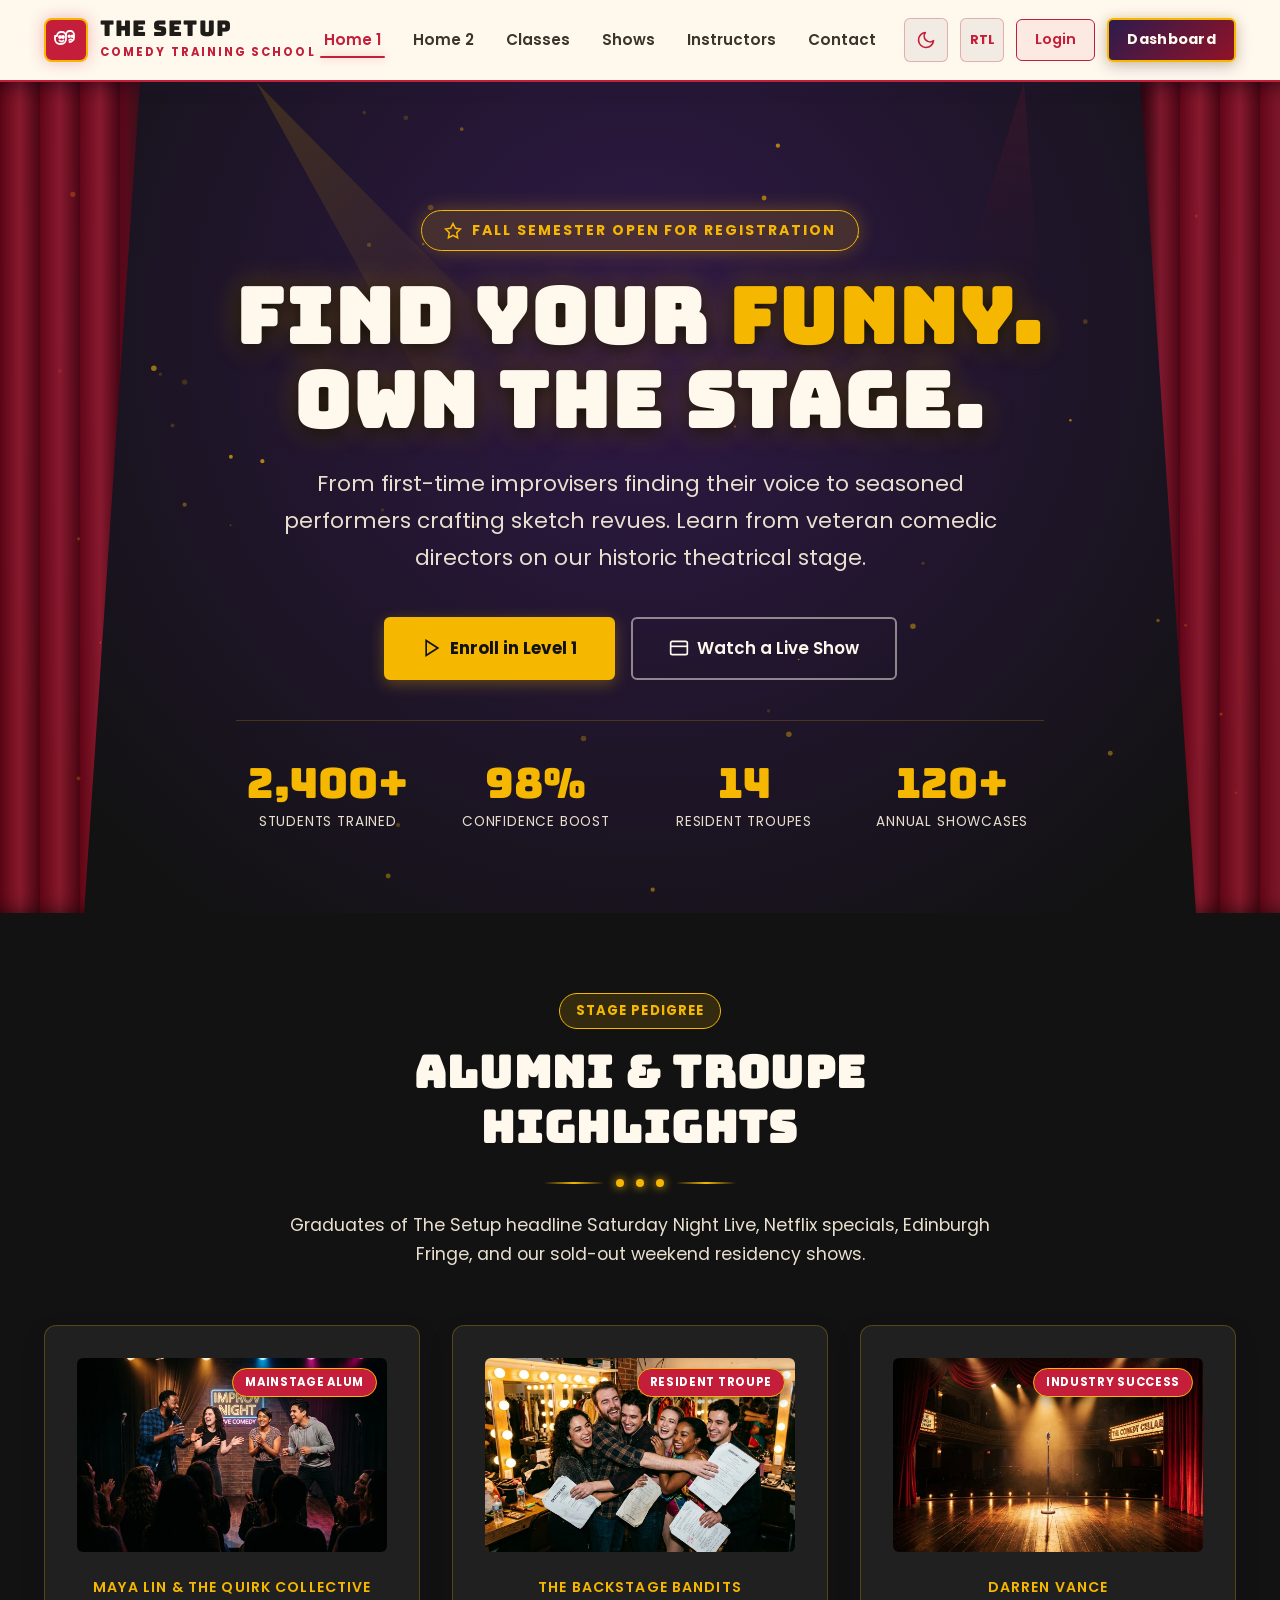
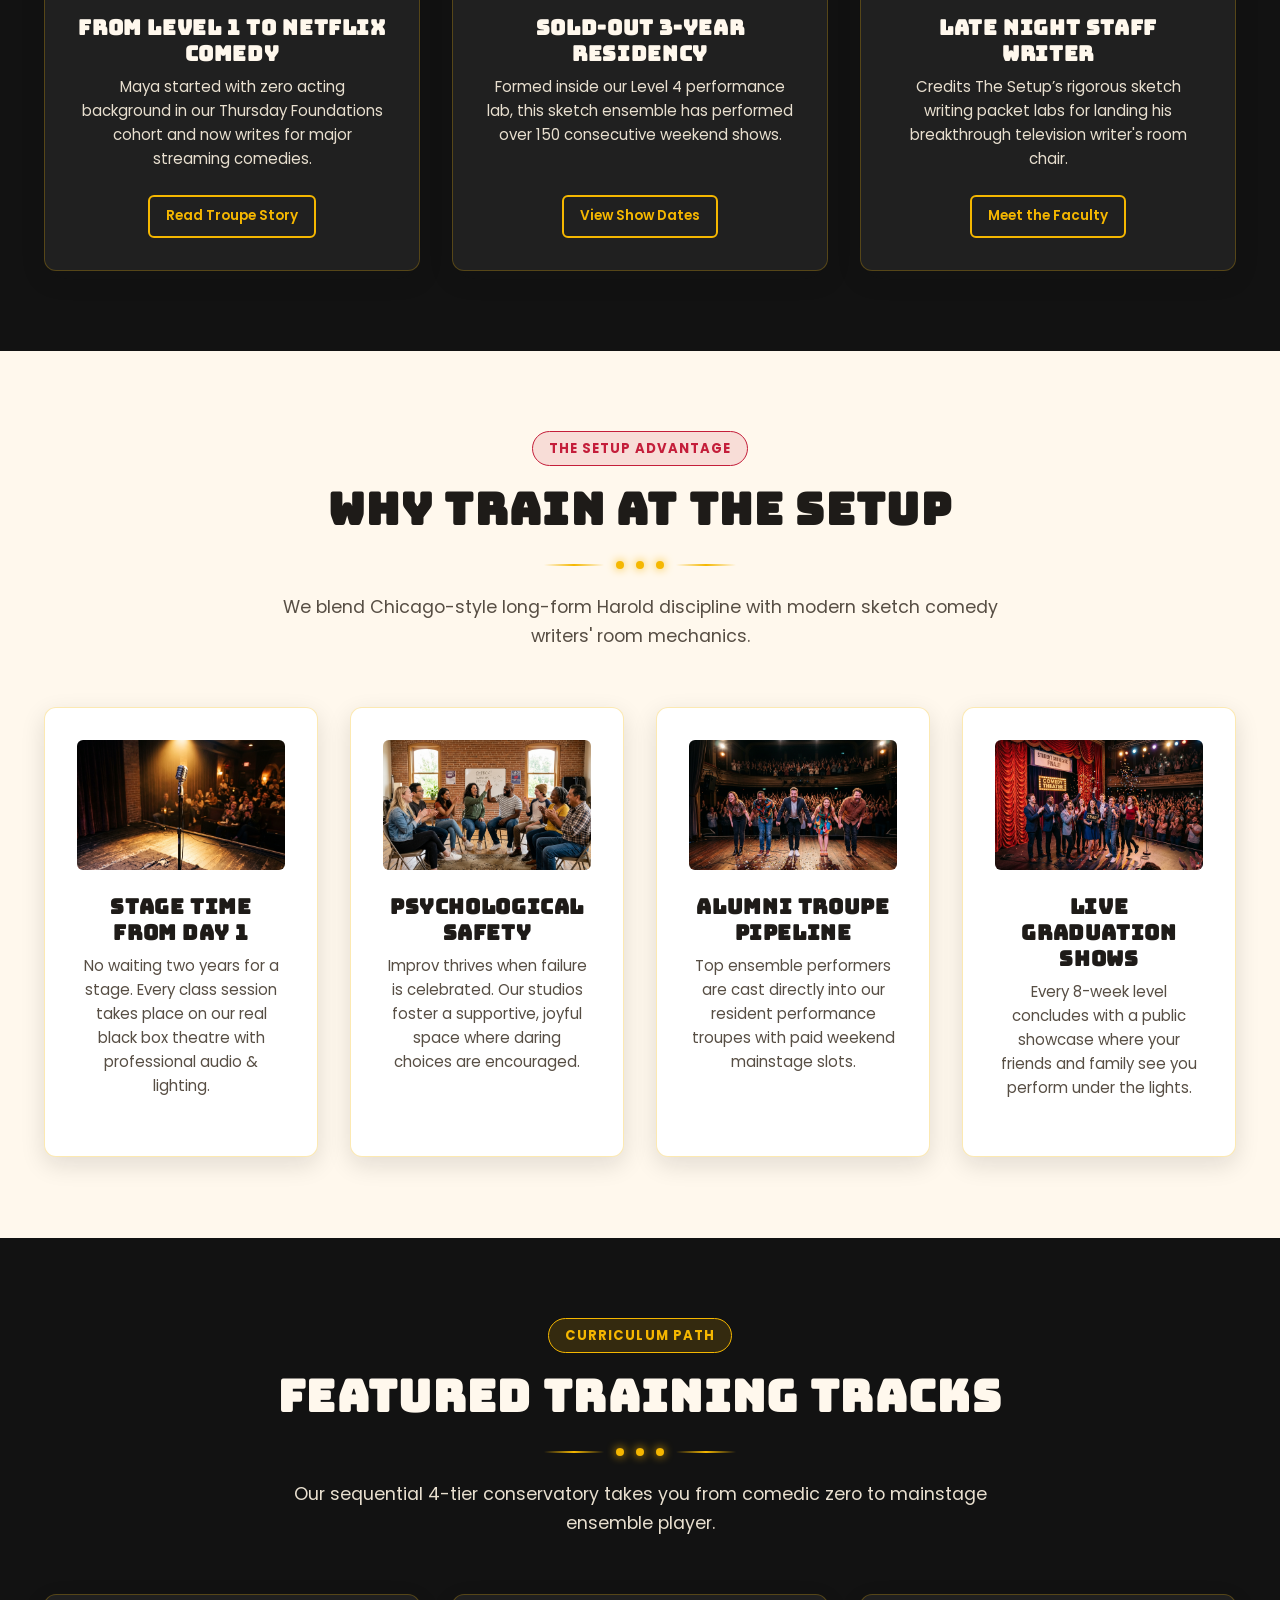
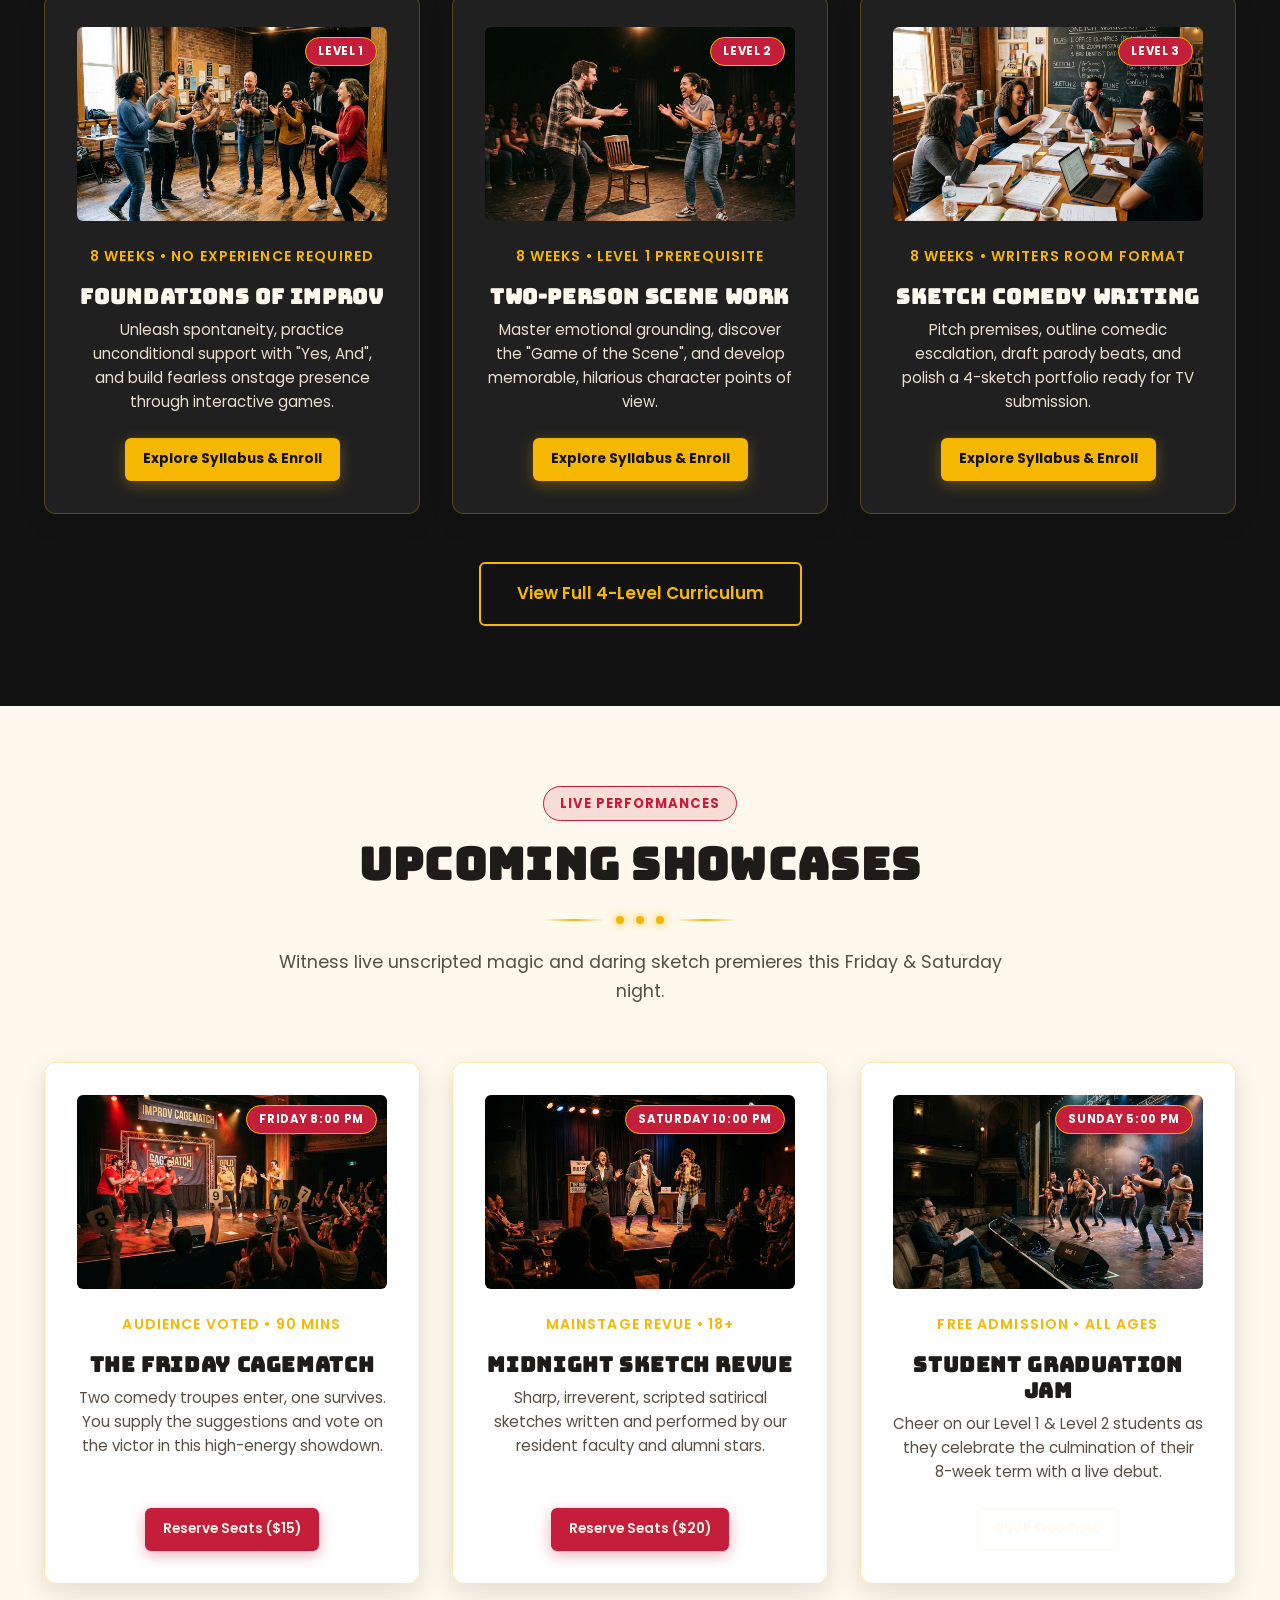
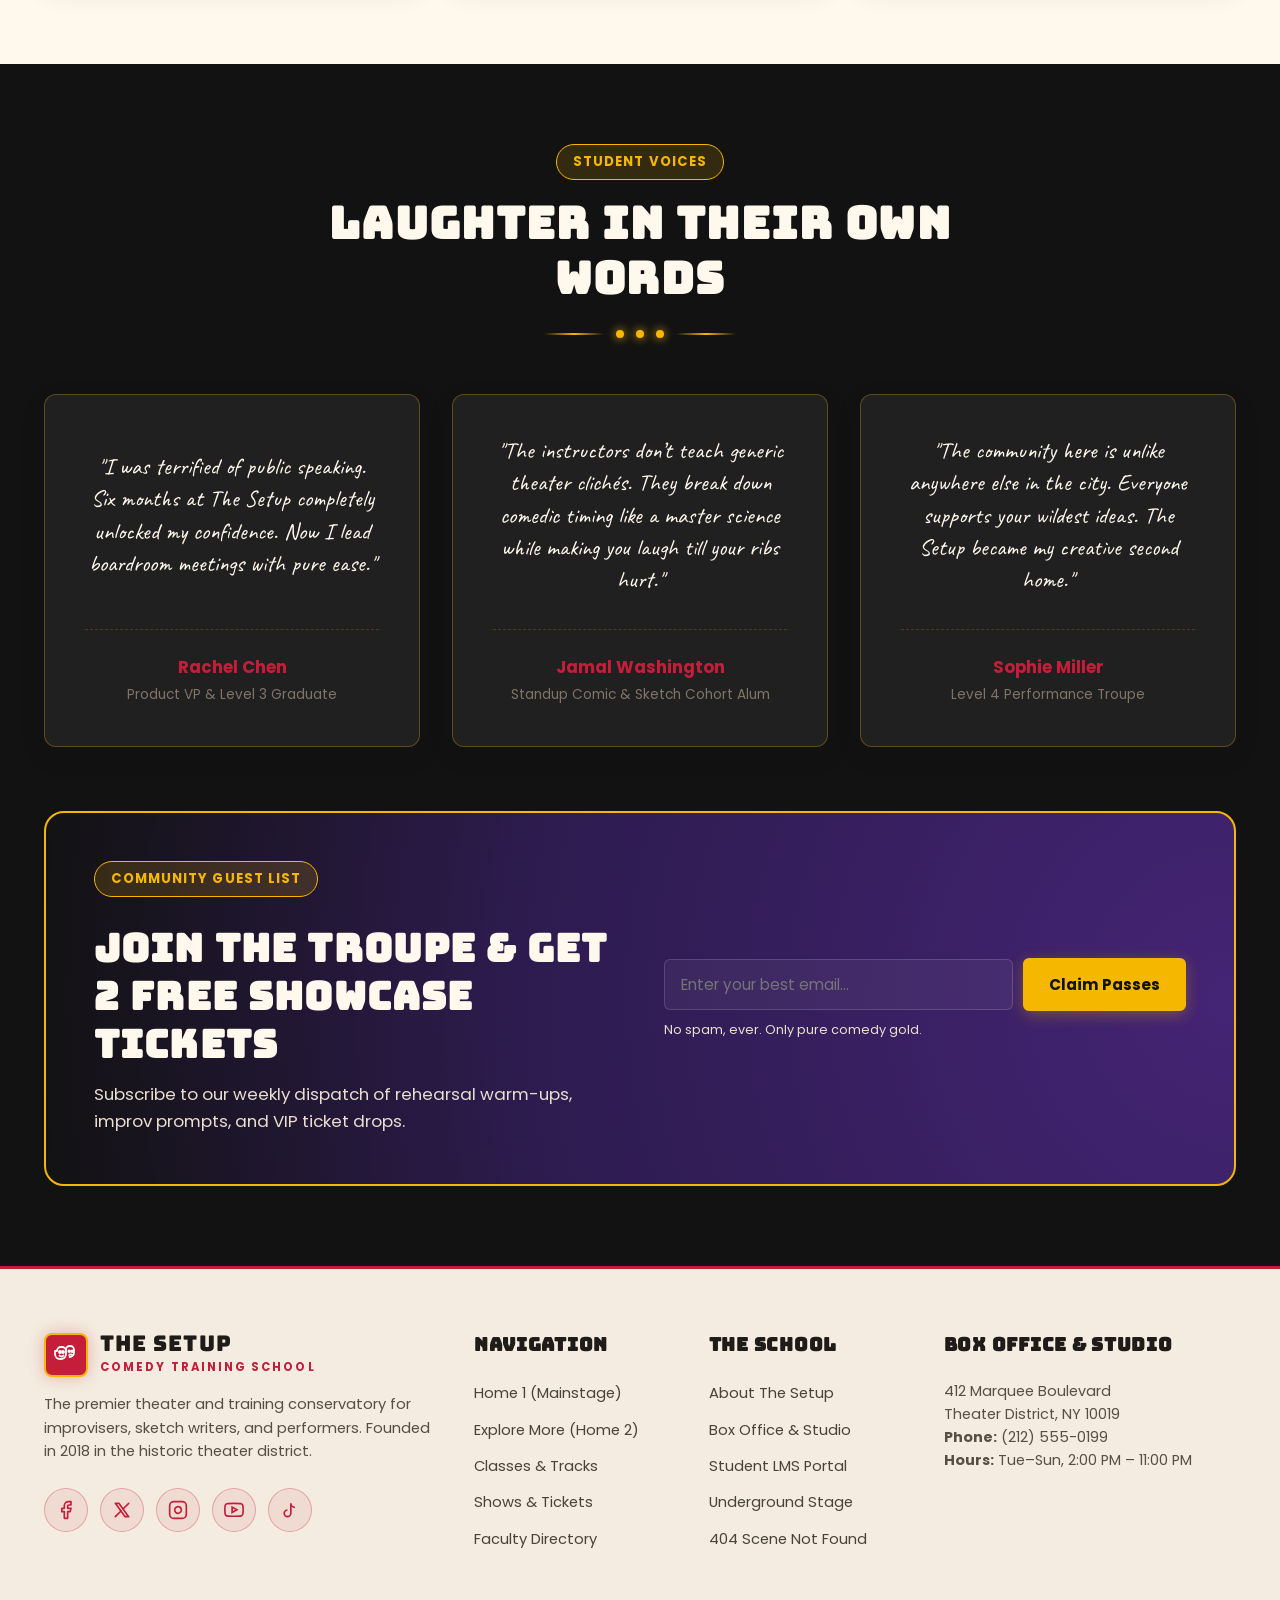
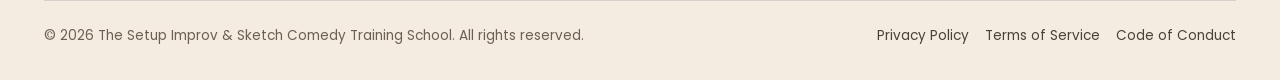
==== index.html @ 3e5bedd0 "1" ====
<!DOCTYPE html>
<html lang="en" dir="ltr" data-theme="light">
<head>
  <meta charset="UTF-8">
  <meta name="viewport" content="width=device-width, initial-scale=1.0">
  <title>The Setup — Improv & Sketch Comedy Training School</title>
  <meta name="description" content="Master stage comedy at The Setup. Professional improv and sketch comedy training with Second City alumni. Enroll in Level 1 today or catch a live show!">
  
  <!-- Favicon -->
  <link rel="icon" type="image/svg+xml" href="assets/images/favicon.svg">
  
  <!-- CSS Stylesheets -->
  <link rel="stylesheet" href="assets/css/style.css">
  <link rel="stylesheet" href="assets/css/dark-mode.css">
  <link rel="stylesheet" href="assets/css/rtl.css" id="rtl-stylesheet" disabled>

  <!-- JSON-LD Structured Data -->
  <script type="application/ld+json">
  {
    "@context": "https://schema.org",
    "@type": "EducationalOrganization",
    "name": "The Setup Improv & Sketch Comedy Training School",
    "description": "Premier comedy theater and improv academy offering comprehensive training in long-form improv, sketch writing, and stage performance.",
    "url": "https://thesetupcomedy.example.com",
    "address": {
      "@type": "PostalAddress",
      "streetAddress": "412 Marquee Boulevard",
      "addressLocality": "New York",
      "addressRegion": "NY",
      "postalCode": "10019",
      "addressCountry": "US"
    },
    "telephone": "+1-212-555-0199"
  }
  </script>
</head>
<body>
  <!-- WCAG Skip Link -->
  <a href="#main-content" class="skip-link">Skip to main content</a>

  <!-- Top Marquee Navigation -->
  <header class="site-header">
    <div class="header-container">
      <a href="index.html" class="site-logo" aria-label="The Setup Comedy School Home">
        <div class="logo-badge">
          <svg width="24" height="24" viewBox="0 0 24 24" fill="none" stroke="currentColor" stroke-width="1.8" stroke-linecap="round" stroke-linejoin="round"><path d="M3 8a4 4 0 0 1 4-4h1a4 4 0 0 1 4 4v3a5 5 0 0 1-5 5h-1a5 5 0 0 1-5-5V8z"/><circle cx="6" cy="9" r="1" fill="currentColor"/><circle cx="9" cy="9" r="1" fill="currentColor"/><path d="M5.5 12.5a2.5 2.5 0 0 0 4 0"/><path d="M12 6.5a3.5 3.5 0 0 1 3.5-3.5h1A3.5 3.5 0 0 1 20 6.5v3a4.5 4.5 0 0 1-4.5 4.5"/><circle cx="15.2" cy="8.2" r="0.8" fill="currentColor"/><circle cx="18.2" cy="8.2" r="0.8" fill="currentColor"/><path d="M15.2 12a2 2 0 0 1 3 0"/></svg>
        </div>
        <div class="logo-text">
          <span class="logo-title">THE SETUP</span>
          <span class="logo-sub">Comedy Training School</span>
        </div>
      </a>

      <!-- 4-5 Core Nav Items -->
      <nav class="site-nav" aria-label="Main Navigation">
        <ul class="nav-links">
          <li><a href="index.html" class="nav-link active">Home 1</a></li>
          <li><a href="pages/home-2.html" class="nav-link">Home 2</a></li>
          <li><a href="pages/classes.html" class="nav-link">Classes</a></li>
          <li><a href="pages/shows.html" class="nav-link">Shows</a></li>
          <li><a href="pages/instructors.html" class="nav-link">Instructors</a></li>
          <li><a href="pages/contact.html" class="nav-link">Contact</a></li>
        </ul>

        <!-- Login and Dashboard Buttons -->
        <div class="header-actions">
          <!-- Utility Toggles -->
          <button class="utility-btn theme-toggle-btn" aria-label="Toggle Dark/Light Mode" title="Toggle Dark/Light Mode">
            <span class="theme-icon">
              <svg width="20" height="20" viewBox="0 0 24 24" fill="none" stroke="currentColor" stroke-width="2"><path d="M21 12.79A9 9 0 1 1 11.21 3 7 7 0 0 0 21 12.79z"/></svg>
            </span>
          </button>
          <button class="utility-btn rtl-toggle-btn" aria-label="Toggle RTL layout" title="Toggle RTL layout">
            <span style="font-weight: 700; font-size: 0.8rem;">RTL</span>
          </button>

          <!-- Login and Dashboard Buttons (LAST) -->
          <a href="pages/login.html" class="btn btn-sm btn-login nav-login-btn">Login</a>
          <a href="pages/dashboard.html" class="btn btn-sm btn-dashboard nav-dashboard-btn">Dashboard</a>
        </div>
      </nav>

      <!-- Mobile Hamburger Button -->
      <button class="menu-toggle" aria-label="Toggle Mobile Menu" aria-expanded="false">
        <span></span>
        <span></span>
        <span></span>
      </button>
    </div>
  </header>

  <main id="main-content">
    <!-- SECTION 1: HERO -->
    <section class="hero-home1">
      <div class="curtain-drape-left" aria-hidden="true"></div>
      <div class="curtain-drape-right" aria-hidden="true"></div>

      <!-- 3D Sweeping Spotlight Canvas -->
      <div class="stage-canvas-container" aria-hidden="true">
        <canvas class="stage-canvas"></canvas>
      </div>

      <div class="hero-content">
        <div class="hero-eyebrow">
          <svg width="18" height="18" viewBox="0 0 24 24" fill="none" stroke="currentColor" stroke-width="2"><polygon points="12 2 15.09 8.26 22 9.27 17 14.14 18.18 21.02 12 17.77 5.82 21.02 7 14.14 2 9.27 8.91 8.26 12 2"/></svg>
          Fall Semester Open For Registration
        </div>
        <h1 class="hero-title">FIND YOUR <span>FUNNY.</span><br>OWN THE STAGE.</h1>
        <p class="hero-subtitle">
          From first-time improvisers finding their voice to seasoned performers crafting sketch revues. Learn from veteran comedic directors on our historic theatrical stage.
        </p>

        <div class="hero-cta-group">
          <a href="pages/classes.html" class="btn btn-lg btn-gold">
            <svg width="20" height="20" viewBox="0 0 24 24" fill="none" stroke="currentColor" stroke-width="2"><polygon points="5 3 19 12 5 21 5 3"/></svg>
            Enroll in Level 1
          </a>
          <a href="pages/shows.html" class="btn btn-lg btn-outline">
            <svg width="20" height="20" viewBox="0 0 24 24" fill="none" stroke="currentColor" stroke-width="2"><rect x="2" y="4" width="20" height="16" rx="2"/><line x1="2" y1="10" x2="22" y2="10"/></svg>
            Watch a Live Show
          </a>
        </div>

        <div class="hero-stats-bar">
          <div class="stat-item">
            <div class="stat-number">2,400+</div>
            <div class="stat-label">Students Trained</div>
          </div>
          <div class="stat-item">
            <div class="stat-number">98%</div>
            <div class="stat-label">Confidence Boost</div>
          </div>
          <div class="stat-item">
            <div class="stat-number">14</div>
            <div class="stat-label">Resident Troupes</div>
          </div>
          <div class="stat-item">
            <div class="stat-number">120+</div>
            <div class="stat-label">Annual Showcases</div>
          </div>
        </div>
      </div>
    </section>

    <!-- SECTION 2: ALUMNI & TROUPE HIGHLIGHTS -->
    <section class="section section-dark">
      <div class="container">
        <div class="section-header">
          <span class="section-tag gold">Stage Pedigree</span>
          <h2>Alumni & Troupe Highlights</h2>
          <div class="marquee-divider">
            <span class="line"></span>
            <span class="bulb"></span>
            <span class="bulb"></span>
            <span class="bulb"></span>
            <span class="line"></span>
          </div>
          <p>Graduates of The Setup headline Saturday Night Live, Netflix specials, Edinburgh Fringe, and our sold-out weekend residency shows.</p>
        </div>

        <div class="card-grid grid-3">
          <div class="theatre-card dark-style">
            <div class="card-image-wrap">
              <div class="card-badge">Mainstage Alum</div>
              <img src="assets/images/alumni-troupe-1.webp" alt="The Setup alumni performing on stage" width="400" height="250" loading="lazy">
            </div>
            <div class="card-subtitle">Maya Lin & The Quirk Collective</div>
            <h3 class="card-title">From Level 1 to Netflix Comedy</h3>
            <p class="card-description">Maya started with zero acting background in our Thursday Foundations cohort and now writes for major streaming comedies.</p>
            <div class="card-footer">
              <a href="pages/about.html" class="btn btn-sm btn-outline-gold">Read Troupe Story</a>
            </div>
          </div>

          <div class="theatre-card dark-style">
            <div class="card-image-wrap">
              <div class="card-badge">Resident Troupe</div>
              <img src="assets/images/alumni-troupe-2.webp" alt="Backstage celebration of sketch comedy troupe" width="400" height="250" loading="lazy">
            </div>
            <div class="card-subtitle">The Backstage Bandits</div>
            <h3 class="card-title">Sold-Out 3-Year Residency</h3>
            <p class="card-description">Formed inside our Level 4 performance lab, this sketch ensemble has performed over 150 consecutive weekend shows.</p>
            <div class="card-footer">
              <a href="pages/shows.html" class="btn btn-sm btn-outline-gold">View Show Dates</a>
            </div>
          </div>

          <div class="theatre-card dark-style">
            <div class="card-image-wrap">
              <div class="card-badge">Industry Success</div>
              <img src="assets/images/hero-curtain-stage.webp" alt="Theatrical spotlight microphone" width="400" height="250" loading="lazy">
            </div>
            <div class="card-subtitle">Darren Vance</div>
            <h3 class="card-title">Late Night Staff Writer</h3>
            <p class="card-description">Credits The Setup’s rigorous sketch writing packet labs for landing his breakthrough television writer's room chair.</p>
            <div class="card-footer">
              <a href="pages/instructors.html" class="btn btn-sm btn-outline-gold">Meet the Faculty</a>
            </div>
          </div>
        </div>
      </div>
    </section>

    <!-- SECTION 3: WHY TRAIN WITH US -->
    <section class="section">
      <div class="container">
        <div class="section-header">
          <span class="section-tag">The Setup Advantage</span>
          <h2>Why Train At The Setup</h2>
          <div class="marquee-divider">
            <span class="line"></span>
            <span class="bulb"></span>
            <span class="bulb"></span>
            <span class="bulb"></span>
            <span class="line"></span>
          </div>
          <p>We blend Chicago-style long-form Harold discipline with modern sketch comedy writers' room mechanics.</p>
        </div>

        <div class="card-grid grid-4">
          <div class="theatre-card">
            <div class="card-image-wrap">
              <img src="assets/images/advantage-stage-time.webp" alt="Comedy theater stage microphone" width="400" height="250" loading="lazy">
            </div>
            <h3 class="card-title">Stage Time From Day 1</h3>
            <p class="card-description">No waiting two years for a stage. Every class session takes place on our real black box theatre with professional audio & lighting.</p>
          </div>

          <div class="theatre-card">
            <div class="card-image-wrap">
              <img src="assets/images/advantage-psych-safety.webp" alt="Supportive improv students rehearsal circle" width="400" height="250" loading="lazy">
            </div>
            <h3 class="card-title">Psychological Safety</h3>
            <p class="card-description">Improv thrives when failure is celebrated. Our studios foster a supportive, joyful space where daring choices are encouraged.</p>
          </div>

          <div class="theatre-card">
            <div class="card-image-wrap">
              <img src="assets/images/advantage-troupe-pipeline.webp" alt="Comedy ensemble taking a curtain bow" width="400" height="250" loading="lazy">
            </div>
            <h3 class="card-title">Alumni Troupe Pipeline</h3>
            <p class="card-description">Top ensemble performers are cast directly into our resident performance troupes with paid weekend mainstage slots.</p>
          </div>

          <div class="theatre-card">
            <div class="card-image-wrap">
              <img src="assets/images/advantage-graduation-shows.webp" alt="Student graduation showcase on mainstage" width="400" height="250" loading="lazy">
            </div>
            <h3 class="card-title">Live Graduation Shows</h3>
            <p class="card-description">Every 8-week level concludes with a public showcase where your friends and family see you perform under the lights.</p>
          </div>
        </div>
      </div>
    </section>

    <!-- SECTION 4: FEATURED CLASSES PREVIEW -->
    <section class="section section-dark">
      <div class="container">
        <div class="section-header">
          <span class="section-tag gold">Curriculum Path</span>
          <h2>Featured Training Tracks</h2>
          <div class="marquee-divider">
            <span class="line"></span>
            <span class="bulb"></span>
            <span class="bulb"></span>
            <span class="bulb"></span>
            <span class="line"></span>
          </div>
          <p>Our sequential 4-tier conservatory takes you from comedic zero to mainstage ensemble player.</p>
        </div>

        <div class="card-grid grid-3">
          <div class="theatre-card dark-style">
            <div class="card-image-wrap">
              <div class="card-badge">Level 1</div>
              <img src="assets/images/class-foundation.webp" alt="Level 1 improv students warm-up circle" width="400" height="250" loading="lazy">
            </div>
            <div class="card-subtitle">8 Weeks • No Experience Required</div>
            <h3 class="card-title">Foundations of Improv</h3>
            <p class="card-description">Unleash spontaneity, practice unconditional support with "Yes, And", and build fearless onstage presence through interactive games.</p>
            <div class="card-footer">
              <a href="pages/classes.html" class="btn btn-sm btn-gold">Explore Syllabus & Enroll</a>
            </div>
          </div>

          <div class="theatre-card dark-style">
            <div class="card-image-wrap">
              <div class="card-badge">Level 2</div>
              <img src="assets/images/class-scenework.webp" alt="Level 2 improv scene work in action" width="400" height="250" loading="lazy">
            </div>
            <div class="card-subtitle">8 Weeks • Level 1 Prerequisite</div>
            <h3 class="card-title">Two-Person Scene Work</h3>
            <p class="card-description">Master emotional grounding, discover the "Game of the Scene", and develop memorable, hilarious character points of view.</p>
            <div class="card-footer">
              <a href="pages/classes.html" class="btn btn-sm btn-gold">Explore Syllabus & Enroll</a>
            </div>
          </div>

          <div class="theatre-card dark-style">
            <div class="card-image-wrap">
              <div class="card-badge">Level 3</div>
              <img src="assets/images/class-sketch-writing.webp" alt="Sketch comedy writing lab" width="400" height="250" loading="lazy">
            </div>
            <div class="card-subtitle">8 Weeks • Writers Room Format</div>
            <h3 class="card-title">Sketch Comedy Writing</h3>
            <p class="card-description">Pitch premises, outline comedic escalation, draft parody beats, and polish a 4-sketch portfolio ready for TV submission.</p>
            <div class="card-footer">
              <a href="pages/classes.html" class="btn btn-sm btn-gold">Explore Syllabus & Enroll</a>
            </div>
          </div>
        </div>

        <div style="text-align: center; margin-top: var(--sp-6);">
          <a href="pages/classes.html" class="btn btn-lg btn-outline-gold">View Full 4-Level Curriculum</a>
        </div>
      </div>
    </section>

    <!-- SECTION 5: UPCOMING SHOWS TEASER -->
    <section class="section">
      <div class="container">
        <div class="section-header">
          <span class="section-tag">Live Performances</span>
          <h2>Upcoming Showcases</h2>
          <div class="marquee-divider">
            <span class="line"></span>
            <span class="bulb"></span>
            <span class="bulb"></span>
            <span class="bulb"></span>
            <span class="line"></span>
          </div>
          <p>Witness live unscripted magic and daring sketch premieres this Friday & Saturday night.</p>
        </div>

        <div class="card-grid grid-3">
          <div class="theatre-card">
            <div class="card-image-wrap">
              <div class="card-badge">Friday 8:00 PM</div>
              <img src="assets/images/show-friday-fight.webp" alt="Friday Improv Cagematch live performance" width="400" height="250" loading="lazy">
            </div>
            <div class="card-subtitle">Audience Voted • 90 Mins</div>
            <h3 class="card-title">The Friday Cagematch</h3>
            <p class="card-description">Two comedy troupes enter, one survives. You supply the suggestions and vote on the victor in this high-energy showdown.</p>
            <div class="card-footer">
              <a href="pages/shows.html" class="btn btn-sm btn-primary">Reserve Seats ($15)</a>
            </div>
          </div>

          <div class="theatre-card">
            <div class="card-image-wrap">
              <div class="card-badge">Saturday 10:00 PM</div>
              <img src="assets/images/show-sketch-madness.webp" alt="Midnight Sketch Revue" width="400" height="250" loading="lazy">
            </div>
            <div class="card-subtitle">Mainstage Revue • 18+</div>
            <h3 class="card-title">Midnight Sketch Revue</h3>
            <p class="card-description">Sharp, irreverent, scripted satirical sketches written and performed by our resident faculty and alumni stars.</p>
            <div class="card-footer">
              <a href="pages/shows.html" class="btn btn-sm btn-primary">Reserve Seats ($20)</a>
            </div>
          </div>

          <div class="theatre-card">
            <div class="card-image-wrap">
              <div class="card-badge">Sunday 5:00 PM</div>
              <img src="assets/images/class-troupe-prep.webp" alt="Student Graduation Showcase" width="400" height="250" loading="lazy">
            </div>
            <div class="card-subtitle">Free Admission • All Ages</div>
            <h3 class="card-title">Student Graduation Jam</h3>
            <p class="card-description">Cheer on our Level 1 & Level 2 students as they celebrate the culmination of their 8-week term with a live debut.</p>
            <div class="card-footer">
              <a href="pages/shows.html" class="btn btn-sm btn-outline">RSVP Free Pass</a>
            </div>
          </div>
        </div>
      </div>
    </section>

    <!-- SECTION 6: TESTIMONIALS & COMMUNITY CTA -->
    <section class="section section-dark">
      <div class="container">
        <div class="section-header">
          <span class="section-tag gold">Student Voices</span>
          <h2>Laughter In Their Own Words</h2>
          <div class="marquee-divider">
            <span class="line"></span>
            <span class="bulb"></span>
            <span class="bulb"></span>
            <span class="bulb"></span>
            <span class="line"></span>
          </div>
        </div>

        <div class="card-grid grid-3" style="margin-bottom: var(--sp-8);">
          <div class="testimonial-card">
            <div class="testimonial-quote">"I was terrified of public speaking. Six months at The Setup completely unlocked my confidence. Now I lead boardroom meetings with pure ease."</div>
            <div class="testimonial-footer">
              <div class="student-author">Rachel Chen</div>
              <div class="student-meta">Product VP & Level 3 Graduate</div>
            </div>
          </div>

          <div class="testimonial-card">
            <div class="testimonial-quote">"The instructors don’t teach generic theater clichés. They break down comedic timing like a master science while making you laugh till your ribs hurt."</div>
            <div class="testimonial-footer">
              <div class="student-author">Jamal Washington</div>
              <div class="student-meta">Standup Comic & Sketch Cohort Alum</div>
            </div>
          </div>

          <div class="testimonial-card">
            <div class="testimonial-quote">"The community here is unlike anywhere else in the city. Everyone supports your wildest ideas. The Setup became my creative second home."</div>
            <div class="testimonial-footer">
              <div class="student-author">Sophie Miller</div>
              <div class="student-meta">Level 4 Performance Troupe</div>
            </div>
          </div>
        </div>

        <!-- Join The Troupe Conversion Banner -->
        <div class="corporate-banner">
          <div>
            <span class="section-tag gold">Community Guest List</span>
            <h3 style="font-size: clamp(1.8rem, 3vw, 2.4rem); margin: 12px 0;">Join The Troupe & Get 2 Free Showcase Tickets</h3>
            <p style="color: var(--marquee-cream-muted); font-size: 1.05rem;">Subscribe to our weekly dispatch of rehearsal warm-ups, improv prompts, and VIP ticket drops.</p>
          </div>
          <div>
            <form class="newsletter-form">
              <input type="email" placeholder="Enter your best email..." required class="form-control" aria-label="Email address for free tickets">
              <button type="submit" class="btn btn-gold">Claim Passes</button>
            </form>
            <span style="font-size: 0.8rem; color: var(--marquee-cream-muted); margin-top: 8px; display: block;">No spam, ever. Only pure comedy gold.</span>
          </div>
        </div>
      </div>
    </section>
  </main>

  <!-- SITE FOOTER -->
  <footer class="site-footer">
    <div class="container">
      <div class="footer-grid">
        <div>
          <a href="index.html" class="site-logo footer-logo" aria-label="The Setup Comedy School Home" style="margin-bottom: 16px; display: inline-flex;">
            <div class="logo-badge">
              <svg width="24" height="24" viewBox="0 0 24 24" fill="none" stroke="currentColor" stroke-width="1.8" stroke-linecap="round" stroke-linejoin="round"><path d="M3 8a4 4 0 0 1 4-4h1a4 4 0 0 1 4 4v3a5 5 0 0 1-5 5h-1a5 5 0 0 1-5-5V8z"/><circle cx="6" cy="9" r="1" fill="currentColor"/><circle cx="9" cy="9" r="1" fill="currentColor"/><path d="M5.5 12.5a2.5 2.5 0 0 0 4 0"/><path d="M12 6.5a3.5 3.5 0 0 1 3.5-3.5h1A3.5 3.5 0 0 1 20 6.5v3a4.5 4.5 0 0 1-4.5 4.5"/><circle cx="15.2" cy="8.2" r="0.8" fill="currentColor"/><circle cx="18.2" cy="8.2" r="0.8" fill="currentColor"/><path d="M15.2 12a2 2 0 0 1 3 0"/></svg>
            </div>
            <div class="logo-text">
              <span class="logo-title">THE SETUP</span>
              <span class="logo-sub">Comedy Training School</span>
            </div>
          </a>
          <p style="font-size: 0.92rem; line-height: 1.6; margin-bottom: 16px;">
            The premier theater and training conservatory for improvisers, sketch writers, and performers. Founded in 2018 in the historic theater district.
          </p>
          <div class="footer-social-row">
            <a href="https://facebook.com" class="social-icon-btn" aria-label="The Setup Facebook" target="_blank" rel="noopener">
              <svg width="20" height="20" viewBox="0 0 24 24" fill="none" stroke="currentColor" stroke-width="2" stroke-linecap="round" stroke-linejoin="round"><path d="M18 2h-3a5 5 0 0 0-5 5v3H7v4h3v8h4v-8h3l1-4h-4V7a1 1 0 0 1 1-1h3z"/></svg>
            </a>
            <a href="https://x.com" class="social-icon-btn" aria-label="The Setup X (Twitter)" target="_blank" rel="noopener">
              <svg width="20" height="20" viewBox="0 0 24 24" fill="none" stroke="currentColor" stroke-width="2" stroke-linecap="round" stroke-linejoin="round"><path d="M4 4l11.733 16h4.267l-11.733 -16z"/><path d="M4 20l6.768 -6.768m2.46 -2.46l6.772 -6.772"/></svg>
            </a>
            <a href="https://instagram.com" class="social-icon-btn" aria-label="The Setup Instagram" target="_blank" rel="noopener">
              <svg width="20" height="20" viewBox="0 0 24 24" fill="none" stroke="currentColor" stroke-width="2"><rect x="2" y="2" width="20" height="20" rx="5" ry="5"/><path d="M16 11.37A4 4 0 1 1 12.63 8 4 4 0 0 1 16 11.37z"/><line x1="17.5" y1="6.5" x2="17.51" y2="6.5"/></svg>
            </a>
            <a href="https://youtube.com" class="social-icon-btn" aria-label="The Setup YouTube" target="_blank" rel="noopener">
              <svg width="20" height="20" viewBox="0 0 24 24" fill="none" stroke="currentColor" stroke-width="2"><path d="M22.54 6.42a2.78 2.78 0 0 0-1.94-2C18.88 4 12 4 12 4s-6.88 0-8.6.46a2.78 2.78 0 0 0-1.94 2A29 29 0 0 0 1 11.75a29 29 0 0 0 .46 5.33A2.78 2.78 0 0 0 3.4 19c1.72.46 8.6.46 8.6.46s6.88 0 8.6-.46a2.78 2.78 0 0 0 1.94-2 29 29 0 0 0 .46-5.25 29 29 0 0 0-.46-5.33z"/><polygon points="9.75 15.02 15.5 11.75 9.75 8.48 9.75 15.02"/></svg>
            </a>
            <a href="https://tiktok.com" class="social-icon-btn" aria-label="The Setup TikTok" target="_blank" rel="noopener">
              <svg width="20" height="20" viewBox="0 0 24 24" fill="none" stroke="currentColor" stroke-width="2"><path d="M9 12a4 4 0 1 0 4 4V4a5 5 0 0 0 5 5"/></svg>
            </a>
          </div>
        </div>

        <div>
          <h4 class="footer-title">Navigation</h4>
          <ul class="footer-links-list">
            <li><a href="index.html">Home 1 (Mainstage)</a></li>
            <li><a href="pages/home-2.html">Explore More (Home 2)</a></li>
            <li><a href="pages/classes.html">Classes & Tracks</a></li>
            <li><a href="pages/shows.html">Shows & Tickets</a></li>
            <li><a href="pages/instructors.html">Faculty Directory</a></li>
          </ul>
        </div>

        <div>
          <h4 class="footer-title">The School</h4>
          <ul class="footer-links-list">
            <li><a href="pages/about.html">About The Setup</a></li>
            <li><a href="pages/contact.html">Box Office & Studio</a></li>
            <li><a href="pages/dashboard.html">Student LMS Portal</a></li>
            <li><a href="pages/coming-soon.html">Underground Stage</a></li>
            <li><a href="pages/404.html">404 Scene Not Found</a></li>
          </ul>
        </div>

        <div>
          <h4 class="footer-title">Box Office & Studio</h4>
          <p style="font-size: 0.9rem; line-height: 1.6; margin-bottom: 8px;">
            412 Marquee Boulevard<br>
            Theater District, NY 10019<br>
            <strong>Phone:</strong> (212) 555-0199<br>
            <strong>Hours:</strong> Tue–Sun, 2:00 PM – 11:00 PM
          </p>
        </div>
      </div>

      <div class="footer-bottom">
        <div>&copy; 2026 The Setup Improv & Sketch Comedy Training School. All rights reserved.</div>
        <div style="display: flex; gap: 16px;">
          <a href="pages/contact.html">Privacy Policy</a>
          <a href="pages/contact.html">Terms of Service</a>
          <a href="pages/contact.html">Code of Conduct</a>
        </div>
      </div>
    </div>
  </footer>

  <!-- Scripts -->
  <script src="assets/js/tilt-cards.js"></script>
  <script src="assets/js/main.js"></script>
</body>
</html>
---- assets/css/style.css ----
/* ==========================================================================
   THE SETUP - IMPROV & SKETCH COMEDY TRAINING SCHOOL
   Primary Design System & Core Stylesheet
   ========================================================================== */

@import url('https://fonts.googleapis.com/css2?family=Bungee&family=Caveat:wght@600;700&family=Poppins:ital,wght@0,300;0,400;0,500;0,600;0,700;1,400&display=swap');

:root {
  /* Core Theatrical Palette */
  --curtain-crimson: #C41E3A;
  --curtain-crimson-dark: #911227;
  --curtain-crimson-glow: rgba(196, 30, 58, 0.4);
  
  --spotlight-gold: #F5B700;
  --spotlight-gold-light: #FFCF33;
  --spotlight-gold-glow: rgba(245, 183, 0, 0.4);
  
  --stage-violet: #2D1B4E;
  --stage-violet-dark: #1b0f32;
  --stage-violet-soft: rgba(45, 27, 78, 0.85);

  --ink-black: #121212;
  --ink-black-elevated: #1a1a1a;
  --ink-black-card: #202020;
  
  --marquee-cream: #FFF8ED;
  --marquee-cream-muted: #e8dfcf;
  --marquee-cream-surface: #ffffff;

  /* Semantic Theme Mappings (Default: Light Base per spec) */
  --bg-primary: var(--marquee-cream);
  --bg-secondary: #f4ece0;
  --bg-surface: #ffffff;
  --bg-card: #ffffff;
  --bg-dark-section: var(--ink-black);
  
  --text-primary: #1e1b18;
  --text-secondary: #574e44;
  --text-muted: #7f7466;
  --text-inverse: var(--marquee-cream);
  --text-gold: var(--spotlight-gold);
  --text-crimson: var(--curtain-crimson);

  --border-light: rgba(45, 27, 78, 0.12);
  --border-card: rgba(245, 183, 0, 0.3);
  --border-gold: var(--spotlight-gold);
  --border-crimson: var(--curtain-crimson);

  /* Typography */
  --font-display: 'Bungee', cursive, sans-serif;
  --font-body: 'Poppins', system-ui, -apple-system, sans-serif;
  --font-accent: 'Caveat', cursive, sans-serif;

  /* 8px Spacing Scale */
  --sp-1: 8px;
  --sp-2: 16px;
  --sp-3: 24px;
  --sp-4: 32px;
  --sp-5: 40px;
  --sp-6: 48px;
  --sp-7: 56px;
  --sp-8: 64px;
  --sp-9: 72px;
  --sp-10: 80px;
  --sp-12: 96px;
  --sp-16: 128px;

  /* Elevations & Shadows */
  --shadow-sm: 0 2px 8px rgba(0, 0, 0, 0.08);
  --shadow-md: 0 8px 24px rgba(18, 18, 18, 0.12);
  --shadow-lg: 0 16px 40px rgba(18, 18, 18, 0.18);
  --shadow-marquee: 0 0 20px rgba(245, 183, 0, 0.4), 0 0 40px rgba(196, 30, 58, 0.2);
  --shadow-spotlight: 0 20px 50px rgba(0, 0, 0, 0.35);

  /* Transitions */
  --transition-fast: 0.18s cubic-bezier(0.16, 1, 0.3, 1);
  --transition-normal: 0.3s cubic-bezier(0.16, 1, 0.3, 1);
  --transition-slow: 0.6s cubic-bezier(0.16, 1, 0.3, 1);

  /* Radii */
  --radius-sm: 6px;
  --radius-md: 12px;
  --radius-lg: 20px;
  --radius-full: 9999px;

  /* Layout */
  --container-max: 1240px;
  --header-height: 80px;
}

/* ==========================================================================
   Base & Reset
   ========================================================================== */
*, *::before, *::after {
  box-sizing: border-box;
  margin: 0;
  padding: 0;
}

html {
  font-size: 16px;
  scroll-behavior: smooth;
  text-size-adjust: 100%;
}

body {
  font-family: var(--font-body);
  font-size: 1rem;
  line-height: 1.65;
  color: var(--text-primary);
  background-color: var(--bg-primary);
  overflow-x: hidden;
  position: relative;
  min-height: 100vh;
  display: flex;
  flex-direction: column;
}

/* Skip link for WCAG 2.1 AA */
.skip-link {
  position: absolute;
  top: -60px;
  left: 16px;
  background: var(--curtain-crimson);
  color: var(--marquee-cream);
  padding: 12px 20px;
  font-weight: 600;
  z-index: 9999;
  border-radius: var(--radius-sm);
  transition: top var(--transition-fast);
  text-decoration: none;
}
.skip-link:focus {
  top: 16px;
}

/* Focus indicator for WCAG AA */
:focus-visible {
  outline: 3px solid var(--spotlight-gold);
  outline-offset: 3px;
}

img {
  max-width: 100%;
  height: auto;
  display: block;
}

a {
  color: inherit;
  text-decoration: none;
  transition: color var(--transition-fast);
}

ul, ol {
  list-style: none;
}

button, input, select, textarea {
  font: inherit;
}

/* Typography Scale */
h1, h2, h3, h4, h5, h6 {
  font-family: var(--font-display);
  letter-spacing: 0.03em;
  line-height: 1.25;
  color: inherit;
}

h1 { font-size: clamp(2rem, 5vw, 3.75rem); }
h2 { font-size: clamp(1.75rem, 3.5vw, 2.75rem); }
h3 { font-size: clamp(1.35rem, 2.5vw, 1.85rem); }
h4 { font-size: clamp(1.15rem, 1.8vw, 1.35rem); }

.caveat-quote {
  font-family: var(--font-accent);
  font-size: 1.6rem;
  line-height: 1.3;
}

/* Layout Containers */
.container {
  width: 100%;
  max-width: var(--container-max);
  margin-left: auto;
  margin-right: auto;
  padding-left: var(--sp-3);
  padding-right: var(--sp-3);
}

.section {
  padding-top: var(--sp-10);
  padding-bottom: var(--sp-10);
  position: relative;
}

.section-dark {
  background-color: var(--ink-black);
  color: var(--marquee-cream);
}

.section-violet {
  background: radial-gradient(circle at center, #3b2268 0%, var(--stage-violet) 100%);
  color: var(--marquee-cream);
}

/* Header & Marquee Badges */
.section-tag {
  display: inline-flex;
  align-items: center;
  gap: 8px;
  background: rgba(196, 30, 58, 0.12);
  border: 1px solid var(--curtain-crimson);
  color: var(--curtain-crimson);
  padding: 6px 16px;
  border-radius: var(--radius-full);
  font-size: 0.82rem;
  font-weight: 700;
  text-transform: uppercase;
  letter-spacing: 0.08em;
  margin-bottom: var(--sp-2);
}

.section-tag.gold {
  background: rgba(245, 183, 0, 0.15);
  border-color: var(--spotlight-gold);
  color: var(--spotlight-gold);
}

.section-header {
  text-align: center;
  max-width: 760px;
  margin: 0 auto var(--sp-7) auto;
}

.section-header p {
  margin-top: var(--sp-2);
  color: var(--text-secondary);
  font-size: 1.1rem;
}

.section-dark .section-header p {
  color: var(--marquee-cream-muted);
}

/* Marquee Bulbs Decorative Line */
.marquee-divider {
  display: flex;
  align-items: center;
  justify-content: center;
  gap: 12px;
  margin: var(--sp-3) auto;
}

.marquee-divider .bulb {
  width: 8px;
  height: 8px;
  border-radius: 50%;
  background: var(--spotlight-gold);
  box-shadow: 0 0 10px var(--spotlight-gold);
}

.marquee-divider .line {
  height: 2px;
  width: 60px;
  background: linear-gradient(90deg, transparent, var(--spotlight-gold), transparent);
}

/* ==========================================================================
   Navigation Bar (Marquee Stage Header)
   ========================================================================== */
.site-header {
  position: sticky;
  top: 0;
  z-index: 1000;
  background: rgba(255, 248, 237, 0.96);
  backdrop-filter: blur(12px);
  -webkit-backdrop-filter: blur(12px);
  border-bottom: 2px solid var(--curtain-crimson);
  box-shadow: 0 4px 20px rgba(45, 27, 78, 0.08);
  transition: all var(--transition-normal);
}

body.menu-open {
  overflow: hidden !important;
}

.site-header.menu-active {
  backdrop-filter: none !important;
  -webkit-backdrop-filter: none !important;
  background: #121212 !important;
  border-bottom-color: var(--spotlight-gold) !important;
}

.header-container {
  display: flex;
  align-items: center;
  justify-content: space-between;
  height: var(--header-height);
  padding: 0 var(--sp-3);
  max-width: var(--container-max);
  margin: 0 auto;
}

/* Brand Logo */
.site-logo {
  display: flex;
  align-items: center;
  gap: 12px;
  text-decoration: none;
  color: var(--text-primary);
}

.logo-badge {
  width: 44px;
  height: 44px;
  background: var(--curtain-crimson);
  border: 2px solid var(--spotlight-gold);
  border-radius: 8px;
  display: flex;
  align-items: center;
  justify-content: center;
  box-shadow: 0 0 15px rgba(196, 30, 58, 0.3);
  color: #ffffff;
}

.logo-badge svg {
  display: block;
  color: #ffffff;
}

.logo-text {
  display: flex;
  flex-direction: column;
}

.logo-title {
  font-family: var(--font-display);
  font-size: 1.35rem;
  letter-spacing: 0.05em;
  color: #1e1b18;
  line-height: 1;
}

.logo-sub {
  font-size: 0.72rem;
  font-weight: 700;
  text-transform: uppercase;
  letter-spacing: 0.18em;
  color: var(--curtain-crimson);
  margin-top: 3px;
}

/* Core Navbar Links (strictly 4-5 pages) */
.site-nav {
  display: flex;
  align-items: center;
  gap: 28px;
}

.nav-links {
  display: flex;
  align-items: center;
  gap: 24px;
}

.nav-link {
  color: #3c352e;
  font-weight: 600;
  font-size: 0.95rem;
  padding: 8px 4px;
  position: relative;
  transition: color var(--transition-fast);
}

.nav-link:hover,
.nav-link.active {
  color: var(--curtain-crimson);
}

.nav-link.active::after {
  content: '';
  position: absolute;
  bottom: 0;
  left: 0;
  right: 0;
  height: 2px;
  background: var(--curtain-crimson);
  box-shadow: 0 0 8px var(--curtain-crimson-glow);
  border-radius: 2px;
}

/* Header Action Controls */
.header-actions {
  display: flex;
  align-items: center;
  gap: 12px;
}

/* Utility Toggles (Dark/Light + RTL) */
.utility-btn {
  width: 44px;
  height: 44px;
  padding: 0;
  border-radius: var(--radius-sm);
  background: rgba(45, 27, 78, 0.06);
  border: 1px solid rgba(196, 30, 58, 0.3);
  color: var(--curtain-crimson);
  display: inline-flex;
  align-items: center;
  justify-content: center;
  cursor: pointer;
  transition: all var(--transition-fast);
  box-sizing: border-box;
  flex-shrink: 0;
  line-height: 1;
}

.utility-btn .theme-icon {
  display: flex;
  align-items: center;
  justify-content: center;
  width: 100%;
  height: 100%;
  line-height: 1;
}

.utility-btn svg {
  display: block;
  width: 20px;
  height: 20px;
  margin: auto;
}

.utility-btn:hover {
  background: rgba(196, 30, 58, 0.12);
  border-color: var(--curtain-crimson);
  color: var(--curtain-crimson-dark);
  transform: translateY(-1px);
}

/* Buttons */
.btn {
  display: inline-flex;
  align-items: center;
  justify-content: center;
  gap: 8px;
  padding: 12px 24px;
  min-height: 44px;
  min-width: 44px;
  border-radius: var(--radius-sm);
  font-weight: 600;
  font-size: 0.95rem;
  cursor: pointer;
  transition: all var(--transition-fast);
  border: 2px solid transparent;
  text-decoration: none;
  white-space: nowrap;
}

.btn-sm {
  padding: 8px 16px;
  font-size: 0.85rem;
  min-height: 38px;
}

.btn-lg {
  padding: 16px 36px;
  font-size: 1.05rem;
  min-height: 52px;
}

/* Primary Button: Curtain Crimson with Marquee Edge */
.btn-primary {
  background: var(--curtain-crimson);
  color: var(--marquee-cream);
  border-color: var(--curtain-crimson);
  box-shadow: 0 4px 15px rgba(196, 30, 58, 0.35);
}

.btn-primary:hover {
  background: #a5162f;
  border-color: #a5162f;
  box-shadow: 0 6px 20px rgba(196, 30, 58, 0.55);
  transform: translateY(-2px);
  color: #fff;
}

/* Secondary Button: Spotlight Gold */
.btn-gold {
  background: var(--spotlight-gold);
  color: var(--ink-black);
  border-color: var(--spotlight-gold);
  font-weight: 700;
  box-shadow: 0 4px 15px rgba(245, 183, 0, 0.3);
  transition: all var(--transition-fast);
}

.btn-gold:hover {
  background: #ffcf33;
  border-color: #ffcf33;
  box-shadow: 0 8px 25px rgba(245, 183, 0, 0.6), 0 0 15px rgba(255, 207, 51, 0.4);
  transform: translateY(-2px) scale(1.01);
  color: var(--ink-black);
}

/* Outline Button */
.btn-outline {
  background: transparent;
  color: var(--marquee-cream);
  border-color: rgba(255, 248, 237, 0.5);
}

.btn-outline:hover {
  background: rgba(255, 248, 237, 0.1);
  border-color: var(--spotlight-gold);
  color: var(--spotlight-gold);
  transform: translateY(-2px);
}

.btn-outline-gold {
  background: transparent;
  color: var(--spotlight-gold);
  border-color: var(--spotlight-gold);
}

.btn-outline-gold:hover {
  background: var(--spotlight-gold);
  color: var(--ink-black);
  box-shadow: 0 0 15px var(--spotlight-gold-glow);
}

/* Auth Buttons in Nav */
.btn-login {
  color: var(--curtain-crimson);
  background: rgba(196, 30, 58, 0.06);
  border: 1.5px solid var(--curtain-crimson);
  padding: 8px 18px;
  font-size: 0.9rem;
  font-weight: 600;
  border-radius: var(--radius-sm);
  transition: all var(--transition-fast);
}

.btn-login:hover {
  background: var(--curtain-crimson);
  border-color: var(--curtain-crimson);
  color: #FFF8ED;
  box-shadow: 0 4px 14px rgba(196, 30, 58, 0.35);
  transform: translateY(-1px);
}

.btn-dashboard {
  background: linear-gradient(135deg, var(--stage-violet) 0%, #911227 100%);
  color: #FFF8ED;
  border: 2px solid var(--spotlight-gold);
  padding: 8px 18px;
  font-size: 0.9rem;
  font-weight: 700;
  letter-spacing: 0.02em;
  border-radius: var(--radius-sm);
  box-shadow: 0 4px 15px rgba(45, 27, 78, 0.25), 0 0 10px rgba(245, 183, 0, 0.3);
  transition: all var(--transition-fast);
}

.btn-dashboard:hover {
  background: linear-gradient(135deg, #911227 0%, var(--stage-violet) 100%);
  color: var(--spotlight-gold);
  border-color: var(--spotlight-gold-light);
  box-shadow: 0 6px 20px rgba(196, 30, 58, 0.4), 0 0 16px rgba(245, 183, 0, 0.5);
  transform: translateY(-2px);
}

.btn-dashboard.disabled {
  opacity: 0.6;
  cursor: not-allowed;
  pointer-events: auto;
}

/* Hamburger Menu Button */
.menu-toggle {
  display: none;
  flex-direction: column;
  justify-content: center;
  align-items: center;
  gap: 5px;
  width: 44px;
  height: 44px;
  background: transparent;
  border: 1px solid rgba(245, 183, 0, 0.3);
  border-radius: var(--radius-sm);
  cursor: pointer;
  padding: 8px;
}

.menu-toggle span {
  display: block;
  width: 22px;
  height: 2px;
  background-color: var(--spotlight-gold);
  transition: all var(--transition-fast);
}

.menu-toggle.open span:nth-child(1) {
  transform: translateY(7px) rotate(45deg);
}
.menu-toggle.open span:nth-child(2) {
  opacity: 0;
}
.menu-toggle.open span:nth-child(3) {
  transform: translateY(-7px) rotate(-45deg);
}

/* ==========================================================================
   MANDATORY SECTION 6: THEATRE 3D TILT CARDS
   Strict Center Alignment & Mouse-Tracking Spotlight Glow
   ========================================================================== */
.card-grid {
  display: grid;
  gap: var(--sp-4);
  perspective: 1200px;
}

.grid-3 {
  grid-template-columns: repeat(3, 1fr);
}

.grid-4 {
  grid-template-columns: repeat(4, 1fr);
}

.grid-2 {
  grid-template-columns: repeat(2, 1fr);
}

/* Theatrical Tilt Card Base */
.theatre-card {
  position: relative;
  background: var(--bg-card);
  border: 1px solid var(--border-card);
  border-radius: var(--radius-md);
  padding: var(--sp-4);
  overflow: hidden;
  box-shadow: var(--shadow-md);
  transform-style: preserve-3d;
  transition: transform var(--transition-fast), box-shadow var(--transition-fast), border-color var(--transition-fast);
  will-change: transform;
  display: flex;
  flex-direction: column;
  /* MANDATORY RULE: Strictly center-aligned icon and text in every view size */
  text-align: center;
  align-items: center;
  justify-content: flex-start;
}

/* Card on Dark Background */
.section-dark .theatre-card,
.theatre-card.dark-style {
  background: var(--ink-black-card);
  border-color: rgba(245, 183, 0, 0.25);
  color: var(--marquee-cream);
}

/* Spotlight Glow Overlay (tracks cursor via CSS variables --mouse-x & --mouse-y) */
.theatre-card::before {
  content: '';
  position: absolute;
  top: 0;
  left: 0;
  right: 0;
  bottom: 0;
  border-radius: inherit;
  background: radial-gradient(
    450px circle at var(--mouse-x, 50%) var(--mouse-y, 50%),
    rgba(245, 183, 0, 0.18),
    rgba(196, 30, 58, 0.08) 40%,
    transparent 70%
  );
  opacity: 0;
  pointer-events: none;
  transition: opacity var(--transition-normal);
  z-index: 2;
}

.theatre-card:hover {
  border-color: var(--spotlight-gold);
  box-shadow: 0 20px 45px rgba(0, 0, 0, 0.3), 0 0 25px rgba(245, 183, 0, 0.25);
}

.theatre-card:hover::before {
  opacity: 1;
}

/* Interior elements of the card with 3D elevation */
.theatre-card > * {
  position: relative;
  z-index: 3;
}

.card-icon-wrap {
  width: 68px;
  height: 68px;
  border-radius: 50%;
  background: rgba(196, 30, 58, 0.1);
  border: 2px solid var(--curtain-crimson);
  color: var(--curtain-crimson);
  display: flex;
  align-items: center;
  justify-content: center;
  margin: 0 auto var(--sp-3) auto;
  box-shadow: 0 0 15px rgba(196, 30, 58, 0.2);
  transform: translateZ(25px);
  transition: transform var(--transition-fast), background var(--transition-fast), color var(--transition-fast);
}

.theatre-card:hover .card-icon-wrap {
  background: var(--curtain-crimson);
  color: var(--marquee-cream);
  border-color: var(--spotlight-gold);
  box-shadow: 0 0 20px rgba(245, 183, 0, 0.5);
  transform: translateZ(35px) scale(1.05);
}

.card-icon-wrap.gold {
  background: rgba(245, 183, 0, 0.12);
  border-color: var(--spotlight-gold);
  color: var(--spotlight-gold);
}

.theatre-card:hover .card-icon-wrap.gold {
  background: var(--spotlight-gold);
  color: var(--ink-black);
}

.card-image-wrap {
  width: 100%;
  border-radius: var(--radius-sm);
  overflow: hidden;
  margin-bottom: var(--sp-3);
  position: relative;
  aspect-ratio: 16 / 10;
  transform: translateZ(15px);
}

.card-image-wrap img {
  width: 100%;
  height: 100%;
  object-fit: cover;
  transition: transform var(--transition-slow);
}

.theatre-card:hover .card-image-wrap img {
  transform: scale(1.06);
}

.card-badge {
  position: absolute;
  top: 16px;
  right: 16px;
  z-index: 5;
  background: var(--curtain-crimson);
  color: #ffffff;
  padding: 4px 12px;
  font-size: 0.72rem;
  font-weight: 700;
  border-radius: var(--radius-full);
  text-transform: uppercase;
  letter-spacing: 0.06em;
  border: 1px solid var(--spotlight-gold);
  box-shadow: 0 4px 12px rgba(0, 0, 0, 0.4);
  white-space: nowrap;
}

.card-image-wrap .card-badge {
  top: 10px;
  right: 10px;
}

.card-title {
  font-size: 1.3rem;
  margin-bottom: var(--sp-1);
  transform: translateZ(20px);
  text-align: center;
}

.card-subtitle {
  font-size: 0.88rem;
  font-weight: 600;
  color: var(--spotlight-gold);
  text-transform: uppercase;
  letter-spacing: 0.08em;
  margin-bottom: var(--sp-2);
  transform: translateZ(15px);
  text-align: center;
}

.card-description {
  font-size: 0.94rem;
  line-height: 1.6;
  color: var(--text-secondary);
  margin-bottom: var(--sp-3);
  transform: translateZ(10px);
  text-align: center;
  overflow-wrap: anywhere;
  word-break: break-word;
}

.section-dark .card-description {
  color: var(--marquee-cream-muted);
}

.contact-info-list {
  display: flex;
  flex-direction: column;
  gap: 12px;
  width: 100%;
}

.contact-info-item {
  display: flex;
  flex-direction: column;
  align-items: center;
  gap: 2px;
  width: 100%;
}

.contact-info-label {
  font-size: 0.8rem;
  font-weight: 700;
  text-transform: uppercase;
  letter-spacing: 0.06em;
  color: var(--marquee-cream-muted);
}

.contact-card-link {
  color: var(--spotlight-gold);
  text-decoration: none;
  font-weight: 600;
  font-size: 0.95rem;
  overflow-wrap: anywhere;
  word-break: break-word;
  max-width: 100%;
  transition: color var(--transition-fast);
}

.contact-card-link:hover {
  color: #ffffff;
  text-decoration: underline;
}

/* Auth / Standalone Pages Top Actions Bar */
.auth-top-actions {
  position: absolute;
  top: 20px;
  right: 20px;
  z-index: 100;
  display: flex;
  gap: 10px;
  align-items: center;
}

.card-footer {
  margin-top: auto;
  width: 100%;
  display: flex;
  flex-direction: column;
  align-items: center;
  justify-content: center;
  gap: 12px;
  transform: translateZ(20px);
}

/* ==========================================================================
   3D Animated Stage Background Canvas & Elements
   ========================================================================== */
.stage-canvas-container {
  position: absolute;
  top: 0;
  left: 0;
  width: 100%;
  height: 100%;
  overflow: hidden;
  pointer-events: none;
  z-index: 1;
}

.stage-canvas {
  width: 100%;
  height: 100%;
  display: block;
  opacity: 0.85;
}

/* Theatrical Curtain Swags */
.curtain-drape-left,
.curtain-drape-right {
  position: absolute;
  top: 0;
  bottom: 0;
  width: 140px;
  pointer-events: none;
  z-index: 2;
  background: repeating-linear-gradient(
    90deg,
    #8b0018 0px,
    #C41E3A 20px,
    #660012 40px
  );
  opacity: 0.65;
  box-shadow: inset -10px 0 20px rgba(0, 0, 0, 0.7);
}

.curtain-drape-left {
  left: 0;
  clip-path: polygon(0 0, 100% 0, 60% 100%, 0% 100%);
}

.curtain-drape-right {
  right: 0;
  clip-path: polygon(0 0, 100% 0, 100% 100%, 40% 100%);
  box-shadow: inset 10px 0 20px rgba(0, 0, 0, 0.7);
}

/* Floating Comedy Masks */
.floating-mask {
  position: absolute;
  width: 70px;
  height: 70px;
  opacity: 0.22;
  filter: drop-shadow(0 0 15px var(--spotlight-gold));
  animation: floatMask 14s ease-in-out infinite alternate;
  pointer-events: none;
}

@keyframes floatMask {
  0% { transform: translateY(0px) rotate(-6deg); }
  50% { transform: translateY(-30px) rotate(4deg); }
  100% { transform: translateY(-15px) rotate(-2deg); }
}

/* ==========================================================================
   Hero Section 1: Grand Marquee Stage
   ========================================================================== */
.hero-home1 {
  position: relative;
  min-height: 88vh;
  display: flex;
  align-items: center;
  justify-content: center;
  background: radial-gradient(circle at 50% 30%, #301948 0%, #121212 85%);
  color: var(--marquee-cream);
  padding: calc(var(--header-height) + var(--sp-6)) var(--sp-3) var(--sp-10) var(--sp-3);
  text-align: center;
  overflow: hidden;
}

.hero-content {
  position: relative;
  z-index: 10;
  max-width: 920px;
  margin: 0 auto;
}

.hero-eyebrow {
  display: inline-flex;
  align-items: center;
  gap: 10px;
  background: rgba(245, 183, 0, 0.15);
  border: 1px solid var(--spotlight-gold);
  color: var(--spotlight-gold);
  padding: 8px 22px;
  border-radius: var(--radius-full);
  font-size: 0.88rem;
  font-weight: 700;
  letter-spacing: 0.14em;
  text-transform: uppercase;
  margin-bottom: var(--sp-3);
  box-shadow: 0 0 20px rgba(245, 183, 0, 0.3);
}

.hero-title {
  font-size: clamp(2.5rem, 6.5vw, 4.75rem);
  text-transform: uppercase;
  letter-spacing: 0.04em;
  line-height: 1.1;
  margin-bottom: var(--sp-3);
  text-shadow: 0 4px 20px rgba(0, 0, 0, 0.8), 0 0 30px rgba(245, 183, 0, 0.35);
}

.hero-title span {
  color: var(--spotlight-gold);
  display: inline-block;
}

.hero-subtitle {
  font-size: clamp(1.05rem, 2vw, 1.35rem);
  color: var(--marquee-cream-muted);
  max-width: 720px;
  margin: 0 auto var(--sp-5) auto;
  line-height: 1.7;
}

.hero-cta-group {
  display: flex;
  align-items: center;
  justify-content: center;
  gap: 16px;
  flex-wrap: wrap;
  margin-bottom: var(--sp-5);
}

.hero-stats-bar {
  display: grid;
  grid-template-columns: repeat(4, 1fr);
  gap: var(--sp-3);
  padding-top: var(--sp-5);
  border-top: 1px solid rgba(245, 183, 0, 0.2);
  margin-top: var(--sp-4);
}

.stat-item {
  text-align: center;
}

.stat-number {
  font-family: var(--font-display);
  font-size: clamp(1.8rem, 3.5vw, 2.6rem);
  color: var(--spotlight-gold);
  line-height: 1.1;
}

.stat-label {
  font-size: 0.85rem;
  color: var(--marquee-cream-muted);
  text-transform: uppercase;
  letter-spacing: 0.06em;
  margin-top: 4px;
}

/* ==========================================================================
   Hero Section 2: Split-Screen & "Pick Your Comedy Path"
   ========================================================================== */
.hero-home2 {
  position: relative;
  min-height: 85vh;
  display: flex;
  align-items: center;
  background: linear-gradient(135deg, var(--stage-violet) 0%, var(--ink-black) 100%);
  color: var(--marquee-cream);
  padding: calc(var(--header-height) + var(--sp-6)) var(--sp-3) var(--sp-8) var(--sp-3);
  overflow: hidden;
}

.home2-grid {
  display: grid;
  grid-template-columns: 1.1fr 0.9fr;
  gap: var(--sp-6);
  align-items: center;
}

.home2-lead h1 {
  font-size: clamp(2.2rem, 5vw, 4rem);
  line-height: 1.15;
  margin-bottom: var(--sp-3);
}

.home2-lead h1 span {
  color: var(--spotlight-gold);
}

.home2-lead p {
  font-size: 1.15rem;
  color: var(--marquee-cream-muted);
  margin-bottom: var(--sp-4);
  line-height: 1.7;
}

/* Interactive Path Selector Widget */
.path-selector-widget {
  background: rgba(18, 18, 18, 0.85);
  border: 2px solid var(--border-gold);
  border-radius: var(--radius-lg);
  padding: var(--sp-4);
  box-shadow: 0 15px 40px rgba(0, 0, 0, 0.45);
  backdrop-filter: blur(10px);
  width: 100%;
  max-width: 480px;
  margin: 0 auto;
}

.path-selector-tabs {
  display: grid;
  grid-template-columns: 1fr 1fr;
  gap: 8px;
  background: rgba(255, 255, 255, 0.06);
  padding: 6px;
  border-radius: var(--radius-sm);
  margin-bottom: var(--sp-3);
}

.path-tab-btn {
  padding: 8px 10px;
  border: none;
  background: transparent;
  color: var(--marquee-cream-muted);
  font-weight: 600;
  font-size: 0.88rem;
  line-height: 1.3;
  min-height: 52px;
  border-radius: var(--radius-sm);
  cursor: pointer;
  transition: all var(--transition-fast);
  display: flex;
  align-items: center;
  justify-content: center;
  text-align: center;
  gap: 6px;
}

.path-tab-btn.active {
  background: var(--curtain-crimson);
  color: var(--marquee-cream);
  box-shadow: 0 2px 10px rgba(196, 30, 58, 0.4);
}

.path-content-panel {
  display: none;
  animation: fadeIn 0.3s ease;
  text-align: left;
}

.path-content-panel.active {
  display: block;
}

.path-content-panel p {
  text-align: center;
}

.path-feature-list {
  display: flex;
  flex-direction: column;
  gap: 12px;
  margin: 16px auto;
  max-width: 360px;
  width: 100%;
}

.path-feature-item {
  display: flex;
  align-items: flex-start;
  gap: 10px;
  font-size: 0.92rem;
  color: var(--marquee-cream);
  text-align: left;
}

.path-feature-item svg {
  color: var(--spotlight-gold);
  flex-shrink: 0;
  margin-top: 3px;
}

/* ==========================================================================
   Inner Pages Theatrical Hero Banners (Classes, Shows, Instructors, Contact)
   ========================================================================== */
.page-hero {
  position: relative;
  min-height: 520px;
  display: flex;
  align-items: center;
  justify-content: center;
  padding: calc(var(--header-height) + var(--sp-6)) var(--sp-3) var(--sp-8) var(--sp-3);
  text-align: center;
  background-size: cover;
  background-position: center center;
  background-repeat: no-repeat;
  color: var(--marquee-cream);
  overflow: hidden;
  isolation: isolate;
}

/* Individual page hero background images */
.page-hero-classes {
  background-image: url('../images/hero-classes-bg.jpg');
  background-position: center 32%;
}

.page-hero-shows {
  background-image: url('../images/hero-shows-bg.jpg');
  background-position: center 30%;
}

.page-hero-instructors {
  background-image: url('../images/hero-instructors-bg.webp');
  background-position: center 30%;
}

.page-hero-contact {
  background-image: url('../images/hero-contact-bg.jpg');
  background-position: center 40%;
  min-height: auto;
  padding-bottom: var(--sp-8);
}

/* Theatrical Multi-Layer Gradient Overlays for Depth, Contrast & Stage Glow */
.page-hero::before {
  content: '';
  position: absolute;
  inset: 0;
  background: 
    radial-gradient(ellipse at 50% 15%, rgba(245, 183, 0, 0.16) 0%, transparent 65%),
    linear-gradient(180deg, 
      rgba(18, 18, 18, 0.80) 0%, 
      rgba(45, 27, 78, 0.74) 45%, 
      rgba(18, 18, 18, 0.94) 86%,
      var(--ink-black) 100%
    );
  z-index: 1;
  pointer-events: none;
}

/* Subtle Stage Spotlight Vignette */
.page-hero::after {
  content: '';
  position: absolute;
  inset: 0;
  background: radial-gradient(circle at 50% 0%, rgba(196, 30, 58, 0.20) 0%, transparent 60%);
  z-index: 2;
  pointer-events: none;
}

.page-hero .stage-canvas-container {
  z-index: 3;
}

.page-hero > .container {
  position: relative;
  z-index: 10;
}

/* Hero Typography Enhancement */
.page-hero h1 {
  font-size: clamp(2.3rem, 5.2vw, 4.2rem);
  margin: 16px 0 18px 0;
  text-transform: uppercase;
  letter-spacing: 0.04em;
  line-height: 1.12;
  color: #ffffff;
  text-shadow: 0 4px 24px rgba(0, 0, 0, 0.95), 0 0 35px rgba(245, 183, 0, 0.35);
}

.page-hero .hero-lead-text {
  font-size: clamp(1.05rem, 2vw, 1.25rem);
  color: var(--marquee-cream-muted);
  line-height: 1.75;
  max-width: 840px;
  margin: 0 auto;
  text-shadow: 0 2px 10px rgba(0, 0, 0, 0.9);
}

/* Hero Feature Badges / Feature Pills */
.hero-badges-row {
  display: flex;
  flex-wrap: wrap;
  align-items: center;
  justify-content: center;
  gap: 12px;
  margin-top: var(--sp-4);
}

.hero-pill {
  display: inline-flex;
  align-items: center;
  gap: 8px;
  padding: 6px 16px;
  background: rgba(18, 18, 18, 0.82);
  border: 1px solid rgba(245, 183, 0, 0.35);
  border-radius: var(--radius-full);
  font-size: 0.84rem;
  font-weight: 600;
  color: var(--spotlight-gold);
  backdrop-filter: blur(10px);
  -webkit-backdrop-filter: blur(10px);
  box-shadow: 0 4px 15px rgba(0, 0, 0, 0.45);
  transition: transform var(--transition-fast), border-color var(--transition-fast), box-shadow var(--transition-fast);
}

.hero-pill:hover {
  transform: translateY(-2px);
  border-color: var(--spotlight-gold);
  box-shadow: 0 6px 20px rgba(245, 183, 0, 0.3);
}

.hero-pill svg {
  color: var(--spotlight-gold);
  flex-shrink: 0;
}

/* Glassmorphic Contact Card in Hero */
.page-hero .form-card {
  background: rgba(18, 18, 18, 0.90);
  backdrop-filter: blur(16px);
  -webkit-backdrop-filter: blur(16px);
  border: 2px solid var(--spotlight-gold);
  box-shadow: 0 20px 60px rgba(0, 0, 0, 0.7);
  color: #ffffff;
}

/* ==========================================================================
   Home 1 & Home 2 Specific Modules
   ========================================================================== */

/* Step Process Visual (Home 2) */
.steps-grid {
  display: grid;
  grid-template-columns: repeat(3, 1fr);
  gap: var(--sp-4);
  position: relative;
  align-items: stretch;
}

.step-card {
  position: relative;
  background: var(--bg-card);
  border: 1px solid var(--border-card);
  border-radius: var(--radius-md);
  padding: var(--sp-4);
  text-align: center;
  align-items: center;
  display: flex;
  flex-direction: column;
  height: 100%;
  box-shadow: var(--shadow-md);
}

.step-card .card-footer {
  margin-top: auto;
  width: 100%;
  display: flex;
  align-items: center;
  justify-content: center;
  padding-top: var(--sp-3);
}

.step-card .card-footer .btn {
  width: 100%;
  max-width: 220px;
  justify-content: center;
}

.section-dark .step-card {
  background: var(--ink-black-card);
}

.step-number-badge {
  width: 56px;
  height: 56px;
  border-radius: 50%;
  background: var(--spotlight-gold);
  color: var(--ink-black);
  font-family: var(--font-display);
  font-size: 1.5rem;
  display: flex;
  align-items: center;
  justify-content: center;
  margin-bottom: var(--sp-3);
  box-shadow: 0 0 15px rgba(245, 183, 0, 0.4);
}

/* Corporate Workshops Module */
.corporate-banner {
  background: radial-gradient(circle at right, #442475 0%, var(--stage-violet) 60%, var(--ink-black) 100%);
  border: 2px solid var(--spotlight-gold);
  border-radius: var(--radius-lg);
  padding: var(--sp-6);
  color: var(--marquee-cream);
  display: grid;
  grid-template-columns: 1fr 1fr;
  gap: var(--sp-6);
  align-items: center;
}

/* Testimonial Quote Cards */
.testimonial-card {
  background: var(--bg-card);
  border: 1px solid var(--border-card);
  border-radius: var(--radius-md);
  padding: var(--sp-5);
  text-align: center;
  display: flex;
  flex-direction: column;
  align-items: center;
  justify-content: space-between;
  box-shadow: var(--shadow-md);
  height: 100%;
}

.section-dark .testimonial-card {
  background: var(--ink-black-card);
}

.testimonial-quote {
  font-family: var(--font-accent);
  font-size: 1.45rem;
  color: var(--text-primary);
  line-height: 1.4;
  margin-bottom: var(--sp-4);
  flex: 1;
  display: flex;
  align-items: center;
  justify-content: center;
  text-align: center;
}

.section-dark .testimonial-quote {
  color: var(--marquee-cream);
}

/* ==========================================================================
   Interactive Theatrical Map Component
   ========================================================================== */
.interactive-map-card {
  position: relative;
  border-radius: var(--radius-lg);
  box-shadow: 0 16px 45px rgba(0, 0, 0, 0.5);
  transition: border-color var(--transition-medium), box-shadow var(--transition-medium);
}

.interactive-map-card:hover {
  border-color: var(--spotlight-gold) !important;
  box-shadow: 0 20px 50px rgba(245, 183, 0, 0.25);
}

.subway-badge {
  font-family: var(--font-body);
  transition: transform var(--transition-fast);
}

.subway-badge:hover {
  transform: scale(1.18);
}

@keyframes pulseBeacon {
  0% {
    transform: scale(0.8);
    opacity: 1;
  }
  100% {
    transform: scale(2.2);
    opacity: 0;
  }
}

.beacon-wave {
  animation: pulseBeacon 2s infinite cubic-bezier(0.215, 0.61, 0.355, 1);
}

.map-status-dot {
  animation: statusPulse 2s infinite ease-in-out;
}

@keyframes statusPulse {
  0%, 100% { opacity: 1; }
  50% { opacity: 0.4; }
}

.testimonial-footer {
  margin-top: auto;
  text-align: center;
  width: 100%;
  padding-top: var(--sp-3);
  border-top: 1px dashed rgba(245, 183, 0, 0.2);
}

.student-author {
  font-weight: 700;
  font-size: 1.05rem;
  color: var(--curtain-crimson);
  margin-bottom: 2px;
}

.student-meta {
  font-size: 0.85rem;
  color: var(--text-muted);
}

/* Comparison Table on Classes Page */
.table-responsive {
  width: 100%;
  overflow-x: auto;
  border-radius: var(--radius-md);
  box-shadow: var(--shadow-md);
  border: 1px solid var(--border-card);
}

.theatre-table {
  width: 100%;
  border-collapse: collapse;
  text-align: center;
  background: var(--bg-surface);
}

.section-dark .theatre-table {
  background: var(--ink-black-card);
  color: var(--marquee-cream);
}

.theatre-table th {
  background: var(--curtain-crimson);
  color: var(--marquee-cream);
  padding: 16px 20px;
  font-family: var(--font-display);
  font-size: 0.95rem;
  letter-spacing: 0.05em;
  text-align: center;
}

.theatre-table td {
  padding: 16px 20px;
  border-bottom: 1px solid var(--border-light);
  font-size: 0.92rem;
  text-align: center;
}

.theatre-table tr:last-child td {
  border-bottom: none;
}

/* FAQ Accordion */
.faq-grid {
  display: flex;
  flex-direction: column;
  gap: var(--sp-2);
  max-width: 820px;
  margin: 0 auto;
}

.faq-item {
  border: 1px solid var(--border-card);
  border-radius: var(--radius-sm);
  background: var(--bg-surface);
  overflow: hidden;
  transition: all var(--transition-fast);
}

.section-dark .faq-item {
  background: var(--ink-black-card);
}

.faq-question {
  width: 100%;
  padding: 20px 24px;
  display: flex;
  align-items: center;
  justify-content: space-between;
  background: transparent;
  border: none;
  font-family: var(--font-body);
  font-weight: 600;
  font-size: 1.05rem;
  color: inherit;
  cursor: pointer;
  text-align: left;
}

.faq-icon {
  width: 24px;
  height: 24px;
  display: inline-flex;
  align-items: center;
  justify-content: center;
  color: var(--spotlight-gold);
  transition: transform var(--transition-fast);
}

.faq-item.active .faq-icon {
  transform: rotate(180deg);
}

.faq-answer {
  max-height: 0;
  overflow: hidden;
  transition: max-height var(--transition-normal);
  padding: 0 24px;
  color: var(--text-secondary);
  font-size: 0.95rem;
  line-height: 1.6;
}

.section-dark .faq-answer {
  color: var(--marquee-cream-muted);
}

.faq-item.active .faq-answer {
  max-height: 250px;
  padding-bottom: 20px;
}

/* ==========================================================================
   Forms & Client-Side Validation
   ========================================================================== */
.form-card {
  background: var(--bg-surface);
  border: 1px solid var(--border-card);
  border-radius: var(--radius-lg);
  padding: var(--sp-6);
  box-shadow: var(--shadow-lg);
}

.section-dark .form-card {
  background: var(--ink-black-card);
}

.form-grid-2,
.form-row-2col {
  display: grid;
  grid-template-columns: 1fr 1fr;
  gap: 20px;
}

.contact-studio-grid {
  display: grid;
  grid-template-columns: 1.2fr 0.8fr;
  gap: var(--sp-5);
}

.form-group {
  margin-bottom: var(--sp-3);
  text-align: left;
}

.form-label {
  display: block;
  font-size: 0.88rem;
  font-weight: 600;
  margin-bottom: 6px;
  color: inherit;
}

.form-control {
  width: 100%;
  padding: 12px 16px;
  border-radius: var(--radius-sm);
  border: 1.5px solid var(--border-light);
  background: var(--bg-primary);
  color: inherit;
  font-size: 0.95rem;
  transition: border-color var(--transition-fast), box-shadow var(--transition-fast);
}

.section-dark .form-control {
  background: rgba(255, 255, 255, 0.05);
  border-color: rgba(255, 255, 255, 0.15);
  color: var(--marquee-cream);
}

.form-control:focus {
  outline: none;
  border-color: var(--spotlight-gold);
  box-shadow: 0 0 10px rgba(245, 183, 0, 0.3);
}

.form-control.is-invalid {
  border-color: var(--curtain-crimson);
  box-shadow: 0 0 8px rgba(196, 30, 58, 0.3);
}

.newsletter-form {
  display: flex;
  gap: 10px;
  align-items: center;
  width: 100%;
}

.newsletter-form .form-control {
  flex: 1;
  min-width: 220px;
}

.form-error {
  display: none;
  font-size: 0.8rem;
  color: var(--curtain-crimson);
  margin-top: 5px;
  font-weight: 500;
}

.form-control.is-invalid + .form-error {
  display: block;
}

/* Toast Notification (Disabled - Popup messages removed) */
.theatre-toast {
  display: none !important;
}

/* Scroll Up / Back to Top Button */
.scroll-top-btn {
  position: fixed;
  bottom: 28px;
  right: 28px;
  width: 48px;
  height: 48px;
  border-radius: 50%;
  background: var(--curtain-crimson);
  color: var(--marquee-cream);
  border: 2px solid var(--spotlight-gold);
  box-shadow: 0 6px 20px rgba(0, 0, 0, 0.4), 0 0 12px var(--spotlight-gold-glow);
  display: flex;
  align-items: center;
  justify-content: center;
  cursor: pointer;
  z-index: 9990;
  opacity: 0;
  visibility: hidden;
  transform: translateY(20px) scale(0.85);
  transition: opacity 0.3s cubic-bezier(0.16, 1, 0.3, 1),
              transform 0.3s cubic-bezier(0.16, 1, 0.3, 1),
              background 0.2s ease,
              border-color 0.2s ease,
              box-shadow 0.2s ease;
  outline: none;
}

.scroll-top-btn.visible {
  opacity: 1;
  visibility: visible;
  transform: translateY(0) scale(1);
}

.scroll-top-btn:hover,
.scroll-top-btn:focus-visible {
  background: var(--spotlight-gold);
  color: var(--ink-black);
  border-color: var(--marquee-cream);
  box-shadow: 0 8px 25px rgba(245, 183, 0, 0.5), 0 0 16px var(--spotlight-gold);
  transform: translateY(-4px) scale(1.08);
}

.scroll-top-btn:active {
  transform: translateY(-1px) scale(0.98);
}

.scroll-top-btn svg {
  width: 22px;
  height: 22px;
  fill: none;
  stroke: currentColor;
  stroke-width: 2.8;
  stroke-linecap: round;
  stroke-linejoin: round;
  transition: transform 0.2s ease;
}

.scroll-top-btn:hover svg {
  transform: translateY(-3px);
}

@media (max-width: 639.98px) {
  .scroll-top-btn {
    bottom: 20px;
    right: 20px;
    width: 44px;
    height: 44px;
  }
}

/* ==========================================================================
   Skeleton Loaders (Dashboard & Dynamic Content)
   ========================================================================== */
.skeleton {
  background: linear-gradient(
    90deg,
    rgba(255, 255, 255, 0.06) 25%,
    rgba(255, 255, 255, 0.15) 37%,
    rgba(255, 255, 255, 0.06) 63%
  );
  background-size: 400% 100%;
  animation: skeletonPulse 1.4s ease infinite;
  border-radius: var(--radius-sm);
}

@keyframes skeletonPulse {
  0% { background-position: 100% 50%; }
  100% { background-position: 0 50%; }
}

.skeleton-text {
  height: 18px;
  width: 80%;
  margin: 8px auto;
}

.skeleton-title {
  height: 28px;
  width: 60%;
  margin: 12px auto;
}

.skeleton-box {
  height: 160px;
  width: 100%;
  margin-bottom: 12px;
}

/* ==========================================================================
   Student LMS Dashboard Modules
   ========================================================================== */
.dashboard-wrapper {
  padding-top: var(--sp-5);
  padding-bottom: var(--sp-10);
  background: var(--ink-black);
  color: var(--marquee-cream);
  min-height: 90vh;
}

.dashboard-header-card {
  background: linear-gradient(135deg, var(--stage-violet) 0%, #1c1130 100%);
  border: 1px solid var(--border-gold);
  border-radius: var(--radius-lg);
  padding: var(--sp-4);
  display: flex;
  align-items: center;
  justify-content: space-between;
  margin-bottom: var(--sp-5);
  box-shadow: 0 10px 30px rgba(0, 0, 0, 0.4);
}

.student-info-row {
  display: flex;
  align-items: center;
  gap: 20px;
}

.student-avatar-img {
  width: 72px;
  height: 72px;
  border-radius: 50%;
  border: 2px solid var(--spotlight-gold);
  object-fit: cover;
  box-shadow: 0 0 15px rgba(245, 183, 0, 0.4);
}

.dash-header-actions {
  display: flex;
  align-items: center;
  gap: 12px;
  flex-shrink: 0;
  flex-wrap: nowrap;
}

.dashboard-tabs-bar {
  display: flex;
  align-items: center;
  gap: 12px;
  border-bottom: 2px solid rgba(245, 183, 0, 0.2);
  margin-bottom: var(--sp-5);
  overflow-x: auto;
  padding-bottom: 2px;
}

.dash-tab-btn {
  padding: 12px 20px;
  background: transparent;
  border: none;
  border-bottom: 3px solid transparent;
  color: var(--marquee-cream-muted);
  font-weight: 600;
  cursor: pointer;
  white-space: nowrap;
  transition: all var(--transition-fast);
}

.dash-tab-btn.active,
.dash-tab-btn:hover {
  color: var(--spotlight-gold);
  border-bottom-color: var(--spotlight-gold);
}

.dash-panel {
  display: none;
}

.dash-panel.active {
  display: block;
}

/* Visual Course Progression Tracker */
.progress-track-wrapper {
  background: var(--ink-black-card);
  border: 1px solid var(--border-card);
  border-radius: var(--radius-md);
  padding: var(--sp-4);
  margin-bottom: var(--sp-5);
}

.progress-track-header {
  display: flex;
  justify-content: space-between;
  align-items: center;
  margin-bottom: 12px;
  gap: 16px;
}

.progress-track-title {
  font-size: 1.25rem;
  color: #fff;
  margin: 0 0 4px 0;
}

.progress-track-sub {
  font-size: 0.85rem;
  color: var(--marquee-cream-muted);
  display: block;
}

.progress-track-badge {
  font-size: 1.1rem;
  font-weight: 700;
  color: var(--spotlight-gold);
  white-space: nowrap;
  flex-shrink: 0;
}

.progress-steps-row {
  display: grid;
  grid-template-columns: repeat(4, 1fr);
  gap: var(--sp-2);
  position: relative;
  margin-top: var(--sp-3);
}

.progress-node {
  background: rgba(255, 255, 255, 0.04);
  border: 1px solid rgba(255, 255, 255, 0.1);
  border-radius: var(--radius-sm);
  padding: 16px;
  text-align: center;
  position: relative;
}

.progress-node.completed {
  border-color: #2ecc71;
  background: rgba(46, 204, 113, 0.1);
}

.progress-node.active {
  border-color: var(--spotlight-gold);
  background: rgba(245, 183, 0, 0.12);
  box-shadow: 0 0 15px rgba(245, 183, 0, 0.25);
}

.progress-bar-fill {
  height: 8px;
  background: rgba(255, 255, 255, 0.1);
  border-radius: 4px;
  overflow: hidden;
  margin-top: 8px;
}

.progress-bar-fill span {
  display: block;
  height: 100%;
  background: linear-gradient(90deg, var(--curtain-crimson), var(--spotlight-gold));
  border-radius: 4px;
}

/* ==========================================================================
   Footer
   ========================================================================== */
.site-footer {
  background: #f4ece0;
  color: #574e44;
  border-top: 3px solid var(--curtain-crimson);
  padding-top: var(--sp-8);
  padding-bottom: var(--sp-4);
  margin-top: auto;
}

.footer-grid {
  display: grid;
  grid-template-columns: 2fr 1fr 1fr 1.5fr;
  gap: var(--sp-5);
  margin-bottom: var(--sp-6);
}

.footer-title {
  font-family: var(--font-display);
  font-size: 1.15rem;
  color: #1e1b18;
  margin-bottom: var(--sp-3);
  letter-spacing: 0.04em;
}

.footer-links-list {
  display: flex;
  flex-direction: column;
  gap: 10px;
}

.footer-links-list a {
  color: #4a4239;
  font-size: 0.92rem;
  transition: color var(--transition-fast);
}

.footer-links-list a:hover {
  color: var(--curtain-crimson);
  padding-left: 4px;
}

.footer-social-row {
  display: flex;
  gap: 12px;
  margin-top: var(--sp-3);
}

.social-icon-btn {
  width: 44px;
  height: 44px;
  border-radius: 50%;
  background: rgba(196, 30, 58, 0.08);
  border: 1px solid rgba(196, 30, 58, 0.3);
  color: var(--curtain-crimson);
  display: inline-flex;
  align-items: center;
  justify-content: center;
  transition: all var(--transition-fast);
}

.social-icon-btn:hover {
  background: var(--curtain-crimson);
  color: #FFF8ED;
  transform: translateY(-2px);
  box-shadow: 0 0 12px var(--curtain-crimson-glow);
}

.footer-bottom {
  border-top: 1px solid rgba(45, 27, 78, 0.14);
  padding-top: var(--sp-3);
  display: flex;
  align-items: center;
  justify-content: space-between;
  font-size: 0.85rem;
  color: #6b6053;
}

.footer-bottom a {
  color: #4a4239;
}

.footer-bottom a:hover {
  color: var(--curtain-crimson);
}

/* Animations */
@keyframes fadeIn {
  from { opacity: 0; transform: translateY(8px); }
  to { opacity: 1; transform: translateY(0); }
}

.fade-in-up {
  opacity: 0;
  transform: translateY(24px);
  transition: opacity 0.6s cubic-bezier(0.16, 1, 0.3, 1), transform 0.6s cubic-bezier(0.16, 1, 0.3, 1);
}

.fade-in-up.visible {
  opacity: 1;
  transform: translateY(0);
}

/* ==========================================================================
   SECTION 7: STRICTLY SEPARATE BREAKPOINTS
   Hard Requirement: Explicit, Non-Inherited Rules with No Leaks
   ========================================================================== */

/* --------------------------------------------------------------------------
   0. SHARED MOBILE, TABLET & 1024px NAVIGATION DRAWER (<= 1024px)
   -------------------------------------------------------------------------- */
@media (max-width: 1024.98px) {
  .site-nav {
    display: none !important;
  }

  .menu-toggle {
    display: flex !important;
  }

  .site-nav.mobile-open {
    display: flex !important;
    flex-direction: column;
    position: fixed;
    top: var(--header-height);
    left: 0;
    right: 0;
    bottom: 0;
    width: 100vw;
    height: calc(100vh - var(--header-height));
    height: calc(100dvh - var(--header-height));
    background: linear-gradient(180deg, #181226 0%, #0d0914 95%);
    padding: var(--sp-4) var(--sp-4) var(--sp-8) var(--sp-4);
    gap: 20px;
    z-index: 99999;
    overflow-y: auto;
    -webkit-overflow-scrolling: touch;
    box-shadow: 0 20px 50px rgba(0, 0, 0, 0.95);
    border-top: 2px solid var(--spotlight-gold);
    align-items: center;
    justify-content: flex-start;
    animation: mobileMenuSlideIn 0.3s cubic-bezier(0.16, 1, 0.3, 1) forwards;
  }

  @keyframes mobileMenuSlideIn {
    from {
      opacity: 0;
      transform: translateY(-8px);
    }
    to {
      opacity: 1;
      transform: translateY(0);
    }
  }

  .site-nav.mobile-open .nav-links {
    display: flex;
    flex-direction: column;
    width: 100%;
    max-width: 440px;
    gap: 10px;
    padding: 0;
    margin: 0;
  }

  .site-nav.mobile-open .nav-link {
    display: flex;
    align-items: center;
    justify-content: center;
    width: 100%;
    padding: 14px 20px;
    font-size: 1.1rem;
    font-weight: 700;
    color: #FFF8ED;
    background: rgba(255, 255, 255, 0.05);
    border: 1px solid rgba(245, 183, 0, 0.2);
    border-radius: var(--radius-md);
    text-align: center;
    transition: all 0.2s ease;
  }

  .site-nav.mobile-open .nav-link:hover,
  .site-nav.mobile-open .nav-link.active {
    background: var(--curtain-crimson);
    color: #FFF8ED;
    border-color: var(--spotlight-gold);
    box-shadow: 0 6px 20px rgba(196, 30, 58, 0.45), 0 0 12px rgba(245, 183, 0, 0.35);
    transform: translateY(-2px);
  }

  .site-nav.mobile-open .nav-link.active::after {
    display: none;
  }

  .site-nav.mobile-open .header-actions {
    display: grid;
    grid-template-columns: 1fr 1fr;
    gap: 12px;
    width: 100%;
    max-width: 440px;
    margin-top: 8px;
    padding-top: 18px;
    border-top: 1px solid rgba(255, 255, 255, 0.15);
  }

  .site-nav.mobile-open .utility-btn {
    width: 100%;
    height: 46px;
    border-radius: var(--radius-sm);
    display: flex;
    align-items: center;
    justify-content: center;
    background: rgba(255, 255, 255, 0.08);
    border: 1px solid rgba(245, 183, 0, 0.3);
    color: var(--spotlight-gold);
  }

  .site-nav.mobile-open .utility-btn:hover {
    background: rgba(245, 183, 0, 0.2);
    border-color: var(--spotlight-gold);
    color: #FFF8ED;
  }

  .site-nav.mobile-open .nav-login-btn,
  .site-nav.mobile-open .nav-dashboard-btn {
    grid-column: span 2;
    width: 100%;
    min-height: 48px;
    font-size: 1rem;
    font-weight: 700;
    display: flex;
    align-items: center;
    justify-content: center;
    border-radius: var(--radius-sm);
  }
}

/* --------------------------------------------------------------------------
   1. MOBILE BREAKPOINT: < 640px
   -------------------------------------------------------------------------- */
@media (max-width: 639.98px) {
  :root {
    --header-height: 72px;
  }

  .grid-2, .grid-3, .grid-4, .card-grid {
    grid-template-columns: 1fr !important;
  }

  .hero-home1 {
    min-height: auto;
    padding: calc(var(--header-height) + var(--sp-4)) var(--sp-2) var(--sp-6) var(--sp-2);
  }

  /* Equal sizing for all stacked hero CTA buttons on mobile view */
  .hero-cta-group,
  .hero-cta-row,
  .btn-group-mobile {
    display: flex;
    flex-direction: column;
    align-items: center;
    justify-content: center;
    width: 100%;
    max-width: 340px;
    margin-left: auto;
    margin-right: auto;
    gap: 12px;
  }

  .hero-cta-group .btn,
  .hero-cta-row .btn,
  .btn-group-mobile .btn {
    width: 100% !important;
    min-width: 100% !important;
    box-sizing: border-box !important;
    display: inline-flex !important;
    justify-content: center !important;
    text-align: center !important;
    padding-left: 20px !important;
    padding-right: 20px !important;
  }

  /* Equal width sizing for input fields & submit buttons in mobile forms */
  .newsletter-form,
  .corporate-banner form {
    display: flex !important;
    flex-direction: column !important;
    align-items: stretch !important;
    width: 100% !important;
    gap: 12px !important;
  }

  .newsletter-form .form-control,
  .newsletter-form .btn,
  .corporate-banner form .form-control,
  .corporate-banner form .btn {
    width: 100% !important;
    min-width: 100% !important;
    box-sizing: border-box !important;
    display: flex !important;
    justify-content: center !important;
    text-align: center !important;
  }

  /* Contact & Register Form Alignment in Mobile View: 1 by 1 Stacked */
  .form-grid-2,
  .form-row-2col,
  #theatreContactForm .form-grid-2,
  #studentRegisterForm .form-grid-2,
  #theatreContactForm > div[style*="grid-template-columns"],
  #studentRegisterForm > div[style*="grid-template-columns"],
  .contact-form .form-grid-2 {
    display: flex !important;
    flex-direction: column !important;
    grid-template-columns: 1fr !important;
    gap: 16px !important;
    width: 100% !important;
  }

  .form-card,
  .contact-form-card {
    padding: var(--sp-4) var(--sp-3) !important;
  }

  .form-group {
    width: 100% !important;
    margin-bottom: 0 !important;
  }

  .form-group .form-control {
    width: 100% !important;
    box-sizing: border-box !important;
    font-size: 1rem !important;
  }

  .form-label {
    white-space: normal !important;
    font-size: 0.9rem !important;
    line-height: 1.3 !important;
  }

  .contact-btn-wrap {
    width: 100% !important;
    margin-top: 20px !important;
  }

  .contact-submit-btn,
  .form-card .btn-lg,
  #theatreContactForm button[type="submit"],
  #studentRegisterForm button[type="submit"] {
    width: 100% !important;
    min-width: 100% !important;
    max-width: 100% !important;
    box-sizing: border-box !important;
    display: inline-flex !important;
    justify-content: center !important;
    text-align: center !important;
  }

  /* Contact Page Studio Details & Map on Mobile */
  .contact-studio-grid {
    display: flex !important;
    flex-direction: column !important;
    grid-template-columns: 1fr !important;
    gap: var(--sp-4) !important;
    width: 100% !important;
  }

  .map-top-bar {
    flex-wrap: wrap !important;
    justify-content: center !important;
    text-align: center !important;
    gap: 8px !important;
    padding: 8px 10px !important;
  }

  .map-top-bar > div {
    justify-content: center !important;
  }

  .map-bottom-bar {
    flex-direction: column !important;
    align-items: stretch !important;
    gap: 10px !important;
    text-align: center !important;
  }

  .map-bottom-bar .btn {
    width: 100% !important;
    justify-content: center !important;
  }

  /* Prevent Any Text Cropping in Cards & Elements on Mobile */
  .theatre-card,
  .theatre-card.dark-style {
    padding: var(--sp-4) 14px !important;
    max-width: 100% !important;
    box-sizing: border-box !important;
  }

  .theatre-card .card-description,
  .theatre-card p,
  .theatre-card a,
  .theatre-card span,
  .card-description {
    overflow-wrap: anywhere !important;
    word-break: break-word !important;
    max-width: 100% !important;
    box-sizing: border-box !important;
  }

  .contact-info-list {
    gap: 10px !important;
    width: 100% !important;
  }

  .contact-info-item {
    width: 100% !important;
    text-align: center !important;
  }

  .contact-card-link {
    font-size: 0.86rem !important;
    word-break: break-word !important;
    overflow-wrap: anywhere !important;
    max-width: 100% !important;
    display: inline-block !important;
    padding: 2px 4px !important;
  }

  /* Prevent Auth Top Buttons from Touching Auth Card Box on Mobile */
  .auth-top-actions {
    position: absolute !important;
    top: 14px !important;
    right: 14px !important;
    gap: 8px !important;
    z-index: 100 !important;
  }

  body > main#main-content,
  body.dark-mode > main#main-content,
  main#main-content {
    padding-top: 80px !important;
    align-items: flex-start !important;
  }

  /* Prevent Any Button Text Cropping Across Mobile Pages */
  .btn,
  .btn-primary,
  .btn-gold,
  .btn-outline,
  .btn-outline-gold,
  .btn-social-auth,
  #demoRegisterBtn,
  #demoLoginBtn,
  #studentRegisterForm button,
  #studentLoginForm button,
  #theatreContactForm button {
    white-space: normal !important;
    word-break: break-word !important;
    overflow-wrap: anywhere !important;
    line-height: 1.35 !important;
    text-align: center !important;
    padding-left: 12px !important;
    padding-right: 12px !important;
    padding-top: 10px !important;
    padding-bottom: 10px !important;
    height: auto !important;
    min-height: 44px !important;
    font-size: 0.9rem !important;
    box-sizing: border-box !important;
  }

  .page-hero {
    min-height: auto;
    padding: calc(var(--header-height) + var(--sp-4)) var(--sp-2) var(--sp-6) var(--sp-2);
  }

  .page-hero h1 {
    font-size: clamp(1.8rem, 6vw, 2.5rem);
    margin: 12px 0 14px 0;
  }

  .hero-badges-row {
    gap: 8px;
  }

  .hero-pill {
    font-size: 0.78rem;
    padding: 5px 12px;
  }

  .hero-stats-bar {
    grid-template-columns: repeat(2, 1fr);
    gap: var(--sp-3);
  }

  .home2-grid {
    grid-template-columns: 1fr;
    gap: var(--sp-4);
    text-align: center;
    justify-items: center;
  }

  .home2-lead {
    display: flex;
    flex-direction: column;
    align-items: center;
    text-align: center;
    width: 100%;
  }

  .home2-lead .home2-cta-buttons {
    display: flex;
    flex-direction: column;
    align-items: center;
    width: 100%;
    max-width: 340px;
    margin-left: auto;
    margin-right: auto;
    gap: 12px;
  }

  .home2-lead .home2-cta-buttons .btn {
    width: 100% !important;
    min-width: 100% !important;
    box-sizing: border-box !important;
    justify-content: center !important;
    text-align: center !important;
  }

  .path-selector-widget {
    padding: 16px 12px;
    width: 100%;
    max-width: 100%;
  }

  .path-tab-btn {
    font-size: 0.82rem;
    padding: 6px 4px;
    min-height: 48px;
  }

  .path-feature-list {
    max-width: 100%;
  }

  .corporate-banner {
    display: flex !important;
    flex-direction: column !important;
    align-items: center !important;
    text-align: center !important;
    padding: 24px 16px !important;
    gap: 24px !important;
    width: 100% !important;
    box-sizing: border-box !important;
    overflow: hidden !important;
  }

  .corporate-banner > div {
    display: flex;
    flex-direction: column;
    align-items: center;
    text-align: center;
    width: 100%;
    box-sizing: border-box;
  }

  .corporate-banner .section-tag {
    margin-left: auto !important;
    margin-right: auto !important;
    text-align: center !important;
  }

  .corporate-banner h2,
  .corporate-banner h3 {
    text-align: center !important;
    word-break: break-word !important;
    overflow-wrap: break-word !important;
    width: 100% !important;
  }

  .corporate-banner p {
    text-align: center !important;
    word-break: break-word !important;
    overflow-wrap: break-word !important;
    width: 100% !important;
    max-width: 100% !important;
    margin-left: auto !important;
    margin-right: auto !important;
  }

  .corporate-banner .corporate-cta-buttons {
    display: flex !important;
    flex-direction: column !important;
    align-items: center !important;
    justify-content: center !important;
    width: 100% !important;
    max-width: 320px !important;
    margin-left: auto !important;
    margin-right: auto !important;
    gap: 12px !important;
  }

  .corporate-banner .btn {
    width: 100% !important;
    min-width: 100% !important;
    box-sizing: border-box !important;
    justify-content: center !important;
    text-align: center !important;
  }

  .steps-grid {
    grid-template-columns: 1fr;
  }

  .progress-steps-row {
    grid-template-columns: 1fr;
    gap: var(--sp-2);
  }

  .progress-track-header {
    flex-direction: column !important;
    align-items: flex-start !important;
    gap: 8px !important;
  }

  .progress-track-title {
    font-size: 1.15rem !important;
  }

  .progress-track-sub {
    font-size: 0.82rem !important;
    line-height: 1.35 !important;
  }

  .progress-track-badge {
    font-size: 0.9rem !important;
    padding: 4px 12px !important;
    background: rgba(245, 183, 0, 0.12) !important;
    border: 1px solid rgba(245, 183, 0, 0.35) !important;
    border-radius: var(--radius-full) !important;
    display: inline-flex !important;
    align-items: center !important;
    margin-top: 2px !important;
  }

  .dashboard-header-card {
    flex-direction: column !important;
    align-items: center !important;
    gap: var(--sp-3) !important;
    text-align: center !important;
  }

  .student-info-row {
    flex-direction: column !important;
    align-items: center !important;
    text-align: center !important;
  }

  .dash-header-actions {
    display: flex !important;
    flex-direction: row !important;
    align-items: center !important;
    justify-content: center !important;
    gap: 10px !important;
    width: 100% !important;
    flex-wrap: wrap !important;
  }

  .dash-header-actions .btn {
    flex: 1 !important;
    min-width: 130px !important;
  }

  .footer-grid {
    grid-template-columns: 1fr;
    gap: var(--sp-4);
  }

  .footer-bottom {
    flex-direction: column;
    gap: 12px;
    text-align: center;
  }

  /* Simplify table into stacked cards on mobile per spec */
  .theatre-table, 
  .theatre-table thead, 
  .theatre-table tbody, 
  .theatre-table th, 
  .theatre-table td, 
  .theatre-table tr {
    display: block;
  }

  .theatre-table thead tr {
    position: absolute;
    top: -9999px;
    left: -9999px;
  }

  .theatre-table tr {
    border: 1px solid var(--border-card);
    border-radius: var(--radius-sm);
    margin-bottom: var(--sp-3);
    padding: var(--sp-2);
    background: var(--bg-surface);
  }

  .section-dark .theatre-table tr {
    background: var(--ink-black-card);
  }

  .theatre-table td {
    border: none;
    border-bottom: 1px solid var(--border-light);
    position: relative;
    padding-left: 50%;
    text-align: right;
  }

  .theatre-table td::before {
    position: absolute;
    left: 12px;
    width: 45%;
    white-space: nowrap;
    text-align: left;
    font-weight: 700;
    content: attr(data-label);
  }

  .curtain-drape-left,
  .curtain-drape-right {
    display: none;
  }
}

/* --------------------------------------------------------------------------
   2. TABLET & 1024px BREAKPOINT: 640px – 1024px
   -------------------------------------------------------------------------- */
@media (min-width: 640px) and (max-width: 1024.98px) {
  .site-nav {
    display: none !important;
  }

  .menu-toggle {
    display: flex !important;
  }

  .grid-3, .grid-4 {
    grid-template-columns: repeat(2, 1fr);
  }

  /* Dashboard Header Card Responsive Alignment for Tablet & 1024px Views */
  .dashboard-header-card {
    flex-direction: column !important;
    align-items: flex-start !important;
    gap: var(--sp-4) !important;
    padding: var(--sp-4) !important;
  }

  .student-info-row {
    width: 100% !important;
    display: flex !important;
    align-items: center !important;
    gap: 20px !important;
    text-align: left !important;
  }

  .dash-header-actions {
    display: flex !important;
    flex-direction: row !important;
    align-items: center !important;
    justify-content: flex-start !important;
    gap: 12px !important;
    width: 100% !important;
    flex-wrap: nowrap !important;
  }

  /* Align and center the last odd card across both columns with identical single-column size */
  .grid-3 > *:last-child:nth-child(odd),
  .grid-4 > *:last-child:nth-child(odd),
  .card-grid > *:last-child:nth-child(odd) {
    grid-column: 1 / -1;
    justify-self: center;
    width: calc(50% - (var(--sp-4) / 2));
    max-width: 100%;
  }

  .grid-2 {
    grid-template-columns: 1fr;
  }

  /* Center tags, texts, and buttons in Home 2 page on Mobile, Tab & 1024px */
  .home2-grid {
    grid-template-columns: 1fr;
    gap: var(--sp-5);
    text-align: center;
    justify-items: center;
  }

  .home2-lead {
    display: flex;
    flex-direction: column;
    align-items: center;
    text-align: center;
    width: 100%;
    margin: 0 auto;
  }

  .home2-lead .section-tag {
    margin-left: auto;
    margin-right: auto;
    text-align: center;
  }

  .home2-lead h1,
  .home2-lead p {
    text-align: center;
    margin-left: auto;
    margin-right: auto;
  }

  .home2-lead .home2-cta-buttons {
    justify-content: center;
    align-items: center;
    width: 100%;
  }

  /* Center tags, headers, texts, and buttons in Corporate Banner on Tab & 1024 Views */
  .corporate-banner {
    display: flex !important;
    flex-direction: column !important;
    align-items: center !important;
    text-align: center !important;
    padding: var(--sp-6) var(--sp-5) !important;
    gap: var(--sp-5) !important;
    width: 100% !important;
    box-sizing: border-box !important;
  }

  .corporate-banner > div {
    display: flex;
    flex-direction: column;
    align-items: center;
    text-align: center;
    width: 100%;
    box-sizing: border-box;
  }

  .corporate-banner .section-tag {
    margin-left: auto !important;
    margin-right: auto !important;
    text-align: center !important;
  }

  .corporate-banner h2,
  .corporate-banner h3,
  .corporate-banner p {
    text-align: center !important;
    margin-left: auto !important;
    margin-right: auto !important;
    width: 100% !important;
    max-width: 760px !important;
  }

  .corporate-banner .corporate-cta-buttons {
    display: flex !important;
    justify-content: center !important;
    align-items: center !important;
    gap: 16px !important;
    width: 100% !important;
  }

  .steps-grid {
    grid-template-columns: 1fr;
  }

  .progress-steps-row {
    grid-template-columns: repeat(2, 1fr);
  }

  .contact-studio-grid {
    display: grid !important;
    grid-template-columns: 1fr !important;
    gap: var(--sp-4) !important;
  }

  .footer-grid {
    grid-template-columns: 1fr 1fr;
    gap: var(--sp-4);
  }
}

/* --------------------------------------------------------------------------
   3. DESKTOP / WEB VIEW BREAKPOINT: >= 1025px
   Strictly preserves all desktop Web View styles without alteration
   -------------------------------------------------------------------------- */
@media (min-width: 1025px) {
  .container {
    max-width: 1240px;
  }

  .site-nav {
    display: flex !important;
    gap: 24px !important;
  }

  .menu-toggle {
    display: none !important;
  }

  .grid-3 {
    grid-template-columns: repeat(3, 1fr) !important;
    gap: var(--sp-4);
  }

  .grid-4 {
    grid-template-columns: repeat(4, 1fr) !important;
    gap: var(--sp-4);
  }

  .grid-2 {
    grid-template-columns: repeat(2, 1fr) !important;
  }

  /* Desktop Web View: Split-screen Home 2 Hero */
  .home2-grid {
    grid-template-columns: 1.1fr 0.9fr !important;
    gap: var(--sp-6) !important;
    text-align: left !important;
    justify-items: stretch !important;
  }

  .home2-lead {
    display: block !important;
    text-align: left !important;
    align-items: flex-start !important;
    margin: 0 !important;
  }

  .home2-lead .section-tag {
    margin-left: 0 !important;
    margin-right: auto !important;
    text-align: left !important;
  }

  .home2-lead h1,
  .home2-lead p {
    text-align: left !important;
    margin-left: 0 !important;
    margin-right: auto !important;
  }

  .home2-lead .home2-cta-buttons {
    display: flex !important;
    justify-content: flex-start !important;
    align-items: center !important;
    gap: 16px !important;
  }

  /* Desktop Web View: Side-by-side Corporate Banner */
  .corporate-banner {
    display: grid !important;
    grid-template-columns: 1fr 1fr !important;
    gap: var(--sp-6) !important;
    padding: var(--sp-6) !important;
    text-align: left !important;
    align-items: center !important;
  }

  .corporate-banner > div {
    display: block !important;
    text-align: left !important;
    align-items: flex-start !important;
  }

  .corporate-banner .section-tag {
    margin-left: 0 !important;
    margin-right: auto !important;
    text-align: left !important;
  }

  .corporate-banner h2,
  .corporate-banner h3,
  .corporate-banner p {
    text-align: left !important;
    margin-left: 0 !important;
    margin-right: auto !important;
  }

  .corporate-banner .corporate-cta-buttons {
    display: flex !important;
    flex-direction: row !important;
    justify-content: flex-start !important;
    align-items: center !important;
    gap: 14px !important;
    margin-left: 0 !important;
    width: auto !important;
  }

  .corporate-banner .btn {
    width: auto !important;
    min-width: auto !important;
  }

  .contact-studio-grid {
    display: grid !important;
    grid-template-columns: 1.2fr 0.8fr !important;
    gap: var(--sp-5) !important;
  }

  .footer-grid {
    grid-template-columns: 2fr 1fr 1fr 1.5fr !important;
  }
}

/* --------------------------------------------------------------------------
   4. IPAD PRO VIEWS: HAMBURGER MENU SAME AS TAB VIEW
   Applies to iPad Pro touch viewports & iPad devices (portrait 1024px & landscape up to 1366px),
   leaving desktop PC / laptop Web Views completely untouched.
   -------------------------------------------------------------------------- */
@media (hover: none) and (pointer: coarse) and (min-width: 1024px) and (max-width: 1366px) {
  .site-nav:not(.mobile-open) {
    display: none !important;
  }

  .menu-toggle {
    display: flex !important;
  }

  .site-nav.mobile-open {
    display: flex !important;
    flex-direction: column !important;
    position: fixed !important;
    top: var(--header-height) !important;
    left: 0 !important;
    right: 0 !important;
    bottom: 0 !important;
    width: 100vw !important;
    height: calc(100vh - var(--header-height)) !important;
    height: calc(100dvh - var(--header-height)) !important;
    background: linear-gradient(180deg, #181226 0%, #0d0914 95%) !important;
    padding: var(--sp-4) var(--sp-4) var(--sp-8) var(--sp-4) !important;
    gap: 20px !important;
    z-index: 99999 !important;
    overflow-y: auto !important;
    -webkit-overflow-scrolling: touch !important;
    box-shadow: 0 20px 50px rgba(0, 0, 0, 0.95) !important;
    border-top: 2px solid var(--spotlight-gold) !important;
    align-items: center !important;
    justify-content: flex-start !important;
    animation: mobileMenuSlideIn 0.3s cubic-bezier(0.16, 1, 0.3, 1) forwards !important;
  }

  .site-nav.mobile-open .nav-links {
    display: flex !important;
    flex-direction: column !important;
    width: 100% !important;
    max-width: 440px !important;
    gap: 10px !important;
    padding: 0 !important;
    margin: 0 !important;
  }

  .site-nav.mobile-open .nav-link {
    display: flex !important;
    align-items: center !important;
    justify-content: center !important;
    width: 100% !important;
    padding: 14px 20px !important;
    font-size: 1.1rem !important;
    font-weight: 700 !important;
    color: #FFF8ED !important;
    background: rgba(255, 255, 255, 0.05) !important;
    border: 1px solid rgba(245, 183, 0, 0.2) !important;
    border-radius: var(--radius-md) !important;
    text-align: center !important;
    transition: all 0.2s ease !important;
  }

  .site-nav.mobile-open .nav-link:hover,
  .site-nav.mobile-open .nav-link.active {
    background: var(--curtain-crimson) !important;
    color: #FFF8ED !important;
    border-color: var(--spotlight-gold) !important;
    box-shadow: 0 6px 20px rgba(196, 30, 58, 0.45), 0 0 12px rgba(245, 183, 0, 0.35) !important;
    transform: translateY(-2px) !important;
  }

  .site-nav.mobile-open .nav-link.active::after {
    display: none !important;
  }

  .site-nav.mobile-open .header-actions {
    display: grid !important;
    grid-template-columns: 1fr 1fr !important;
    gap: 12px !important;
    width: 100% !important;
    max-width: 440px !important;
    margin-top: 8px !important;
    padding-top: 18px !important;
    border-top: 1px solid rgba(255, 255, 255, 0.15) !important;
  }

  .site-nav.mobile-open .utility-btn {
    width: 100% !important;
    height: 46px !important;
    border-radius: var(--radius-sm) !important;
    display: flex !important;
    align-items: center !important;
    justify-content: center !important;
    background: rgba(255, 255, 255, 0.08) !important;
    border: 1px solid rgba(245, 183, 0, 0.3) !important;
    color: var(--spotlight-gold) !important;
  }

  .site-nav.mobile-open .utility-btn:hover {
    background: rgba(245, 183, 0, 0.2) !important;
    border-color: var(--spotlight-gold) !important;
    color: #FFF8ED !important;
  }

  .site-nav.mobile-open .nav-login-btn,
  .site-nav.mobile-open .nav-dashboard-btn {
    grid-column: span 2 !important;
    width: 100% !important;
    min-height: 48px !important;
    font-size: 1rem !important;
    font-weight: 700 !important;
    display: flex !important;
    align-items: center !important;
    justify-content: center !important;
    border-radius: var(--radius-sm) !important;
  }
}

/* Fallback for iPad Pro devices identified by JS */
html.is-ipad-pro .site-nav:not(.mobile-open) {
  display: none !important;
}

html.is-ipad-pro .menu-toggle {
  display: flex !important;
}

html.is-ipad-pro .site-nav.mobile-open {
  display: flex !important;
  flex-direction: column !important;
  position: fixed !important;
  top: var(--header-height) !important;
  left: 0 !important;
  right: 0 !important;
  bottom: 0 !important;
  width: 100vw !important;
  height: calc(100vh - var(--header-height)) !important;
  height: calc(100dvh - var(--header-height)) !important;
  background: linear-gradient(180deg, #181226 0%, #0d0914 95%) !important;
  padding: var(--sp-4) var(--sp-4) var(--sp-8) var(--sp-4) !important;
  gap: 20px !important;
  z-index: 99999 !important;
  overflow-y: auto !important;
  -webkit-overflow-scrolling: touch !important;
  box-shadow: 0 20px 50px rgba(0, 0, 0, 0.95) !important;
  border-top: 2px solid var(--spotlight-gold) !important;
  align-items: center !important;
  justify-content: flex-start !important;
  animation: mobileMenuSlideIn 0.3s cubic-bezier(0.16, 1, 0.3, 1) forwards !important;
}

html.is-ipad-pro .site-nav.mobile-open .nav-links {
  display: flex !important;
  flex-direction: column !important;
  width: 100% !important;
  max-width: 440px !important;
  gap: 10px !important;
  padding: 0 !important;
  margin: 0 !important;
}

html.is-ipad-pro .site-nav.mobile-open .nav-link {
  display: flex !important;
  align-items: center !important;
  justify-content: center !important;
  width: 100% !important;
  padding: 14px 20px !important;
  font-size: 1.1rem !important;
  font-weight: 700 !important;
  color: #FFF8ED !important;
  background: rgba(255, 255, 255, 0.05) !important;
  border: 1px solid rgba(245, 183, 0, 0.2) !important;
  border-radius: var(--radius-md) !important;
  text-align: center !important;
  transition: all 0.2s ease !important;
}

html.is-ipad-pro .site-nav.mobile-open .nav-link:hover,
html.is-ipad-pro .site-nav.mobile-open .nav-link.active {
  background: var(--curtain-crimson) !important;
  color: #FFF8ED !important;
  border-color: var(--spotlight-gold) !important;
  box-shadow: 0 6px 20px rgba(196, 30, 58, 0.45), 0 0 12px rgba(245, 183, 0, 0.35) !important;
  transform: translateY(-2px) !important;
}

html.is-ipad-pro .site-nav.mobile-open .nav-link.active::after {
  display: none !important;
}

html.is-ipad-pro .site-nav.mobile-open .header-actions {
  display: grid !important;
  grid-template-columns: 1fr 1fr !important;
  gap: 12px !important;
  width: 100% !important;
  max-width: 440px !important;
  margin-top: 8px !important;
  padding-top: 18px !important;
  border-top: 1px solid rgba(255, 255, 255, 0.15) !important;
}

html.is-ipad-pro .site-nav.mobile-open .utility-btn {
  width: 100% !important;
  height: 46px !important;
  border-radius: var(--radius-sm) !important;
  display: flex !important;
  align-items: center !important;
  justify-content: center !important;
  background: rgba(255, 255, 255, 0.08) !important;
  border: 1px solid rgba(245, 183, 0, 0.3) !important;
  color: var(--spotlight-gold) !important;
}

html.is-ipad-pro .site-nav.mobile-open .utility-btn:hover {
  background: rgba(245, 183, 0, 0.2) !important;
  border-color: var(--spotlight-gold) !important;
  color: #FFF8ED !important;
}

html.is-ipad-pro .site-nav.mobile-open .nav-login-btn,
html.is-ipad-pro .site-nav.mobile-open .nav-dashboard-btn {
  grid-column: span 2 !important;
  width: 100% !important;
  min-height: 48px !important;
  font-size: 1rem !important;
  font-weight: 700 !important;
  display: flex !important;
  align-items: center !important;
  justify-content: center !important;
  border-radius: var(--radius-sm) !important;
}

/* ==========================================================================
   Social Auth Buttons & Divider
   ========================================================================== */
.auth-divider {
  display: flex;
  align-items: center;
  margin: 20px 0;
  color: var(--marquee-cream-muted);
}
.auth-divider::before,
.auth-divider::after {
  content: '';
  flex: 1;
  height: 1px;
  background: rgba(255, 255, 255, 0.15);
}
.auth-divider span {
  padding: 0 14px;
  font-size: 0.78rem;
  font-weight: 700;
  letter-spacing: 0.12em;
  color: var(--text-muted);
  text-transform: uppercase;
}

.social-auth-grid {
  display: grid;
  grid-template-columns: 1fr 1fr;
  gap: 12px;
  width: 100%;
}

.btn-social-auth {
  display: flex;
  align-items: center;
  justify-content: center;
  gap: 10px;
  padding: 10px 16px;
  background: rgba(255, 255, 255, 0.05);
  border: 1px solid rgba(255, 255, 255, 0.18);
  border-radius: 9999px;
  color: #ffffff;
  font-size: 0.95rem;
  font-weight: 600;
  cursor: pointer;
  transition: all var(--transition-fast);
  text-decoration: none;
}

.btn-social-auth:hover {
  background: rgba(255, 255, 255, 0.15);
  border-color: var(--spotlight-gold);
  transform: translateY(-3px) scale(1.02);
  box-shadow: 0 8px 25px rgba(245, 183, 0, 0.35), 0 0 15px rgba(255, 255, 255, 0.1);
  color: #ffffff;
}

.auth-card-logo {
  transition: transform var(--transition-fast);
}

.auth-card-logo:hover {
  transform: translateY(-2px);
}

.auth-card-logo:hover .logo-badge {
  box-shadow: 0 0 25px rgba(245, 183, 0, 0.6);
  border-color: #ffffff !important;
}

.theatre-card a {
  transition: all var(--transition-fast);
}

.theatre-card a:hover {
  color: var(--spotlight-gold-light) !important;
  text-shadow: 0 0 10px rgba(245, 183, 0, 0.4);
}
---- assets/css/dark-mode.css ----
/* ==========================================================================
   THE SETUP - IMPROV & SKETCH COMEDY TRAINING SCHOOL
   Dark Mode Stylesheet (Ink Black & Theatrical Stage Glow)
   ========================================================================== */

/* Dark Mode Tokens triggered via class, data-theme or system preference */
:root[data-theme="dark"],
body.dark-mode {
  --bg-primary: #121212;
  --bg-secondary: #181818;
  --bg-surface: #202020;
  --bg-card: #222222;
  --bg-dark-section: #0a0812;

  --text-primary: #FFF8ED;
  --text-secondary: #dcd3c3;
  --text-muted: #a69c8e;
  --text-inverse: #121212;

  --border-light: rgba(255, 248, 237, 0.14);
  --border-card: rgba(245, 183, 0, 0.35);

  --shadow-sm: 0 2px 10px rgba(0, 0, 0, 0.4);
  --shadow-md: 0 8px 30px rgba(0, 0, 0, 0.6);
  --shadow-lg: 0 16px 50px rgba(0, 0, 0, 0.8);
}

/* --------------------------------------------------------------------------
   1. Section Background Differentiation & Layering in Dark Mode
   -------------------------------------------------------------------------- */
body.dark-mode {
  background-color: #121212;
  color: #FFF8ED;
}

body.dark-mode .section {
  background-color: #161616;
  color: #FFF8ED;
}

body.dark-mode .section:nth-of-type(even) {
  background-color: #1c1c1c;
}

body.dark-mode .section-dark {
  background: linear-gradient(180deg, #1c122b 0%, #0d0816 100%) !important;
  color: #FFF8ED !important;
  border-top: 1px solid rgba(245, 183, 0, 0.18);
  border-bottom: 1px solid rgba(245, 183, 0, 0.18);
}

body.dark-mode .section-violet {
  background: radial-gradient(circle at 50% 30%, #351a5c 0%, #150928 100%) !important;
  color: #FFF8ED !important;
}

body.dark-mode .page-hero::before {
  background: 
    radial-gradient(ellipse at 50% 20%, rgba(245, 183, 0, 0.15) 0%, transparent 65%),
    linear-gradient(180deg, 
      rgba(13, 8, 22, 0.85) 0%, 
      rgba(28, 18, 43, 0.80) 45%, 
      rgba(13, 8, 22, 0.96) 85%,
      #0d0816 100%
    ) !important;
}

body.dark-mode .hero-pill {
  background: rgba(13, 8, 22, 0.88) !important;
  border-color: rgba(245, 183, 0, 0.45) !important;
  color: #FFF8ED !important;
}

/* --------------------------------------------------------------------------
   2. Typography & Text Visibility Overrides for Dark Mode
   -------------------------------------------------------------------------- */
body.dark-mode h1,
body.dark-mode h2,
body.dark-mode h3,
body.dark-mode h4,
body.dark-mode h5,
body.dark-mode h6,
body.dark-mode .card-title,
body.dark-mode .section-title,
body.dark-mode .section-header h2,
body.dark-mode .form-label,
body.dark-mode .footer-title {
  color: #FFF8ED !important;
}

body.dark-mode p,
body.dark-mode .section-header p,
body.dark-mode .card-description,
body.dark-mode .step-description,
body.dark-mode .testimonial-role,
body.dark-mode .faq-answer,
body.dark-mode .caveat-quote,
body.dark-mode .footer-links-list a {
  color: #dcd3c3 !important;
}

body.dark-mode .card-subtitle {
  color: var(--spotlight-gold) !important;
}

/* --------------------------------------------------------------------------
   3. Component & Card Overrides in Dark Mode
   -------------------------------------------------------------------------- */
body.dark-mode .theatre-card,
body.dark-mode .theatre-card.dark-style,
body.dark-mode .form-card,
body.dark-mode .step-card,
body.dark-mode .testimonial-card,
body.dark-mode .faq-item,
body.dark-mode .path-content-panel,
body.dark-mode .corporate-banner {
  background: #202020 !important;
  border-color: rgba(245, 183, 0, 0.3) !important;
  color: #FFF8ED !important;
  box-shadow: 0 10px 30px rgba(0, 0, 0, 0.6) !important;
}

body.dark-mode .theatre-card:hover {
  border-color: var(--spotlight-gold) !important;
  box-shadow: 0 20px 45px rgba(0, 0, 0, 0.8), 0 0 25px rgba(245, 183, 0, 0.3) !important;
}

body.dark-mode .section-tag {
  background: rgba(196, 30, 58, 0.25);
  border-color: var(--curtain-crimson);
  color: #ff4d6d;
}

body.dark-mode .section-tag.gold {
  background: rgba(245, 183, 0, 0.2);
  border-color: var(--spotlight-gold);
  color: var(--spotlight-gold);
}

/* --------------------------------------------------------------------------
   4. Form Controls & Inputs in Dark Mode
   -------------------------------------------------------------------------- */
body.dark-mode .form-control {
  background: rgba(255, 255, 255, 0.08) !important;
  border: 1.5px solid rgba(255, 255, 255, 0.2) !important;
  color: #FFF8ED !important;
}

body.dark-mode .form-control::placeholder {
  color: rgba(255, 248, 237, 0.55);
}

body.dark-mode .form-control:focus {
  border-color: var(--spotlight-gold) !important;
  background: rgba(255, 255, 255, 0.12) !important;
  box-shadow: 0 0 12px rgba(245, 183, 0, 0.4) !important;
}

/* --------------------------------------------------------------------------
   5. Tables & Accordions in Dark Mode
   -------------------------------------------------------------------------- */
body.dark-mode .theatre-table {
  background: #202020 !important;
  color: #FFF8ED !important;
}

body.dark-mode .theatre-table th {
  background: var(--curtain-crimson) !important;
  color: var(--marquee-cream) !important;
}

body.dark-mode .theatre-table td {
  border-bottom-color: rgba(255, 255, 255, 0.08) !important;
  color: #FFF8ED !important;
}

body.dark-mode .theatre-table tr:hover {
  background: rgba(245, 183, 0, 0.08) !important;
}

body.dark-mode .faq-question {
  color: #FFF8ED !important;
  background: transparent !important;
}

/* --------------------------------------------------------------------------
/* --------------------------------------------------------------------------
   6. Header Navigation & Footer in Dark Mode Overrides
   -------------------------------------------------------------------------- */
body.dark-mode .site-header {
  background: rgba(10, 10, 10, 0.96) !important;
  border-bottom-color: var(--spotlight-gold) !important;
  box-shadow: 0 4px 25px rgba(0, 0, 0, 0.6) !important;
}

body.dark-mode .site-logo {
  color: var(--marquee-cream) !important;
}

body.dark-mode .site-header .logo-title {
  color: var(--marquee-cream) !important;
}

body.dark-mode .site-header .logo-sub {
  color: var(--spotlight-gold) !important;
}

body.dark-mode .nav-link {
  color: var(--marquee-cream-muted) !important;
}

body.dark-mode .nav-link:hover,
body.dark-mode .nav-link.active {
  color: var(--spotlight-gold) !important;
}

body.dark-mode .nav-link.active::after {
  background: var(--spotlight-gold) !important;
  box-shadow: 0 0 8px var(--spotlight-gold) !important;
}

body.dark-mode .utility-btn {
  background: rgba(255, 255, 255, 0.08) !important;
  border-color: rgba(245, 183, 0, 0.3) !important;
  color: var(--spotlight-gold) !important;
}

body.dark-mode .utility-btn:hover {
  background: rgba(245, 183, 0, 0.2) !important;
  border-color: var(--spotlight-gold) !important;
  color: var(--spotlight-gold-light) !important;
}

body.dark-mode .btn-login {
  color: var(--spotlight-gold) !important;
  background: rgba(255, 255, 255, 0.06) !important;
  border: 1.5px solid var(--spotlight-gold) !important;
}

body.dark-mode .btn-login:hover {
  background: var(--spotlight-gold) !important;
  color: var(--ink-black) !important;
  border-color: var(--spotlight-gold) !important;
  box-shadow: 0 0 14px rgba(245, 183, 0, 0.4) !important;
}

body.dark-mode .btn-dashboard {
  background: linear-gradient(135deg, var(--spotlight-gold) 0%, #ffc41e 100%) !important;
  color: var(--ink-black) !important;
  border: 2px solid #FFF8ED !important;
  font-weight: 700 !important;
  box-shadow: 0 0 18px rgba(245, 183, 0, 0.5) !important;
}

body.dark-mode .btn-dashboard:hover {
  background: linear-gradient(135deg, #ffc41e 0%, var(--spotlight-gold) 100%) !important;
  color: var(--ink-black) !important;
  box-shadow: 0 0 25px rgba(245, 183, 0, 0.75) !important;
  transform: translateY(-2px) !important;
}

body.dark-mode .menu-toggle {
  border-color: rgba(245, 183, 0, 0.3) !important;
}

body.dark-mode .menu-toggle span {
  background-color: var(--spotlight-gold) !important;
}

body.dark-mode .site-header.menu-active {
  background: #0a0a0a !important;
  border-bottom-color: var(--spotlight-gold) !important;
}

body.dark-mode .site-nav.mobile-open {
  background: linear-gradient(180deg, #140d21 0%, #08050e 100%) !important;
  border-top-color: var(--spotlight-gold) !important;
  color: #FFF8ED !important;
}

body.dark-mode .btn-outline {
  color: #FFF8ED !important;
  border-color: rgba(255, 248, 237, 0.4) !important;
}

body.dark-mode .btn-outline:hover {
  background: var(--spotlight-gold) !important;
  color: #121212 !important;
  border-color: var(--spotlight-gold) !important;
}

/* Footer Dark Mode Overrides */
body.dark-mode .site-footer {
  background: #0a0a0a !important;
  color: var(--marquee-cream-muted) !important;
  border-top: 3px solid var(--spotlight-gold) !important;
}

body.dark-mode .site-footer .logo-title,
body.dark-mode .footer-title {
  color: var(--marquee-cream) !important;
}

body.dark-mode .student-author {
  color: var(--spotlight-gold) !important;
}

body.dark-mode .student-meta {
  color: var(--marquee-cream-muted) !important;
}

body.dark-mode .footer-links-list a {
  color: var(--marquee-cream-muted) !important;
}

body.dark-mode .footer-links-list a:hover {
  color: var(--spotlight-gold) !important;
}

body.dark-mode .social-icon-btn {
  background: rgba(255, 255, 255, 0.06) !important;
  border-color: rgba(245, 183, 0, 0.3) !important;
  color: var(--spotlight-gold) !important;
}

body.dark-mode .social-icon-btn:hover {
  background: var(--spotlight-gold) !important;
  color: var(--ink-black) !important;
  box-shadow: 0 0 12px var(--spotlight-gold-glow) !important;
}

body.dark-mode .footer-bottom {
  border-top-color: rgba(255, 255, 255, 0.1) !important;
  color: var(--marquee-cream-muted) !important;
}

body.dark-mode .footer-bottom a {
  color: var(--marquee-cream-muted) !important;
}

body.dark-mode .footer-bottom a:hover {
  color: var(--spotlight-gold) !important;
}
---- assets/css/rtl.css ----
/* ==========================================================================
   THE SETUP - IMPROV & SKETCH COMEDY TRAINING SCHOOL
   RTL (Right-To-Left) Stylesheet for Arabic / Hebrew
   ========================================================================== */

[dir="rtl"] {
  direction: rtl;
  text-align: right;
}

[dir="rtl"] .skip-link {
  left: auto;
  right: 16px;
}

[dir="rtl"] .auth-top-actions {
  left: 20px !important;
  right: auto !important;
}

@media (max-width: 639.98px) {
  [dir="rtl"] .auth-top-actions {
    left: 14px !important;
    right: auto !important;
  }
}

/* Header & Navigation Mirrored & Perfectly Aligned */
[dir="rtl"] .header-container {
  flex-direction: row;
  justify-content: space-between;
}

[dir="rtl"] .site-nav {
  flex-direction: row;
  align-items: center;
  gap: 28px;
}

[dir="rtl"] .nav-links {
  flex-direction: row;
  align-items: center;
  gap: 24px;
  padding: 0;
  margin: 0;
}

[dir="rtl"] .header-actions {
  flex-direction: row;
  align-items: center;
  gap: 12px;
}

/* Card Rules still require strictly center-aligned text & icons per Section 6 */
[dir="rtl"] .theatre-card {
  text-align: center;
  align-items: center;
}

[dir="rtl"] .card-title,
[dir="rtl"] .card-subtitle,
[dir="rtl"] .card-description {
  text-align: center;
}

/* Card badges flipped to top-left */
[dir="rtl"] .card-badge {
  right: auto;
  left: 12px;
}

/* Toast Notification positioned on bottom-left */
[dir="rtl"] .theatre-toast {
  right: auto;
  left: 24px;
}

/* Form inputs & labels mirrored */
[dir="rtl"] .form-group {
  text-align: right;
}

[dir="rtl"] .form-control {
  text-align: right;
}

/* FAQ question layout mirrored */
[dir="rtl"] .faq-question {
  text-align: right;
  flex-direction: row-reverse;
}

/* Curtains reversed */
[dir="rtl"] .curtain-drape-left {
  left: auto;
  right: 0;
  clip-path: polygon(100% 0, 0 0, 40% 100%, 100% 100%);
}

[dir="rtl"] .curtain-drape-right {
  right: auto;
  left: 0;
  clip-path: polygon(100% 0, 0 0, 0 100%, 60% 100%);
}

/* Footer links mirrored */
[dir="rtl"] .footer-links-list a:hover {
  padding-left: 0;
  padding-right: 4px;
}

[dir="rtl"] .footer-bottom {
  flex-direction: row-reverse;
}
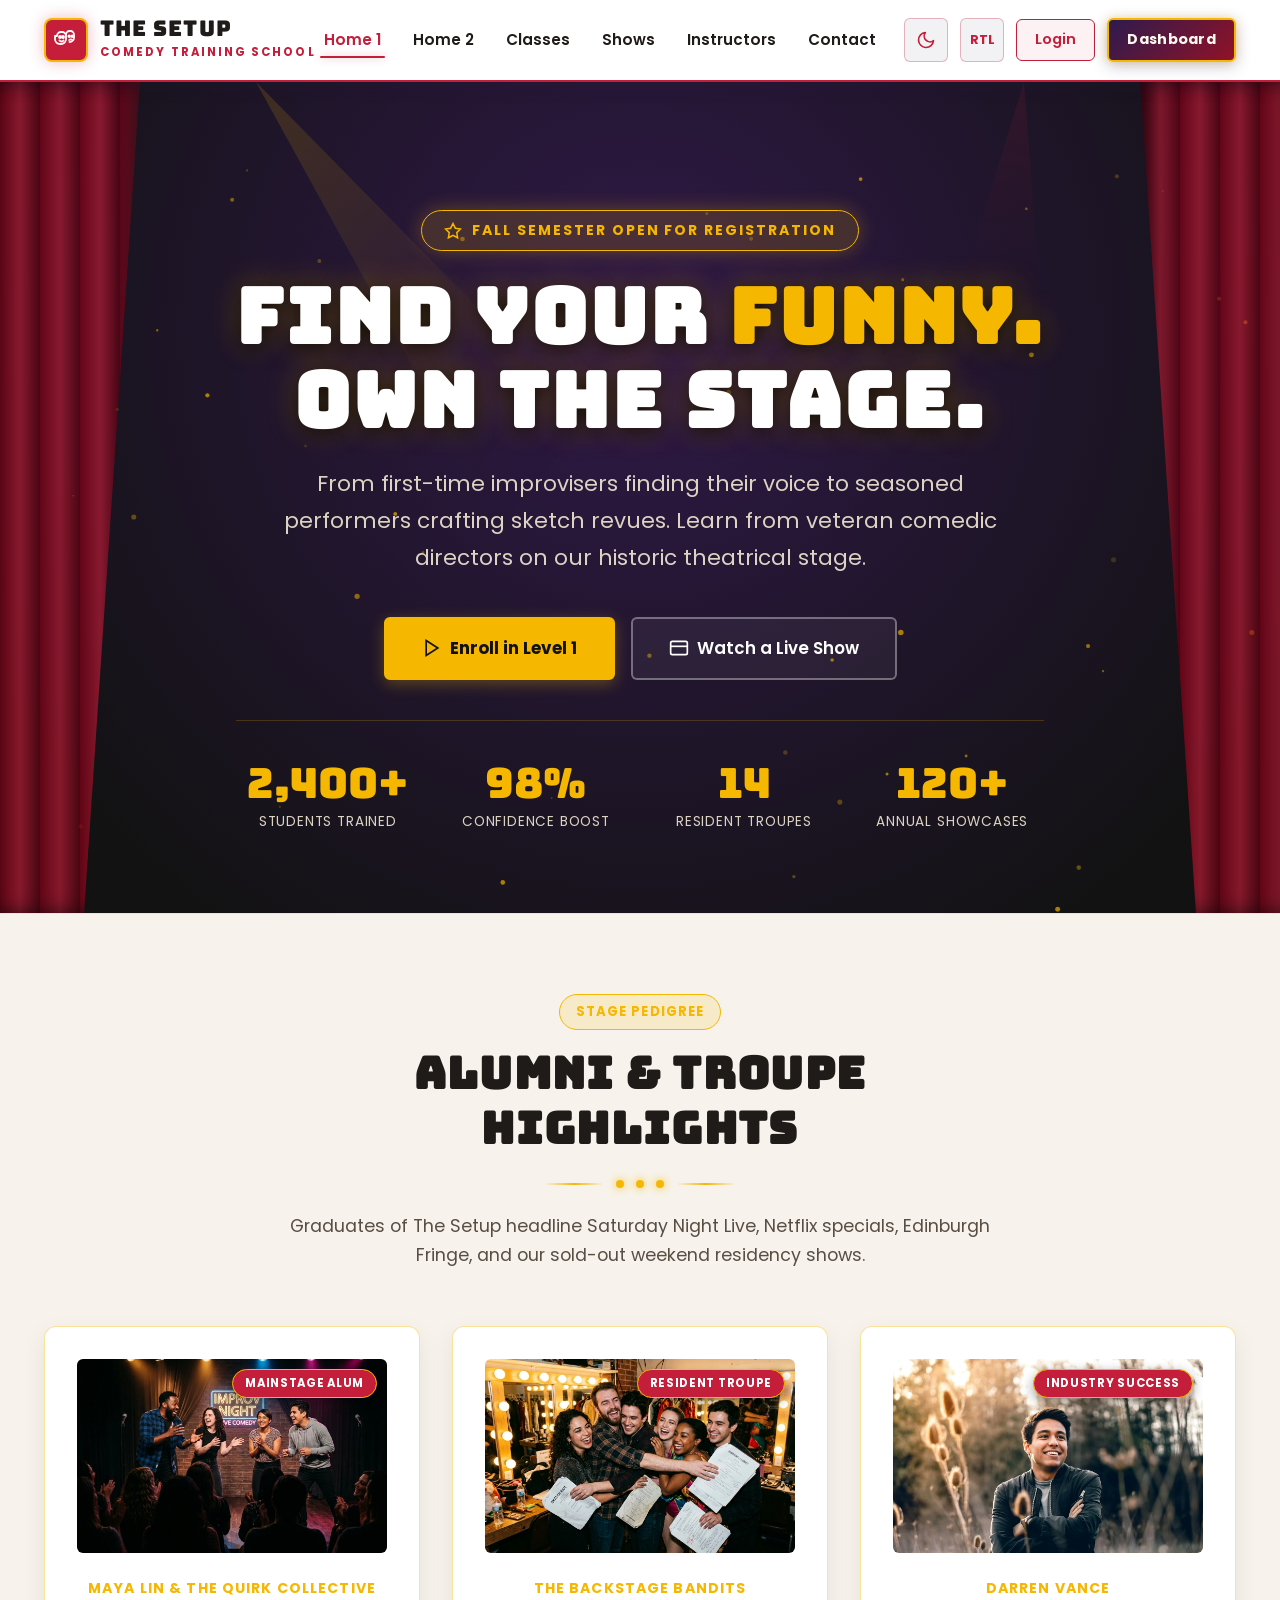
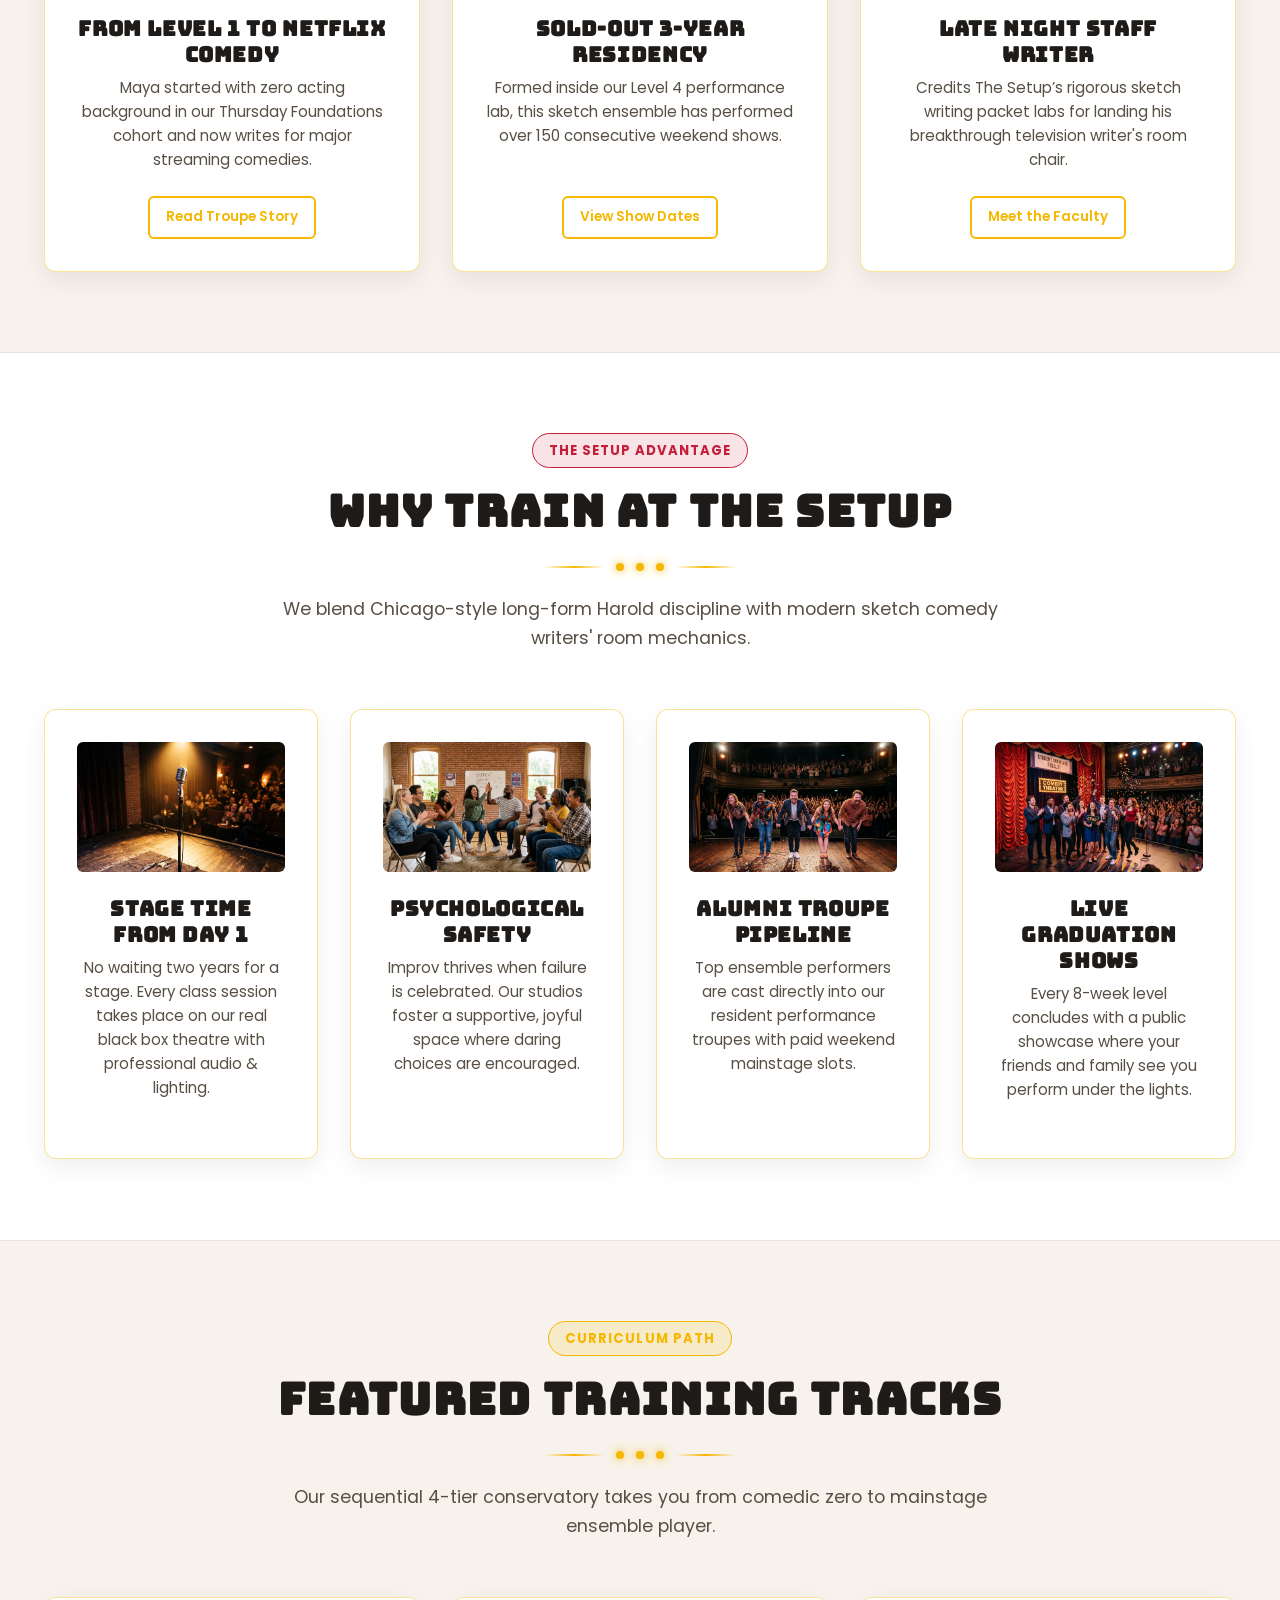
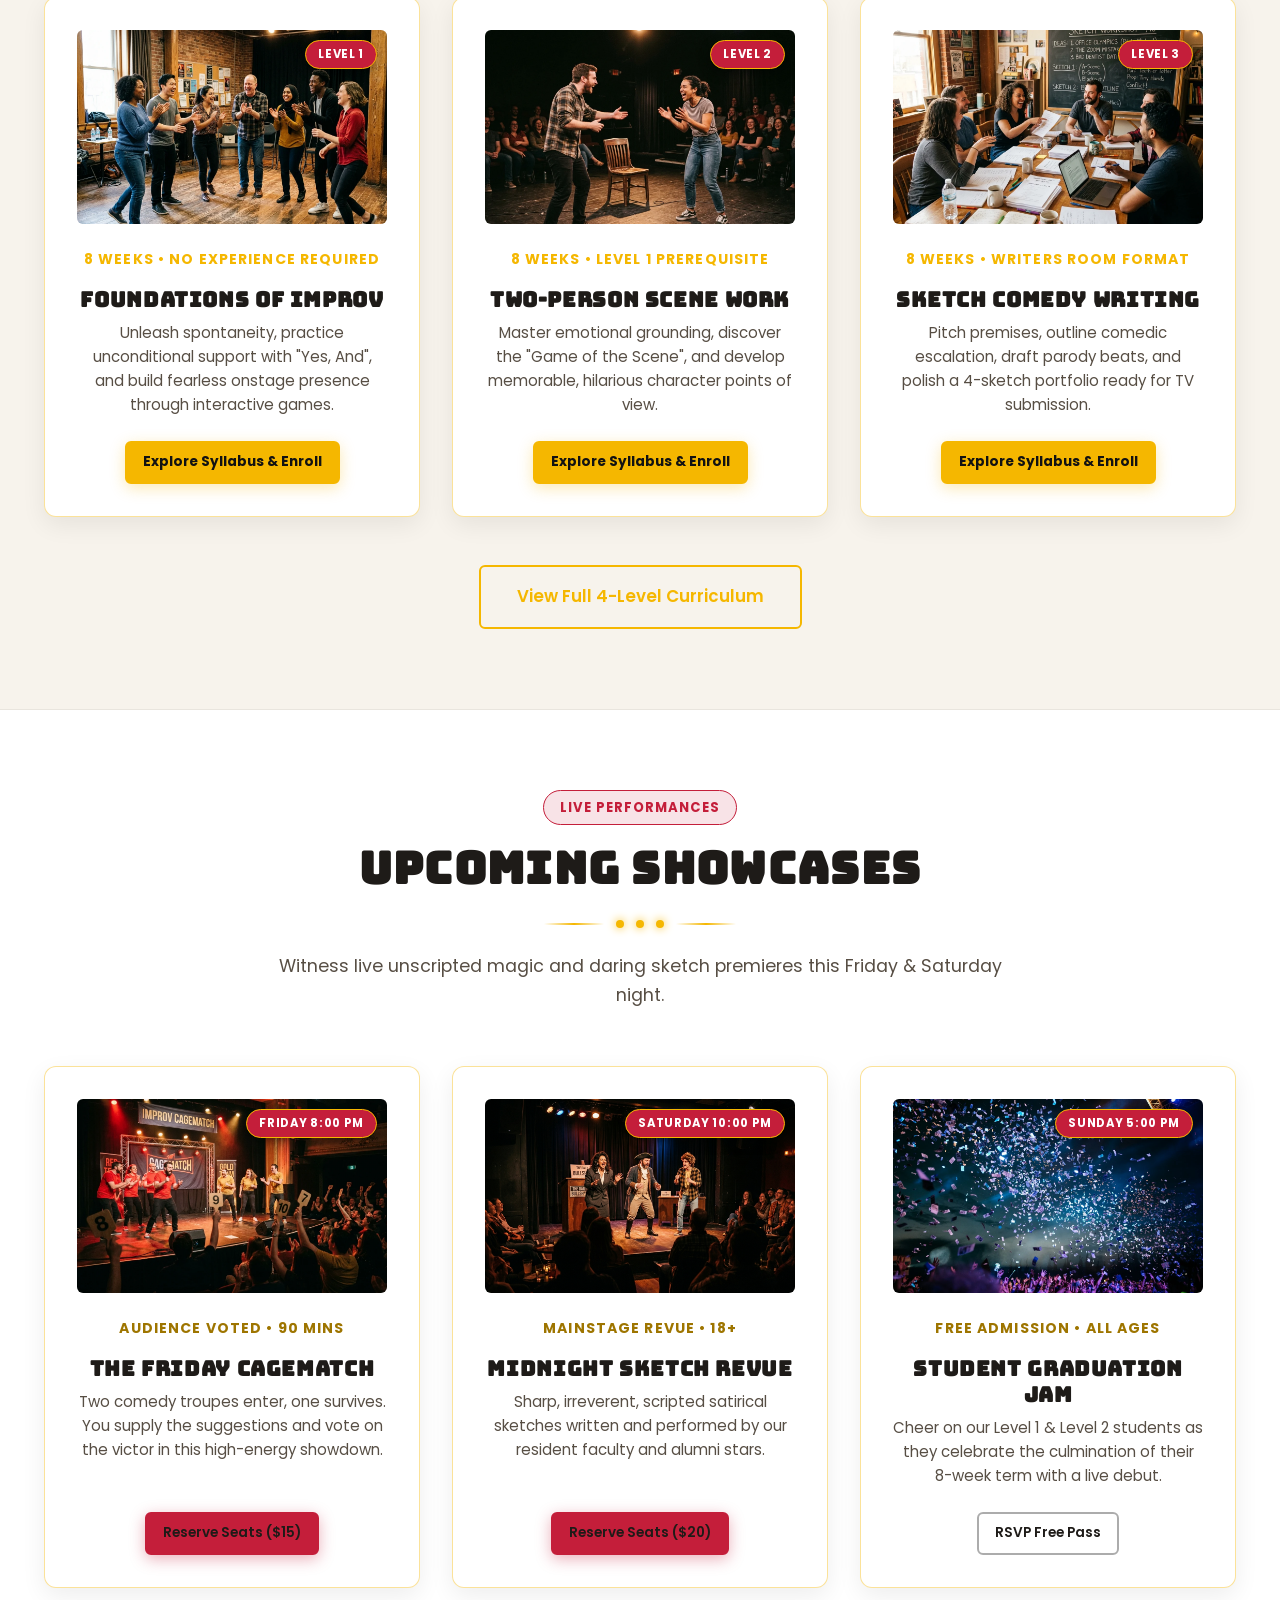
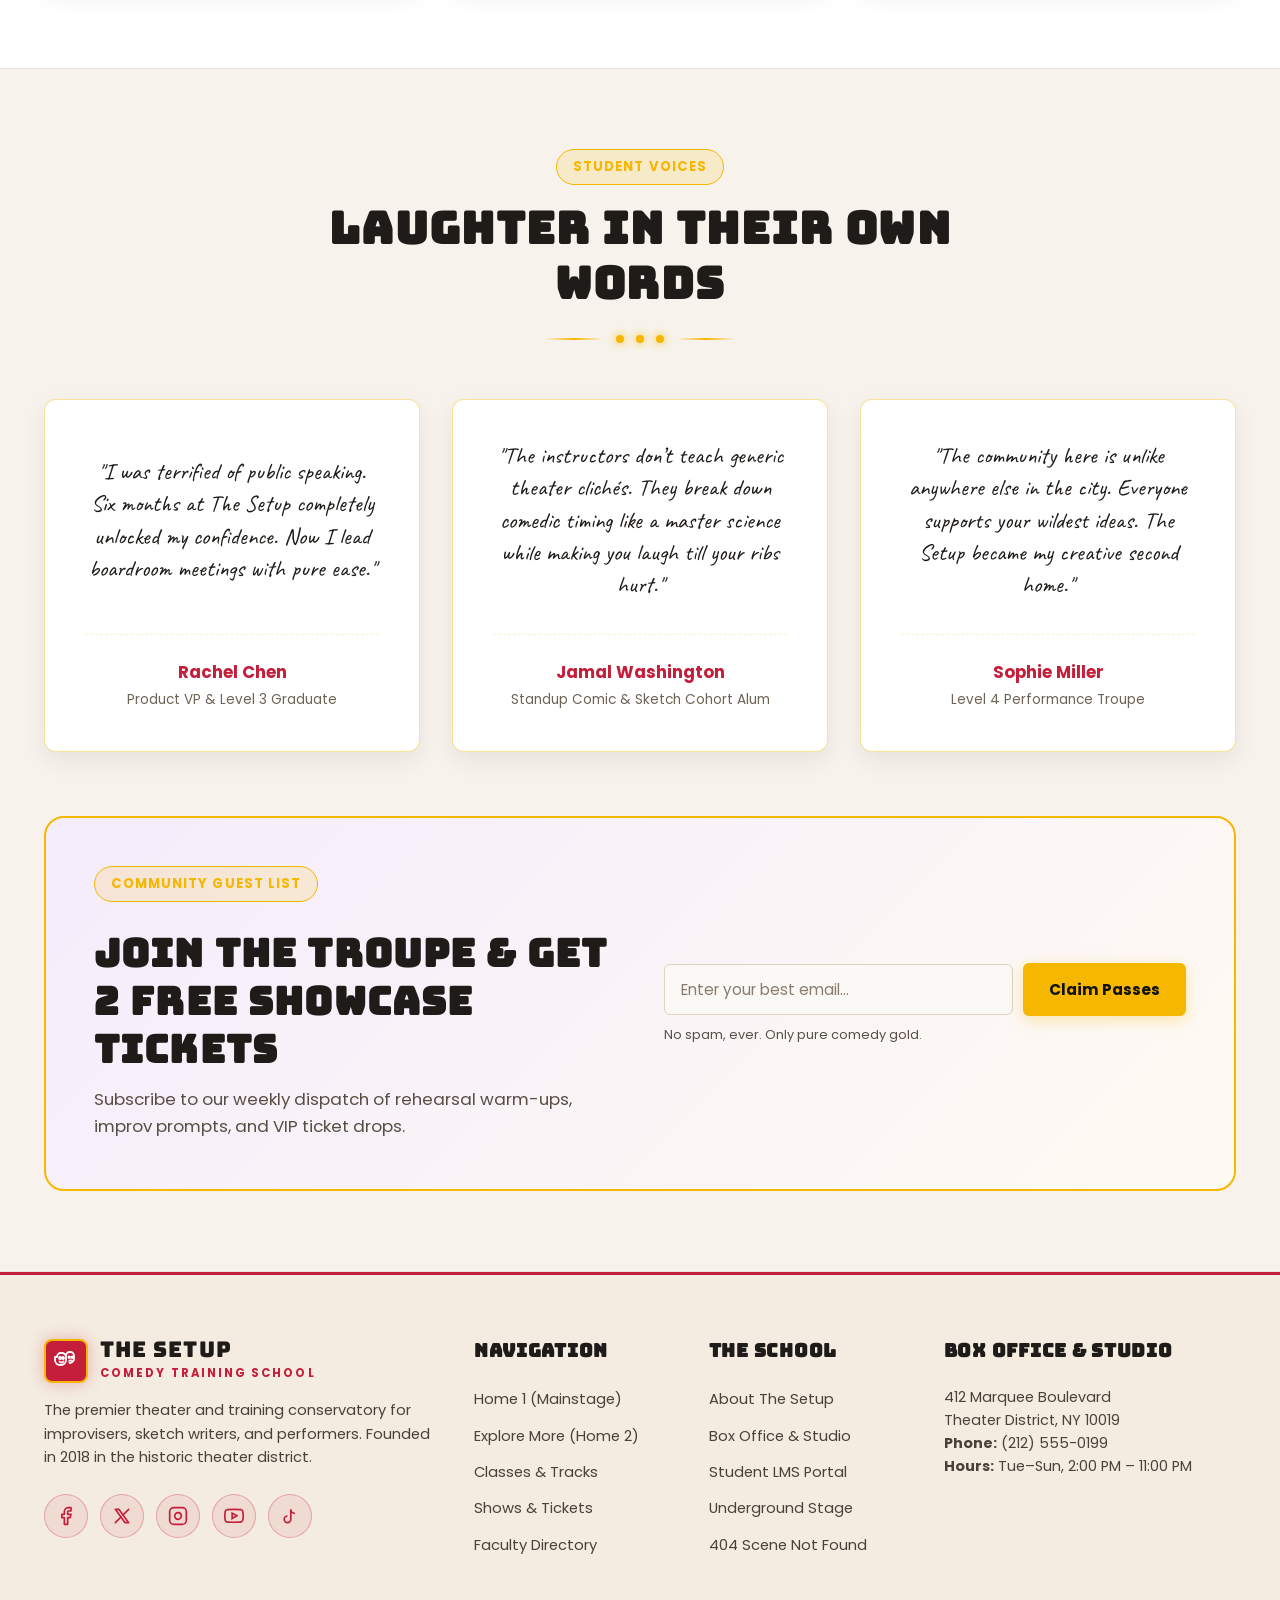
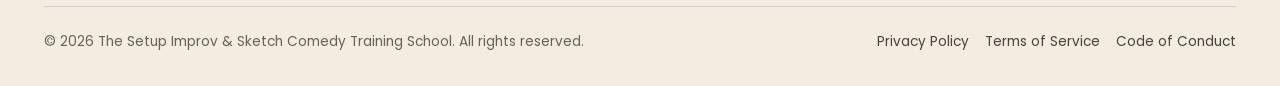
==== commit 007dab5f: "2" ====
--- a/index.html
+++ b/index.html
@@ -188,7 +188,7 @@
           <div class="theatre-card dark-style">
             <div class="card-image-wrap">
               <div class="card-badge">Industry Success</div>
-              <img src="assets/images/hero-curtain-stage.webp" alt="Theatrical spotlight microphone" width="400" height="250" loading="lazy">
+              <img src="assets/images/alumni-darren-vance.webp" alt="Darren Vance late-night television comedy writer" width="400" height="250" loading="lazy">
             </div>
             <div class="card-subtitle">Darren Vance</div>
             <h3 class="card-title">Late Night Staff Writer</h3>
@@ -362,7 +362,7 @@
           <div class="theatre-card">
             <div class="card-image-wrap">
               <div class="card-badge">Sunday 5:00 PM</div>
-              <img src="assets/images/class-troupe-prep.webp" alt="Student Graduation Showcase" width="400" height="250" loading="lazy">
+              <img src="assets/images/show-graduation-jam.webp" alt="Student Graduation Showcase" width="400" height="250" loading="lazy">
             </div>
             <div class="card-subtitle">Free Admission • All Ages</div>
             <h3 class="card-title">Student Graduation Jam</h3>
--- a/assets/css/style.css
+++ b/assets/css/style.css
@@ -474,66 +474,102 @@
 /* Primary Button: Curtain Crimson with Marquee Edge */
 .btn-primary {
   background: var(--curtain-crimson);
-  color: var(--marquee-cream);
+  color: var(--marquee-cream) !important;
   border-color: var(--curtain-crimson);
   box-shadow: 0 4px 15px rgba(196, 30, 58, 0.35);
 }
 
-.btn-primary:hover {
-  background: #a5162f;
-  border-color: #a5162f;
+.btn-primary:hover,
+.btn-primary:focus,
+.btn-primary:active {
+  background: #a5162f !important;
+  border-color: #a5162f !important;
   box-shadow: 0 6px 20px rgba(196, 30, 58, 0.55);
   transform: translateY(-2px);
-  color: #fff;
+  color: #ffffff !important;
 }
 
 /* Secondary Button: Spotlight Gold */
 .btn-gold {
   background: var(--spotlight-gold);
-  color: var(--ink-black);
+  color: var(--ink-black) !important;
   border-color: var(--spotlight-gold);
   font-weight: 700;
   box-shadow: 0 4px 15px rgba(245, 183, 0, 0.3);
   transition: all var(--transition-fast);
 }
 
-.btn-gold:hover {
-  background: #ffcf33;
-  border-color: #ffcf33;
+.btn-gold:hover,
+.btn-gold:focus,
+.btn-gold:active {
+  background: #ffcf33 !important;
+  border-color: #ffcf33 !important;
   box-shadow: 0 8px 25px rgba(245, 183, 0, 0.6), 0 0 15px rgba(255, 207, 51, 0.4);
   transform: translateY(-2px) scale(1.01);
-  color: var(--ink-black);
-}
-
-/* Outline Button */
-.btn-outline {
+  color: #121212 !important;
+}
+
+/* Outline Button - Context Aware */
+.btn-outline:not(:hover):not(:focus):not(:active) {
   background: transparent;
-  color: var(--marquee-cream);
+  color: var(--text-primary) !important;
+  border-color: rgba(18, 18, 18, 0.35);
+}
+
+.section-dark .btn-outline:not(:hover):not(:focus):not(:active),
+.section-violet .btn-outline:not(:hover):not(:focus):not(:active),
+.page-hero .btn-outline:not(:hover):not(:focus):not(:active),
+.site-footer .btn-outline:not(:hover):not(:focus):not(:active),
+.theatre-card.dark-style .btn-outline:not(:hover):not(:focus):not(:active) {
+  color: var(--marquee-cream) !important;
   border-color: rgba(255, 248, 237, 0.5);
 }
 
-.btn-outline:hover {
-  background: rgba(255, 248, 237, 0.1);
+.btn-outline:hover,
+.btn-outline:focus,
+.btn-outline:active,
+.section-dark .btn-outline:hover,
+.section-violet .btn-outline:hover,
+.page-hero .btn-outline:hover,
+.site-footer .btn-outline:hover,
+.theatre-card.dark-style .btn-outline:hover {
+  background: var(--spotlight-gold) !important;
+  border-color: var(--spotlight-gold) !important;
+  color: #121212 !important;
+  transform: translateY(-2px);
+}
+
+/* Outline Gold Button */
+.btn-outline-gold:not(:hover):not(:focus):not(:active) {
+  background: transparent;
+  color: #9e7500 !important;
   border-color: var(--spotlight-gold);
-  color: var(--spotlight-gold);
-  transform: translateY(-2px);
-}
-
-.btn-outline-gold {
-  background: transparent;
-  color: var(--spotlight-gold);
-  border-color: var(--spotlight-gold);
-}
-
-.btn-outline-gold:hover {
-  background: var(--spotlight-gold);
-  color: var(--ink-black);
+  font-weight: 600;
+}
+
+.section-dark .btn-outline-gold:not(:hover):not(:focus):not(:active),
+.section-violet .btn-outline-gold:not(:hover):not(:focus):not(:active),
+.page-hero .btn-outline-gold:not(:hover):not(:focus):not(:active),
+.theatre-card.dark-style .btn-outline-gold:not(:hover):not(:focus):not(:active) {
+  color: var(--spotlight-gold) !important;
+}
+
+.btn-outline-gold:hover,
+.btn-outline-gold:focus,
+.btn-outline-gold:active,
+.section-dark .btn-outline-gold:hover,
+.section-violet .btn-outline-gold:hover,
+.page-hero .btn-outline-gold:hover,
+.theatre-card.dark-style .btn-outline-gold:hover {
+  background: var(--spotlight-gold) !important;
+  border-color: var(--spotlight-gold) !important;
+  color: #121212 !important;
   box-shadow: 0 0 15px var(--spotlight-gold-glow);
 }
 
 /* Auth Buttons in Nav */
 .btn-login {
-  color: var(--curtain-crimson);
+  color: var(--curtain-crimson) !important;
   background: rgba(196, 30, 58, 0.06);
   border: 1.5px solid var(--curtain-crimson);
   padding: 8px 18px;
@@ -543,17 +579,19 @@
   transition: all var(--transition-fast);
 }
 
-.btn-login:hover {
-  background: var(--curtain-crimson);
-  border-color: var(--curtain-crimson);
-  color: #FFF8ED;
+.btn-login:hover,
+.btn-login:focus,
+.btn-login:active {
+  background: var(--curtain-crimson) !important;
+  border-color: var(--curtain-crimson) !important;
+  color: #FFF8ED !important;
   box-shadow: 0 4px 14px rgba(196, 30, 58, 0.35);
   transform: translateY(-1px);
 }
 
 .btn-dashboard {
   background: linear-gradient(135deg, var(--stage-violet) 0%, #911227 100%);
-  color: #FFF8ED;
+  color: #FFF8ED !important;
   border: 2px solid var(--spotlight-gold);
   padding: 8px 18px;
   font-size: 0.9rem;
@@ -564,9 +602,11 @@
   transition: all var(--transition-fast);
 }
 
-.btn-dashboard:hover {
+.btn-dashboard:hover,
+.btn-dashboard:focus,
+.btn-dashboard:active {
   background: linear-gradient(135deg, #911227 0%, var(--stage-violet) 100%);
-  color: var(--spotlight-gold);
+  color: var(--spotlight-gold) !important;
   border-color: var(--spotlight-gold-light);
   box-shadow: 0 6px 20px rgba(196, 30, 58, 0.4), 0 0 16px rgba(245, 183, 0, 0.5);
   transform: translateY(-2px);
@@ -786,13 +826,20 @@
 
 .card-subtitle {
   font-size: 0.88rem;
-  font-weight: 600;
-  color: var(--spotlight-gold);
+  font-weight: 700;
+  color: #9e7500;
   text-transform: uppercase;
   letter-spacing: 0.08em;
   margin-bottom: var(--sp-2);
   transform: translateZ(15px);
   text-align: center;
+}
+
+.section-dark .card-subtitle,
+.section-violet .card-subtitle,
+.theatre-card.dark-style .card-subtitle,
+body.dark-mode .card-subtitle {
+  color: var(--spotlight-gold) !important;
 }
 
 .card-description {
@@ -1204,6 +1251,11 @@
   padding-bottom: var(--sp-8);
 }
 
+.page-hero-about {
+  background-image: url('../images/hero-curtain-stage.webp');
+  background-position: center 40%;
+}
+
 /* Theatrical Multi-Layer Gradient Overlays for Depth, Contrast & Stage Glow */
 .page-hero::before {
   content: '';
@@ -1806,14 +1858,240 @@
 }
 
 /* ==========================================================================
-   Student LMS Dashboard Modules
+   Student LMS Dashboard App Shell Architecture (Matching Reference 1 & 2)
    ========================================================================== */
-.dashboard-wrapper {
-  padding-top: var(--sp-5);
-  padding-bottom: var(--sp-10);
+.dashboard-body {
+  margin: 0;
+  padding: 0;
+  background: #111827;
+  color: #f8fafc;
+  overflow-x: hidden;
+}
+
+.app-shell {
+  min-height: 100vh;
+  display: flex;
+  flex-direction: column;
+  background: #111827;
+}
+
+/* Topbar Header (Matching Reference 2 Model) */
+.app-topbar {
+  height: 64px;
+  background: #141c27;
+  border-bottom: 1px solid #1f293d;
+  display: flex;
+  align-items: center;
+  justify-content: space-between;
+  padding: 0 24px;
+  position: sticky;
+  top: 0;
+  z-index: 100;
+}
+
+.topbar-left {
+  display: flex;
+  align-items: center;
+}
+
+.topbar-logo {
+  display: flex;
+  align-items: center;
+  gap: 12px;
+  text-decoration: none;
+}
+
+.topbar-logo .logo-badge {
+  width: 38px;
+  height: 38px;
+  background: var(--curtain-crimson);
+  border: 1.5px solid var(--spotlight-gold);
+  border-radius: 9px;
+  display: flex;
+  align-items: center;
+  justify-content: center;
+  color: #ffffff;
+  box-shadow: 0 0 12px rgba(245, 183, 0, 0.3);
+}
+
+.topbar-logo .logo-title {
+  display: block;
+  font-family: var(--font-display);
+  font-size: 1.2rem;
+  font-weight: 700;
+  letter-spacing: 0.04em;
+  color: #ffffff;
+  line-height: 1;
+}
+
+.topbar-logo .logo-sub {
+  display: block;
+  font-size: 0.68rem;
+  font-weight: 700;
+  letter-spacing: 0.12em;
+  text-transform: uppercase;
+  color: var(--spotlight-gold);
+  font-style: italic;
+  margin-top: 3px;
+}
+
+.topbar-right {
+  display: flex;
+  align-items: center;
+  gap: 14px;
+}
+
+.topbar-avatar-btn {
+  width: 40px;
+  height: 40px;
+  border-radius: 50%;
+  border: 2px solid var(--spotlight-gold);
+  background: #1c2636;
+  padding: 0;
+  cursor: pointer;
+  overflow: hidden;
+  display: flex;
+  align-items: center;
+  justify-content: center;
+  transition: transform 0.2s ease, box-shadow 0.2s ease;
+  box-shadow: 0 0 12px rgba(245, 183, 0, 0.3);
+}
+
+.topbar-avatar-btn:hover {
+  transform: scale(1.05);
+  box-shadow: 0 0 16px rgba(245, 183, 0, 0.5);
+}
+
+.topbar-avatar-img {
+  width: 100%;
+  height: 100%;
+  object-fit: cover;
+}
+
+/* App Body Layout */
+.app-body {
+  display: flex;
+  flex: 1;
+  min-height: calc(100vh - 64px);
+}
+
+/* Left Vertical Sidebar (Matching Reference 1 Model) */
+.app-sidebar {
+  width: 260px;
+  flex-shrink: 0;
+  background: #141c27;
+  border-right: 1px solid #1f293d;
+  display: flex;
+  flex-direction: column;
+  justify-content: space-between;
+  padding: 24px 14px 20px 14px;
+  position: sticky;
+  top: 64px;
+  height: calc(100vh - 64px);
+}
+
+.sidebar-nav {
+  display: flex;
+  flex-direction: column;
+  gap: 6px;
+}
+
+/* Sidebar Tab Item Button (Matching Reference 1 Model) */
+.dash-tab-btn {
+  display: flex;
+  align-items: center;
+  gap: 14px;
+  padding: 13px 16px;
+  background: transparent;
+  border: 1px solid transparent;
+  border-radius: 10px;
+  color: #94a3b8;
+  font-weight: 500;
+  font-size: 0.94rem;
+  cursor: pointer;
+  width: 100%;
+  text-align: left;
+  transition: all 0.2s cubic-bezier(0.4, 0, 0.2, 1);
+}
+
+.dash-tab-btn svg {
+  color: #94a3b8;
+  flex-shrink: 0;
+  transition: color 0.2s ease;
+}
+
+.dash-tab-btn:hover {
+  background: rgba(255, 255, 255, 0.05);
+  color: #ffffff;
+}
+
+.dash-tab-btn:hover svg {
+  color: var(--spotlight-gold);
+}
+
+/* Reference 1 Active Pill Container Model */
+.dash-tab-btn.active {
+  background: #252f3e !important;
+  border-color: rgba(255, 255, 255, 0.08) !important;
+  color: #ffffff !important;
+  font-weight: 600;
+  box-shadow: 0 4px 12px rgba(0, 0, 0, 0.2);
+}
+
+.dash-tab-btn.active svg {
+  color: var(--spotlight-gold) !important;
+}
+
+/* Sidebar Bottom Footer (Matching Reference 1 Model) */
+.sidebar-footer {
+  padding-top: 14px;
+  border-top: 1px solid #1f293d;
+}
+
+.sidebar-logout-btn {
+  display: flex;
+  align-items: center;
+  gap: 14px;
+  padding: 12px 16px;
+  border-radius: 10px;
+  font-size: 0.94rem;
+  font-weight: 500;
+  color: #94a3b8;
+  background: transparent;
+  border: none;
+  cursor: pointer;
+  width: 100%;
+  text-align: left;
+  transition: all 0.2s ease;
+}
+
+.sidebar-logout-btn svg {
+  color: #94a3b8;
+  flex-shrink: 0;
+  transition: color 0.2s ease;
+}
+
+.sidebar-logout-btn:hover {
+  background: rgba(239, 68, 68, 0.12);
+  color: #f87171;
+}
+
+.sidebar-logout-btn:hover svg {
+  color: #f87171;
+}
+
+/* Main Content View Area */
+.app-main-content {
+  flex: 1;
+  padding: 28px;
+  overflow-y: auto;
+  min-width: 0;
   background: var(--ink-black);
-  color: var(--marquee-cream);
-  min-height: 90vh;
+}
+
+.dashboard-content-container {
+  max-width: 1280px;
+  margin: 0 auto;
 }
 
 .dashboard-header-card {
@@ -1851,40 +2129,75 @@
   flex-wrap: nowrap;
 }
 
-.dashboard-tabs-bar {
-  display: flex;
-  align-items: center;
-  gap: 12px;
-  border-bottom: 2px solid rgba(245, 183, 0, 0.2);
-  margin-bottom: var(--sp-5);
-  overflow-x: auto;
-  padding-bottom: 2px;
-}
-
-.dash-tab-btn {
-  padding: 12px 20px;
-  background: transparent;
-  border: none;
-  border-bottom: 3px solid transparent;
-  color: var(--marquee-cream-muted);
-  font-weight: 600;
-  cursor: pointer;
-  white-space: nowrap;
-  transition: all var(--transition-fast);
-}
-
-.dash-tab-btn.active,
-.dash-tab-btn:hover {
-  color: var(--spotlight-gold);
-  border-bottom-color: var(--spotlight-gold);
-}
-
 .dash-panel {
   display: none;
 }
 
 .dash-panel.active {
   display: block;
+}
+
+.dash-panel-title {
+  font-size: 1.6rem;
+  color: #ffffff;
+  margin: 0 0 4px 0;
+}
+
+.dash-panel-sub {
+  color: var(--marquee-cream-muted);
+  font-size: 0.95rem;
+  margin: 0;
+}
+
+.dash-sidebar-toggle {
+  display: none;
+  margin-right: 8px;
+}
+
+.sidebar-backdrop {
+  display: none;
+}
+
+@media (max-width: 992px) {
+  .dash-sidebar-toggle {
+    display: inline-flex;
+    align-items: center;
+    justify-content: center;
+  }
+
+  .app-sidebar {
+    position: fixed;
+    top: 64px;
+    left: -285px;
+    width: 275px;
+    height: calc(100vh - 64px);
+    z-index: 1000;
+    transition: transform 0.3s cubic-bezier(0.4, 0, 0.2, 1);
+    box-shadow: 10px 0 30px rgba(0, 0, 0, 0.5);
+    background: #141c27;
+  }
+
+  .app-sidebar.mobile-open {
+    transform: translateX(285px);
+  }
+
+  .sidebar-backdrop.active {
+    display: block;
+    position: fixed;
+    top: 64px;
+    left: 0;
+    right: 0;
+    bottom: 0;
+    background: rgba(0, 0, 0, 0.65);
+    backdrop-filter: blur(4px);
+    z-index: 999;
+  }
+
+  .dash-tab-btn {
+    white-space: normal;
+    width: 100%;
+    flex-shrink: 0;
+  }
 }
 
 /* Visual Course Progression Tracker */
@@ -2220,7 +2533,7 @@
 
   .hero-home1 {
     min-height: auto;
-    padding: calc(var(--header-height) + var(--sp-4)) var(--sp-2) var(--sp-6) var(--sp-2);
+    padding: var(--sp-6) var(--sp-3) var(--sp-8) var(--sp-3) !important;
   }
 
   /* Equal sizing for all stacked hero CTA buttons on mobile view */
@@ -2284,7 +2597,7 @@
     display: flex !important;
     flex-direction: column !important;
     grid-template-columns: 1fr !important;
-    gap: 16px !important;
+    gap: 0 !important;
     width: 100% !important;
   }
 
@@ -2293,21 +2606,59 @@
     padding: var(--sp-4) var(--sp-3) !important;
   }
 
+  /* Increase card box width on mobile for Login and Register pages */
+  main.auth-main,
+  main#main-content.auth-main {
+    padding-left: 8px !important;
+    padding-right: 8px !important;
+  }
+
+  .auth-container,
+  .container.auth-container {
+    padding-left: 4px !important;
+    padding-right: 4px !important;
+    width: 100% !important;
+    max-width: 100% !important;
+  }
+
+  .auth-card-container,
+  .theatre-card.dark-style.auth-card-container {
+    padding: 24px 16px !important;
+    border-radius: 16px !important;
+    width: 100% !important;
+    box-sizing: border-box !important;
+  }
+
+  .auth-card-container h1 {
+    font-size: 1.5rem !important;
+    margin: 8px 0 6px 0 !important;
+  }
+
+  .auth-card-container .card-description {
+    font-size: 0.88rem !important;
+    line-height: 1.5 !important;
+    margin-bottom: 20px !important;
+  }
+
   .form-group {
     width: 100% !important;
-    margin-bottom: 0 !important;
+    margin-bottom: 16px !important;
   }
 
   .form-group .form-control {
     width: 100% !important;
     box-sizing: border-box !important;
-    font-size: 1rem !important;
+    font-size: 0.95rem !important;
+    padding: 12px 14px !important;
+    border-radius: 8px !important;
   }
 
   .form-label {
     white-space: normal !important;
-    font-size: 0.9rem !important;
+    font-size: 0.88rem !important;
     line-height: 1.3 !important;
+    margin-bottom: 6px !important;
+    display: inline-block !important;
   }
 
   .contact-btn-wrap {
@@ -2411,8 +2762,12 @@
   body > main#main-content,
   body.dark-mode > main#main-content,
   main#main-content {
-    padding-top: 80px !important;
+    padding-top: 0 !important;
     align-items: flex-start !important;
+  }
+
+  main#main-content.auth-main {
+    padding-top: 24px !important;
   }
 
   /* Prevent Any Button Text Cropping Across Mobile Pages */
@@ -2444,7 +2799,7 @@
 
   .page-hero {
     min-height: auto;
-    padding: calc(var(--header-height) + var(--sp-4)) var(--sp-2) var(--sp-6) var(--sp-2);
+    padding: var(--sp-6) var(--sp-3) var(--sp-8) var(--sp-3) !important;
   }
 
   .page-hero h1 {
@@ -3221,6 +3576,42 @@
   border-radius: var(--radius-sm) !important;
 }
 
+/* --------------------------------------------------------------------------
+   IPAD PRO VIEWS: DASHBOARD PAGE CARDS 2*2 GRID
+   Forces stats overview and course level catalog cards into a 2x2 layout
+   (2 columns x 2 rows) on all iPad Pro orientations and tablet viewports.
+   -------------------------------------------------------------------------- */
+@media (min-width: 640px) and (max-width: 1366px) {
+  .dashboard-body .grid-4,
+  .dashboard-body #dashStatsContainer,
+  .dashboard-body #dashCatalogContainer .card-grid,
+  .dashboard-content-container .grid-4,
+  .dashboard-content-container .card-grid.grid-4 {
+    grid-template-columns: repeat(2, 1fr) !important;
+    gap: var(--sp-4) !important;
+  }
+}
+
+html.is-ipad-pro .dashboard-body .grid-4,
+html.is-ipad-pro .dashboard-body #dashStatsContainer,
+html.is-ipad-pro .dashboard-body #dashCatalogContainer .card-grid,
+html.is-ipad-pro .dashboard-content-container .grid-4,
+html.is-ipad-pro .dashboard-content-container .card-grid.grid-4 {
+  grid-template-columns: repeat(2, 1fr) !important;
+  gap: var(--sp-4) !important;
+}
+
+@media (hover: none) and (pointer: coarse) and (min-width: 640px) and (max-width: 1366px) {
+  .dashboard-body .grid-4,
+  .dashboard-body #dashStatsContainer,
+  .dashboard-body #dashCatalogContainer .card-grid,
+  .dashboard-content-container .grid-4,
+  .dashboard-content-container .card-grid.grid-4 {
+    grid-template-columns: repeat(2, 1fr) !important;
+    gap: var(--sp-4) !important;
+  }
+}
+
 /* ==========================================================================
    Social Auth Buttons & Divider
    ========================================================================== */
@@ -3295,7 +3686,765 @@
   transition: all var(--transition-fast);
 }
 
-.theatre-card a:hover {
+.theatre-card a:not(.btn):hover {
   color: var(--spotlight-gold-light) !important;
   text-shadow: 0 0 10px rgba(245, 183, 0, 0.4);
 }
+
+/* Form options row (Remember me & Forgot Password) for Login Page */
+.form-options-row {
+  display: flex;
+  align-items: center;
+  justify-content: space-between;
+  gap: 12px;
+  margin-bottom: 24px;
+  flex-wrap: nowrap;
+  width: 100%;
+}
+
+.form-options-row .checkbox-wrap {
+  display: flex;
+  align-items: center;
+  gap: 8px;
+  min-width: 0;
+  flex-shrink: 1;
+}
+
+.form-options-row label {
+  white-space: nowrap;
+  font-size: 0.85rem;
+  color: var(--marquee-cream-muted);
+  cursor: pointer;
+  margin-bottom: 0;
+  overflow: hidden;
+  text-overflow: ellipsis;
+}
+
+.form-options-row a {
+  white-space: nowrap;
+  font-size: 0.82rem;
+  color: var(--spotlight-gold);
+  flex-shrink: 0;
+}
+
+@media (max-width: 480px) {
+  .form-options-row {
+    gap: 6px;
+  }
+  .form-options-row label {
+    font-size: 0.75rem;
+  }
+  .form-options-row a {
+    font-size: 0.75rem;
+  }
+  .auth-card-container {
+    padding: var(--sp-4) !important;
+  }
+}
+
+/* ==========================================================================
+   LIGHT THEME OVERRIDES: Ensures 100% White/Light Clean Aesthetics Across ALL Pages
+   ========================================================================== */
+html:not([data-theme="dark"]),
+:root[data-theme="light"] {
+  --marquee-cream: #1e1b18;
+  --marquee-cream-muted: #574e44;
+  --text-primary: #1e1b18;
+  --text-secondary: #574e44;
+  --text-muted: #6e6355;
+}
+
+html:not([data-theme="dark"]) body:not(.dark-mode),
+:root[data-theme="light"] body {
+  background-color: #ffffff !important;
+  color: #1e1b18 !important;
+}
+
+/* Automatic Overrides for Inline Styled Text in Light Mode */
+html:not([data-theme="dark"]) body:not(.dark-mode) [style*="color: #fff"],
+html:not([data-theme="dark"]) body:not(.dark-mode) [style*="color: #ffffff"],
+html:not([data-theme="dark"]) body:not(.dark-mode) [style*="color:#fff"],
+html:not([data-theme="dark"]) body:not(.dark-mode) [style*="color:#ffffff"] {
+  color: #1e1b18 !important;
+}
+
+html:not([data-theme="dark"]) body:not(.dark-mode) [style*="color: var(--marquee-cream-muted)"],
+html:not([data-theme="dark"]) body:not(.dark-mode) [style*="color:var(--marquee-cream-muted)"] {
+  color: #574e44 !important;
+}
+
+html:not([data-theme="dark"]) body:not(.dark-mode) [style*="color: var(--marquee-cream)"],
+html:not([data-theme="dark"]) body:not(.dark-mode) [style*="color:var(--marquee-cream)"] {
+  color: #1e1b18 !important;
+}
+
+html:not([data-theme="dark"]) body:not(.dark-mode) [style*="color: var(--spotlight-gold)"],
+html:not([data-theme="dark"]) body:not(.dark-mode) [style*="color:var(--spotlight-gold)"] {
+  color: #b88300 !important;
+}
+
+/* 1. Header & Navigation in Light Mode */
+html:not([data-theme="dark"]) body:not(.dark-mode) .site-header {
+  background: rgba(255, 255, 255, 0.96) !important;
+  border-bottom: 2px solid var(--curtain-crimson) !important;
+}
+
+html:not([data-theme="dark"]) body:not(.dark-mode) .site-header.menu-active {
+  background: #ffffff !important;
+  border-bottom-color: var(--spotlight-gold) !important;
+}
+
+html:not([data-theme="dark"]) body:not(.dark-mode) .site-header .site-nav:not(.mobile-open) .nav-link {
+  color: #1e1b18 !important;
+}
+
+html:not([data-theme="dark"]) body:not(.dark-mode) .site-header .site-nav:not(.mobile-open) .nav-link:hover,
+html:not([data-theme="dark"]) body:not(.dark-mode) .site-header .site-nav:not(.mobile-open) .nav-link.active {
+  color: var(--curtain-crimson) !important;
+}
+
+/* Mobile Hamburger Menu Nav Links in Light Mode (Crisp White Text on Dark Overlay) */
+html:not([data-theme="dark"]) body:not(.dark-mode) .site-nav.mobile-open .nav-link,
+:root[data-theme="light"] .site-nav.mobile-open .nav-link {
+  color: #FFF8ED !important;
+  background: rgba(255, 255, 255, 0.08) !important;
+  border: 1px solid rgba(245, 183, 0, 0.25) !important;
+}
+
+html:not([data-theme="dark"]) body:not(.dark-mode) .site-nav.mobile-open .nav-link:hover,
+html:not([data-theme="dark"]) body:not(.dark-mode) .site-nav.mobile-open .nav-link.active,
+:root[data-theme="light"] .site-nav.mobile-open .nav-link:hover,
+:root[data-theme="light"] .site-nav.mobile-open .nav-link.active {
+  background: var(--curtain-crimson) !important;
+  color: #FFF8ED !important;
+  border-color: var(--spotlight-gold) !important;
+  box-shadow: 0 6px 20px rgba(196, 30, 58, 0.45), 0 0 12px rgba(245, 183, 0, 0.35) !important;
+}
+
+/* 2. Hero Sections in Light Mode (All Pages Match Home 1 Stage & Background Image Glow) */
+.hero-home1,
+.hero-home1 .hero-content,
+.hero-home2,
+.hero-home2 .home2-lead,
+.page-hero,
+.page-hero .container,
+html:not([data-theme="dark"]) .hero-home1,
+html:not([data-theme="dark"]) .hero-home2,
+html:not([data-theme="dark"]) .page-hero,
+:root[data-theme="light"] .hero-home1,
+:root[data-theme="light"] .hero-home2,
+:root[data-theme="light"] .page-hero {
+  color: #FFF8ED !important;
+}
+
+/* Home 2 Hero Background in Light Mode (Matches Home 1 Dark Stage Vibe) */
+html:not([data-theme="dark"]) body:not(.dark-mode) .hero-home2,
+:root[data-theme="light"] .hero-home2 {
+  background: radial-gradient(circle at 50% 30%, #301948 0%, #121212 85%) !important;
+  color: #FFF8ED !important;
+}
+
+/* Inner Page Hero Gradient Overlays in Light Mode (Preserves Dark Stage Contrast over BG Images) */
+html:not([data-theme="dark"]) body:not(.dark-mode) .page-hero::before,
+:root[data-theme="light"] .page-hero::before {
+  background: 
+    radial-gradient(ellipse at 50% 15%, rgba(245, 183, 0, 0.16) 0%, transparent 65%),
+    linear-gradient(180deg, 
+      rgba(18, 18, 18, 0.80) 0%, 
+      rgba(45, 27, 78, 0.74) 45%, 
+      rgba(18, 18, 18, 0.94) 86%,
+      #121212 100%
+    ) !important;
+}
+
+html:not([data-theme="dark"]) body:not(.dark-mode) .page-hero::after,
+:root[data-theme="light"] .page-hero::after {
+  background: radial-gradient(circle at 50% 0%, rgba(196, 30, 58, 0.20) 0%, transparent 60%) !important;
+}
+
+/* Hero Headings (H1 White + Gold Text Glow like Home 1) */
+.hero-home1 .hero-title,
+.hero-home2 h1,
+.page-hero h1,
+html:not([data-theme="dark"]) .hero-home1 .hero-title,
+html:not([data-theme="dark"]) .hero-home2 h1,
+html:not([data-theme="dark"]) .page-hero h1,
+:root[data-theme="light"] .hero-home1 .hero-title,
+:root[data-theme="light"] .hero-home2 h1,
+:root[data-theme="light"] .page-hero h1 {
+  color: #ffffff !important;
+  text-shadow: 0 4px 20px rgba(0, 0, 0, 0.8), 0 0 30px rgba(245, 183, 0, 0.35) !important;
+}
+
+.hero-home1 .hero-title span,
+.hero-home2 h1 span,
+.page-hero h1 span,
+html:not([data-theme="dark"]) .hero-home1 .hero-title span,
+html:not([data-theme="dark"]) .hero-home2 h1 span,
+html:not([data-theme="dark"]) .page-hero h1 span,
+:root[data-theme="light"] .hero-home1 .hero-title span,
+:root[data-theme="light"] .hero-home2 h1 span,
+:root[data-theme="light"] .page-hero h1 span {
+  color: #F5B700 !important;
+}
+
+/* Subtitles, Descriptions, & Lead Text inside All Heroes (Cream/Muted White like Home 1) */
+.hero-home1 .hero-subtitle,
+.hero-home2 p,
+.page-hero p,
+.page-hero .hero-lead-text,
+html:not([data-theme="dark"]) .hero-home1 .hero-subtitle,
+html:not([data-theme="dark"]) .hero-home2 p,
+html:not([data-theme="dark"]) .page-hero p,
+html:not([data-theme="dark"]) .page-hero .hero-lead-text,
+:root[data-theme="light"] .hero-home1 .hero-subtitle,
+:root[data-theme="light"] .hero-home2 p,
+:root[data-theme="light"] .page-hero p,
+:root[data-theme="light"] .page-hero .hero-lead-text {
+  color: #dcd3c3 !important;
+}
+
+/* Eyebrows, Section Tags & Hero Pills in Light Mode (Gold Border & Glow like Home 1) */
+.hero-home1 .hero-eyebrow,
+.hero-home2 .section-tag,
+.page-hero .section-tag,
+.page-hero .hero-pill,
+html:not([data-theme="dark"]) .hero-home1 .hero-eyebrow,
+html:not([data-theme="dark"]) .hero-home2 .section-tag,
+html:not([data-theme="dark"]) .page-hero .section-tag,
+html:not([data-theme="dark"]) .page-hero .hero-pill,
+:root[data-theme="light"] .hero-home1 .hero-eyebrow,
+:root[data-theme="light"] .hero-home2 .section-tag,
+:root[data-theme="light"] .page-hero .section-tag,
+:root[data-theme="light"] .page-hero .hero-pill {
+  color: #F5B700 !important;
+  border-color: #F5B700 !important;
+  background: rgba(245, 183, 0, 0.15) !important;
+}
+
+/* Breadcrumbs in Hero Banners */
+.page-hero .breadcrumb-item,
+.page-hero .breadcrumb-item a,
+html:not([data-theme="dark"]) .page-hero .breadcrumb-item,
+html:not([data-theme="dark"]) .page-hero .breadcrumb-item a,
+:root[data-theme="light"] .page-hero .breadcrumb-item,
+:root[data-theme="light"] .page-hero .breadcrumb-item a {
+  color: #dcd3c3 !important;
+}
+
+.page-hero .breadcrumb-item.active,
+html:not([data-theme="dark"]) .page-hero .breadcrumb-item.active,
+:root[data-theme="light"] .page-hero .breadcrumb-item.active {
+  color: #F5B700 !important;
+}
+
+/* Outline Buttons in All Heroes in Light Mode */
+.hero-home1 .btn-outline,
+.hero-home2 .btn-outline,
+.page-hero .btn-outline,
+html:not([data-theme="dark"]) .hero-home1 .btn-outline,
+html:not([data-theme="dark"]) .hero-home2 .btn-outline,
+html:not([data-theme="dark"]) .page-hero .btn-outline,
+:root[data-theme="light"] .hero-home1 .btn-outline,
+:root[data-theme="light"] .hero-home2 .btn-outline,
+:root[data-theme="light"] .page-hero .btn-outline {
+  color: #ffffff !important;
+  border-color: rgba(255, 255, 255, 0.35) !important;
+  background: rgba(255, 255, 255, 0.05) !important;
+}
+
+.hero-home1 .btn-outline:hover,
+.hero-home2 .btn-outline:hover,
+.page-hero .btn-outline:hover,
+html:not([data-theme="dark"]) .hero-home1 .btn-outline:hover,
+html:not([data-theme="dark"]) .hero-home2 .btn-outline:hover,
+html:not([data-theme="dark"]) .page-hero .btn-outline:hover,
+:root[data-theme="light"] .hero-home1 .btn-outline:hover,
+:root[data-theme="light"] .hero-home2 .btn-outline:hover,
+:root[data-theme="light"] .page-hero .btn-outline:hover {
+  color: #F5B700 !important;
+  border-color: #F5B700 !important;
+  background: rgba(245, 183, 0, 0.15) !important;
+}
+
+.hero-home2 .btn-outline-gold,
+.page-hero .btn-outline-gold,
+html:not([data-theme="dark"]) .hero-home2 .btn-outline-gold,
+html:not([data-theme="dark"]) .page-hero .btn-outline-gold,
+:root[data-theme="light"] .hero-home2 .btn-outline-gold,
+:root[data-theme="light"] .page-hero .btn-outline-gold {
+  color: #F5B700 !important;
+  border-color: #F5B700 !important;
+  background: rgba(245, 183, 0, 0.1) !important;
+}
+
+/* Stats in Hero Sections */
+.hero-home1 .stat-number,
+.page-hero .stat-number,
+html:not([data-theme="dark"]) .hero-home1 .stat-number,
+html:not([data-theme="dark"]) .page-hero .stat-number,
+:root[data-theme="light"] .hero-home1 .stat-number,
+:root[data-theme="light"] .page-hero .stat-number {
+  color: #F5B700 !important;
+}
+
+.hero-home1 .stat-label,
+.page-hero .stat-label,
+html:not([data-theme="dark"]) .hero-home1 .stat-label,
+html:not([data-theme="dark"]) .page-hero .stat-label,
+:root[data-theme="light"] .hero-home1 .stat-label,
+:root[data-theme="light"] .page-hero .stat-label {
+  color: #dcd3c3 !important;
+}
+
+/* Interactive Path Selector Widget inside Home 2 Hero in Light Mode */
+html:not([data-theme="dark"]) body:not(.dark-mode) .hero-home2 .path-selector-widget,
+:root[data-theme="light"] .hero-home2 .path-selector-widget {
+  background: rgba(18, 18, 18, 0.90) !important;
+  color: #FFF8ED !important;
+  border: 1px solid rgba(245, 183, 0, 0.4) !important;
+  box-shadow: 0 12px 36px rgba(0, 0, 0, 0.5) !important;
+}
+
+html:not([data-theme="dark"]) body:not(.dark-mode) .hero-home2 .path-selector-widget h3,
+:root[data-theme="light"] .hero-home2 .path-selector-widget h3 {
+  color: #ffffff !important;
+}
+
+html:not([data-theme="dark"]) body:not(.dark-mode) .hero-home2 .path-selector-widget p,
+html:not([data-theme="dark"]) body:not(.dark-mode) .hero-home2 .path-feature-item span,
+:root[data-theme="light"] .hero-home2 .path-selector-widget p,
+:root[data-theme="light"] .hero-home2 .path-feature-item span {
+  color: #dcd3c3 !important;
+}
+
+/* 3. Dark & Violet Sections in Light Mode */
+html:not([data-theme="dark"]) body:not(.dark-mode) .section-dark,
+:root[data-theme="light"] .section-dark {
+  background-color: #f7f3ec !important;
+  color: #1e1b18 !important;
+  border-top: 1px solid rgba(0, 0, 0, 0.06);
+  border-bottom: 1px solid rgba(0, 0, 0, 0.06);
+}
+
+html:not([data-theme="dark"]) body:not(.dark-mode) .section-dark h1,
+html:not([data-theme="dark"]) body:not(.dark-mode) .section-dark h2,
+html:not([data-theme="dark"]) body:not(.dark-mode) .section-dark h3,
+html:not([data-theme="dark"]) body:not(.dark-mode) .section-dark h4 {
+  color: #1e1b18 !important;
+}
+
+html:not([data-theme="dark"]) body:not(.dark-mode) .section-dark p,
+html:not([data-theme="dark"]) body:not(.dark-mode) .section-dark .card-description {
+  color: #574e44 !important;
+}
+
+html:not([data-theme="dark"]) body:not(.dark-mode) .section-violet,
+:root[data-theme="light"] .section-violet {
+  background: linear-gradient(135deg, #f2e8fb 0%, #faf6fe 100%) !important;
+  color: #1e1b18 !important;
+}
+
+html:not([data-theme="dark"]) body:not(.dark-mode) .section-violet h1,
+html:not([data-theme="dark"]) body:not(.dark-mode) .section-violet h2,
+html:not([data-theme="dark"]) body:not(.dark-mode) .section-violet p {
+  color: #1e1b18 !important;
+}
+
+/* 4. Cards in Light Mode */
+html:not([data-theme="dark"]) body:not(.dark-mode) .theatre-card,
+html:not([data-theme="dark"]) body:not(.dark-mode) .theatre-card.dark-style,
+html:not([data-theme="dark"]) body:not(.dark-mode) .section-dark .theatre-card,
+html:not([data-theme="dark"]) body:not(.dark-mode) .dark-style,
+html:not([data-theme="dark"]) body:not(.dark-mode) .path-selector-widget,
+html:not([data-theme="dark"]) body:not(.dark-mode) .step-card,
+html:not([data-theme="dark"]) body:not(.dark-mode) .testimonial-card,
+html:not([data-theme="dark"]) body:not(.dark-mode) .section-dark .testimonial-card,
+html:not([data-theme="dark"]) body:not(.dark-mode) .faq-item,
+html:not([data-theme="dark"]) body:not(.dark-mode) .section-dark .faq-item,
+html:not([data-theme="dark"]) body:not(.dark-mode) .form-card,
+html:not([data-theme="dark"]) body:not(.dark-mode) .contact-form-card {
+  background: #ffffff !important;
+  color: #1e1b18 !important;
+  border: 1px solid rgba(245, 183, 0, 0.4) !important;
+  box-shadow: 0 8px 24px rgba(0, 0, 0, 0.07) !important;
+}
+
+html:not([data-theme="dark"]) body:not(.dark-mode) .faq-question,
+html:not([data-theme="dark"]) body:not(.dark-mode) .section-dark .faq-question {
+  color: #1e1b18 !important;
+  background: transparent !important;
+}
+
+html:not([data-theme="dark"]) body:not(.dark-mode) .faq-answer,
+html:not([data-theme="dark"]) body:not(.dark-mode) .section-dark .faq-answer {
+  color: #574e44 !important;
+}
+
+html:not([data-theme="dark"]) body:not(.dark-mode) .faq-icon,
+html:not([data-theme="dark"]) body:not(.dark-mode) .section-dark .faq-icon {
+  color: #b88300 !important;
+}
+
+html:not([data-theme="dark"]) body:not(.dark-mode) .testimonial-quote,
+html:not([data-theme="dark"]) body:not(.dark-mode) .section-dark .testimonial-quote {
+  color: #1e1b18 !important;
+}
+
+html:not([data-theme="dark"]) body:not(.dark-mode) .testimonial-author,
+html:not([data-theme="dark"]) body:not(.dark-mode) .section-dark .testimonial-author {
+  color: var(--curtain-crimson) !important;
+  font-weight: 700 !important;
+}
+
+html:not([data-theme="dark"]) body:not(.dark-mode) .testimonial-role,
+html:not([data-theme="dark"]) body:not(.dark-mode) .section-dark .testimonial-role {
+  color: #574e44 !important;
+}
+
+html:not([data-theme="dark"]) body:not(.dark-mode) .theatre-card h1,
+html:not([data-theme="dark"]) body:not(.dark-mode) .theatre-card h2,
+html:not([data-theme="dark"]) body:not(.dark-mode) .theatre-card h3,
+html:not([data-theme="dark"]) body:not(.dark-mode) .theatre-card .card-title,
+html:not([data-theme="dark"]) body:not(.dark-mode) .step-card .card-title,
+html:not([data-theme="dark"]) body:not(.dark-mode) .form-card h1,
+html:not([data-theme="dark"]) body:not(.dark-mode) .form-card h2 {
+  color: #1e1b18 !important;
+}
+
+html:not([data-theme="dark"]) body:not(.dark-mode) .theatre-card p,
+html:not([data-theme="dark"]) body:not(.dark-mode) .theatre-card .card-description,
+html:not([data-theme="dark"]) body:not(.dark-mode) .step-card p,
+html:not([data-theme="dark"]) body:not(.dark-mode) .form-card p,
+html:not([data-theme="dark"]) body:not(.dark-mode) .path-selector-widget p {
+  color: #574e44 !important;
+}
+
+/* 5. Corporate Banner & Closing CTA Sections in Light Mode */
+html:not([data-theme="dark"]) body:not(.dark-mode) .corporate-banner {
+  background: linear-gradient(135deg, #f5ecfc 0%, #fffbf2 100%) !important;
+  color: #1e1b18 !important;
+  border: 2px solid var(--spotlight-gold) !important;
+}
+
+html:not([data-theme="dark"]) body:not(.dark-mode) .corporate-banner h2,
+html:not([data-theme="dark"]) body:not(.dark-mode) .corporate-banner h3 {
+  color: #1e1b18 !important;
+}
+
+html:not([data-theme="dark"]) body:not(.dark-mode) .corporate-banner p,
+html:not([data-theme="dark"]) body:not(.dark-mode) .corporate-banner li {
+  color: #574e44 !important;
+}
+
+html:not([data-theme="dark"]) body:not(.dark-mode) .cta-closing-section {
+  background: linear-gradient(135deg, #f2e5fa 0%, #ffffff 100%) !important;
+  color: #1e1b18 !important;
+}
+
+html:not([data-theme="dark"]) body:not(.dark-mode) .cta-closing-section h2,
+html:not([data-theme="dark"]) body:not(.dark-mode) .cta-closing-section p {
+  color: #1e1b18 !important;
+}
+
+/* 6. Auth Pages & LMS Dashboard in Light Mode */
+html:not([data-theme="dark"]) body:not(.dark-mode) .auth-main,
+html:not([data-theme="dark"]) body:not(.dark-mode) main#main-content.auth-main {
+  background: radial-gradient(circle at center, #f4ebfa 0%, #ffffff 90%) !important;
+  color: #1e1b18 !important;
+}
+
+html:not([data-theme="dark"]) body:not(.dark-mode) .auth-card-container {
+  background: #ffffff !important;
+  border: 2px solid var(--spotlight-gold) !important;
+  box-shadow: 0 15px 45px rgba(0, 0, 0, 0.08) !important;
+  color: #1e1b18 !important;
+}
+
+html:not([data-theme="dark"]) body:not(.dark-mode) .auth-card-container h1,
+html:not([data-theme="dark"]) body:not(.dark-mode) .auth-card-container .card-title {
+  color: #1e1b18 !important;
+}
+
+html:not([data-theme="dark"]) body:not(.dark-mode) .auth-card-container .card-description,
+html:not([data-theme="dark"]) body:not(.dark-mode) .auth-card-container p,
+html:not([data-theme="dark"]) body:not(.dark-mode) .auth-card-container label {
+  color: #574e44 !important;
+}
+
+html:not([data-theme="dark"]) body:not(.dark-mode) .form-label,
+html:not([data-theme="dark"]) body:not(.dark-mode) .section-dark .form-label,
+html:not([data-theme="dark"]) body:not(.dark-mode) .auth-card-container .form-label {
+  color: #1e1b18 !important;
+}
+
+/* Comprehensive Form Controls (Inputs, Selects, Textareas) in Light Mode */
+html:not([data-theme="dark"]) .form-control,
+html:not([data-theme="dark"]) .section-dark .form-control,
+html:not([data-theme="dark"]) .contact-form-card .form-control,
+html:not([data-theme="dark"]) .form-card .form-control,
+html:not([data-theme="dark"]) .auth-card-container .form-control,
+:root[data-theme="light"] .form-control,
+:root[data-theme="light"] .section-dark .form-control {
+  background: #fbf9f5 !important;
+  border: 1.5px solid #dcd3c3 !important;
+  color: #1e1b18 !important;
+}
+
+html:not([data-theme="dark"]) .form-control::placeholder,
+html:not([data-theme="dark"]) .section-dark .form-control::placeholder,
+:root[data-theme="light"] .form-control::placeholder {
+  color: #887c6e !important;
+  opacity: 1 !important;
+}
+
+html:not([data-theme="dark"]) .form-control:focus,
+html:not([data-theme="dark"]) .section-dark .form-control:focus,
+:root[data-theme="light"] .form-control:focus {
+  background: #ffffff !important;
+  border-color: #b88300 !important;
+  box-shadow: 0 0 10px rgba(245, 183, 0, 0.35) !important;
+  color: #1e1b18 !important;
+}
+
+html:not([data-theme="dark"]) body:not(.dark-mode) .btn-social-auth {
+  background: #f7f3ec !important;
+  border: 1px solid #e2d8c8 !important;
+  color: #1e1b18 !important;
+}
+
+html:not([data-theme="dark"]) body:not(.dark-mode) .btn-social-auth:hover {
+  background: #ffffff !important;
+  border-color: var(--spotlight-gold) !important;
+  color: #1e1b18 !important;
+}
+
+html:not([data-theme="dark"]) body:not(.dark-mode) .auth-divider::before,
+html:not([data-theme="dark"]) body:not(.dark-mode) .auth-divider::after {
+  background: rgba(0, 0, 0, 0.12) !important;
+}
+
+html:not([data-theme="dark"]) body:not(.dark-mode) .auth-divider span {
+  color: #7f7466 !important;
+}
+
+/* 7. Footer in Light Mode */
+html:not([data-theme="dark"]) body:not(.dark-mode) .site-footer {
+  background: #f4ece0 !important;
+  color: #574e44 !important;
+  border-top: 3px solid var(--curtain-crimson) !important;
+}
+
+html:not([data-theme="dark"]) body:not(.dark-mode) .site-footer .footer-title {
+  color: #1e1b18 !important;
+}
+
+html:not([data-theme="dark"]) body:not(.dark-mode) .site-footer p,
+html:not([data-theme="dark"]) body:not(.dark-mode) .site-footer .footer-links-list a {
+  color: #4a4239 !important;
+}
+
+html:not([data-theme="dark"]) body:not(.dark-mode) .site-footer .footer-links-list a:hover {
+  color: var(--curtain-crimson) !important;
+}
+
+html:not([data-theme="dark"]) body:not(.dark-mode) .map-top-bar,
+html:not([data-theme="dark"]) body:not(.dark-mode) .map-bottom-bar {
+  background: rgba(255, 255, 255, 0.94) !important;
+  color: #1e1b18 !important;
+  border-color: rgba(245, 183, 0, 0.5) !important;
+  box-shadow: 0 8px 25px rgba(0, 0, 0, 0.1) !important;
+}
+
+/* 8. LMS Dashboard App Shell, Topbar & Sidebar in Light Mode */
+html:not([data-theme="dark"]) body:not(.dark-mode).dashboard-body,
+html:not([data-theme="dark"]) body:not(.dark-mode) .app-shell,
+html:not([data-theme="dark"]) body:not(.dark-mode) .app-main-content {
+  background: #f4f6f9 !important;
+  color: #0f172a !important;
+}
+
+html:not([data-theme="dark"]) body:not(.dark-mode) .app-topbar {
+  background: #ffffff !important;
+  border-bottom: 1px solid #e2e8f0 !important;
+}
+
+html:not([data-theme="dark"]) body:not(.dark-mode) .topbar-logo .logo-title {
+  color: #0f172a !important;
+}
+
+html:not([data-theme="dark"]) body:not(.dark-mode) .app-sidebar {
+  background: #ffffff !important;
+  border-right: 1px solid #e2e8f0 !important;
+}
+
+html:not([data-theme="dark"]) body:not(.dark-mode) .app-sidebar .dash-tab-btn {
+  background: transparent !important;
+  border: 1px solid transparent !important;
+  color: #64748b !important;
+}
+
+html:not([data-theme="dark"]) body:not(.dark-mode) .app-sidebar .dash-tab-btn svg {
+  color: #64748b !important;
+}
+
+html:not([data-theme="dark"]) body:not(.dark-mode) .app-sidebar .dash-tab-btn:hover {
+  background: #f1f5f9 !important;
+  color: #0f172a !important;
+}
+
+html:not([data-theme="dark"]) body:not(.dark-mode) .app-sidebar .dash-tab-btn.active {
+  background: #e2e8f0 !important;
+  border-color: #cbd5e1 !important;
+  color: #0f172a !important;
+  font-weight: 600 !important;
+  box-shadow: 0 2px 8px rgba(0, 0, 0, 0.06) !important;
+}
+
+html:not([data-theme="dark"]) body:not(.dark-mode) .app-sidebar .dash-tab-btn.active svg {
+  color: #b88300 !important;
+}
+
+html:not([data-theme="dark"]) body:not(.dark-mode) .sidebar-logout-btn {
+  color: #64748b !important;
+}
+
+html:not([data-theme="dark"]) body:not(.dark-mode) .sidebar-logout-btn svg {
+  color: #64748b !important;
+}
+
+html:not([data-theme="dark"]) body:not(.dark-mode) .sidebar-logout-btn:hover {
+  background: #fee2e2 !important;
+  color: #dc2626 !important;
+}
+
+html:not([data-theme="dark"]) body:not(.dark-mode) .sidebar-logout-btn:hover svg {
+  color: #dc2626 !important;
+}
+
+/* Dashboard Header Card: ALWAYS Dark Violet Background & High-Contrast White/Gold Text */
+.dashboard-header-card,
+html:not([data-theme="dark"]) body:not(.dark-mode) .dashboard-header-card,
+:root[data-theme="light"] .dashboard-header-card {
+  background: linear-gradient(135deg, #2b1845 0%, #150a26 100%) !important;
+  color: #FFF8ED !important;
+  border: 1px solid var(--spotlight-gold) !important;
+  box-shadow: 0 10px 30px rgba(0, 0, 0, 0.4) !important;
+}
+
+.dashboard-header-card h1,
+.dashboard-header-card .student-info-row h1,
+html:not([data-theme="dark"]) body:not(.dark-mode) .dashboard-header-card h1,
+html:not([data-theme="dark"]) body:not(.dark-mode) .dashboard-header-card .student-info-row h1,
+:root[data-theme="light"] .dashboard-header-card h1 {
+  color: #ffffff !important;
+  text-shadow: 0 2px 10px rgba(0, 0, 0, 0.6) !important;
+}
+
+.dashboard-header-card p,
+.dashboard-header-card .student-info-row p,
+.dashboard-header-card .student-info-row span,
+html:not([data-theme="dark"]) body:not(.dark-mode) .dashboard-header-card p,
+html:not([data-theme="dark"]) body:not(.dark-mode) .dashboard-header-card .student-info-row p,
+:root[data-theme="light"] .dashboard-header-card p,
+:root[data-theme="light"] .dashboard-header-card .student-info-row p {
+  color: #dcd3c3 !important;
+}
+
+.dashboard-header-card strong,
+html:not([data-theme="dark"]) body:not(.dark-mode) .dashboard-header-card strong,
+:root[data-theme="light"] .dashboard-header-card strong {
+  color: #F5B700 !important;
+}
+
+.dashboard-header-card .section-tag,
+html:not([data-theme="dark"]) body:not(.dark-mode) .dashboard-header-card .section-tag,
+:root[data-theme="light"] .dashboard-header-card .section-tag {
+  color: #F5B700 !important;
+  border-color: #F5B700 !important;
+  background: rgba(245, 183, 0, 0.15) !important;
+}
+
+.dashboard-header-card .btn-outline,
+html:not([data-theme="dark"]) body:not(.dark-mode) .dashboard-header-card .btn-outline,
+:root[data-theme="light"] .dashboard-header-card .btn-outline {
+  color: #ffffff !important;
+  border-color: rgba(255, 255, 255, 0.4) !important;
+  background: rgba(255, 255, 255, 0.08) !important;
+}
+
+.dashboard-header-card .btn-outline:hover,
+html:not([data-theme="dark"]) body:not(.dark-mode) .dashboard-header-card .btn-outline:hover,
+:root[data-theme="light"] .dashboard-header-card .btn-outline:hover {
+  color: #F5B700 !important;
+  border-color: #F5B700 !important;
+  background: rgba(245, 183, 0, 0.2) !important;
+}
+
+/* Dashboard Panel Titles & Progression Tracker in Light Mode */
+html:not([data-theme="dark"]) body:not(.dark-mode) .dash-panel-title,
+html:not([data-theme="dark"]) body:not(.dark-mode) .dash-panel h2 {
+  color: #1e1b18 !important;
+}
+
+html:not([data-theme="dark"]) body:not(.dark-mode) .dash-panel-sub,
+html:not([data-theme="dark"]) body:not(.dark-mode) .dash-panel p {
+  color: #574e44 !important;
+}
+
+html:not([data-theme="dark"]) body:not(.dark-mode) .progress-track-wrapper {
+  background: #ffffff !important;
+  border: 1px solid rgba(245, 183, 0, 0.4) !important;
+  box-shadow: 0 8px 24px rgba(0, 0, 0, 0.07) !important;
+}
+
+html:not([data-theme="dark"]) body:not(.dark-mode) .progress-track-title {
+  color: #1e1b18 !important;
+}
+
+html:not([data-theme="dark"]) body:not(.dark-mode) .progress-track-sub {
+  color: #574e44 !important;
+}
+
+html:not([data-theme="dark"]) body:not(.dark-mode) .progress-node {
+  background: #fbf8f3 !important;
+  border: 1px solid rgba(0, 0, 0, 0.08) !important;
+}
+
+html:not([data-theme="dark"]) body:not(.dark-mode) .progress-node h4 {
+  color: #1e1b18 !important;
+}
+
+/* Tables in Light Mode */
+html:not([data-theme="dark"]) body:not(.dark-mode) .theatre-table {
+  background: #ffffff !important;
+  color: #1e1b18 !important;
+  border: 1px solid rgba(245, 183, 0, 0.3) !important;
+}
+
+html:not([data-theme="dark"]) body:not(.dark-mode) .theatre-table th {
+  background: #f5eedf !important;
+  color: #1e1b18 !important;
+}
+
+html:not([data-theme="dark"]) body:not(.dark-mode) .theatre-table td {
+  color: #1e1b18 !important;
+  border-bottom: 1px solid rgba(0, 0, 0, 0.08) !important;
+}
+
+html:not([data-theme="dark"]) body:not(.dark-mode) .theatre-table tr:hover {
+  background: #faf5eb !important;
+}
+
+html:not([data-theme="dark"]) body:not(.dark-mode) #dashProgressionDetails blockquote {
+  color: #574e44 !important;
+}
+
+html:not([data-theme="dark"]) body:not(.dark-mode) #dashProgressionDetails div[style*="background: rgba"] {
+  background: #f8f4ec !important;
+  border: 1px solid rgba(0, 0, 0, 0.08) !important;
+  color: #1e1b18 !important;
+}
+
+
+
--- a/assets/css/dark-mode.css
+++ b/assets/css/dark-mode.css
@@ -11,6 +11,10 @@
   --bg-surface: #202020;
   --bg-card: #222222;
   --bg-dark-section: #0a0812;
+
+  --marquee-cream: #FFF8ED;
+  --marquee-cream-muted: #dcd3c3;
+  --spotlight-gold: #F5B700;
 
   --text-primary: #FFF8ED;
   --text-secondary: #dcd3c3;
@@ -178,9 +182,26 @@
   background: rgba(245, 183, 0, 0.08) !important;
 }
 
-body.dark-mode .faq-question {
+body.dark-mode .faq-item,
+:root[data-theme="dark"] .faq-item {
+  background: #202020 !important;
+  border-color: rgba(245, 183, 0, 0.35) !important;
+}
+
+body.dark-mode .faq-question,
+:root[data-theme="dark"] .faq-question {
   color: #FFF8ED !important;
   background: transparent !important;
+}
+
+body.dark-mode .faq-answer,
+:root[data-theme="dark"] .faq-answer {
+  color: #dcd3c3 !important;
+}
+
+body.dark-mode .faq-icon,
+:root[data-theme="dark"] .faq-icon {
+  color: #F5B700 !important;
 }
 
 /* --------------------------------------------------------------------------
@@ -231,20 +252,66 @@
   color: var(--spotlight-gold-light) !important;
 }
 
-body.dark-mode .btn-login {
+body.dark-mode .btn-gold {
+  background: var(--spotlight-gold) !important;
+  color: #121212 !important;
+  border-color: var(--spotlight-gold) !important;
+}
+
+body.dark-mode .btn-gold:hover,
+body.dark-mode .btn-gold:focus,
+body.dark-mode .btn-gold:active {
+  background: #ffcf33 !important;
+  border-color: #ffcf33 !important;
+  color: #121212 !important;
+  box-shadow: 0 8px 25px rgba(245, 183, 0, 0.6), 0 0 15px rgba(255, 207, 51, 0.4) !important;
+}
+
+body.dark-mode .btn-primary {
+  background: var(--curtain-crimson) !important;
+  color: var(--marquee-cream) !important;
+  border-color: var(--curtain-crimson) !important;
+}
+
+body.dark-mode .btn-primary:hover,
+body.dark-mode .btn-primary:focus,
+body.dark-mode .btn-primary:active {
+  background: #a5162f !important;
+  border-color: #a5162f !important;
+  color: #ffffff !important;
+}
+
+body.dark-mode .btn-outline-gold:not(:hover):not(:focus):not(:active) {
+  background: transparent !important;
+  color: var(--spotlight-gold) !important;
+  border-color: var(--spotlight-gold) !important;
+}
+
+body.dark-mode .btn-outline-gold:hover,
+body.dark-mode .btn-outline-gold:focus,
+body.dark-mode .btn-outline-gold:active {
+  background: var(--spotlight-gold) !important;
+  border-color: var(--spotlight-gold) !important;
+  color: #121212 !important;
+  box-shadow: 0 0 15px var(--spotlight-gold-glow) !important;
+}
+
+body.dark-mode .btn-login:not(:hover):not(:focus):not(:active) {
   color: var(--spotlight-gold) !important;
   background: rgba(255, 255, 255, 0.06) !important;
   border: 1.5px solid var(--spotlight-gold) !important;
 }
 
-body.dark-mode .btn-login:hover {
+body.dark-mode .btn-login:hover,
+body.dark-mode .btn-login:focus,
+body.dark-mode .btn-login:active {
   background: var(--spotlight-gold) !important;
   color: var(--ink-black) !important;
   border-color: var(--spotlight-gold) !important;
   box-shadow: 0 0 14px rgba(245, 183, 0, 0.4) !important;
 }
 
-body.dark-mode .btn-dashboard {
+body.dark-mode .btn-dashboard:not(:hover):not(:focus):not(:active) {
   background: linear-gradient(135deg, var(--spotlight-gold) 0%, #ffc41e 100%) !important;
   color: var(--ink-black) !important;
   border: 2px solid #FFF8ED !important;
@@ -252,7 +319,9 @@
   box-shadow: 0 0 18px rgba(245, 183, 0, 0.5) !important;
 }
 
-body.dark-mode .btn-dashboard:hover {
+body.dark-mode .btn-dashboard:hover,
+body.dark-mode .btn-dashboard:focus,
+body.dark-mode .btn-dashboard:active {
   background: linear-gradient(135deg, #ffc41e 0%, var(--spotlight-gold) 100%) !important;
   color: var(--ink-black) !important;
   box-shadow: 0 0 25px rgba(245, 183, 0, 0.75) !important;
@@ -278,12 +347,14 @@
   color: #FFF8ED !important;
 }
 
-body.dark-mode .btn-outline {
+body.dark-mode .btn-outline:not(:hover):not(:focus):not(:active) {
   color: #FFF8ED !important;
   border-color: rgba(255, 248, 237, 0.4) !important;
 }
 
-body.dark-mode .btn-outline:hover {
+body.dark-mode .btn-outline:hover,
+body.dark-mode .btn-outline:focus,
+body.dark-mode .btn-outline:active {
   background: var(--spotlight-gold) !important;
   color: #121212 !important;
   border-color: var(--spotlight-gold) !important;
--- a/assets/css/rtl.css
+++ b/assets/css/rtl.css
@@ -112,3 +112,36 @@
 [dir="rtl"] .footer-bottom {
   flex-direction: row-reverse;
 }
+
+/* Dashboard Side Navigation RTL */
+[dir="rtl"] .app-sidebar {
+  border-right: none;
+  border-left: 1px solid #1f293d;
+}
+
+html:not([data-theme="dark"]) [dir="rtl"] .app-sidebar {
+  border-left: 1px solid #e2e8f0 !important;
+}
+
+[dir="rtl"] .dash-tab-btn,
+[dir="rtl"] .sidebar-logout-btn {
+  text-align: right;
+  flex-direction: row;
+}
+
+@media (max-width: 992px) {
+  [dir="rtl"] .dash-sidebar-toggle {
+    margin-right: 0;
+    margin-left: 8px;
+  }
+
+  [dir="rtl"] .app-sidebar {
+    left: auto;
+    right: -285px;
+  }
+
+  [dir="rtl"] .app-sidebar.mobile-open {
+    transform: translateX(-285px);
+  }
+}
+
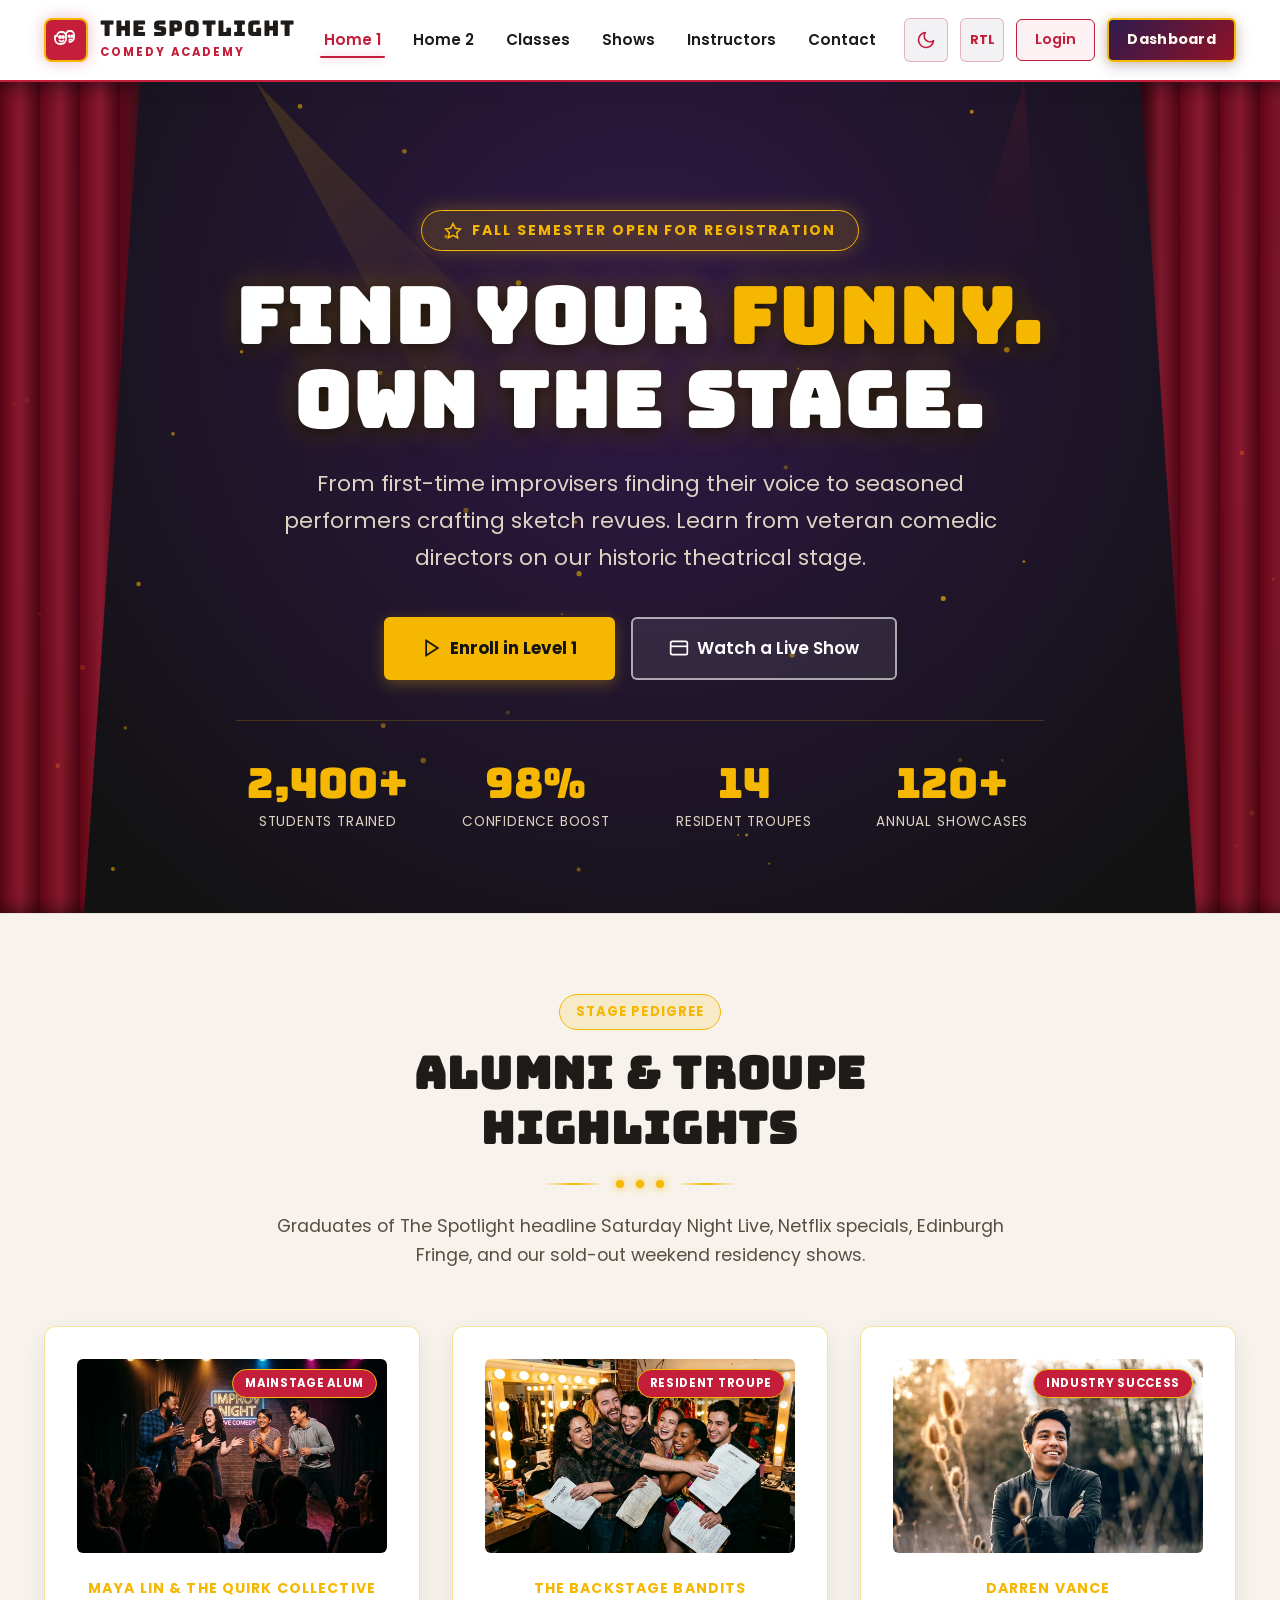
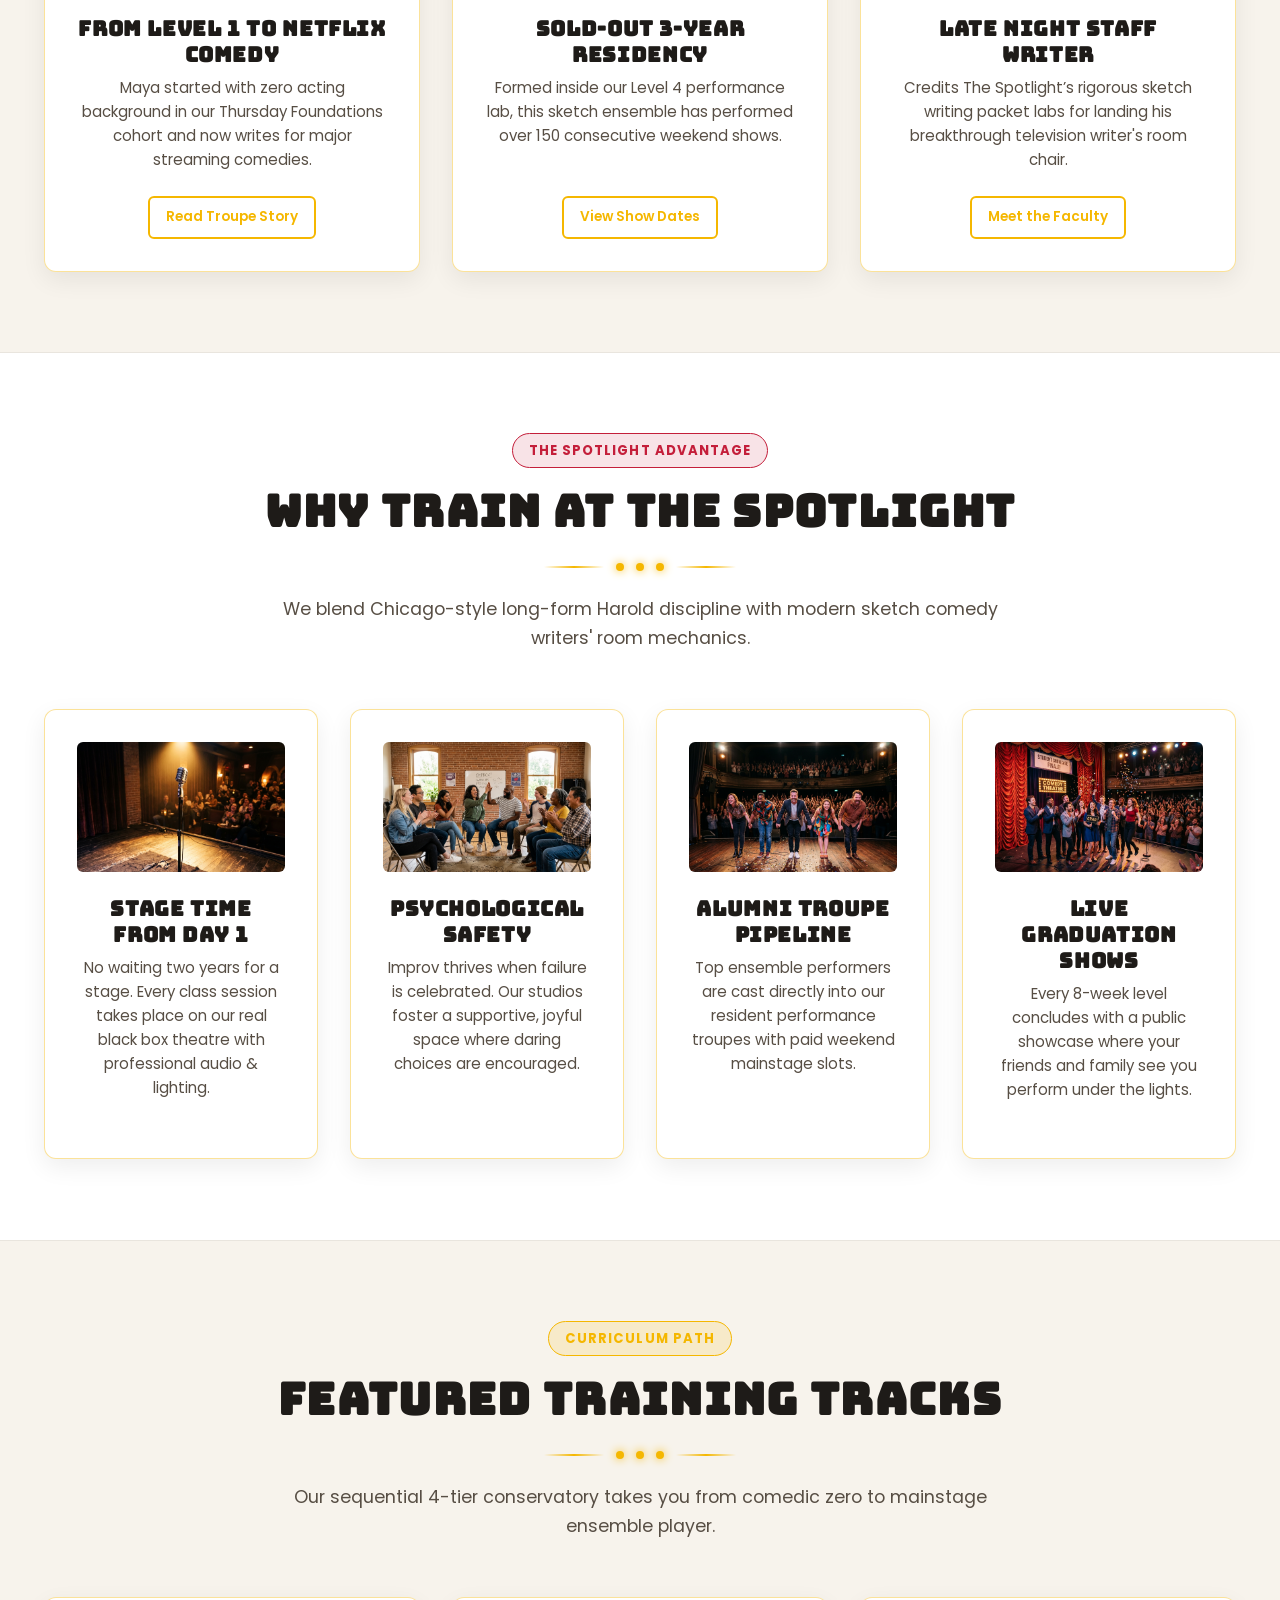
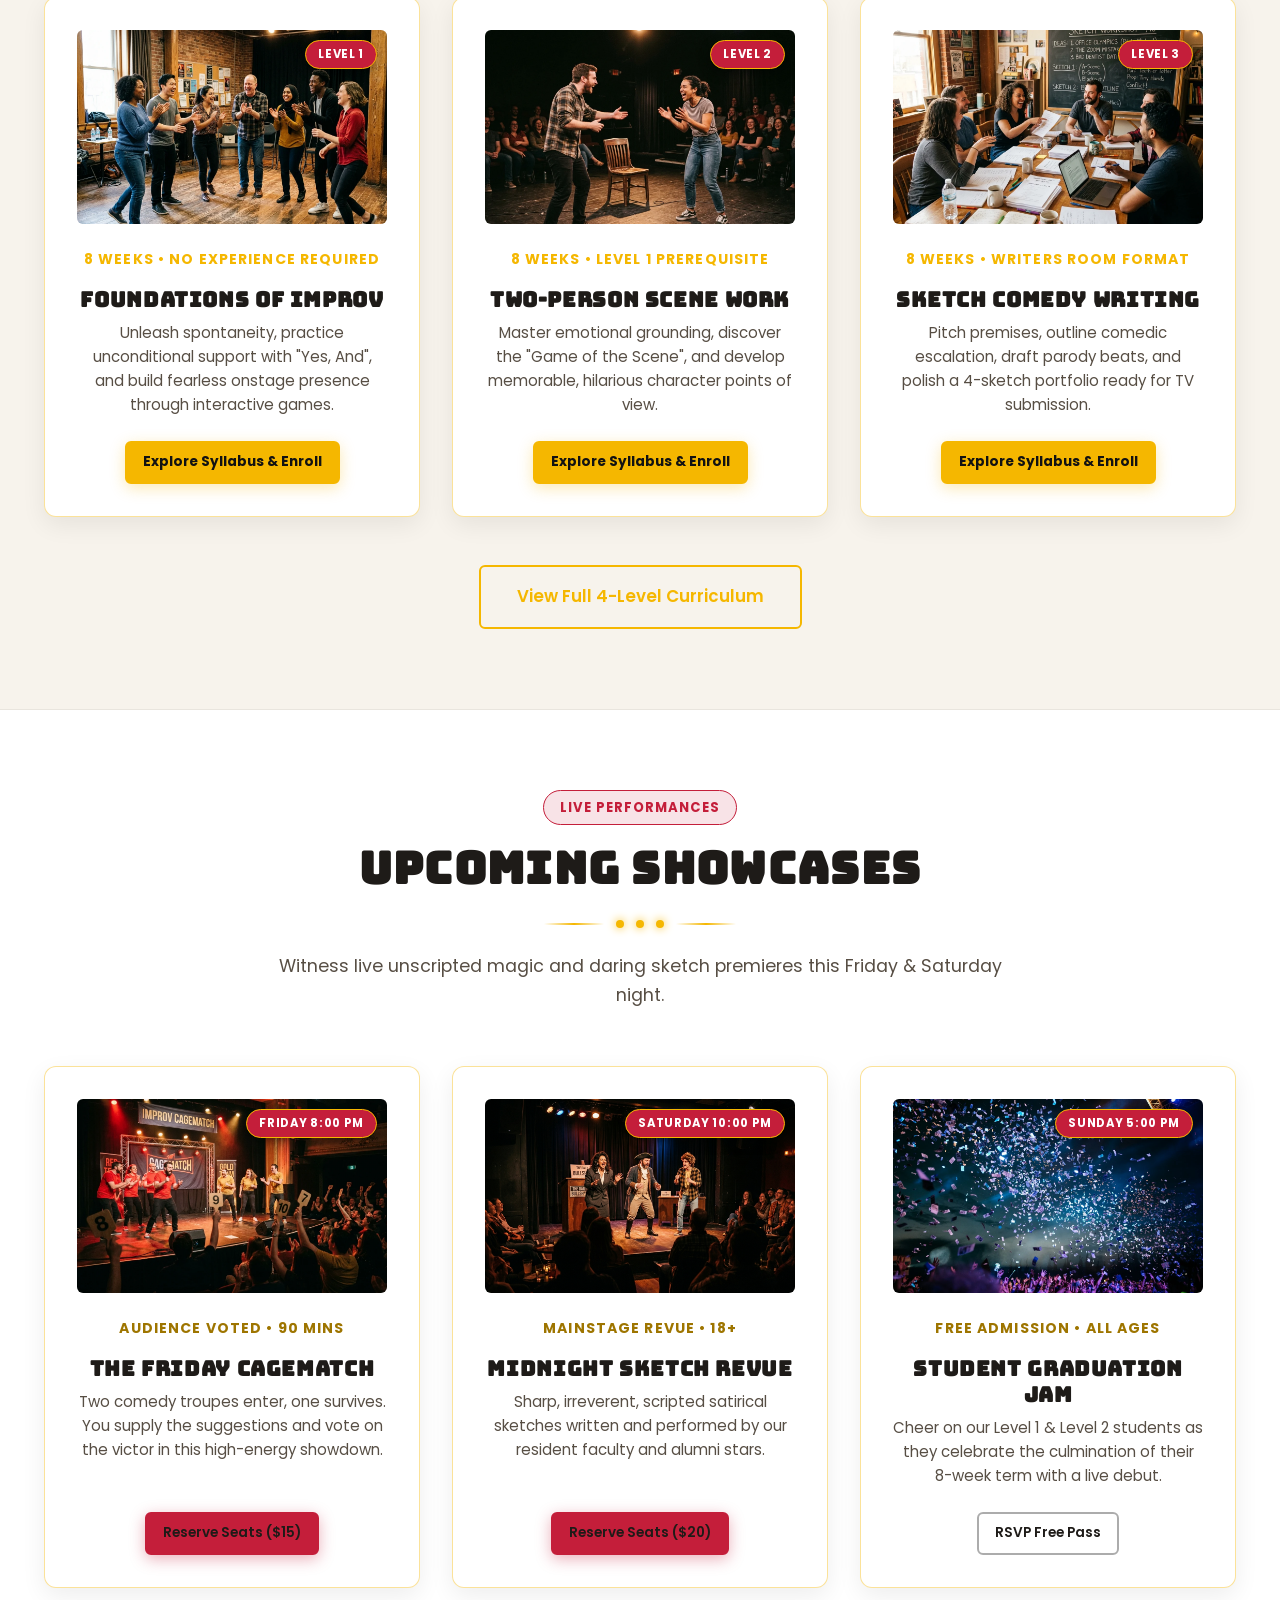
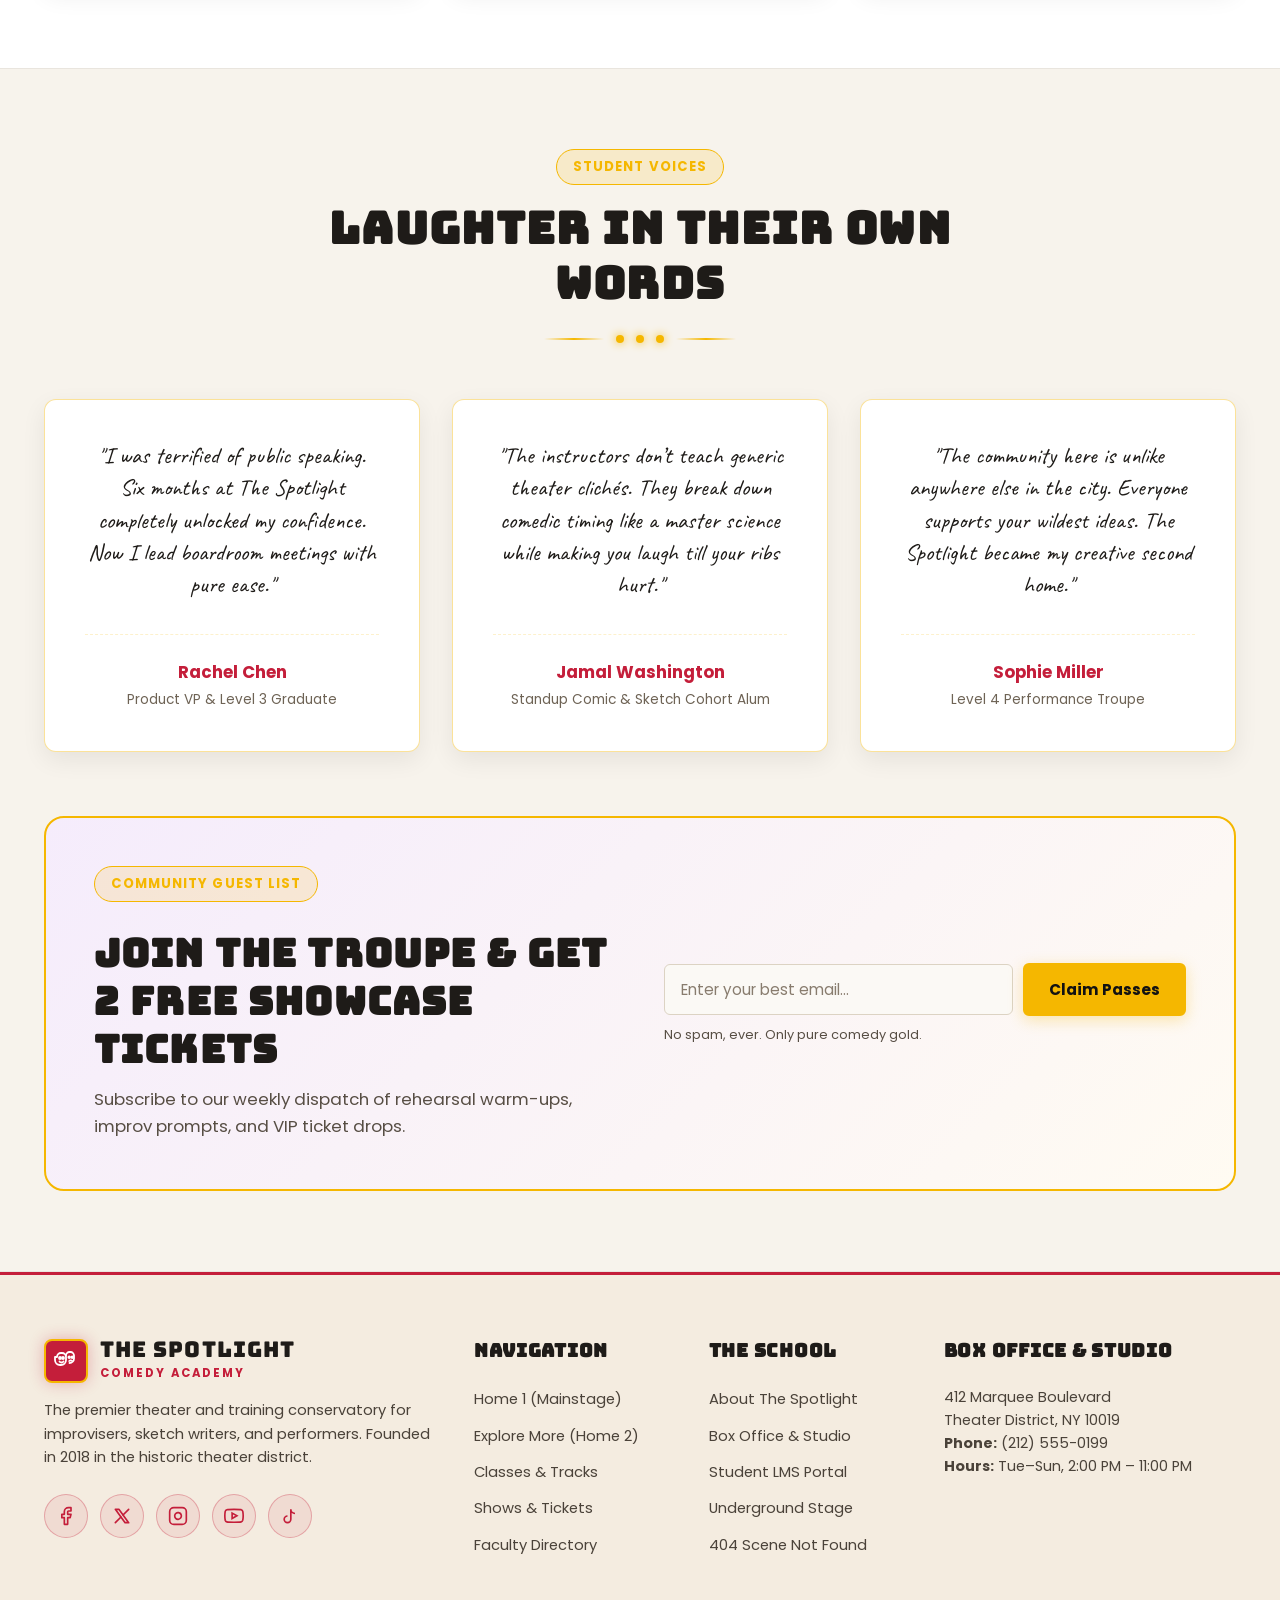
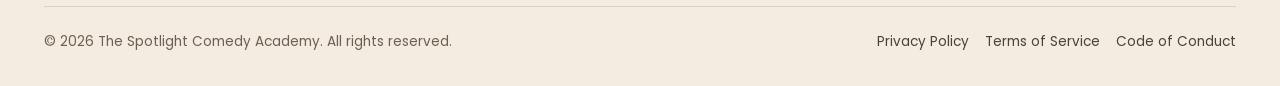
==== commit 763c9029: "5" ====
--- a/index.html
+++ b/index.html
@@ -3,8 +3,8 @@
 <head>
   <meta charset="UTF-8">
   <meta name="viewport" content="width=device-width, initial-scale=1.0">
-  <title>The Setup — Improv & Sketch Comedy Training School</title>
-  <meta name="description" content="Master stage comedy at The Setup. Professional improv and sketch comedy training with Second City alumni. Enroll in Level 1 today or catch a live show!">
+  <title>The Spotlight Comedy Academy — Improv & Sketch Comedy Training School</title>
+  <meta name="description" content="Master stage comedy at The Spotlight Comedy Academy. Professional improv and sketch comedy training with Second City alumni. Enroll in Level 1 today or catch a live show!">
   
   <!-- Favicon -->
   <link rel="icon" type="image/svg+xml" href="assets/images/favicon.svg">
@@ -19,9 +19,9 @@
   {
     "@context": "https://schema.org",
     "@type": "EducationalOrganization",
-    "name": "The Setup Improv & Sketch Comedy Training School",
+    "name": "The Spotlight Comedy Academy",
     "description": "Premier comedy theater and improv academy offering comprehensive training in long-form improv, sketch writing, and stage performance.",
-    "url": "https://thesetupcomedy.example.com",
+    "url": "https://thespotlightcomedy.example.com",
     "address": {
       "@type": "PostalAddress",
       "streetAddress": "412 Marquee Boulevard",
@@ -41,13 +41,13 @@
   <!-- Top Marquee Navigation -->
   <header class="site-header">
     <div class="header-container">
-      <a href="index.html" class="site-logo" aria-label="The Setup Comedy School Home">
+      <a href="index.html" class="site-logo" aria-label="The Spotlight Comedy Academy Home">
         <div class="logo-badge">
           <svg width="24" height="24" viewBox="0 0 24 24" fill="none" stroke="currentColor" stroke-width="1.8" stroke-linecap="round" stroke-linejoin="round"><path d="M3 8a4 4 0 0 1 4-4h1a4 4 0 0 1 4 4v3a5 5 0 0 1-5 5h-1a5 5 0 0 1-5-5V8z"/><circle cx="6" cy="9" r="1" fill="currentColor"/><circle cx="9" cy="9" r="1" fill="currentColor"/><path d="M5.5 12.5a2.5 2.5 0 0 0 4 0"/><path d="M12 6.5a3.5 3.5 0 0 1 3.5-3.5h1A3.5 3.5 0 0 1 20 6.5v3a4.5 4.5 0 0 1-4.5 4.5"/><circle cx="15.2" cy="8.2" r="0.8" fill="currentColor"/><circle cx="18.2" cy="8.2" r="0.8" fill="currentColor"/><path d="M15.2 12a2 2 0 0 1 3 0"/></svg>
         </div>
         <div class="logo-text">
-          <span class="logo-title">THE SETUP</span>
-          <span class="logo-sub">Comedy Training School</span>
+          <span class="logo-title">THE SPOTLIGHT</span>
+          <span class="logo-sub">Comedy Academy</span>
         </div>
       </a>
 
@@ -155,14 +155,14 @@
             <span class="bulb"></span>
             <span class="line"></span>
           </div>
-          <p>Graduates of The Setup headline Saturday Night Live, Netflix specials, Edinburgh Fringe, and our sold-out weekend residency shows.</p>
+          <p>Graduates of The Spotlight headline Saturday Night Live, Netflix specials, Edinburgh Fringe, and our sold-out weekend residency shows.</p>
         </div>
 
         <div class="card-grid grid-3">
           <div class="theatre-card dark-style">
             <div class="card-image-wrap">
               <div class="card-badge">Mainstage Alum</div>
-              <img src="assets/images/alumni-troupe-1.webp" alt="The Setup alumni performing on stage" width="400" height="250" loading="lazy">
+              <img src="assets/images/alumni-troupe-1.webp" alt="The Spotlight alumni performing on stage" width="400" height="250" loading="lazy">
             </div>
             <div class="card-subtitle">Maya Lin & The Quirk Collective</div>
             <h3 class="card-title">From Level 1 to Netflix Comedy</h3>
@@ -192,7 +192,7 @@
             </div>
             <div class="card-subtitle">Darren Vance</div>
             <h3 class="card-title">Late Night Staff Writer</h3>
-            <p class="card-description">Credits The Setup’s rigorous sketch writing packet labs for landing his breakthrough television writer's room chair.</p>
+            <p class="card-description">Credits The Spotlight’s rigorous sketch writing packet labs for landing his breakthrough television writer's room chair.</p>
             <div class="card-footer">
               <a href="pages/instructors.html" class="btn btn-sm btn-outline-gold">Meet the Faculty</a>
             </div>
@@ -205,8 +205,8 @@
     <section class="section">
       <div class="container">
         <div class="section-header">
-          <span class="section-tag">The Setup Advantage</span>
-          <h2>Why Train At The Setup</h2>
+          <span class="section-tag">The Spotlight Advantage</span>
+          <h2>Why Train At The Spotlight</h2>
           <div class="marquee-divider">
             <span class="line"></span>
             <span class="bulb"></span>
@@ -392,7 +392,7 @@
 
         <div class="card-grid grid-3" style="margin-bottom: var(--sp-8);">
           <div class="testimonial-card">
-            <div class="testimonial-quote">"I was terrified of public speaking. Six months at The Setup completely unlocked my confidence. Now I lead boardroom meetings with pure ease."</div>
+            <div class="testimonial-quote">"I was terrified of public speaking. Six months at The Spotlight completely unlocked my confidence. Now I lead boardroom meetings with pure ease."</div>
             <div class="testimonial-footer">
               <div class="student-author">Rachel Chen</div>
               <div class="student-meta">Product VP & Level 3 Graduate</div>
@@ -408,7 +408,7 @@
           </div>
 
           <div class="testimonial-card">
-            <div class="testimonial-quote">"The community here is unlike anywhere else in the city. Everyone supports your wildest ideas. The Setup became my creative second home."</div>
+            <div class="testimonial-quote">"The community here is unlike anywhere else in the city. Everyone supports your wildest ideas. The Spotlight became my creative second home."</div>
             <div class="testimonial-footer">
               <div class="student-author">Sophie Miller</div>
               <div class="student-meta">Level 4 Performance Troupe</div>
@@ -440,32 +440,32 @@
     <div class="container">
       <div class="footer-grid">
         <div>
-          <a href="index.html" class="site-logo footer-logo" aria-label="The Setup Comedy School Home" style="margin-bottom: 16px; display: inline-flex;">
+          <a href="index.html" class="site-logo footer-logo" aria-label="The Spotlight Comedy Academy Home" style="margin-bottom: 16px; display: inline-flex;">
             <div class="logo-badge">
               <svg width="24" height="24" viewBox="0 0 24 24" fill="none" stroke="currentColor" stroke-width="1.8" stroke-linecap="round" stroke-linejoin="round"><path d="M3 8a4 4 0 0 1 4-4h1a4 4 0 0 1 4 4v3a5 5 0 0 1-5 5h-1a5 5 0 0 1-5-5V8z"/><circle cx="6" cy="9" r="1" fill="currentColor"/><circle cx="9" cy="9" r="1" fill="currentColor"/><path d="M5.5 12.5a2.5 2.5 0 0 0 4 0"/><path d="M12 6.5a3.5 3.5 0 0 1 3.5-3.5h1A3.5 3.5 0 0 1 20 6.5v3a4.5 4.5 0 0 1-4.5 4.5"/><circle cx="15.2" cy="8.2" r="0.8" fill="currentColor"/><circle cx="18.2" cy="8.2" r="0.8" fill="currentColor"/><path d="M15.2 12a2 2 0 0 1 3 0"/></svg>
             </div>
             <div class="logo-text">
-              <span class="logo-title">THE SETUP</span>
-              <span class="logo-sub">Comedy Training School</span>
+              <span class="logo-title">THE SPOTLIGHT</span>
+              <span class="logo-sub">Comedy Academy</span>
             </div>
           </a>
           <p style="font-size: 0.92rem; line-height: 1.6; margin-bottom: 16px;">
             The premier theater and training conservatory for improvisers, sketch writers, and performers. Founded in 2018 in the historic theater district.
           </p>
           <div class="footer-social-row">
-            <a href="https://facebook.com" class="social-icon-btn" aria-label="The Setup Facebook" target="_blank" rel="noopener">
+            <a href="https://facebook.com" class="social-icon-btn" aria-label="The Spotlight Facebook" target="_blank" rel="noopener">
               <svg width="20" height="20" viewBox="0 0 24 24" fill="none" stroke="currentColor" stroke-width="2" stroke-linecap="round" stroke-linejoin="round"><path d="M18 2h-3a5 5 0 0 0-5 5v3H7v4h3v8h4v-8h3l1-4h-4V7a1 1 0 0 1 1-1h3z"/></svg>
             </a>
-            <a href="https://x.com" class="social-icon-btn" aria-label="The Setup X (Twitter)" target="_blank" rel="noopener">
+            <a href="https://x.com" class="social-icon-btn" aria-label="The Spotlight X (Twitter)" target="_blank" rel="noopener">
               <svg width="20" height="20" viewBox="0 0 24 24" fill="none" stroke="currentColor" stroke-width="2" stroke-linecap="round" stroke-linejoin="round"><path d="M4 4l11.733 16h4.267l-11.733 -16z"/><path d="M4 20l6.768 -6.768m2.46 -2.46l6.772 -6.772"/></svg>
             </a>
-            <a href="https://instagram.com" class="social-icon-btn" aria-label="The Setup Instagram" target="_blank" rel="noopener">
+            <a href="https://instagram.com" class="social-icon-btn" aria-label="The Spotlight Instagram" target="_blank" rel="noopener">
               <svg width="20" height="20" viewBox="0 0 24 24" fill="none" stroke="currentColor" stroke-width="2"><rect x="2" y="2" width="20" height="20" rx="5" ry="5"/><path d="M16 11.37A4 4 0 1 1 12.63 8 4 4 0 0 1 16 11.37z"/><line x1="17.5" y1="6.5" x2="17.51" y2="6.5"/></svg>
             </a>
-            <a href="https://youtube.com" class="social-icon-btn" aria-label="The Setup YouTube" target="_blank" rel="noopener">
+            <a href="https://youtube.com" class="social-icon-btn" aria-label="The Spotlight YouTube" target="_blank" rel="noopener">
               <svg width="20" height="20" viewBox="0 0 24 24" fill="none" stroke="currentColor" stroke-width="2"><path d="M22.54 6.42a2.78 2.78 0 0 0-1.94-2C18.88 4 12 4 12 4s-6.88 0-8.6.46a2.78 2.78 0 0 0-1.94 2A29 29 0 0 0 1 11.75a29 29 0 0 0 .46 5.33A2.78 2.78 0 0 0 3.4 19c1.72.46 8.6.46 8.6.46s6.88 0 8.6-.46a2.78 2.78 0 0 0 1.94-2 29 29 0 0 0 .46-5.25 29 29 0 0 0-.46-5.33z"/><polygon points="9.75 15.02 15.5 11.75 9.75 8.48 9.75 15.02"/></svg>
             </a>
-            <a href="https://tiktok.com" class="social-icon-btn" aria-label="The Setup TikTok" target="_blank" rel="noopener">
+            <a href="https://tiktok.com" class="social-icon-btn" aria-label="The Spotlight TikTok" target="_blank" rel="noopener">
               <svg width="20" height="20" viewBox="0 0 24 24" fill="none" stroke="currentColor" stroke-width="2"><path d="M9 12a4 4 0 1 0 4 4V4a5 5 0 0 0 5 5"/></svg>
             </a>
           </div>
@@ -485,7 +485,7 @@
         <div>
           <h4 class="footer-title">The School</h4>
           <ul class="footer-links-list">
-            <li><a href="pages/about.html">About The Setup</a></li>
+            <li><a href="pages/about.html">About The Spotlight</a></li>
             <li><a href="pages/contact.html">Box Office & Studio</a></li>
             <li><a href="pages/dashboard.html">Student LMS Portal</a></li>
             <li><a href="pages/coming-soon.html">Underground Stage</a></li>
@@ -505,7 +505,7 @@
       </div>
 
       <div class="footer-bottom">
-        <div>&copy; 2026 The Setup Improv & Sketch Comedy Training School. All rights reserved.</div>
+        <div>&copy; 2026 The Spotlight Comedy Academy. All rights reserved.</div>
         <div style="display: flex; gap: 16px;">
           <a href="pages/contact.html">Privacy Policy</a>
           <a href="pages/contact.html">Terms of Service</a>
--- a/assets/css/style.css
+++ b/assets/css/style.css
@@ -1,5 +1,5 @@
 /* ==========================================================================
-   THE SETUP - IMPROV & SKETCH COMEDY TRAINING SCHOOL
+   THE SPOTLIGHT COMEDY ACADEMY
    Primary Design System & Core Stylesheet
    ========================================================================== */
 
@@ -510,19 +510,35 @@
 }
 
 /* Outline Button - Context Aware */
+.btn-outline {
+  background: transparent;
+  color: var(--text-primary);
+  border-color: rgba(18, 18, 18, 0.35);
+}
+
 .btn-outline:not(:hover):not(:focus):not(:active) {
   background: transparent;
-  color: var(--text-primary) !important;
+  color: var(--text-primary);
   border-color: rgba(18, 18, 18, 0.35);
 }
 
+.section-dark .btn-outline,
 .section-dark .btn-outline:not(:hover):not(:focus):not(:active),
+.section-violet .btn-outline,
 .section-violet .btn-outline:not(:hover):not(:focus):not(:active),
+.page-hero .btn-outline,
 .page-hero .btn-outline:not(:hover):not(:focus):not(:active),
+.hero-home1 .btn-outline,
+.hero-home1 .btn-outline:not(:hover):not(:focus):not(:active),
+.hero-home2 .btn-outline,
+.hero-home2 .btn-outline:not(:hover):not(:focus):not(:active),
+.site-footer .btn-outline,
 .site-footer .btn-outline:not(:hover):not(:focus):not(:active),
+.theatre-card.dark-style .btn-outline,
 .theatre-card.dark-style .btn-outline:not(:hover):not(:focus):not(:active) {
-  color: var(--marquee-cream) !important;
-  border-color: rgba(255, 248, 237, 0.5);
+  color: #ffffff !important;
+  border-color: rgba(255, 255, 255, 0.6) !important;
+  background: rgba(255, 255, 255, 0.08) !important;
 }
 
 .btn-outline:hover,
@@ -531,6 +547,8 @@
 .section-dark .btn-outline:hover,
 .section-violet .btn-outline:hover,
 .page-hero .btn-outline:hover,
+.hero-home1 .btn-outline:hover,
+.hero-home2 .btn-outline:hover,
 .site-footer .btn-outline:hover,
 .theatre-card.dark-style .btn-outline:hover {
   background: var(--spotlight-gold) !important;
@@ -898,13 +916,23 @@
 
 /* Auth / Standalone Pages Top Actions Bar */
 .auth-top-actions {
-  position: absolute;
-  top: 20px;
-  right: 20px;
-  z-index: 100;
-  display: flex;
-  gap: 10px;
-  align-items: center;
+  position: absolute !important;
+  top: 18px !important;
+  right: 20px !important;
+  z-index: 1000 !important;
+  display: flex !important;
+  gap: 10px !important;
+  align-items: center !important;
+}
+
+.auth-main,
+main#main-content.auth-main,
+body > main#main-content.auth-main,
+body.dark-mode > main#main-content.auth-main,
+html[data-theme="dark"] body > main#main-content.auth-main {
+  padding-top: 80px !important;
+  padding-bottom: 40px !important;
+  box-sizing: border-box !important;
 }
 
 .card-footer {
@@ -1990,6 +2018,39 @@
   height: calc(100vh - 64px);
 }
 
+/* Sidebar Utility Controls (Theme & RTL inside Hamburger Drawer on Mobile) */
+.sidebar-utility-controls {
+  display: none;
+  flex-direction: row;
+  align-items: center;
+  justify-content: center;
+  gap: 12px;
+  padding: 0 0 14px 0;
+  border-bottom: 1px solid rgba(255, 255, 255, 0.1);
+  margin-bottom: 14px;
+}
+
+.sidebar-utility-controls .utility-btn {
+  width: 40px;
+  height: 40px;
+  border-radius: 9px;
+  display: flex;
+  align-items: center;
+  justify-content: center;
+  padding: 0;
+  background: rgba(255, 255, 255, 0.06);
+  border: 1.5px solid rgba(245, 183, 0, 0.35);
+  color: var(--spotlight-gold);
+  cursor: pointer;
+  transition: all 0.2s ease;
+}
+
+.sidebar-utility-controls .utility-btn:hover {
+  background: rgba(245, 183, 0, 0.2);
+  border-color: var(--spotlight-gold);
+  color: #FFF8ED;
+}
+
 .sidebar-nav {
   display: flex;
   flex-direction: column;
@@ -2197,6 +2258,110 @@
     white-space: normal;
     width: 100%;
     flex-shrink: 0;
+  }
+
+  /* Clean up Dashboard Topbar Header on Mobile: Keep Theme & RTL inside Hamburger Menu */
+  .app-topbar .topbar-right .theme-toggle-btn,
+  .app-topbar .topbar-right .rtl-toggle-btn {
+    display: none !important;
+  }
+
+  .sidebar-utility-controls {
+    display: flex !important;
+  }
+
+  .app-topbar {
+    padding: 0 12px !important;
+  }
+
+  .topbar-left {
+    gap: 8px !important;
+  }
+
+  .topbar-logo {
+    gap: 8px !important;
+  }
+
+  .topbar-logo .logo-title {
+    font-size: 1.05rem !important;
+  }
+
+  .topbar-logo .logo-sub {
+    font-size: 0.62rem !important;
+  }
+}
+
+/* Dashboard Billing & Payment Cards Responsive Layout */
+.dash-billing-cards {
+  display: grid;
+  grid-template-columns: repeat(2, 1fr);
+  gap: 20px;
+  margin-bottom: 24px;
+}
+
+.dash-billing-card {
+  padding: 22px;
+  display: flex;
+  flex-direction: column;
+  justify-content: space-between;
+  gap: 18px;
+  height: 100%;
+}
+
+.billing-card-header {
+  display: flex;
+  align-items: flex-start;
+  gap: 14px;
+}
+
+.billing-icon-badge {
+  width: 44px;
+  height: 44px;
+  border-radius: 10px;
+  background: rgba(255, 255, 255, 0.08);
+  border: 1px solid rgba(255, 255, 255, 0.15);
+  display: flex;
+  align-items: center;
+  justify-content: center;
+  color: #FFF8ED;
+  flex-shrink: 0;
+}
+
+.billing-icon-badge.gold {
+  background: rgba(245, 183, 0, 0.12);
+  border-color: rgba(245, 183, 0, 0.4);
+  color: var(--spotlight-gold);
+}
+
+.billing-card-actions {
+  display: flex;
+  flex-wrap: wrap;
+  gap: 10px;
+  align-items: center;
+  width: 100%;
+  margin-top: auto;
+}
+
+.billing-card-actions .btn {
+  flex: 1 1 auto;
+  min-width: 120px;
+  justify-content: center;
+  white-space: nowrap;
+}
+
+@media (max-width: 768px) {
+  .dash-billing-cards {
+    grid-template-columns: 1fr !important;
+    gap: 16px !important;
+  }
+
+  .billing-card-actions {
+    flex-direction: column !important;
+    width: 100% !important;
+  }
+
+  .billing-card-actions .btn {
+    width: 100% !important;
   }
 }
 
@@ -2750,24 +2915,41 @@
     padding: 2px 4px !important;
   }
 
-  /* Prevent Auth Top Buttons from Touching Auth Card Box on Mobile */
+  /* Prevent Auth Top Buttons from Touching Auth Card Box on Mobile in Light & Dark Mode */
   .auth-top-actions {
     position: absolute !important;
     top: 14px !important;
     right: 14px !important;
     gap: 8px !important;
-    z-index: 100 !important;
-  }
-
-  body > main#main-content,
-  body.dark-mode > main#main-content,
-  main#main-content {
+    z-index: 1000 !important;
+    display: flex !important;
+    align-items: center !important;
+  }
+
+  body > main#main-content:not(.auth-main),
+  body.dark-mode > main#main-content:not(.auth-main),
+  html[data-theme="dark"] body > main#main-content:not(.auth-main),
+  main#main-content:not(.auth-main) {
     padding-top: 0 !important;
     align-items: flex-start !important;
   }
 
-  main#main-content.auth-main {
-    padding-top: 24px !important;
+  body > main#main-content.auth-main,
+  body.dark-mode > main#main-content.auth-main,
+  html[data-theme="dark"] body > main#main-content.auth-main,
+  main#main-content.auth-main,
+  .auth-main {
+    padding-top: 80px !important;
+    padding-bottom: 40px !important;
+    align-items: center !important;
+    justify-content: flex-start !important;
+    box-sizing: border-box !important;
+  }
+
+  .auth-container {
+    margin-top: 0 !important;
+    width: 100% !important;
+    box-sizing: border-box !important;
   }
 
   /* Prevent Any Button Text Cropping Across Mobile Pages */
@@ -3938,44 +4120,92 @@
   color: #F5B700 !important;
 }
 
-/* Outline Buttons in All Heroes in Light Mode */
+/* Outline Buttons in All Heroes in Light Mode ("WHITE THEME") */
 .hero-home1 .btn-outline,
+.hero-home1 .btn-outline:not(:hover):not(:focus):not(:active),
 .hero-home2 .btn-outline,
+.hero-home2 .btn-outline:not(:hover):not(:focus):not(:active),
 .page-hero .btn-outline,
+.page-hero .btn-outline:not(:hover):not(:focus):not(:active),
+.hero-cta-group .btn-outline,
+.hero-cta-group .btn-outline:not(:hover):not(:focus):not(:active),
 html:not([data-theme="dark"]) .hero-home1 .btn-outline,
+html:not([data-theme="dark"]) .hero-home1 .btn-outline:not(:hover):not(:focus):not(:active),
 html:not([data-theme="dark"]) .hero-home2 .btn-outline,
+html:not([data-theme="dark"]) .hero-home2 .btn-outline:not(:hover):not(:focus):not(:active),
 html:not([data-theme="dark"]) .page-hero .btn-outline,
+html:not([data-theme="dark"]) .page-hero .btn-outline:not(:hover):not(:focus):not(:active),
+html:not([data-theme="dark"]) .hero-cta-group .btn-outline,
+html:not([data-theme="dark"]) .hero-cta-group .btn-outline:not(:hover):not(:focus):not(:active),
 :root[data-theme="light"] .hero-home1 .btn-outline,
+:root[data-theme="light"] .hero-home1 .btn-outline:not(:hover):not(:focus):not(:active),
 :root[data-theme="light"] .hero-home2 .btn-outline,
-:root[data-theme="light"] .page-hero .btn-outline {
+:root[data-theme="light"] .hero-home2 .btn-outline:not(:hover):not(:focus):not(:active),
+:root[data-theme="light"] .page-hero .btn-outline,
+:root[data-theme="light"] .page-hero .btn-outline:not(:hover):not(:focus):not(:active),
+:root[data-theme="light"] .hero-cta-group .btn-outline,
+:root[data-theme="light"] .hero-cta-group .btn-outline:not(:hover):not(:focus):not(:active),
+body:not(.dark-mode) .hero-home1 .btn-outline,
+body:not(.dark-mode) .hero-home1 .btn-outline:not(:hover):not(:focus):not(:active),
+body:not(.dark-mode) .hero-home2 .btn-outline,
+body:not(.dark-mode) .hero-home2 .btn-outline:not(:hover):not(:focus):not(:active),
+body:not(.dark-mode) .page-hero .btn-outline,
+body:not(.dark-mode) .page-hero .btn-outline:not(:hover):not(:focus):not(:active),
+body:not(.dark-mode) .hero-cta-group .btn-outline,
+body:not(.dark-mode) .hero-cta-group .btn-outline:not(:hover):not(:focus):not(:active) {
   color: #ffffff !important;
-  border-color: rgba(255, 255, 255, 0.35) !important;
-  background: rgba(255, 255, 255, 0.05) !important;
+  border-color: rgba(255, 255, 255, 0.6) !important;
+  background: rgba(255, 255, 255, 0.08) !important;
 }
 
 .hero-home1 .btn-outline:hover,
 .hero-home2 .btn-outline:hover,
 .page-hero .btn-outline:hover,
+.hero-cta-group .btn-outline:hover,
 html:not([data-theme="dark"]) .hero-home1 .btn-outline:hover,
 html:not([data-theme="dark"]) .hero-home2 .btn-outline:hover,
 html:not([data-theme="dark"]) .page-hero .btn-outline:hover,
+html:not([data-theme="dark"]) .hero-cta-group .btn-outline:hover,
 :root[data-theme="light"] .hero-home1 .btn-outline:hover,
 :root[data-theme="light"] .hero-home2 .btn-outline:hover,
-:root[data-theme="light"] .page-hero .btn-outline:hover {
+:root[data-theme="light"] .page-hero .btn-outline:hover,
+:root[data-theme="light"] .hero-cta-group .btn-outline:hover,
+body:not(.dark-mode) .hero-home1 .btn-outline:hover,
+body:not(.dark-mode) .hero-home2 .btn-outline:hover,
+body:not(.dark-mode) .page-hero .btn-outline:hover,
+body:not(.dark-mode) .hero-cta-group .btn-outline:hover {
+  color: #121212 !important;
+  border-color: #F5B700 !important;
+  background: #F5B700 !important;
+}
+
+.hero-home2 .btn-outline-gold,
+.hero-home2 .btn-outline-gold:not(:hover):not(:focus):not(:active),
+.page-hero .btn-outline-gold,
+.page-hero .btn-outline-gold:not(:hover):not(:focus):not(:active),
+.hero-cta-group .btn-outline-gold,
+.hero-cta-group .btn-outline-gold:not(:hover):not(:focus):not(:active),
+html:not([data-theme="dark"]) .hero-home2 .btn-outline-gold,
+html:not([data-theme="dark"]) .hero-home2 .btn-outline-gold:not(:hover):not(:focus):not(:active),
+html:not([data-theme="dark"]) .page-hero .btn-outline-gold,
+html:not([data-theme="dark"]) .page-hero .btn-outline-gold:not(:hover):not(:focus):not(:active),
+html:not([data-theme="dark"]) .hero-cta-group .btn-outline-gold,
+html:not([data-theme="dark"]) .hero-cta-group .btn-outline-gold:not(:hover):not(:focus):not(:active),
+:root[data-theme="light"] .hero-home2 .btn-outline-gold,
+:root[data-theme="light"] .hero-home2 .btn-outline-gold:not(:hover):not(:focus):not(:active),
+:root[data-theme="light"] .page-hero .btn-outline-gold,
+:root[data-theme="light"] .page-hero .btn-outline-gold:not(:hover):not(:focus):not(:active),
+:root[data-theme="light"] .hero-cta-group .btn-outline-gold,
+:root[data-theme="light"] .hero-cta-group .btn-outline-gold:not(:hover):not(:focus):not(:active),
+body:not(.dark-mode) .hero-home2 .btn-outline-gold,
+body:not(.dark-mode) .hero-home2 .btn-outline-gold:not(:hover):not(:focus):not(:active),
+body:not(.dark-mode) .page-hero .btn-outline-gold,
+body:not(.dark-mode) .page-hero .btn-outline-gold:not(:hover):not(:focus):not(:active),
+body:not(.dark-mode) .hero-cta-group .btn-outline-gold,
+body:not(.dark-mode) .hero-cta-group .btn-outline-gold:not(:hover):not(:focus):not(:active) {
   color: #F5B700 !important;
   border-color: #F5B700 !important;
   background: rgba(245, 183, 0, 0.15) !important;
-}
-
-.hero-home2 .btn-outline-gold,
-.page-hero .btn-outline-gold,
-html:not([data-theme="dark"]) .hero-home2 .btn-outline-gold,
-html:not([data-theme="dark"]) .page-hero .btn-outline-gold,
-:root[data-theme="light"] .hero-home2 .btn-outline-gold,
-:root[data-theme="light"] .page-hero .btn-outline-gold {
-  color: #F5B700 !important;
-  border-color: #F5B700 !important;
-  background: rgba(245, 183, 0, 0.1) !important;
 }
 
 /* Stats in Hero Sections */
@@ -4278,6 +4508,22 @@
   border-right: 1px solid #e2e8f0 !important;
 }
 
+html:not([data-theme="dark"]) body:not(.dark-mode) .sidebar-utility-controls {
+  border-bottom-color: rgba(0, 0, 0, 0.08) !important;
+}
+
+html:not([data-theme="dark"]) body:not(.dark-mode) .sidebar-utility-controls .utility-btn {
+  background: #f8fafc !important;
+  border-color: #cbd5e1 !important;
+  color: #0f172a !important;
+}
+
+html:not([data-theme="dark"]) body:not(.dark-mode) .sidebar-utility-controls .utility-btn:hover {
+  background: #ffffff !important;
+  border-color: var(--spotlight-gold) !important;
+  color: #b88300 !important;
+}
+
 html:not([data-theme="dark"]) body:not(.dark-mode) .app-sidebar .dash-tab-btn {
   background: transparent !important;
   border: 1px solid transparent !important;
@@ -4302,6 +4548,22 @@
 }
 
 html:not([data-theme="dark"]) body:not(.dark-mode) .app-sidebar .dash-tab-btn.active svg {
+  color: #b88300 !important;
+}
+
+html:not([data-theme="dark"]) body:not(.dark-mode) .dash-billing-card .card-title {
+  color: #1e1b18 !important;
+}
+
+html:not([data-theme="dark"]) body:not(.dark-mode) .billing-icon-badge {
+  background: #f1f5f9 !important;
+  border-color: #cbd5e1 !important;
+  color: #0f172a !important;
+}
+
+html:not([data-theme="dark"]) body:not(.dark-mode) .billing-icon-badge.gold {
+  background: rgba(245, 183, 0, 0.15) !important;
+  border-color: var(--spotlight-gold) !important;
   color: #b88300 !important;
 }
 
--- a/assets/css/dark-mode.css
+++ b/assets/css/dark-mode.css
@@ -1,5 +1,5 @@
 /* ==========================================================================
-   THE SETUP - IMPROV & SKETCH COMEDY TRAINING SCHOOL
+   THE SPOTLIGHT COMEDY ACADEMY
    Dark Mode Stylesheet (Ink Black & Theatrical Stage Glow)
    ========================================================================== */
 
--- a/assets/css/rtl.css
+++ b/assets/css/rtl.css
@@ -1,5 +1,5 @@
 /* ==========================================================================
-   THE SETUP - IMPROV & SKETCH COMEDY TRAINING SCHOOL
+   THE SPOTLIGHT COMEDY ACADEMY
    RTL (Right-To-Left) Stylesheet for Arabic / Hebrew
    ========================================================================== */
 
@@ -18,7 +18,7 @@
   right: auto !important;
 }
 
-@media (max-width: 639.98px) {
+@media (max-width: 768px) {
   [dir="rtl"] .auth-top-actions {
     left: 14px !important;
     right: auto !important;
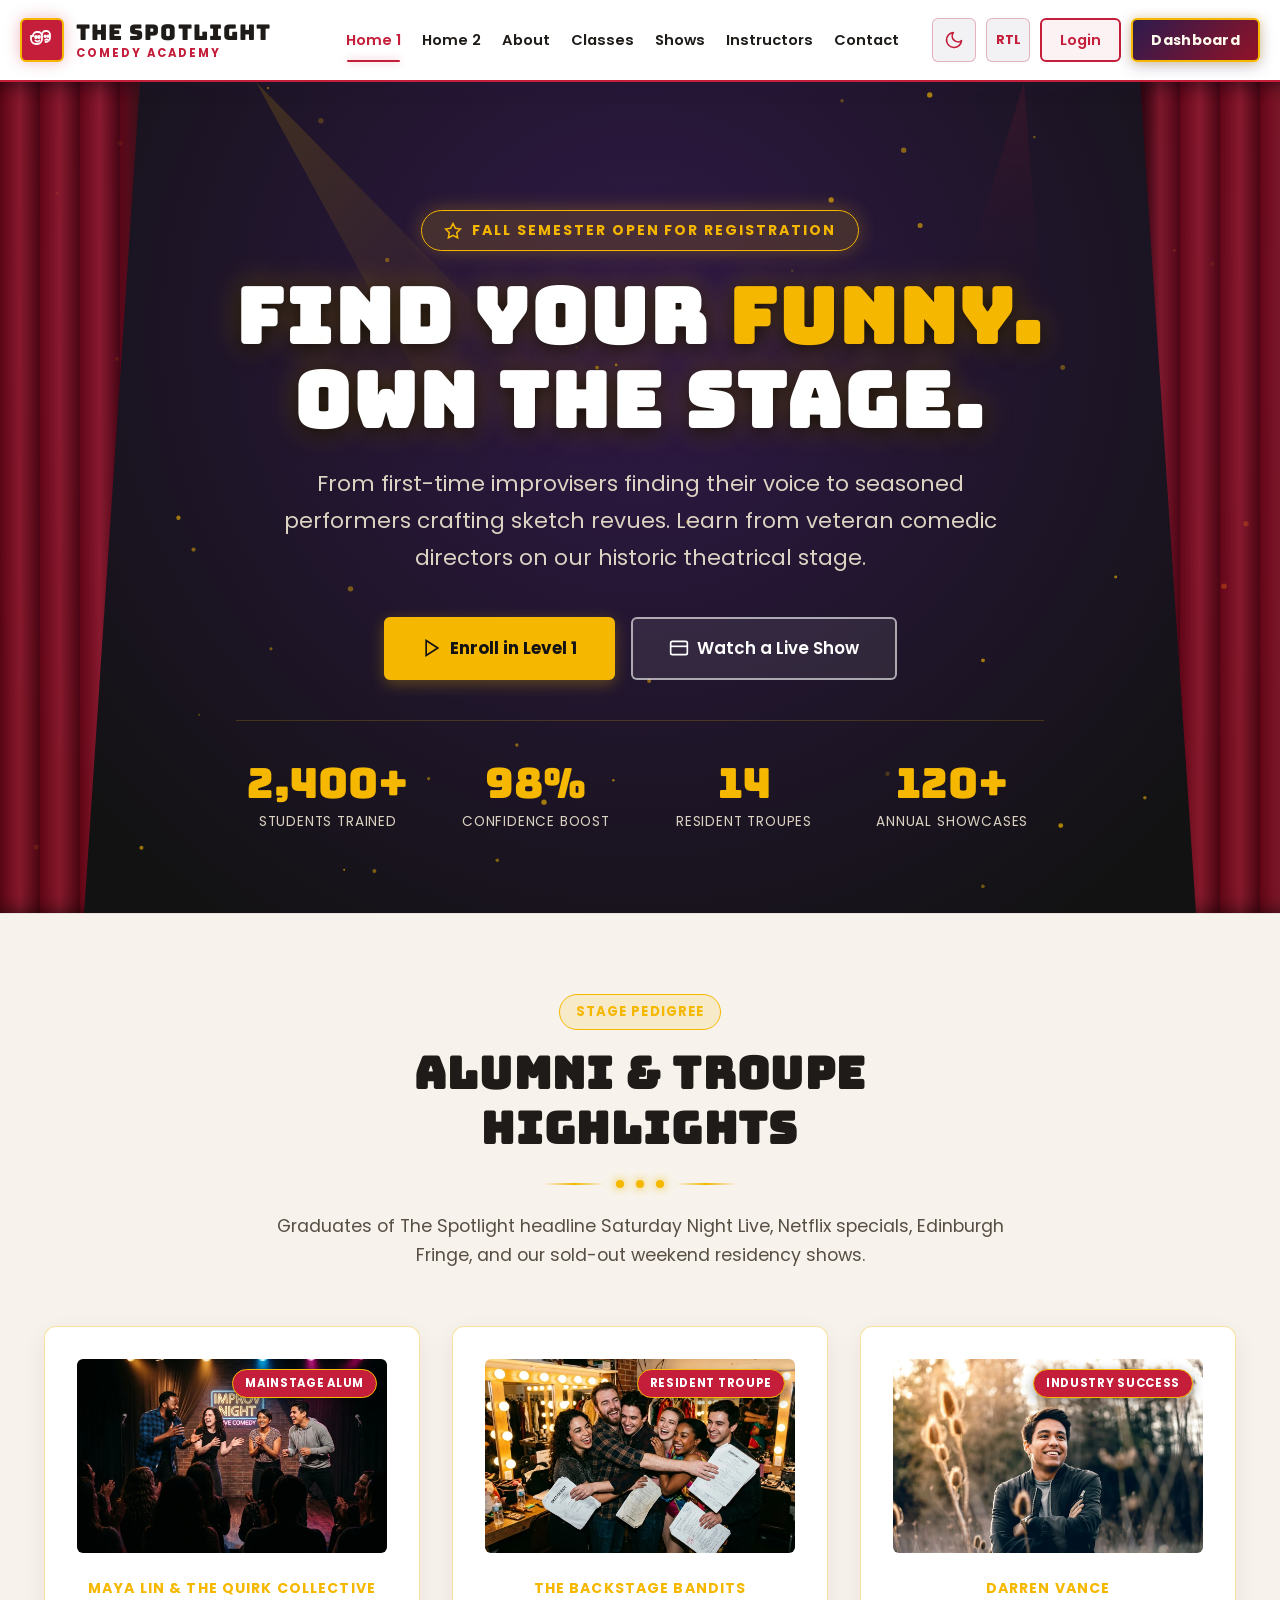
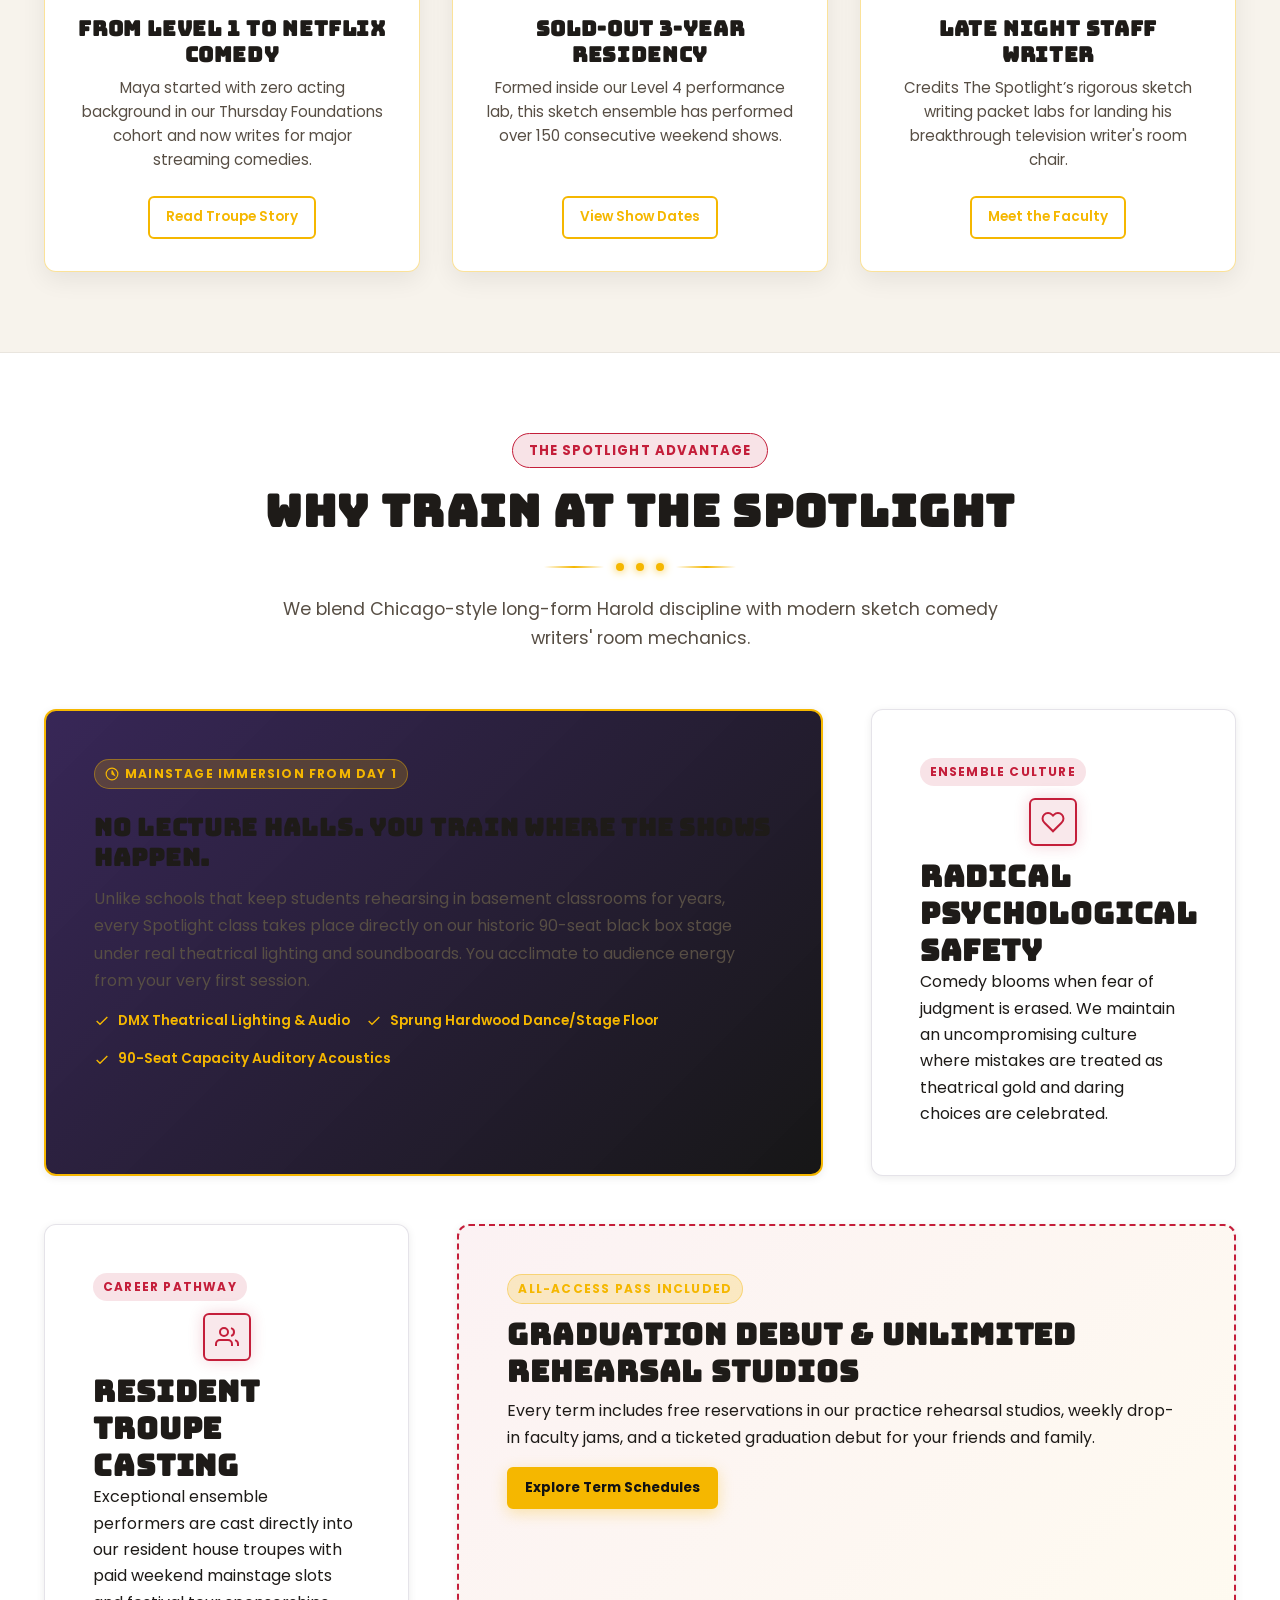
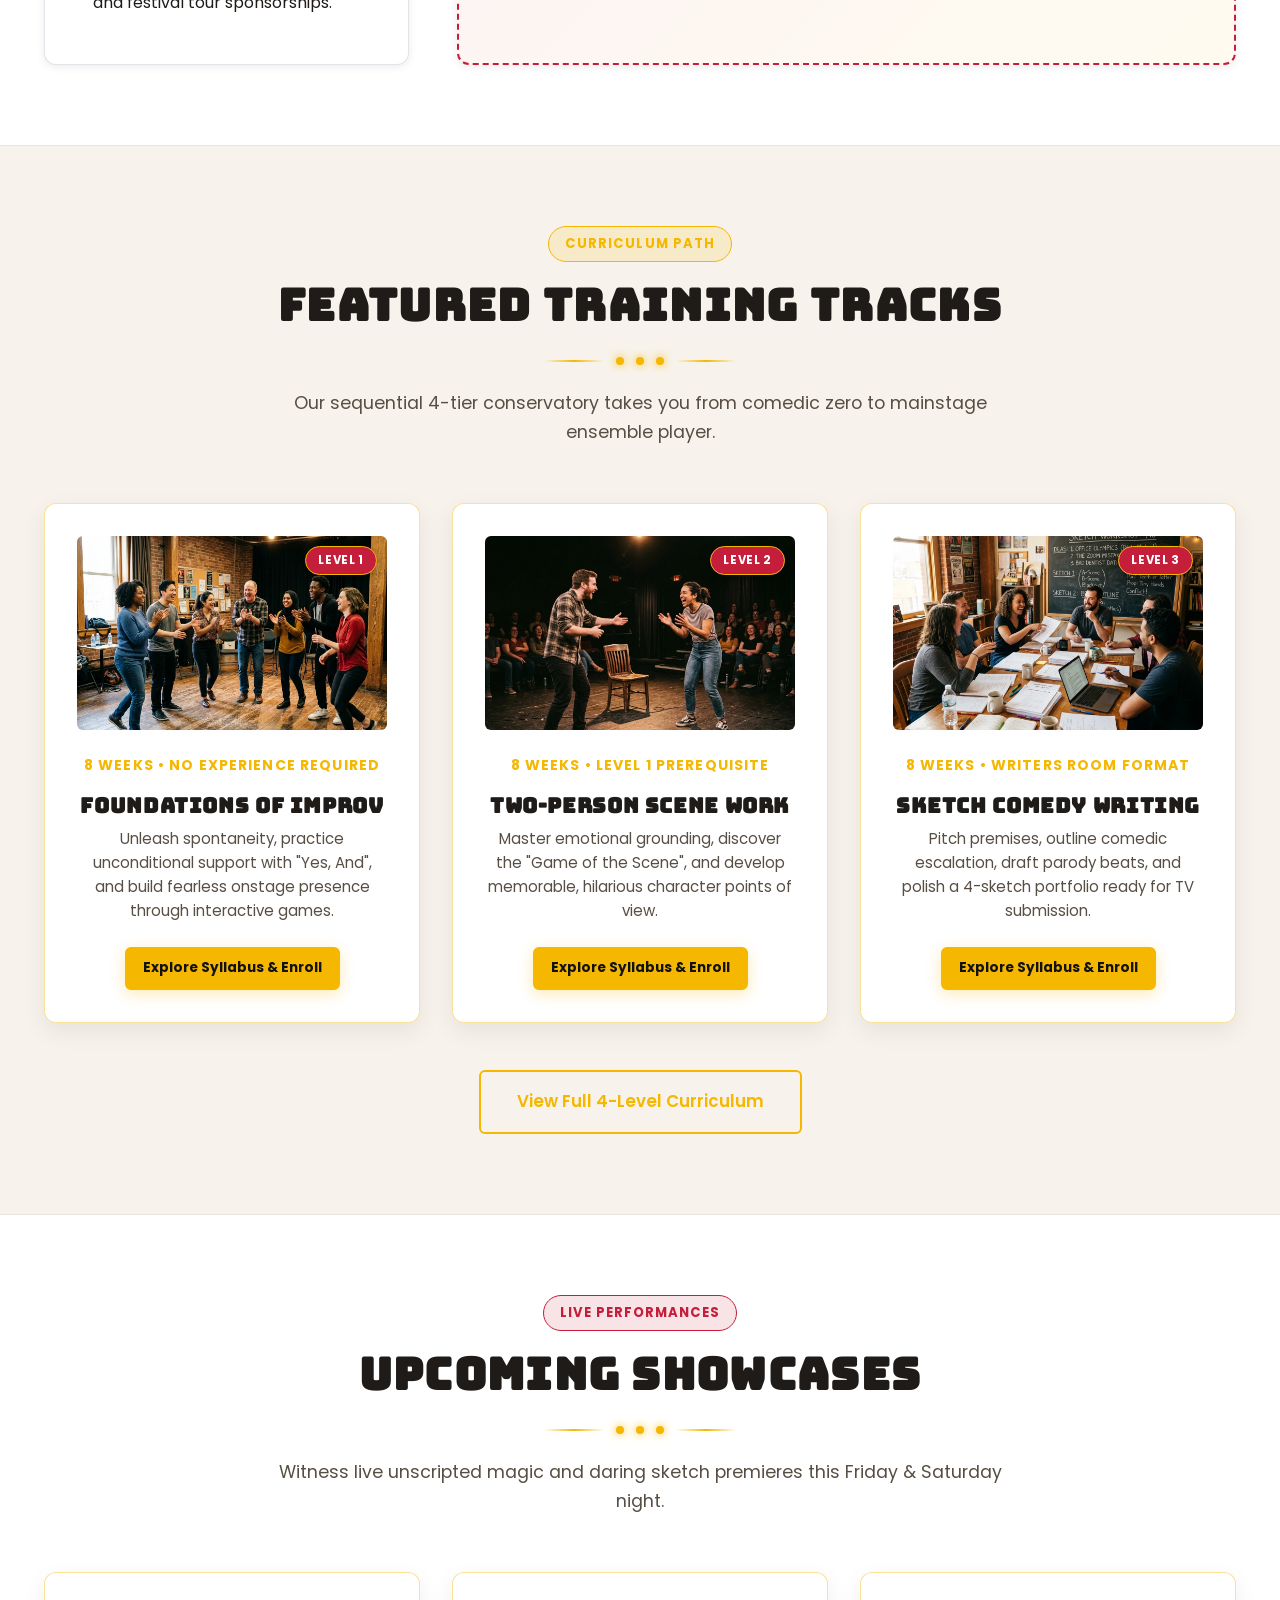
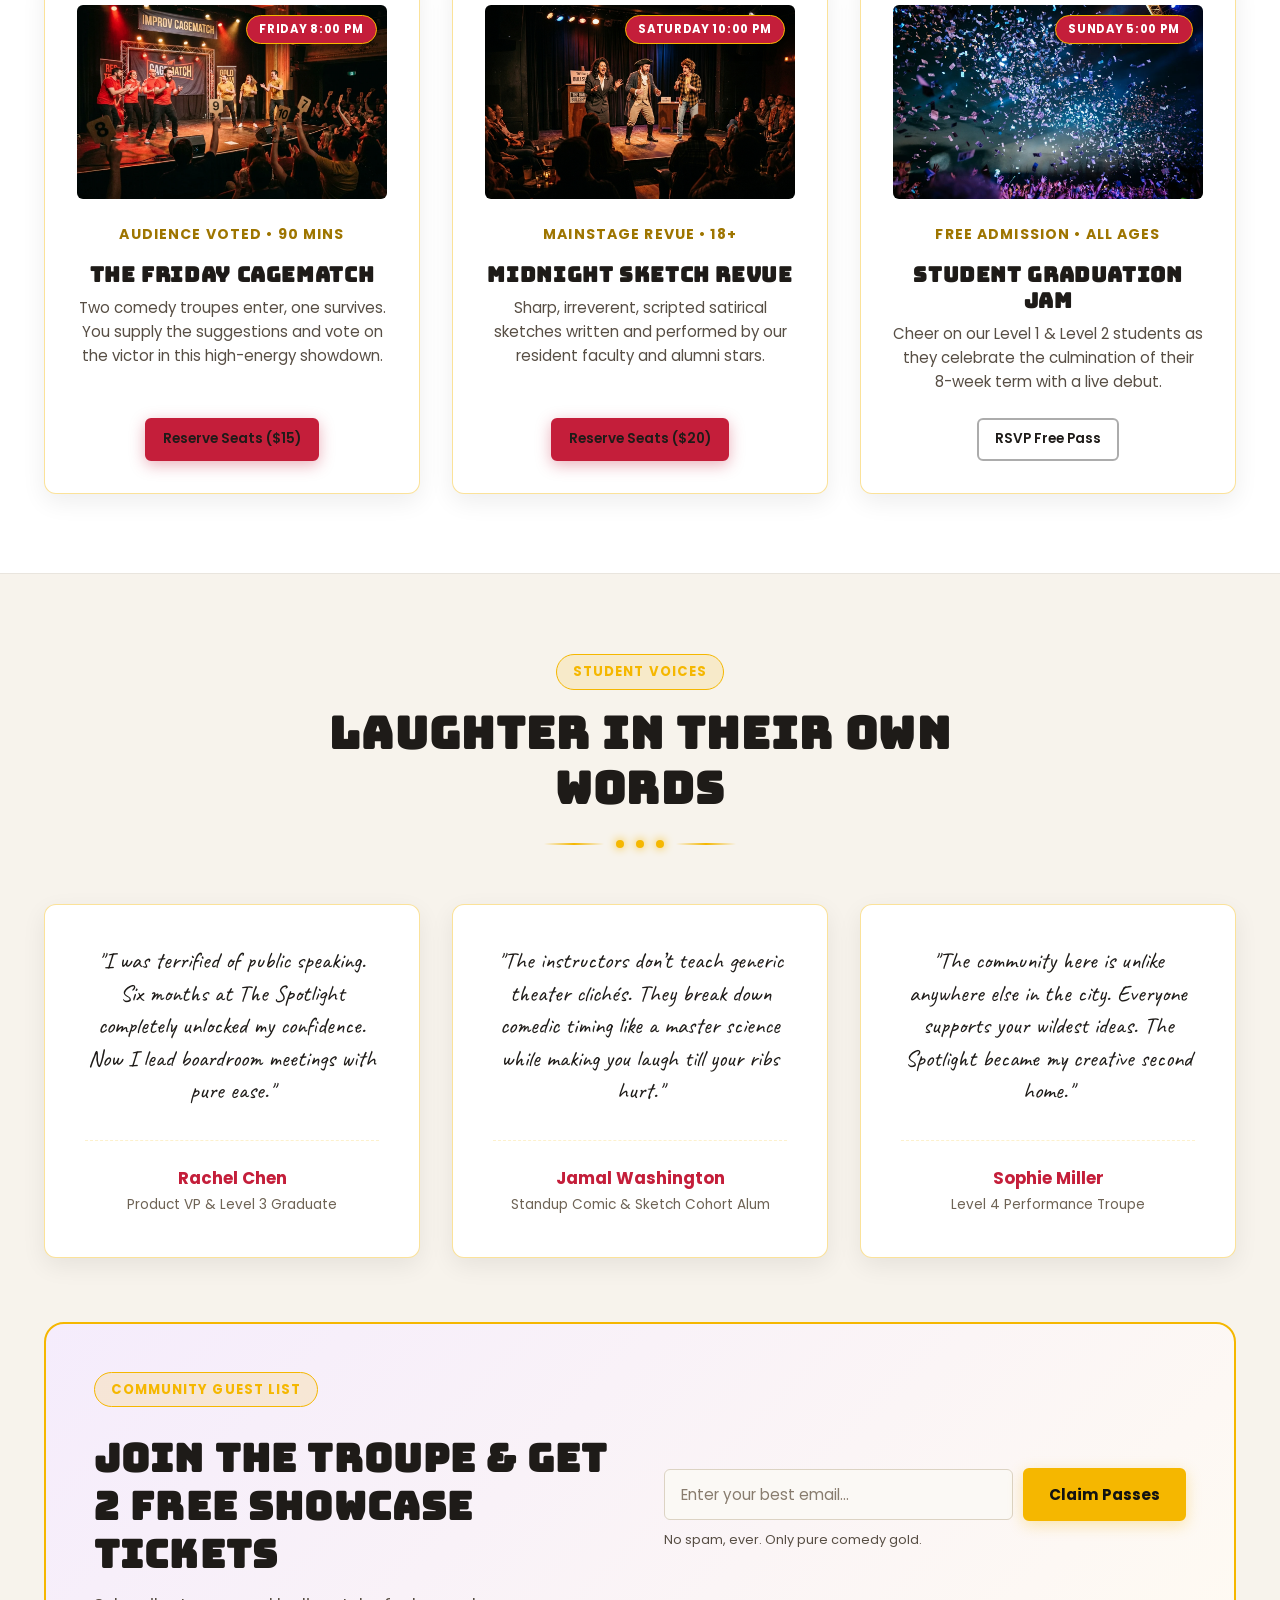
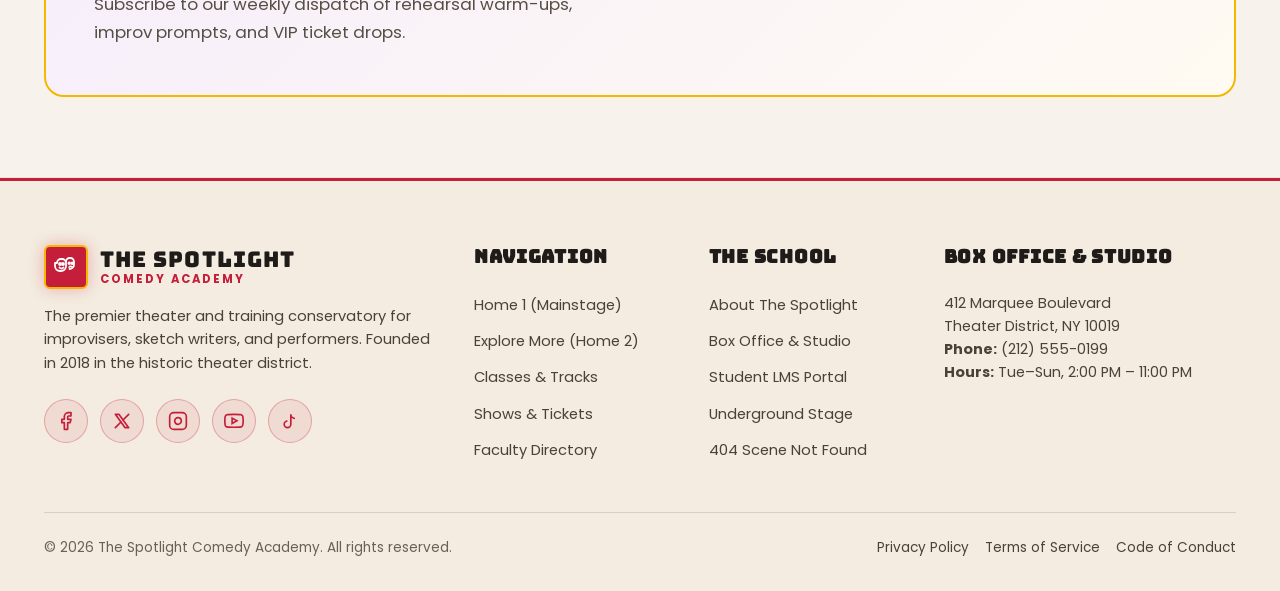
==== commit d3bc73e4: "6" ====
--- a/index.html
+++ b/index.html
@@ -56,6 +56,7 @@
         <ul class="nav-links">
           <li><a href="index.html" class="nav-link active">Home 1</a></li>
           <li><a href="pages/home-2.html" class="nav-link">Home 2</a></li>
+          <li><a href="pages/about.html" class="nav-link">About</a></li>
           <li><a href="pages/classes.html" class="nav-link">Classes</a></li>
           <li><a href="pages/shows.html" class="nav-link">Shows</a></li>
           <li><a href="pages/instructors.html" class="nav-link">Instructors</a></li>
@@ -217,37 +218,69 @@
           <p>We blend Chicago-style long-form Harold discipline with modern sketch comedy writers' room mechanics.</p>
         </div>
 
-        <div class="card-grid grid-4">
-          <div class="theatre-card">
-            <div class="card-image-wrap">
-              <img src="assets/images/advantage-stage-time.webp" alt="Comedy theater stage microphone" width="400" height="250" loading="lazy">
-            </div>
-            <h3 class="card-title">Stage Time From Day 1</h3>
-            <p class="card-description">No waiting two years for a stage. Every class session takes place on our real black box theatre with professional audio & lighting.</p>
-          </div>
-
-          <div class="theatre-card">
-            <div class="card-image-wrap">
-              <img src="assets/images/advantage-psych-safety.webp" alt="Supportive improv students rehearsal circle" width="400" height="250" loading="lazy">
-            </div>
-            <h3 class="card-title">Psychological Safety</h3>
-            <p class="card-description">Improv thrives when failure is celebrated. Our studios foster a supportive, joyful space where daring choices are encouraged.</p>
-          </div>
-
-          <div class="theatre-card">
-            <div class="card-image-wrap">
-              <img src="assets/images/advantage-troupe-pipeline.webp" alt="Comedy ensemble taking a curtain bow" width="400" height="250" loading="lazy">
-            </div>
-            <h3 class="card-title">Alumni Troupe Pipeline</h3>
-            <p class="card-description">Top ensemble performers are cast directly into our resident performance troupes with paid weekend mainstage slots.</p>
-          </div>
-
-          <div class="theatre-card">
-            <div class="card-image-wrap">
-              <img src="assets/images/advantage-graduation-shows.webp" alt="Student graduation showcase on mainstage" width="400" height="250" loading="lazy">
-            </div>
-            <h3 class="card-title">Live Graduation Shows</h3>
-            <p class="card-description">Every 8-week level concludes with a public showcase where your friends and family see you perform under the lights.</p>
+        <div class="theatrical-bento-grid">
+          <!-- Bento Item 1: Wide Featured Stage Time Hero -->
+          <div class="bento-card bento-card-wide bento-card-hero">
+            <span class="bento-badge gold">
+              <svg width="14" height="14" viewBox="0 0 24 24" fill="none" stroke="currentColor" stroke-width="2"><circle cx="12" cy="12" r="10"/><polygon points="12 6 12 12 16 14"/></svg>
+              Mainstage Immersion From Day 1
+            </span>
+            <h3>No Lecture Halls. You Train Where The Shows Happen.</h3>
+            <p>
+              Unlike schools that keep students rehearsing in basement classrooms for years, every Spotlight class takes place directly on our historic 90-seat black box stage under real theatrical lighting and soundboards. You acclimate to audience energy from your very first session.
+            </p>
+            <div class="bento-specs-row">
+              <div class="bento-spec-item">
+                <svg width="16" height="16" viewBox="0 0 24 24" fill="none" stroke="currentColor" stroke-width="2"><polyline points="20 6 9 17 4 12"/></svg>
+                DMX Theatrical Lighting & Audio
+              </div>
+              <div class="bento-spec-item">
+                <svg width="16" height="16" viewBox="0 0 24 24" fill="none" stroke="currentColor" stroke-width="2"><polyline points="20 6 9 17 4 12"/></svg>
+                Sprung Hardwood Dance/Stage Floor
+              </div>
+              <div class="bento-spec-item">
+                <svg width="16" height="16" viewBox="0 0 24 24" fill="none" stroke="currentColor" stroke-width="2"><polyline points="20 6 9 17 4 12"/></svg>
+                90-Seat Capacity Auditory Acoustics
+              </div>
+            </div>
+          </div>
+
+          <!-- Bento Item 2: Psychological Safety -->
+          <div class="bento-card">
+            <span class="bento-badge crimson">Ensemble Culture</span>
+            <div class="card-icon-wrap" style="width: 48px; height: 48px; margin-bottom: 12px; background: rgba(196, 30, 58, 0.1); border-radius: var(--radius-sm); display: flex; align-items: center; justify-content: center; color: var(--curtain-crimson);">
+              <svg width="24" height="24" viewBox="0 0 24 24" fill="none" stroke="currentColor" stroke-width="2"><path d="M20.84 4.61a5.5 5.5 0 0 0-7.78 0L12 5.67l-1.06-1.06a5.5 5.5 0 0 0-7.78 7.78l1.06 1.06L12 21.23l7.78-7.78 1.06-1.06a5.5 5.5 0 0 0 0-7.78z"/></svg>
+            </div>
+            <h3>Radical Psychological Safety</h3>
+            <p>
+              Comedy blooms when fear of judgment is erased. We maintain an uncompromising culture where mistakes are treated as theatrical gold and daring choices are celebrated.
+            </p>
+          </div>
+
+          <!-- Bento Item 3: Troupe Pipeline -->
+          <div class="bento-card">
+            <span class="bento-badge crimson">Career Pathway</span>
+            <div class="card-icon-wrap" style="width: 48px; height: 48px; margin-bottom: 12px; background: rgba(196, 30, 58, 0.1); border-radius: var(--radius-sm); display: flex; align-items: center; justify-content: center; color: var(--curtain-crimson);">
+              <svg width="24" height="24" viewBox="0 0 24 24" fill="none" stroke="currentColor" stroke-width="2"><path d="M17 21v-2a4 4 0 0 0-4-4H5a4 4 0 0 0-4 4v2"/><circle cx="9" cy="7" r="4"/><path d="M23 21v-2a4 4 0 0 0-3-3.87"/><path d="M16 3.13a4 4 0 0 1 0 7.75"/></svg>
+            </div>
+            <h3>Resident Troupe Casting</h3>
+            <p>
+              Exceptional ensemble performers are cast directly into our resident house troupes with paid weekend mainstage slots and festival tour sponsorships.
+            </p>
+          </div>
+
+          <!-- Bento Item 4: Pass & Live Showcase -->
+          <div class="bento-card bento-card-pass">
+            <span class="bento-badge gold">All-Access Pass Included</span>
+            <div style="display: flex; justify-content: space-between; align-items: center; flex-wrap: wrap; gap: 16px;">
+              <div>
+                <h3 style="margin: 0 0 8px 0;">Graduation Debut & Unlimited Rehearsal Studios</h3>
+                <p style="margin: 0;">
+                  Every term includes free reservations in our practice rehearsal studios, weekly drop-in faculty jams, and a ticketed graduation debut for your friends and family.
+                </p>
+              </div>
+              <a href="pages/classes.html" class="btn btn-sm btn-gold" style="flex-shrink: 0;">Explore Term Schedules</a>
+            </div>
           </div>
         </div>
       </div>
--- a/assets/css/style.css
+++ b/assets/css/style.css
@@ -271,6 +271,7 @@
    Navigation Bar (Marquee Stage Header)
    ========================================================================== */
 .site-header {
+  --header-element-height: 44px;
   position: sticky;
   top: 0;
   z-index: 1000;
@@ -297,42 +298,57 @@
   display: flex;
   align-items: center;
   justify-content: space-between;
-  height: var(--header-height);
-  padding: 0 var(--sp-3);
-  max-width: var(--container-max);
+  height: var(--header-height, 80px);
+  padding: 0 20px;
+  max-width: 1360px;
+  width: 100%;
   margin: 0 auto;
-}
-
-/* Brand Logo */
+  box-sizing: border-box;
+}
+
+/* Brand Logo - Uniform 44px Height & Centered Alignment */
 .site-logo {
-  display: flex;
-  align-items: center;
+  display: inline-flex;
+  align-items: center;
+  height: var(--header-element-height, 44px);
+  min-height: var(--header-element-height, 44px);
   gap: 12px;
   text-decoration: none;
   color: var(--text-primary);
+  flex-shrink: 0;
+  box-sizing: border-box;
 }
 
 .logo-badge {
-  width: 44px;
-  height: 44px;
+  width: var(--header-element-height, 44px);
+  height: var(--header-element-height, 44px);
+  min-width: var(--header-element-height, 44px);
+  min-height: var(--header-element-height, 44px);
   background: var(--curtain-crimson);
   border: 2px solid var(--spotlight-gold);
-  border-radius: 8px;
-  display: flex;
+  border-radius: var(--radius-sm);
+  display: inline-flex;
   align-items: center;
   justify-content: center;
   box-shadow: 0 0 15px rgba(196, 30, 58, 0.3);
   color: #ffffff;
+  box-sizing: border-box;
+  flex-shrink: 0;
 }
 
 .logo-badge svg {
   display: block;
+  width: 24px;
+  height: 24px;
   color: #ffffff;
 }
 
 .logo-text {
   display: flex;
   flex-direction: column;
+  justify-content: center;
+  height: var(--header-element-height, 44px);
+  box-sizing: border-box;
 }
 
 .logo-title {
@@ -340,7 +356,8 @@
   font-size: 1.35rem;
   letter-spacing: 0.05em;
   color: #1e1b18;
-  line-height: 1;
+  line-height: 1.1;
+  margin: 0;
 }
 
 .logo-sub {
@@ -350,62 +367,92 @@
   letter-spacing: 0.18em;
   color: var(--curtain-crimson);
   margin-top: 3px;
-}
-
-/* Core Navbar Links (strictly 4-5 pages) */
+  line-height: 1;
+}
+
+/* Core Navbar Links - Uniform 44px Height & Centered Alignment */
 .site-nav {
   display: flex;
   align-items: center;
-  gap: 28px;
+  gap: 16px;
+  height: var(--header-element-height, 44px);
 }
 
 .nav-links {
   display: flex;
   align-items: center;
-  gap: 24px;
-}
-
-.nav-link {
+  gap: 3px;
+  list-style: none;
+  margin: 0;
+  padding: 0;
+  height: var(--header-element-height, 44px);
+}
+
+.nav-links li {
+  display: inline-flex;
+  align-items: center;
+  height: var(--header-element-height, 44px);
+  margin: 0;
+  padding: 0;
+}
+
+.site-nav:not(.mobile-open) .nav-link {
+  display: inline-flex;
+  align-items: center;
+  justify-content: center;
+  height: var(--header-element-height, 44px);
+  min-height: var(--header-element-height, 44px);
+  padding: 0 9px;
   color: #3c352e;
   font-weight: 600;
-  font-size: 0.95rem;
-  padding: 8px 4px;
+  font-size: 0.92rem;
+  line-height: 1;
   position: relative;
-  transition: color var(--transition-fast);
-}
-
-.nav-link:hover,
-.nav-link.active {
+  transition: color var(--transition-fast), background-color var(--transition-fast);
+  border-radius: var(--radius-sm);
+  white-space: nowrap;
+  box-sizing: border-box;
+}
+
+.site-nav:not(.mobile-open) .nav-link:hover {
   color: var(--curtain-crimson);
-}
-
-.nav-link.active::after {
+  background: rgba(196, 30, 58, 0.05);
+}
+
+.site-nav:not(.mobile-open) .nav-link.active {
+  color: var(--curtain-crimson);
+}
+
+.site-nav:not(.mobile-open) .nav-link.active::after {
   content: '';
   position: absolute;
   bottom: 0;
-  left: 0;
-  right: 0;
-  height: 2px;
+  left: 10px;
+  right: 10px;
+  height: 2.5px;
   background: var(--curtain-crimson);
   box-shadow: 0 0 8px var(--curtain-crimson-glow);
   border-radius: 2px;
 }
 
-/* Header Action Controls */
+/* Header Action Controls - Uniform 44px Row Height & Perfect Alignment */
 .header-actions {
   display: flex;
   align-items: center;
-  gap: 12px;
-}
-
-/* Utility Toggles (Dark/Light + RTL) */
+  gap: 10px;
+  height: var(--header-element-height, 44px);
+}
+
+/* Utility Toggles (Dark/Light + RTL Icons) - Exactly 44px x 44px */
 .utility-btn {
-  width: 44px;
-  height: 44px;
+  width: var(--header-element-height, 44px);
+  height: var(--header-element-height, 44px);
+  min-width: var(--header-element-height, 44px);
+  min-height: var(--header-element-height, 44px);
   padding: 0;
   border-radius: var(--radius-sm);
   background: rgba(45, 27, 78, 0.06);
-  border: 1px solid rgba(196, 30, 58, 0.3);
+  border: 1.5px solid rgba(196, 30, 58, 0.3);
   color: var(--curtain-crimson);
   display: inline-flex;
   align-items: center;
@@ -415,10 +462,11 @@
   box-sizing: border-box;
   flex-shrink: 0;
   line-height: 1;
+  vertical-align: middle;
 }
 
 .utility-btn .theme-icon {
-  display: flex;
+  display: inline-flex;
   align-items: center;
   justify-content: center;
   width: 100%;
@@ -433,11 +481,37 @@
   margin: auto;
 }
 
+.utility-btn span {
+  display: inline-flex;
+  align-items: center;
+  justify-content: center;
+  line-height: 1;
+}
+
 .utility-btn:hover {
   background: rgba(196, 30, 58, 0.12);
   border-color: var(--curtain-crimson);
   color: var(--curtain-crimson-dark);
   transform: translateY(-1px);
+}
+
+/* Header CTA Buttons - Enforce Strict 44px Uniform Height & Centered Alignment */
+.site-header .nav-login-btn,
+.site-header .nav-dashboard-btn,
+.site-header .header-actions .btn {
+  height: var(--header-element-height, 44px) !important;
+  min-height: var(--header-element-height, 44px) !important;
+  display: inline-flex;
+  align-items: center;
+  justify-content: center;
+  padding: 0 18px;
+  font-size: 0.9rem;
+  line-height: 1;
+  box-sizing: border-box;
+  flex-shrink: 0;
+  border-radius: var(--radius-sm);
+  white-space: nowrap;
+  margin: 0;
 }
 
 /* Buttons */
@@ -522,8 +596,10 @@
   border-color: rgba(18, 18, 18, 0.35);
 }
 
-.section-dark .btn-outline,
-.section-dark .btn-outline:not(:hover):not(:focus):not(:active),
+body.dark-mode .section-dark .btn-outline,
+body.dark-mode .section-dark .btn-outline:not(:hover):not(:focus):not(:active),
+:root[data-theme="dark"] .section-dark .btn-outline,
+:root[data-theme="dark"] .section-dark .btn-outline:not(:hover):not(:focus):not(:active),
 .section-violet .btn-outline,
 .section-violet .btn-outline:not(:hover):not(:focus):not(:active),
 .page-hero .btn-outline,
@@ -544,7 +620,8 @@
 .btn-outline:hover,
 .btn-outline:focus,
 .btn-outline:active,
-.section-dark .btn-outline:hover,
+body.dark-mode .section-dark .btn-outline:hover,
+:root[data-theme="dark"] .section-dark .btn-outline:hover,
 .section-violet .btn-outline:hover,
 .page-hero .btn-outline:hover,
 .hero-home1 .btn-outline:hover,
@@ -585,14 +662,21 @@
   box-shadow: 0 0 15px var(--spotlight-gold-glow);
 }
 
-/* Auth Buttons in Nav */
+/* Auth Buttons in Nav - Uniform 44px Height & Centered Alignment */
 .btn-login {
   color: var(--curtain-crimson) !important;
   background: rgba(196, 30, 58, 0.06);
-  border: 1.5px solid var(--curtain-crimson);
-  padding: 8px 18px;
+  border: 2px solid var(--curtain-crimson);
+  height: var(--header-element-height, 44px);
+  min-height: var(--header-element-height, 44px);
+  padding: 0 18px;
   font-size: 0.9rem;
   font-weight: 600;
+  line-height: 1;
+  display: inline-flex;
+  align-items: center;
+  justify-content: center;
+  box-sizing: border-box;
   border-radius: var(--radius-sm);
   transition: all var(--transition-fast);
 }
@@ -611,10 +695,17 @@
   background: linear-gradient(135deg, var(--stage-violet) 0%, #911227 100%);
   color: #FFF8ED !important;
   border: 2px solid var(--spotlight-gold);
-  padding: 8px 18px;
+  height: var(--header-element-height, 44px);
+  min-height: var(--header-element-height, 44px);
+  padding: 0 18px;
   font-size: 0.9rem;
   font-weight: 700;
   letter-spacing: 0.02em;
+  line-height: 1;
+  display: inline-flex;
+  align-items: center;
+  justify-content: center;
+  box-sizing: border-box;
   border-radius: var(--radius-sm);
   box-shadow: 0 4px 15px rgba(45, 27, 78, 0.25), 0 0 10px rgba(245, 183, 0, 0.3);
   transition: all var(--transition-fast);
@@ -636,20 +727,26 @@
   pointer-events: auto;
 }
 
-/* Hamburger Menu Button */
+/* Hamburger Menu Button - Uniform 44px x 44px Touch Target */
 .menu-toggle {
   display: none;
   flex-direction: column;
   justify-content: center;
   align-items: center;
   gap: 5px;
-  width: 44px;
-  height: 44px;
+  width: var(--header-element-height, 44px);
+  height: var(--header-element-height, 44px);
+  min-width: var(--header-element-height, 44px);
+  min-height: var(--header-element-height, 44px);
   background: transparent;
-  border: 1px solid rgba(245, 183, 0, 0.3);
+  border: 1.5px solid rgba(245, 183, 0, 0.4);
   border-radius: var(--radius-sm);
   cursor: pointer;
-  padding: 8px;
+  padding: 0;
+  box-sizing: border-box;
+  flex-shrink: 0;
+  transition: all var(--transition-fast);
+  z-index: 1001;
 }
 
 .menu-toggle span {
@@ -1462,6 +1559,44 @@
   align-items: center;
 }
 
+/* Classes Page Conversion Banner ("Seats Reserve Rapidly") */
+.classes-cta-banner .classes-cta-action {
+  display: flex;
+  flex-direction: column;
+  align-items: center;
+  justify-content: center;
+  text-align: center;
+}
+
+.classes-cta-banner .classes-cta-btn {
+  padding: 24px 52px !important;
+  font-size: 1.18rem !important;
+  width: 100% !important;
+  max-width: 440px !important;
+  min-height: 68px !important;
+  display: inline-flex !important;
+  align-items: center !important;
+  justify-content: center !important;
+  text-align: center !important;
+  border-radius: var(--radius-md) !important;
+  box-shadow: 0 8px 25px rgba(245, 183, 0, 0.45), 0 0 15px rgba(255, 207, 51, 0.3) !important;
+  transition: all var(--transition-fast) !important;
+}
+
+.classes-cta-banner .classes-cta-btn:hover {
+  transform: translateY(-3px) scale(1.02) !important;
+  box-shadow: 0 12px 30px rgba(245, 183, 0, 0.65), 0 0 20px rgba(255, 207, 51, 0.5) !important;
+}
+
+@media (max-width: 639.98px) {
+  .classes-cta-banner .classes-cta-btn {
+    padding: 18px 28px !important;
+    font-size: 1.05rem !important;
+    max-width: 100% !important;
+    min-height: 56px !important;
+  }
+}
+
 /* Testimonial Quote Cards */
 .testimonial-card {
   background: var(--bg-card);
@@ -1920,6 +2055,8 @@
 .topbar-left {
   display: flex;
   align-items: center;
+  gap: 14px;
+  height: 40px;
 }
 
 .topbar-logo {
@@ -1927,11 +2064,14 @@
   align-items: center;
   gap: 12px;
   text-decoration: none;
+  height: 40px;
 }
 
 .topbar-logo .logo-badge {
-  width: 38px;
-  height: 38px;
+  width: 40px;
+  height: 40px;
+  min-width: 40px;
+  min-height: 40px;
   background: var(--curtain-crimson);
   border: 1.5px solid var(--spotlight-gold);
   border-radius: 9px;
@@ -1940,6 +2080,14 @@
   justify-content: center;
   color: #ffffff;
   box-shadow: 0 0 12px rgba(245, 183, 0, 0.3);
+  box-sizing: border-box;
+}
+
+.topbar-logo .logo-text {
+  display: flex;
+  flex-direction: column;
+  justify-content: center;
+  height: 40px;
 }
 
 .topbar-logo .logo-title {
@@ -1949,7 +2097,8 @@
   font-weight: 700;
   letter-spacing: 0.04em;
   color: #ffffff;
-  line-height: 1;
+  line-height: 1.1;
+  margin: 0;
 }
 
 .topbar-logo .logo-sub {
@@ -1961,21 +2110,34 @@
   color: var(--spotlight-gold);
   font-style: italic;
   margin-top: 3px;
+  line-height: 1;
 }
 
 .topbar-right {
   display: flex;
   align-items: center;
-  gap: 14px;
+  gap: 12px;
+  height: 40px;
+}
+
+.app-topbar .utility-btn {
+  width: 40px !important;
+  height: 40px !important;
+  min-width: 40px !important;
+  min-height: 40px !important;
+  box-sizing: border-box;
 }
 
 .topbar-avatar-btn {
   width: 40px;
   height: 40px;
+  min-width: 40px;
+  min-height: 40px;
   border-radius: 50%;
   border: 2px solid var(--spotlight-gold);
   background: #1c2636;
   padding: 0;
+  box-sizing: border-box;
   cursor: pointer;
   overflow: hidden;
   display: flex;
@@ -2559,7 +2721,7 @@
    0. SHARED MOBILE, TABLET & 1024px NAVIGATION DRAWER (<= 1024px)
    -------------------------------------------------------------------------- */
 @media (max-width: 1024.98px) {
-  .site-nav {
+  .site-nav:not(.mobile-open) {
     display: none !important;
   }
 
@@ -2569,26 +2731,29 @@
 
   .site-nav.mobile-open {
     display: flex !important;
-    flex-direction: column;
-    position: fixed;
-    top: var(--header-height);
-    left: 0;
-    right: 0;
-    bottom: 0;
-    width: 100vw;
-    height: calc(100vh - var(--header-height));
-    height: calc(100dvh - var(--header-height));
-    background: linear-gradient(180deg, #181226 0%, #0d0914 95%);
-    padding: var(--sp-4) var(--sp-4) var(--sp-8) var(--sp-4);
-    gap: 20px;
-    z-index: 99999;
-    overflow-y: auto;
-    -webkit-overflow-scrolling: touch;
-    box-shadow: 0 20px 50px rgba(0, 0, 0, 0.95);
-    border-top: 2px solid var(--spotlight-gold);
-    align-items: center;
-    justify-content: flex-start;
-    animation: mobileMenuSlideIn 0.3s cubic-bezier(0.16, 1, 0.3, 1) forwards;
+    flex-direction: column !important;
+    position: fixed !important;
+    top: var(--header-height) !important;
+    left: 0 !important;
+    right: 0 !important;
+    bottom: 0 !important;
+    width: 100vw !important;
+    height: calc(100vh - var(--header-height)) !important;
+    height: calc(100dvh - var(--header-height)) !important;
+    max-height: calc(100dvh - var(--header-height)) !important;
+    background: linear-gradient(180deg, #181226 0%, #0d0914 95%) !important;
+    padding: 24px 20px 48px 20px !important;
+    gap: 16px !important;
+    z-index: 99999 !important;
+    overflow-y: auto !important;
+    overflow-x: hidden !important;
+    -webkit-overflow-scrolling: touch !important;
+    box-shadow: 0 20px 50px rgba(0, 0, 0, 0.95) !important;
+    border-top: 2px solid var(--spotlight-gold) !important;
+    align-items: center !important;
+    justify-content: flex-start !important;
+    animation: mobileMenuSlideIn 0.3s cubic-bezier(0.16, 1, 0.3, 1) forwards !important;
+    box-sizing: border-box !important;
   }
 
   @keyframes mobileMenuSlideIn {
@@ -2603,84 +2768,125 @@
   }
 
   .site-nav.mobile-open .nav-links {
-    display: flex;
-    flex-direction: column;
-    width: 100%;
-    max-width: 440px;
-    gap: 10px;
-    padding: 0;
-    margin: 0;
+    display: flex !important;
+    flex-direction: column !important;
+    width: 100% !important;
+    max-width: 440px !important;
+    height: auto !important;
+    min-height: auto !important;
+    max-height: none !important;
+    gap: 10px !important;
+    padding: 0 !important;
+    margin: 0 !important;
+    list-style: none !important;
+    box-sizing: border-box !important;
+  }
+
+  .site-nav.mobile-open .nav-links li {
+    display: block !important;
+    width: 100% !important;
+    height: auto !important;
+    min-height: auto !important;
+    margin: 0 !important;
+    padding: 0 !important;
+    box-sizing: border-box !important;
   }
 
   .site-nav.mobile-open .nav-link {
-    display: flex;
-    align-items: center;
-    justify-content: center;
-    width: 100%;
-    padding: 14px 20px;
-    font-size: 1.1rem;
-    font-weight: 700;
-    color: #FFF8ED;
-    background: rgba(255, 255, 255, 0.05);
-    border: 1px solid rgba(245, 183, 0, 0.2);
-    border-radius: var(--radius-md);
-    text-align: center;
-    transition: all 0.2s ease;
+    display: flex !important;
+    align-items: center !important;
+    justify-content: center !important;
+    width: 100% !important;
+    height: auto !important;
+    min-height: 48px !important;
+    padding: 12px 20px !important;
+    font-size: 1.05rem !important;
+    font-weight: 700 !important;
+    color: #FFF8ED !important;
+    background: rgba(255, 255, 255, 0.05) !important;
+    border: 1px solid rgba(245, 183, 0, 0.2) !important;
+    border-radius: var(--radius-md) !important;
+    text-align: center !important;
+    transition: all 0.2s ease !important;
+    box-sizing: border-box !important;
+    text-decoration: none !important;
   }
 
   .site-nav.mobile-open .nav-link:hover,
   .site-nav.mobile-open .nav-link.active {
-    background: var(--curtain-crimson);
-    color: #FFF8ED;
-    border-color: var(--spotlight-gold);
-    box-shadow: 0 6px 20px rgba(196, 30, 58, 0.45), 0 0 12px rgba(245, 183, 0, 0.35);
-    transform: translateY(-2px);
+    background: var(--curtain-crimson) !important;
+    color: #FFF8ED !important;
+    border-color: var(--spotlight-gold) !important;
+    box-shadow: 0 6px 20px rgba(196, 30, 58, 0.45), 0 0 12px rgba(245, 183, 0, 0.35) !important;
+    transform: translateY(-2px) !important;
   }
 
   .site-nav.mobile-open .nav-link.active::after {
-    display: none;
+    display: none !important;
   }
 
   .site-nav.mobile-open .header-actions {
-    display: grid;
-    grid-template-columns: 1fr 1fr;
-    gap: 12px;
-    width: 100%;
-    max-width: 440px;
-    margin-top: 8px;
-    padding-top: 18px;
-    border-top: 1px solid rgba(255, 255, 255, 0.15);
+    display: grid !important;
+    grid-template-columns: 1fr 1fr !important;
+    gap: 12px !important;
+    width: 100% !important;
+    max-width: 440px !important;
+    height: auto !important;
+    min-height: auto !important;
+    max-height: none !important;
+    margin-top: 8px !important;
+    padding-top: 18px !important;
+    padding-bottom: 24px !important;
+    border-top: 1px solid rgba(255, 255, 255, 0.15) !important;
+    box-sizing: border-box !important;
   }
 
   .site-nav.mobile-open .utility-btn {
-    width: 100%;
-    height: 46px;
-    border-radius: var(--radius-sm);
-    display: flex;
-    align-items: center;
-    justify-content: center;
-    background: rgba(255, 255, 255, 0.08);
-    border: 1px solid rgba(245, 183, 0, 0.3);
-    color: var(--spotlight-gold);
+    width: 100% !important;
+    height: 46px !important;
+    min-height: 46px !important;
+    border-radius: var(--radius-sm) !important;
+    display: flex !important;
+    align-items: center !important;
+    justify-content: center !important;
+    background: rgba(255, 255, 255, 0.08) !important;
+    border: 1px solid rgba(245, 183, 0, 0.3) !important;
+    color: var(--spotlight-gold) !important;
+    box-sizing: border-box !important;
   }
 
   .site-nav.mobile-open .utility-btn:hover {
-    background: rgba(245, 183, 0, 0.2);
-    border-color: var(--spotlight-gold);
-    color: #FFF8ED;
+    background: rgba(245, 183, 0, 0.2) !important;
+    border-color: var(--spotlight-gold) !important;
+    color: #FFF8ED !important;
   }
 
   .site-nav.mobile-open .nav-login-btn,
   .site-nav.mobile-open .nav-dashboard-btn {
-    grid-column: span 2;
-    width: 100%;
-    min-height: 48px;
-    font-size: 1rem;
-    font-weight: 700;
-    display: flex;
-    align-items: center;
-    justify-content: center;
-    border-radius: var(--radius-sm);
+    grid-column: span 2 !important;
+    width: 100% !important;
+    height: 48px !important;
+    min-height: 48px !important;
+    font-size: 1rem !important;
+    font-weight: 700 !important;
+    display: flex !important;
+    align-items: center !important;
+    justify-content: center !important;
+    border-radius: var(--radius-sm) !important;
+    box-sizing: border-box !important;
+    text-decoration: none !important;
+  }
+
+  .site-nav.mobile-open .nav-login-btn {
+    color: #FFF8ED !important;
+    background: rgba(196, 30, 58, 0.25) !important;
+    border: 1.5px solid var(--curtain-crimson) !important;
+  }
+
+  .site-nav.mobile-open .nav-login-btn:hover {
+    background: var(--curtain-crimson) !important;
+    color: #FFF8ED !important;
+    border-color: var(--spotlight-gold) !important;
   }
 }
 
@@ -3248,7 +3454,7 @@
    2. TABLET & 1024px BREAKPOINT: 640px – 1024px
    -------------------------------------------------------------------------- */
 @media (min-width: 640px) and (max-width: 1024.98px) {
-  .site-nav {
+  .site-nav:not(.mobile-open) {
     display: none !important;
   }
 
@@ -3549,17 +3755,20 @@
     width: 100vw !important;
     height: calc(100vh - var(--header-height)) !important;
     height: calc(100dvh - var(--header-height)) !important;
+    max-height: calc(100dvh - var(--header-height)) !important;
     background: linear-gradient(180deg, #181226 0%, #0d0914 95%) !important;
-    padding: var(--sp-4) var(--sp-4) var(--sp-8) var(--sp-4) !important;
-    gap: 20px !important;
+    padding: 24px 20px 48px 20px !important;
+    gap: 16px !important;
     z-index: 99999 !important;
     overflow-y: auto !important;
+    overflow-x: hidden !important;
     -webkit-overflow-scrolling: touch !important;
     box-shadow: 0 20px 50px rgba(0, 0, 0, 0.95) !important;
     border-top: 2px solid var(--spotlight-gold) !important;
     align-items: center !important;
     justify-content: flex-start !important;
     animation: mobileMenuSlideIn 0.3s cubic-bezier(0.16, 1, 0.3, 1) forwards !important;
+    box-sizing: border-box !important;
   }
 
   .site-nav.mobile-open .nav-links {
@@ -3567,9 +3776,24 @@
     flex-direction: column !important;
     width: 100% !important;
     max-width: 440px !important;
+    height: auto !important;
+    min-height: auto !important;
+    max-height: none !important;
     gap: 10px !important;
     padding: 0 !important;
     margin: 0 !important;
+    list-style: none !important;
+    box-sizing: border-box !important;
+  }
+
+  .site-nav.mobile-open .nav-links li {
+    display: block !important;
+    width: 100% !important;
+    height: auto !important;
+    min-height: auto !important;
+    margin: 0 !important;
+    padding: 0 !important;
+    box-sizing: border-box !important;
   }
 
   .site-nav.mobile-open .nav-link {
@@ -3577,8 +3801,10 @@
     align-items: center !important;
     justify-content: center !important;
     width: 100% !important;
-    padding: 14px 20px !important;
-    font-size: 1.1rem !important;
+    height: auto !important;
+    min-height: 48px !important;
+    padding: 12px 20px !important;
+    font-size: 1.05rem !important;
     font-weight: 700 !important;
     color: #FFF8ED !important;
     background: rgba(255, 255, 255, 0.05) !important;
@@ -3586,6 +3812,8 @@
     border-radius: var(--radius-md) !important;
     text-align: center !important;
     transition: all 0.2s ease !important;
+    box-sizing: border-box !important;
+    text-decoration: none !important;
   }
 
   .site-nav.mobile-open .nav-link:hover,
@@ -3607,14 +3835,20 @@
     gap: 12px !important;
     width: 100% !important;
     max-width: 440px !important;
+    height: auto !important;
+    min-height: auto !important;
+    max-height: none !important;
     margin-top: 8px !important;
     padding-top: 18px !important;
+    padding-bottom: 24px !important;
     border-top: 1px solid rgba(255, 255, 255, 0.15) !important;
+    box-sizing: border-box !important;
   }
 
   .site-nav.mobile-open .utility-btn {
     width: 100% !important;
     height: 46px !important;
+    min-height: 46px !important;
     border-radius: var(--radius-sm) !important;
     display: flex !important;
     align-items: center !important;
@@ -3622,6 +3856,7 @@
     background: rgba(255, 255, 255, 0.08) !important;
     border: 1px solid rgba(245, 183, 0, 0.3) !important;
     color: var(--spotlight-gold) !important;
+    box-sizing: border-box !important;
   }
 
   .site-nav.mobile-open .utility-btn:hover {
@@ -3634,6 +3869,7 @@
   .site-nav.mobile-open .nav-dashboard-btn {
     grid-column: span 2 !important;
     width: 100% !important;
+    height: 48px !important;
     min-height: 48px !important;
     font-size: 1rem !important;
     font-weight: 700 !important;
@@ -3641,6 +3877,20 @@
     align-items: center !important;
     justify-content: center !important;
     border-radius: var(--radius-sm) !important;
+    box-sizing: border-box !important;
+    text-decoration: none !important;
+  }
+
+  .site-nav.mobile-open .nav-login-btn {
+    color: #FFF8ED !important;
+    background: rgba(196, 30, 58, 0.25) !important;
+    border: 1.5px solid var(--curtain-crimson) !important;
+  }
+
+  .site-nav.mobile-open .nav-login-btn:hover {
+    background: var(--curtain-crimson) !important;
+    color: #FFF8ED !important;
+    border-color: var(--spotlight-gold) !important;
   }
 }
 
@@ -3664,17 +3914,20 @@
   width: 100vw !important;
   height: calc(100vh - var(--header-height)) !important;
   height: calc(100dvh - var(--header-height)) !important;
+  max-height: calc(100dvh - var(--header-height)) !important;
   background: linear-gradient(180deg, #181226 0%, #0d0914 95%) !important;
-  padding: var(--sp-4) var(--sp-4) var(--sp-8) var(--sp-4) !important;
-  gap: 20px !important;
+  padding: 24px 20px 48px 20px !important;
+  gap: 16px !important;
   z-index: 99999 !important;
   overflow-y: auto !important;
+  overflow-x: hidden !important;
   -webkit-overflow-scrolling: touch !important;
   box-shadow: 0 20px 50px rgba(0, 0, 0, 0.95) !important;
   border-top: 2px solid var(--spotlight-gold) !important;
   align-items: center !important;
   justify-content: flex-start !important;
   animation: mobileMenuSlideIn 0.3s cubic-bezier(0.16, 1, 0.3, 1) forwards !important;
+  box-sizing: border-box !important;
 }
 
 html.is-ipad-pro .site-nav.mobile-open .nav-links {
@@ -3682,9 +3935,24 @@
   flex-direction: column !important;
   width: 100% !important;
   max-width: 440px !important;
+  height: auto !important;
+  min-height: auto !important;
+  max-height: none !important;
   gap: 10px !important;
   padding: 0 !important;
   margin: 0 !important;
+  list-style: none !important;
+  box-sizing: border-box !important;
+}
+
+html.is-ipad-pro .site-nav.mobile-open .nav-links li {
+  display: block !important;
+  width: 100% !important;
+  height: auto !important;
+  min-height: auto !important;
+  margin: 0 !important;
+  padding: 0 !important;
+  box-sizing: border-box !important;
 }
 
 html.is-ipad-pro .site-nav.mobile-open .nav-link {
@@ -3692,8 +3960,10 @@
   align-items: center !important;
   justify-content: center !important;
   width: 100% !important;
-  padding: 14px 20px !important;
-  font-size: 1.1rem !important;
+  height: auto !important;
+  min-height: 48px !important;
+  padding: 12px 20px !important;
+  font-size: 1.05rem !important;
   font-weight: 700 !important;
   color: #FFF8ED !important;
   background: rgba(255, 255, 255, 0.05) !important;
@@ -3701,6 +3971,8 @@
   border-radius: var(--radius-md) !important;
   text-align: center !important;
   transition: all 0.2s ease !important;
+  box-sizing: border-box !important;
+  text-decoration: none !important;
 }
 
 html.is-ipad-pro .site-nav.mobile-open .nav-link:hover,
@@ -3722,14 +3994,20 @@
   gap: 12px !important;
   width: 100% !important;
   max-width: 440px !important;
+  height: auto !important;
+  min-height: auto !important;
+  max-height: none !important;
   margin-top: 8px !important;
   padding-top: 18px !important;
+  padding-bottom: 24px !important;
   border-top: 1px solid rgba(255, 255, 255, 0.15) !important;
+  box-sizing: border-box !important;
 }
 
 html.is-ipad-pro .site-nav.mobile-open .utility-btn {
   width: 100% !important;
   height: 46px !important;
+  min-height: 46px !important;
   border-radius: var(--radius-sm) !important;
   display: flex !important;
   align-items: center !important;
@@ -3737,6 +4015,7 @@
   background: rgba(255, 255, 255, 0.08) !important;
   border: 1px solid rgba(245, 183, 0, 0.3) !important;
   color: var(--spotlight-gold) !important;
+  box-sizing: border-box !important;
 }
 
 html.is-ipad-pro .site-nav.mobile-open .utility-btn:hover {
@@ -3749,6 +4028,7 @@
 html.is-ipad-pro .site-nav.mobile-open .nav-dashboard-btn {
   grid-column: span 2 !important;
   width: 100% !important;
+  height: 48px !important;
   min-height: 48px !important;
   font-size: 1rem !important;
   font-weight: 700 !important;
@@ -3756,6 +4036,20 @@
   align-items: center !important;
   justify-content: center !important;
   border-radius: var(--radius-sm) !important;
+  box-sizing: border-box !important;
+  text-decoration: none !important;
+}
+
+html.is-ipad-pro .site-nav.mobile-open .nav-login-btn {
+  color: #FFF8ED !important;
+  background: rgba(196, 30, 58, 0.25) !important;
+  border: 1.5px solid var(--curtain-crimson) !important;
+}
+
+html.is-ipad-pro .site-nav.mobile-open .nav-login-btn:hover {
+  background: var(--curtain-crimson) !important;
+  color: #FFF8ED !important;
+  border-color: var(--spotlight-gold) !important;
 }
 
 /* --------------------------------------------------------------------------
@@ -3942,28 +4236,90 @@
   color: #1e1b18 !important;
 }
 
-/* Automatic Overrides for Inline Styled Text in Light Mode */
-html:not([data-theme="dark"]) body:not(.dark-mode) [style*="color: #fff"],
-html:not([data-theme="dark"]) body:not(.dark-mode) [style*="color: #ffffff"],
-html:not([data-theme="dark"]) body:not(.dark-mode) [style*="color:#fff"],
-html:not([data-theme="dark"]) body:not(.dark-mode) [style*="color:#ffffff"] {
+/* Automatic Overrides for Inline Styled Text in Light Mode (Excluding Dark Stage Heroes) */
+html:not([data-theme="dark"]) body:not(.dark-mode) :not(.page-hero):not(.hero-home1):not(.hero-home2):not(.page-hero *):not(.hero-home1 *):not(.hero-home2 *)[style*="color: #fff"],
+html:not([data-theme="dark"]) body:not(.dark-mode) :not(.page-hero):not(.hero-home1):not(.hero-home2):not(.page-hero *):not(.hero-home1 *):not(.hero-home2 *)[style*="color: #ffffff"],
+html:not([data-theme="dark"]) body:not(.dark-mode) :not(.page-hero):not(.hero-home1):not(.hero-home2):not(.page-hero *):not(.hero-home1 *):not(.hero-home2 *)[style*="color:#fff"],
+html:not([data-theme="dark"]) body:not(.dark-mode) :not(.page-hero):not(.hero-home1):not(.hero-home2):not(.page-hero *):not(.hero-home1 *):not(.hero-home2 *)[style*="color:#ffffff"] {
   color: #1e1b18 !important;
 }
 
-html:not([data-theme="dark"]) body:not(.dark-mode) [style*="color: var(--marquee-cream-muted)"],
-html:not([data-theme="dark"]) body:not(.dark-mode) [style*="color:var(--marquee-cream-muted)"] {
+html:not([data-theme="dark"]) body:not(.dark-mode) :not(.page-hero):not(.hero-home1):not(.hero-home2):not(.page-hero *):not(.hero-home1 *):not(.hero-home2 *)[style*="color: var(--marquee-cream-muted)"],
+html:not([data-theme="dark"]) body:not(.dark-mode) :not(.page-hero):not(.hero-home1):not(.hero-home2):not(.page-hero *):not(.hero-home1 *):not(.hero-home2 *)[style*="color:var(--marquee-cream-muted)"] {
   color: #574e44 !important;
 }
 
-html:not([data-theme="dark"]) body:not(.dark-mode) [style*="color: var(--marquee-cream)"],
-html:not([data-theme="dark"]) body:not(.dark-mode) [style*="color:var(--marquee-cream)"] {
+html:not([data-theme="dark"]) body:not(.dark-mode) :not(.page-hero):not(.hero-home1):not(.hero-home2):not(.page-hero *):not(.hero-home1 *):not(.hero-home2 *)[style*="color: var(--marquee-cream)"],
+html:not([data-theme="dark"]) body:not(.dark-mode) :not(.page-hero):not(.hero-home1):not(.hero-home2):not(.page-hero *):not(.hero-home1 *):not(.hero-home2 *)[style*="color:var(--marquee-cream)"] {
   color: #1e1b18 !important;
 }
 
-html:not([data-theme="dark"]) body:not(.dark-mode) [style*="color: var(--spotlight-gold)"],
-html:not([data-theme="dark"]) body:not(.dark-mode) [style*="color:var(--spotlight-gold)"] {
+html:not([data-theme="dark"]) body:not(.dark-mode) :not(.page-hero):not(.hero-home1):not(.hero-home2):not(.page-hero *):not(.hero-home1 *):not(.hero-home2 *)[style*="color: var(--spotlight-gold)"],
+html:not([data-theme="dark"]) body:not(.dark-mode) :not(.page-hero):not(.hero-home1):not(.hero-home2):not(.page-hero *):not(.hero-home1 *):not(.hero-home2 *)[style*="color:var(--spotlight-gold)"] {
   color: #b88300 !important;
 }
+
+/* Explicit About Page Hero & Credential Card Contrast Rules */
+.page-hero-about .about-hero-title,
+.page-hero-about h1 {
+  color: #ffffff !important;
+  text-shadow: 0 4px 24px rgba(0, 0, 0, 0.95), 0 0 30px rgba(245, 183, 0, 0.4) !important;
+}
+
+.page-hero-about .about-hero-lead,
+.page-hero-about p.about-hero-lead {
+  color: #FFF8ED !important;
+  text-shadow: 0 2px 10px rgba(0, 0, 0, 0.9) !important;
+}
+
+/* Credential Card in About Hero: Ensure Dark Text on White Card in Light Mode */
+html:not([data-theme="dark"]) body:not(.dark-mode) .about-hero-blueprint,
+:root[data-theme="light"] .about-hero-blueprint,
+html:not([data-theme="dark"]) body:not(.dark-mode) .page-hero .blueprint-card {
+  background: #ffffff !important;
+  color: #1e1b18 !important;
+  border: 2px solid var(--curtain-crimson) !important;
+  box-shadow: 0 12px 40px rgba(0, 0, 0, 0.35) !important;
+}
+
+html:not([data-theme="dark"]) body:not(.dark-mode) .about-hero-blueprint h3,
+:root[data-theme="light"] .about-hero-blueprint h3,
+html:not([data-theme="dark"]) body:not(.dark-mode) .page-hero .blueprint-card h3,
+html:not([data-theme="dark"]) body:not(.dark-mode) .blueprint-card-title,
+html:not([data-theme="dark"]) body:not(.dark-mode) .blueprint-header h3,
+.about-card-title {
+  color: #1e1b18 !important;
+  font-weight: 700 !important;
+}
+
+html:not([data-theme="dark"]) body:not(.dark-mode) .about-hero-blueprint p,
+:root[data-theme="light"] .about-hero-blueprint p,
+html:not([data-theme="dark"]) body:not(.dark-mode) .page-hero .blueprint-card p,
+html:not([data-theme="dark"]) body:not(.dark-mode) .blueprint-card-desc,
+.about-card-desc {
+  color: #574e44 !important;
+}
+
+/* Stat Strip in About Hero: Theatrical Translucent Stage Backdrop with Gold Metrics */
+.page-hero-about .theatre-stat-strip,
+.page-hero-about .about-hero-stat-strip {
+  background: rgba(18, 18, 18, 0.88) !important;
+  backdrop-filter: blur(14px) !important;
+  -webkit-backdrop-filter: blur(14px) !important;
+  border: 1.5px solid rgba(245, 183, 0, 0.45) !important;
+  box-shadow: 0 10px 35px rgba(0, 0, 0, 0.6) !important;
+}
+
+.page-hero-about .stat-pill-num {
+  color: var(--spotlight-gold) !important;
+  text-shadow: 0 0 15px rgba(245, 183, 0, 0.5) !important;
+}
+
+.page-hero-about .stat-pill-label {
+  color: #FFF8ED !important;
+  text-shadow: 0 1px 6px rgba(0, 0, 0, 0.8) !important;
+}
+
 
 /* 1. Header & Navigation in Light Mode */
 html:not([data-theme="dark"]) body:not(.dark-mode) .site-header {
@@ -4127,32 +4483,30 @@
 .hero-home2 .btn-outline:not(:hover):not(:focus):not(:active),
 .page-hero .btn-outline,
 .page-hero .btn-outline:not(:hover):not(:focus):not(:active),
-.hero-cta-group .btn-outline,
-.hero-cta-group .btn-outline:not(:hover):not(:focus):not(:active),
+.hero-home1 .hero-cta-group .btn-outline,
+.hero-home2 .hero-cta-group .btn-outline,
+.page-hero .hero-cta-group .btn-outline,
 html:not([data-theme="dark"]) .hero-home1 .btn-outline,
 html:not([data-theme="dark"]) .hero-home1 .btn-outline:not(:hover):not(:focus):not(:active),
 html:not([data-theme="dark"]) .hero-home2 .btn-outline,
 html:not([data-theme="dark"]) .hero-home2 .btn-outline:not(:hover):not(:focus):not(:active),
 html:not([data-theme="dark"]) .page-hero .btn-outline,
 html:not([data-theme="dark"]) .page-hero .btn-outline:not(:hover):not(:focus):not(:active),
-html:not([data-theme="dark"]) .hero-cta-group .btn-outline,
-html:not([data-theme="dark"]) .hero-cta-group .btn-outline:not(:hover):not(:focus):not(:active),
+html:not([data-theme="dark"]) .hero-home1 .hero-cta-group .btn-outline,
+html:not([data-theme="dark"]) .hero-home2 .hero-cta-group .btn-outline,
+html:not([data-theme="dark"]) .page-hero .hero-cta-group .btn-outline,
 :root[data-theme="light"] .hero-home1 .btn-outline,
 :root[data-theme="light"] .hero-home1 .btn-outline:not(:hover):not(:focus):not(:active),
 :root[data-theme="light"] .hero-home2 .btn-outline,
 :root[data-theme="light"] .hero-home2 .btn-outline:not(:hover):not(:focus):not(:active),
 :root[data-theme="light"] .page-hero .btn-outline,
 :root[data-theme="light"] .page-hero .btn-outline:not(:hover):not(:focus):not(:active),
-:root[data-theme="light"] .hero-cta-group .btn-outline,
-:root[data-theme="light"] .hero-cta-group .btn-outline:not(:hover):not(:focus):not(:active),
 body:not(.dark-mode) .hero-home1 .btn-outline,
 body:not(.dark-mode) .hero-home1 .btn-outline:not(:hover):not(:focus):not(:active),
 body:not(.dark-mode) .hero-home2 .btn-outline,
 body:not(.dark-mode) .hero-home2 .btn-outline:not(:hover):not(:focus):not(:active),
 body:not(.dark-mode) .page-hero .btn-outline,
-body:not(.dark-mode) .page-hero .btn-outline:not(:hover):not(:focus):not(:active),
-body:not(.dark-mode) .hero-cta-group .btn-outline,
-body:not(.dark-mode) .hero-cta-group .btn-outline:not(:hover):not(:focus):not(:active) {
+body:not(.dark-mode) .page-hero .btn-outline:not(:hover):not(:focus):not(:active) {
   color: #ffffff !important;
   border-color: rgba(255, 255, 255, 0.6) !important;
   background: rgba(255, 255, 255, 0.08) !important;
@@ -4161,19 +4515,15 @@
 .hero-home1 .btn-outline:hover,
 .hero-home2 .btn-outline:hover,
 .page-hero .btn-outline:hover,
-.hero-cta-group .btn-outline:hover,
 html:not([data-theme="dark"]) .hero-home1 .btn-outline:hover,
 html:not([data-theme="dark"]) .hero-home2 .btn-outline:hover,
 html:not([data-theme="dark"]) .page-hero .btn-outline:hover,
-html:not([data-theme="dark"]) .hero-cta-group .btn-outline:hover,
 :root[data-theme="light"] .hero-home1 .btn-outline:hover,
 :root[data-theme="light"] .hero-home2 .btn-outline:hover,
 :root[data-theme="light"] .page-hero .btn-outline:hover,
-:root[data-theme="light"] .hero-cta-group .btn-outline:hover,
 body:not(.dark-mode) .hero-home1 .btn-outline:hover,
 body:not(.dark-mode) .hero-home2 .btn-outline:hover,
-body:not(.dark-mode) .page-hero .btn-outline:hover,
-body:not(.dark-mode) .hero-cta-group .btn-outline:hover {
+body:not(.dark-mode) .page-hero .btn-outline:hover {
   color: #121212 !important;
   border-color: #F5B700 !important;
   background: #F5B700 !important;
@@ -4377,6 +4727,148 @@
   color: #1e1b18 !important;
 }
 
+/* Secondary Button in Home 2 Closing CTA Section ("Ask an Admissions Advisor") */
+.btn-secondary-advisor,
+.cta-closing-section .btn-secondary-advisor,
+.cta-actions-group .btn-secondary-advisor,
+html:not([data-theme="dark"]) body:not(.dark-mode) .btn-secondary-advisor,
+html:not([data-theme="dark"]) body:not(.dark-mode) .cta-closing-section .btn-outline,
+html:not([data-theme="dark"]) body:not(.dark-mode) .cta-closing-section .btn-secondary-advisor,
+:root[data-theme="light"] .btn-secondary-advisor,
+:root[data-theme="light"] .cta-closing-section .btn-outline,
+:root[data-theme="light"] .cta-closing-section .btn-secondary-advisor,
+body:not(.dark-mode) .btn-secondary-advisor,
+body:not(.dark-mode) .cta-closing-section .btn-outline,
+body:not(.dark-mode) .cta-closing-section .btn-secondary-advisor {
+  color: var(--curtain-crimson, #C41E3A) !important;
+  border: 2px solid var(--curtain-crimson, #C41E3A) !important;
+  background: #ffffff !important;
+  box-shadow: 0 4px 14px rgba(196, 30, 58, 0.15) !important;
+  font-weight: 700 !important;
+  text-decoration: none !important;
+  display: inline-flex !important;
+  align-items: center !important;
+  justify-content: center !important;
+  transition: all var(--transition-fast) !important;
+  cursor: pointer;
+}
+
+.btn-secondary-advisor:hover,
+.btn-secondary-advisor:focus,
+.btn-secondary-advisor:active,
+.cta-closing-section .btn-secondary-advisor:hover,
+.cta-closing-section .btn-secondary-advisor:focus,
+.cta-closing-section .btn-secondary-advisor:active,
+.cta-actions-group .btn-secondary-advisor:hover,
+.cta-actions-group .btn-secondary-advisor:focus,
+.cta-actions-group .btn-secondary-advisor:active,
+html:not([data-theme="dark"]) body:not(.dark-mode) .btn-secondary-advisor:hover,
+html:not([data-theme="dark"]) body:not(.dark-mode) .btn-secondary-advisor:focus,
+html:not([data-theme="dark"]) body:not(.dark-mode) .btn-secondary-advisor:active,
+html:not([data-theme="dark"]) body:not(.dark-mode) .cta-closing-section .btn-outline:hover,
+html:not([data-theme="dark"]) body:not(.dark-mode) .cta-closing-section .btn-outline:focus,
+html:not([data-theme="dark"]) body:not(.dark-mode) .cta-closing-section .btn-outline:active,
+:root[data-theme="light"] .btn-secondary-advisor:hover,
+:root[data-theme="light"] .btn-secondary-advisor:focus,
+:root[data-theme="light"] .btn-secondary-advisor:active,
+:root[data-theme="light"] .cta-closing-section .btn-outline:hover,
+:root[data-theme="light"] .cta-closing-section .btn-outline:focus,
+:root[data-theme="light"] .cta-closing-section .btn-outline:active,
+body:not(.dark-mode) .btn-secondary-advisor:hover,
+body:not(.dark-mode) .btn-secondary-advisor:focus,
+body:not(.dark-mode) .btn-secondary-advisor:active,
+body:not(.dark-mode) .cta-closing-section .btn-outline:hover,
+body:not(.dark-mode) .cta-closing-section .btn-outline:focus,
+body:not(.dark-mode) .cta-closing-section .btn-outline:active {
+  background: var(--curtain-crimson, #C41E3A) !important;
+  color: #ffffff !important;
+  border-color: var(--curtain-crimson, #C41E3A) !important;
+  box-shadow: 0 6px 22px rgba(196, 30, 58, 0.4) !important;
+  transform: translateY(-2px) !important;
+}
+
+/* Secondary Button in Shows Page ("Student Performers" - Check Enrollment Requirements) */
+.btn-secondary-student,
+.student-performers-banner .btn-secondary-student,
+html:not([data-theme="dark"]) body:not(.dark-mode) .btn-secondary-student,
+html:not([data-theme="dark"]) body:not(.dark-mode) .student-performers-banner .btn-outline,
+:root[data-theme="light"] .btn-secondary-student,
+:root[data-theme="light"] .student-performers-banner .btn-outline,
+body:not(.dark-mode) .btn-secondary-student,
+body:not(.dark-mode) .student-performers-banner .btn-outline,
+html:not([data-theme="dark"]) body:not(.dark-mode) .corporate-banner .btn-outline,
+:root[data-theme="light"] .corporate-banner .btn-outline,
+body:not(.dark-mode) .corporate-banner .btn-outline {
+  color: var(--curtain-crimson, #C41E3A) !important;
+  border: 2px solid var(--curtain-crimson, #C41E3A) !important;
+  background: #ffffff !important;
+  box-shadow: 0 4px 14px rgba(196, 30, 58, 0.15) !important;
+  font-weight: 700 !important;
+  text-decoration: none !important;
+  display: inline-flex !important;
+  align-items: center !important;
+  justify-content: center !important;
+  transition: all var(--transition-fast) !important;
+  opacity: 1 !important;
+  visibility: visible !important;
+  cursor: pointer;
+}
+
+.btn-secondary-student:hover,
+.btn-secondary-student:focus,
+.btn-secondary-student:active,
+.student-performers-banner .btn-secondary-student:hover,
+.student-performers-banner .btn-secondary-student:focus,
+.student-performers-banner .btn-secondary-student:active,
+html:not([data-theme="dark"]) body:not(.dark-mode) .btn-secondary-student:hover,
+html:not([data-theme="dark"]) body:not(.dark-mode) .btn-secondary-student:focus,
+html:not([data-theme="dark"]) body:not(.dark-mode) .btn-secondary-student:active,
+html:not([data-theme="dark"]) body:not(.dark-mode) .student-performers-banner .btn-outline:hover,
+html:not([data-theme="dark"]) body:not(.dark-mode) .student-performers-banner .btn-outline:focus,
+html:not([data-theme="dark"]) body:not(.dark-mode) .student-performers-banner .btn-outline:active,
+:root[data-theme="light"] .btn-secondary-student:hover,
+:root[data-theme="light"] .btn-secondary-student:focus,
+:root[data-theme="light"] .btn-secondary-student:active,
+:root[data-theme="light"] .student-performers-banner .btn-outline:hover,
+:root[data-theme="light"] .student-performers-banner .btn-outline:focus,
+:root[data-theme="light"] .student-performers-banner .btn-outline:active,
+body:not(.dark-mode) .btn-secondary-student:hover,
+body:not(.dark-mode) .btn-secondary-student:focus,
+body:not(.dark-mode) .btn-secondary-student:active,
+body:not(.dark-mode) .student-performers-banner .btn-outline:hover,
+body:not(.dark-mode) .student-performers-banner .btn-outline:focus,
+body:not(.dark-mode) .student-performers-banner .btn-outline:active,
+html:not([data-theme="dark"]) body:not(.dark-mode) .corporate-banner .btn-outline:hover,
+:root[data-theme="light"] .corporate-banner .btn-outline:hover,
+body:not(.dark-mode) .corporate-banner .btn-outline:hover {
+  background: var(--curtain-crimson, #C41E3A) !important;
+  color: #ffffff !important;
+  border-color: var(--curtain-crimson, #C41E3A) !important;
+  box-shadow: 0 6px 22px rgba(196, 30, 58, 0.4) !important;
+  transform: translateY(-2px) !important;
+}
+
+/* Dark Mode override for btn-secondary-student */
+html[data-theme="dark"] .btn-secondary-student,
+body.dark-mode .btn-secondary-student,
+html[data-theme="dark"] .student-performers-banner .btn-secondary-student,
+body.dark-mode .student-performers-banner .btn-secondary-student {
+  color: #ffffff !important;
+  border: 2px solid rgba(255, 255, 255, 0.7) !important;
+  background: rgba(255, 255, 255, 0.08) !important;
+  box-shadow: none !important;
+}
+
+html[data-theme="dark"] .btn-secondary-student:hover,
+body.dark-mode .btn-secondary-student:hover,
+html[data-theme="dark"] .student-performers-banner .btn-secondary-student:hover,
+body.dark-mode .student-performers-banner .btn-secondary-student:hover {
+  background: var(--spotlight-gold) !important;
+  border-color: var(--spotlight-gold) !important;
+  color: #121212 !important;
+  transform: translateY(-2px) !important;
+}
+
 /* 6. Auth Pages & LMS Dashboard in Light Mode */
 html:not([data-theme="dark"]) body:not(.dark-mode) .auth-main,
 html:not([data-theme="dark"]) body:not(.dark-mode) main#main-content.auth-main {
@@ -4708,5 +5200,984 @@
   color: #1e1b18 !important;
 }
 
-
-
+/* ==========================================================================
+   UNIQUE THEATRICAL SECTION LAYOUTS: Break repetitive card grid patterns
+   ========================================================================== */
+
+/* 1. Stat Ribbon Bar */
+.theatre-stat-strip {
+  display: grid;
+  grid-template-columns: repeat(4, 1fr);
+  gap: var(--sp-4);
+  background: linear-gradient(135deg, rgba(196, 30, 58, 0.08) 0%, rgba(245, 183, 0, 0.08) 100%);
+  border: 1px solid rgba(245, 183, 0, 0.35);
+  border-radius: var(--radius-md);
+  padding: var(--sp-4) var(--sp-5);
+  margin: var(--sp-6) 0;
+}
+.stat-pill {
+  text-align: center;
+  border-right: 1px solid rgba(245, 183, 0, 0.25);
+  padding: 0 var(--sp-2);
+}
+.stat-pill:last-child {
+  border-right: none;
+}
+.stat-pill-num {
+  font-family: var(--font-display);
+  font-size: clamp(1.8rem, 3vw, 2.5rem);
+  color: var(--curtain-crimson);
+  line-height: 1;
+  margin-bottom: 4px;
+}
+.stat-pill-label {
+  font-size: 0.85rem;
+  font-weight: 600;
+  text-transform: uppercase;
+  letter-spacing: 0.08em;
+  color: var(--text-secondary);
+}
+
+/* 2. Asymmetric Manifesto Block */
+.manifesto-editorial-grid {
+  display: grid;
+  grid-template-columns: 1.15fr 0.85fr;
+  gap: var(--sp-7);
+  align-items: center;
+  margin: var(--sp-8) 0;
+}
+.manifesto-quote-box {
+  background: var(--bg-card);
+  border-left: 4px solid var(--curtain-crimson);
+  border-top: 1px solid var(--border-light);
+  border-right: 1px solid var(--border-light);
+  border-bottom: 1px solid var(--border-light);
+  border-radius: 0 var(--radius-md) var(--radius-md) 0;
+  padding: var(--sp-5);
+  position: relative;
+  box-shadow: var(--shadow-md);
+}
+.manifesto-quote-box::before {
+  content: '“';
+  position: absolute;
+  top: -20px;
+  right: 20px;
+  font-family: var(--font-display);
+  font-size: 5rem;
+  color: rgba(196, 30, 58, 0.12);
+  line-height: 1;
+}
+
+/* 3. Theatrical Stage Pillars (Staggered Architectural Strips) */
+.pillars-flow-container {
+  display: flex;
+  flex-direction: column;
+  gap: var(--sp-6);
+  margin-top: var(--sp-6);
+}
+.pillar-strip {
+  display: grid;
+  grid-template-columns: 80px 1.2fr 1fr;
+  gap: var(--sp-5);
+  align-items: center;
+  background: var(--bg-card);
+  border: 1px solid var(--border-light);
+  border-radius: var(--radius-lg);
+  padding: var(--sp-5) var(--sp-6);
+  box-shadow: var(--shadow-sm);
+  transition: transform var(--transition-normal), box-shadow var(--transition-normal), border-color var(--transition-normal);
+  position: relative;
+  overflow: hidden;
+}
+.pillar-strip:hover {
+  transform: translateY(-3px);
+  box-shadow: var(--shadow-md);
+  border-color: var(--curtain-crimson);
+}
+.pillar-strip::before {
+  content: '';
+  position: absolute;
+  top: 0;
+  left: 0;
+  bottom: 0;
+  width: 4px;
+  background: var(--curtain-crimson);
+}
+.pillar-index {
+  font-family: var(--font-display);
+  font-size: 2.5rem;
+  color: var(--curtain-crimson);
+  opacity: 0.85;
+  text-align: center;
+  line-height: 1;
+}
+.pillar-details h3 {
+  font-size: 1.35rem;
+  margin-bottom: 8px;
+  color: var(--text-primary);
+}
+.pillar-details p {
+  color: var(--text-secondary);
+  font-size: 0.98rem;
+  line-height: 1.65;
+  margin-bottom: 12px;
+}
+.pillar-tag-row {
+  display: flex;
+  gap: 8px;
+  flex-wrap: wrap;
+}
+.pillar-tag-pill {
+  font-size: 0.78rem;
+  font-weight: 700;
+  text-transform: uppercase;
+  letter-spacing: 0.05em;
+  padding: 4px 10px;
+  border-radius: var(--radius-full);
+  background: rgba(196, 30, 58, 0.08);
+  color: var(--curtain-crimson);
+  border: 1px solid rgba(196, 30, 58, 0.2);
+}
+.pillar-tag-pill-crimson {
+  background: var(--curtain-crimson) !important;
+  color: #ffffff !important;
+  border-color: var(--curtain-crimson) !important;
+}
+.pillar-tag-pill-gold {
+  background: var(--spotlight-gold) !important;
+  color: #121212 !important;
+  border-color: var(--spotlight-gold) !important;
+}
+.director-avatar-badge {
+  width: 44px;
+  height: 44px;
+  border-radius: 50%;
+  background: var(--curtain-crimson);
+  color: #ffffff !important;
+  display: flex;
+  align-items: center;
+  justify-content: center;
+  font-family: var(--font-display);
+  font-size: 1.2rem;
+  flex-shrink: 0;
+}
+.pillar-sidebar-widget {
+  background: rgba(45, 27, 78, 0.04);
+  border: 1px dashed rgba(245, 183, 0, 0.5);
+  border-radius: var(--radius-md);
+  padding: var(--sp-4);
+  font-size: 0.9rem;
+}
+.script-excerpt {
+  font-family: 'Courier New', Courier, monospace;
+  font-size: 0.86rem;
+  line-height: 1.5;
+  background: rgba(0, 0, 0, 0.03);
+  padding: 10px;
+  border-radius: 4px;
+  color: var(--text-primary);
+}
+
+/* 4. Campus Blueprint Layout (Architectural Venue Showcase) */
+.campus-blueprint-container {
+  display: grid;
+  grid-template-columns: 1fr 1fr;
+  gap: var(--sp-5);
+  margin-top: var(--sp-6);
+  align-items: stretch;
+}
+.blueprint-card {
+  background: var(--bg-card);
+  border: 2px solid rgba(245, 183, 0, 0.3);
+  border-radius: var(--radius-md);
+  padding: var(--sp-5);
+  position: relative;
+  transition: all var(--transition-normal);
+  display: flex;
+  flex-direction: column;
+  height: 100%;
+  box-sizing: border-box;
+}
+.blueprint-card:hover {
+  border-color: var(--curtain-crimson);
+  box-shadow: 0 10px 30px rgba(196, 30, 58, 0.15);
+  transform: translateY(-2px);
+}
+.blueprint-header {
+  display: flex;
+  align-items: flex-start;
+  justify-content: space-between;
+  gap: 16px;
+  margin-bottom: 14px;
+  min-height: 38px;
+}
+.blueprint-header h3,
+.blueprint-card-title {
+  margin: 0;
+  font-size: 1.25rem;
+  line-height: 1.3;
+  color: var(--text-primary);
+  flex: 1;
+}
+.blueprint-card-desc {
+  font-size: 0.95rem;
+  color: var(--text-secondary);
+  line-height: 1.6;
+  margin: 0 0 16px 0;
+}
+.blueprint-badge {
+  display: inline-flex;
+  align-items: center;
+  justify-content: center;
+  font-size: 0.74rem;
+  font-weight: 700;
+  text-transform: uppercase;
+  letter-spacing: 0.08em;
+  padding: 0 14px;
+  height: 30px;
+  min-height: 30px;
+  border-radius: var(--radius-full);
+  background: var(--curtain-crimson);
+  color: #ffffff !important;
+  white-space: nowrap !important;
+  flex-shrink: 0 !important;
+  line-height: 1 !important;
+  box-sizing: border-box;
+}
+.blueprint-badge-violet {
+  background: var(--stage-violet) !important;
+  color: #ffffff !important;
+}
+.blueprint-badge-gold {
+  background: var(--spotlight-gold) !important;
+  color: #121212 !important;
+}
+.blueprint-specs-list {
+  list-style: none;
+  padding: 0;
+  margin: auto 0 0 0;
+  display: flex;
+  flex-direction: column;
+  gap: 10px;
+  font-size: 0.92rem;
+  color: var(--text-secondary);
+}
+.blueprint-specs-list li {
+  display: flex;
+  align-items: flex-start;
+  gap: 10px;
+  line-height: 1.45;
+}
+.blueprint-specs-list li svg {
+  color: var(--curtain-crimson);
+  flex-shrink: 0;
+  margin-top: 3px;
+  width: 18px;
+  height: 18px;
+}
+
+/* 5. Theatrical Stage Ribbon Timeline */
+.stage-timeline-track {
+  position: relative;
+  padding: var(--sp-6) 0;
+  margin-top: var(--sp-6);
+}
+.stage-timeline-track::before {
+  content: '';
+  position: absolute;
+  top: 0;
+  bottom: 0;
+  left: 50%;
+  width: 3px;
+  background: linear-gradient(180deg, var(--curtain-crimson) 0%, var(--spotlight-gold) 100%);
+  transform: translateX(-50%);
+}
+.timeline-event-row {
+  display: flex;
+  position: relative;
+  margin-bottom: var(--sp-7);
+  align-items: center;
+}
+.timeline-event-row:nth-child(odd) {
+  flex-direction: row-reverse;
+}
+.timeline-event-content {
+  width: 44%;
+  background: var(--bg-card);
+  border: 1px solid var(--border-light);
+  border-radius: var(--radius-md);
+  padding: var(--sp-5);
+  box-shadow: var(--shadow-sm);
+  position: relative;
+}
+.timeline-event-row:nth-child(odd) .timeline-event-content {
+  text-align: right;
+  border-right: 3px solid var(--curtain-crimson);
+}
+.timeline-event-row:nth-child(even) .timeline-event-content {
+  text-align: left;
+  border-left: 3px solid var(--spotlight-gold);
+}
+.timeline-event-node {
+  position: absolute;
+  left: 50%;
+  transform: translateX(-50%);
+  width: 38px;
+  height: 38px;
+  border-radius: 50%;
+  background: var(--curtain-crimson);
+  border: 3px solid #ffffff;
+  box-shadow: 0 0 12px rgba(196, 30, 58, 0.6);
+  display: flex;
+  align-items: center;
+  justify-content: center;
+  color: #ffffff;
+  font-weight: 700;
+  font-size: 0.75rem;
+  z-index: 2;
+}
+.timeline-event-year {
+  font-family: var(--font-display);
+  font-size: 1.15rem;
+  color: var(--curtain-crimson);
+  margin-bottom: 6px;
+}
+
+/* 6. Playbill Directors Showcase */
+.playbill-grid {
+  display: grid;
+  grid-template-columns: repeat(2, 1fr);
+  gap: var(--sp-6);
+  margin-top: var(--sp-6);
+}
+.playbill-card {
+  display: flex;
+  gap: var(--sp-4);
+  background: var(--bg-card);
+  border: 1px solid var(--border-light);
+  border-radius: var(--radius-md);
+  padding: var(--sp-4);
+  box-shadow: var(--shadow-sm);
+  align-items: center;
+}
+.playbill-portrait {
+  width: 100px;
+  height: 100px;
+  border-radius: 50%;
+  object-fit: cover;
+  border: 2px solid var(--curtain-crimson);
+  flex-shrink: 0;
+}
+.playbill-info h3 {
+  font-size: 1.25rem;
+  color: var(--text-primary);
+  margin-bottom: 4px;
+}
+.playbill-role {
+  color: var(--curtain-crimson);
+  font-weight: 700;
+  font-size: 0.85rem;
+  text-transform: uppercase;
+  letter-spacing: 0.06em;
+  margin-bottom: 6px;
+}
+.playbill-quote {
+  font-style: italic;
+  font-size: 0.88rem;
+  color: var(--text-secondary);
+  line-height: 1.5;
+}
+
+/* 7. Fellowship & Financial Aid Split Layout */
+.fellowship-split-container {
+  display: grid;
+  grid-template-columns: 1fr 1fr;
+  gap: var(--sp-6);
+  margin-top: var(--sp-6);
+}
+.fellowship-banner-panel {
+  background: linear-gradient(135deg, rgba(196, 30, 58, 0.05) 0%, rgba(245, 183, 0, 0.05) 100%);
+  border: 2px solid var(--curtain-crimson);
+  border-radius: var(--radius-lg);
+  padding: var(--sp-6);
+}
+
+/* Responsive adjustments for unique layouts */
+@media (max-width: 900px) {
+  .manifesto-editorial-grid,
+  .campus-blueprint-container,
+  .playbill-grid,
+  .fellowship-split-container {
+    grid-template-columns: 1fr !important;
+  }
+  .theatre-stat-strip,
+  .page-hero-about .theatre-stat-strip,
+  .page-hero-about .about-hero-stat-strip {
+    display: grid !important;
+    grid-template-columns: 1fr 1fr !important;
+    gap: 0 !important;
+    padding: 0 !important;
+    width: 100% !important;
+    max-width: 440px !important;
+    margin: var(--sp-6) auto !important;
+    border-radius: var(--radius-md) !important;
+    overflow: hidden !important;
+    box-sizing: border-box !important;
+  }
+
+  .theatre-stat-strip .stat-pill {
+    display: flex !important;
+    flex-direction: column !important;
+    align-items: center !important;
+    justify-content: center !important;
+    text-align: center !important;
+    padding: 20px 12px !important;
+    box-sizing: border-box !important;
+    border-right: none !important;
+    border-bottom: none !important;
+    min-height: 110px !important;
+  }
+
+  /* Seamless vertical divider between Column 1 and Column 2 */
+  .theatre-stat-strip .stat-pill:nth-child(odd) {
+    border-right: 1.5px solid rgba(245, 183, 0, 0.35) !important;
+  }
+
+  /* Seamless horizontal divider between Row 1 and Row 2 */
+  .theatre-stat-strip .stat-pill:nth-child(1),
+  .theatre-stat-strip .stat-pill:nth-child(2) {
+    border-bottom: 1.5px solid rgba(245, 183, 0, 0.35) !important;
+  }
+
+  .theatre-stat-strip .stat-pill-num,
+  .page-hero-about .stat-pill-num {
+    font-size: clamp(1.85rem, 5vw, 2.3rem) !important;
+    line-height: 1 !important;
+    margin-bottom: 8px !important;
+    font-weight: 800 !important;
+    display: block !important;
+    text-align: center !important;
+  }
+
+  .theatre-stat-strip .stat-pill-label,
+  .page-hero-about .stat-pill-label {
+    font-size: 0.76rem !important;
+    font-weight: 700 !important;
+    text-transform: uppercase !important;
+    letter-spacing: 0.05em !important;
+    line-height: 1.35 !important;
+    max-width: 140px !important;
+    margin: 0 auto !important;
+    display: block !important;
+    text-align: center !important;
+  }
+  .pillar-strip {
+    grid-template-columns: 1fr !important;
+    text-align: left;
+  }
+  .stage-timeline-track::before {
+    left: 20px !important;
+  }
+  .timeline-event-row,
+  .timeline-event-row:nth-child(odd) {
+    flex-direction: column !important;
+    align-items: flex-start !important;
+    padding-left: 50px !important;
+  }
+  .timeline-event-node {
+    left: 20px !important;
+    transform: translateX(-50%) !important;
+  }
+  .timeline-event-content {
+    width: 100% !important;
+    text-align: left !important;
+    border-left: 3px solid var(--curtain-crimson) !important;
+    border-right: none !important;
+  }
+}
+
+/* Campus Blueprint Cards - Mobile & Small Screen Alignment */
+@media (max-width: 768px) {
+  .campus-blueprint-container {
+    grid-template-columns: 1fr !important;
+    gap: 16px !important;
+    margin-top: 24px !important;
+  }
+
+  .blueprint-card {
+    padding: 20px 16px !important;
+  }
+
+  .blueprint-header {
+    display: flex !important;
+    flex-direction: column-reverse !important;
+    align-items: flex-start !important;
+    justify-content: flex-start !important;
+    gap: 10px !important;
+    margin-bottom: 12px !important;
+    min-height: auto !important;
+  }
+
+  .blueprint-header h3,
+  .blueprint-card-title {
+    width: 100% !important;
+    font-size: 1.25rem !important;
+    line-height: 1.35 !important;
+    margin: 0 !important;
+    flex: none !important;
+  }
+
+  .blueprint-badge {
+    align-self: flex-start !important;
+    font-size: 0.72rem !important;
+    height: 26px !important;
+    min-height: 26px !important;
+    padding: 0 12px !important;
+    margin-bottom: 2px !important;
+  }
+
+  .blueprint-specs-list {
+    margin-top: 16px !important;
+    gap: 10px !important;
+  }
+
+  .blueprint-specs-list li {
+    display: flex !important;
+    align-items: flex-start !important;
+    gap: 10px !important;
+    font-size: 0.92rem !important;
+    line-height: 1.45 !important;
+  }
+
+  .blueprint-specs-list li svg {
+    margin-top: 3px !important;
+    flex-shrink: 0 !important;
+    width: 18px !important;
+    height: 18px !important;
+  }
+
+  /* Playbill Faculty Cards - Centered Stack on Mobile */
+  .playbill-card {
+    flex-direction: column !important;
+    align-items: center !important;
+    text-align: center !important;
+    padding: 24px 20px !important;
+    gap: 16px !important;
+  }
+
+  .playbill-portrait {
+    margin: 0 auto !important;
+    width: 96px !important;
+    height: 96px !important;
+  }
+
+  .playbill-info {
+    text-align: center !important;
+    width: 100% !important;
+  }
+
+  .playbill-info h3 {
+    margin-bottom: 4px !important;
+  }
+
+  .playbill-role {
+    margin-bottom: 8px !important;
+  }
+
+  .playbill-quote {
+    font-size: 0.95rem !important;
+    line-height: 1.6 !important;
+    margin-bottom: 8px !important;
+  }
+}
+
+/* Fellowship Split & Closing CTA Equal Button Sizing */
+.fellowship-header-row {
+  display: flex;
+  align-items: center;
+  justify-content: space-between;
+  gap: 12px;
+  margin-bottom: 12px;
+}
+
+.fellowship-spots-badge {
+  font-size: 0.82rem;
+  color: var(--spotlight-gold);
+  font-weight: 700;
+  white-space: nowrap;
+}
+
+.about-closing-cta-group {
+  display: flex;
+  justify-content: center;
+  align-items: center;
+  gap: 16px;
+  flex-wrap: wrap;
+  width: 100%;
+}
+
+.about-closing-btn {
+  min-width: 260px;
+}
+
+@media (max-width: 640px) {
+  .fellowship-banner-panel {
+    padding: 20px 16px !important;
+  }
+
+  .fellowship-header-row {
+    flex-direction: column !important;
+    align-items: flex-start !important;
+    gap: 8px !important;
+    margin-bottom: 12px !important;
+  }
+
+  .fellowship-spots-badge {
+    align-self: flex-start !important;
+  }
+
+  /* Equal sizing for both closing CTA buttons on mobile */
+  .about-closing-cta-group {
+    display: flex !important;
+    flex-direction: column !important;
+    align-items: center !important;
+    justify-content: center !important;
+    width: 100% !important;
+    max-width: 360px !important;
+    margin: 0 auto !important;
+    gap: 12px !important;
+  }
+
+  .about-closing-cta-group .about-closing-btn,
+  .about-closing-cta-group .btn {
+    width: 100% !important;
+    min-width: 100% !important;
+    max-width: 100% !important;
+    height: 52px !important;
+    min-height: 52px !important;
+    display: inline-flex !important;
+    align-items: center !important;
+    justify-content: center !important;
+    text-align: center !important;
+    font-size: 0.95rem !important;
+    font-weight: 700 !important;
+    padding: 0 16px !important;
+    box-sizing: border-box !important;
+    border-radius: var(--radius-sm) !important;
+    margin: 0 !important;
+  }
+}
+
+/* ==========================================================================
+   THEATRICAL BENTO SHOWCASE (Unique Section Layout for Advantages / Features)
+   ========================================================================== */
+.theatrical-bento-grid {
+  display: grid;
+  grid-template-columns: repeat(3, 1fr);
+  gap: var(--sp-6);
+  margin-top: var(--sp-6);
+}
+
+.bento-card {
+  background: var(--bg-surface);
+  border: 1px solid var(--border-light);
+  border-radius: var(--radius-md);
+  padding: var(--sp-6);
+  position: relative;
+  overflow: hidden;
+  display: flex;
+  flex-direction: column;
+  transition: transform var(--transition-normal), box-shadow var(--transition-normal), border-color var(--transition-normal);
+  box-shadow: var(--shadow-sm);
+}
+
+.bento-card:hover {
+  transform: translateY(-4px);
+  box-shadow: var(--shadow-md);
+  border-color: var(--curtain-crimson);
+}
+
+.bento-card-wide {
+  grid-column: span 2;
+}
+
+.bento-card-hero {
+  background: linear-gradient(135deg, rgba(45, 27, 78, 0.95) 0%, rgba(18, 18, 18, 0.98) 100%);
+  color: var(--marquee-cream);
+  border: 2px solid var(--spotlight-gold);
+}
+
+.bento-card-hero h3 {
+  color: var(--marquee-cream);
+  font-size: 1.5rem;
+  margin: 12px 0;
+}
+
+.bento-card-hero p {
+  color: var(--marquee-cream-muted);
+  font-size: 1rem;
+  line-height: 1.7;
+}
+
+.bento-card-pass {
+  grid-column: span 2;
+  background: linear-gradient(135deg, rgba(196, 30, 58, 0.06) 0%, rgba(245, 183, 0, 0.06) 100%);
+  border: 2px dashed var(--curtain-crimson);
+}
+
+.bento-badge {
+  display: inline-flex;
+  align-items: center;
+  gap: 6px;
+  font-size: 0.75rem;
+  font-weight: 700;
+  text-transform: uppercase;
+  letter-spacing: 0.1em;
+  padding: 4px 10px;
+  border-radius: var(--radius-full);
+  margin-bottom: 12px;
+  width: fit-content;
+}
+
+.bento-badge.crimson {
+  background: rgba(196, 30, 58, 0.12);
+  color: var(--curtain-crimson);
+}
+
+.bento-badge.gold {
+  background: rgba(245, 183, 0, 0.2);
+  color: var(--spotlight-gold);
+  border: 1px solid rgba(245, 183, 0, 0.4);
+}
+
+.bento-specs-row {
+  display: flex;
+  gap: 16px;
+  margin-top: 16px;
+  flex-wrap: wrap;
+}
+
+.bento-spec-item {
+  display: flex;
+  align-items: center;
+  gap: 8px;
+  font-size: 0.85rem;
+  color: var(--spotlight-gold);
+  font-weight: 600;
+}
+
+/* ==========================================================================
+   METHODOLOGY PILLAR CARDS (Unique Layout for Philosophy / Rules)
+   ========================================================================== */
+.theatre-pillar-grid {
+  display: grid;
+  grid-template-columns: repeat(3, 1fr);
+  gap: var(--sp-6);
+  margin-top: var(--sp-6);
+}
+
+.theatre-pillar-item {
+  background: var(--bg-surface);
+  border: 1px solid var(--border-light);
+  border-radius: var(--radius-md);
+  padding: var(--sp-6);
+  position: relative;
+  overflow: hidden;
+  transition: all var(--transition-normal);
+  display: flex;
+  flex-direction: column;
+}
+
+.theatre-pillar-item::before {
+  content: '';
+  position: absolute;
+  top: 0;
+  left: 0;
+  right: 0;
+  height: 4px;
+  background: var(--curtain-crimson);
+  transition: background var(--transition-fast);
+}
+
+.theatre-pillar-item:hover {
+  transform: translateY(-6px);
+  box-shadow: 0 12px 30px rgba(196, 30, 58, 0.15);
+  border-color: var(--curtain-crimson);
+}
+
+.theatre-pillar-item:hover::before {
+  background: var(--spotlight-gold);
+}
+
+.pillar-watermark-number {
+  position: absolute;
+  top: 10px;
+  right: 16px;
+  font-family: var(--font-display);
+  font-size: 4.5rem;
+  line-height: 1;
+  color: rgba(196, 30, 58, 0.08);
+  pointer-events: none;
+  transition: color var(--transition-normal);
+}
+
+.theatre-pillar-item:hover .pillar-watermark-number {
+  color: rgba(245, 183, 0, 0.18);
+}
+
+.pillar-rule-tag {
+  font-size: 0.75rem;
+  font-weight: 800;
+  letter-spacing: 0.15em;
+  text-transform: uppercase;
+  color: var(--curtain-crimson);
+  margin-bottom: 8px;
+}
+
+.theatre-pillar-item h3 {
+  font-size: 1.35rem;
+  margin: 8px 0 12px 0;
+  color: var(--text-primary);
+}
+
+.theatre-pillar-item p {
+  font-size: 0.95rem;
+  color: var(--text-secondary);
+  line-height: 1.7;
+}
+
+/* ==========================================================================
+   PLAYBILL ARCHIVE SHOWCASE (Unique Ticket Stub / Editorial Layout for Past Shows)
+   ========================================================================== */
+.playbill-archive-list {
+  display: flex;
+  flex-direction: column;
+  gap: var(--sp-5);
+  margin-top: var(--sp-6);
+}
+
+.playbill-archive-row {
+  display: grid;
+  grid-template-columns: 240px 1fr 200px;
+  background: var(--bg-surface);
+  border: 1px solid var(--border-light);
+  border-radius: var(--radius-md);
+  overflow: hidden;
+  box-shadow: var(--shadow-sm);
+  transition: all var(--transition-normal);
+  align-items: center;
+}
+
+.playbill-archive-row:hover {
+  transform: translateX(4px);
+  border-color: var(--curtain-crimson);
+  box-shadow: var(--shadow-md);
+}
+
+.playbill-archive-media {
+  height: 100%;
+  min-height: 170px;
+  position: relative;
+  overflow: hidden;
+}
+
+.playbill-archive-media img {
+  width: 100%;
+  height: 100%;
+  object-fit: cover;
+  transition: transform var(--transition-slow);
+}
+
+.playbill-archive-row:hover .playbill-archive-media img {
+  transform: scale(1.05);
+}
+
+.playbill-archive-details {
+  padding: var(--sp-5);
+  display: flex;
+  flex-direction: column;
+  justify-content: center;
+}
+
+.playbill-archive-meta {
+  display: flex;
+  align-items: center;
+  gap: 12px;
+  margin-bottom: 6px;
+}
+
+.playbill-season-tag {
+  font-size: 0.72rem;
+  font-weight: 700;
+  letter-spacing: 0.1em;
+  text-transform: uppercase;
+  color: var(--curtain-crimson);
+  background: rgba(196, 30, 58, 0.08);
+  padding: 3px 8px;
+  border-radius: var(--radius-sm);
+}
+
+.playbill-archive-details h3 {
+  font-size: 1.3rem;
+  margin: 4px 0 8px 0;
+  color: var(--text-primary);
+}
+
+.playbill-archive-details p {
+  font-size: 0.92rem;
+  color: var(--text-secondary);
+  line-height: 1.6;
+  margin: 0;
+}
+
+.playbill-archive-badge-col {
+  padding: var(--sp-5);
+  display: flex;
+  flex-direction: column;
+  align-items: center;
+  justify-content: center;
+  border-left: 2px dashed rgba(45, 27, 78, 0.15);
+  background: rgba(45, 27, 78, 0.02);
+  height: 100%;
+  text-align: center;
+}
+
+.playbill-rating-stars {
+  color: var(--spotlight-gold);
+  font-size: 1rem;
+  margin-bottom: 4px;
+}
+
+.playbill-stat-label {
+  font-size: 0.75rem;
+  font-weight: 700;
+  text-transform: uppercase;
+  color: var(--text-muted);
+}
+
+.playbill-stat-value {
+  font-family: var(--font-display);
+  font-size: 1.1rem;
+  color: var(--curtain-crimson);
+  margin-top: 2px;
+}
+
+@media (max-width: 900px) {
+  .theatrical-bento-grid,
+  .theatre-pillar-grid {
+    grid-template-columns: 1fr !important;
+  }
+  .bento-card-wide,
+  .bento-card-pass {
+    grid-column: span 1 !important;
+  }
+  .playbill-archive-row {
+    grid-template-columns: 1fr !important;
+  }
+  .playbill-archive-badge-col {
+    border-left: none !important;
+    border-top: 2px dashed rgba(45, 27, 78, 0.15) !important;
+    padding: var(--sp-4) !important;
+  }
+}
+
--- a/assets/css/dark-mode.css
+++ b/assets/css/dark-mode.css
@@ -296,19 +296,48 @@
   box-shadow: 0 0 15px var(--spotlight-gold-glow) !important;
 }
 
+body.dark-mode .site-header {
+  border-bottom: 2px solid var(--curtain-crimson) !important;
+}
+
+body.dark-mode .site-nav:not(.mobile-open) .nav-link:hover {
+  color: var(--curtain-crimson) !important;
+  background: rgba(196, 30, 58, 0.1) !important;
+}
+
+body.dark-mode .site-nav:not(.mobile-open) .nav-link.active {
+  color: var(--curtain-crimson) !important;
+}
+
+body.dark-mode .site-nav:not(.mobile-open) .nav-link.active::after {
+  background: var(--curtain-crimson) !important;
+  box-shadow: 0 0 10px rgba(196, 30, 58, 0.6) !important;
+  bottom: 0 !important;
+  left: 10px !important;
+  right: 10px !important;
+  height: 2.5px !important;
+}
+
 body.dark-mode .btn-login:not(:hover):not(:focus):not(:active) {
-  color: var(--spotlight-gold) !important;
-  background: rgba(255, 255, 255, 0.06) !important;
-  border: 1.5px solid var(--spotlight-gold) !important;
+  color: var(--curtain-crimson) !important;
+  background: rgba(196, 30, 58, 0.08) !important;
+  border: 2px solid var(--curtain-crimson) !important;
+  height: var(--header-element-height, 44px) !important;
+  min-height: var(--header-element-height, 44px) !important;
+  display: inline-flex !important;
+  align-items: center !important;
+  justify-content: center !important;
+  line-height: 1 !important;
+  box-sizing: border-box !important;
 }
 
 body.dark-mode .btn-login:hover,
 body.dark-mode .btn-login:focus,
 body.dark-mode .btn-login:active {
-  background: var(--spotlight-gold) !important;
-  color: var(--ink-black) !important;
-  border-color: var(--spotlight-gold) !important;
-  box-shadow: 0 0 14px rgba(245, 183, 0, 0.4) !important;
+  background: var(--curtain-crimson) !important;
+  color: #ffffff !important;
+  border-color: var(--curtain-crimson) !important;
+  box-shadow: 0 0 16px rgba(196, 30, 58, 0.5) !important;
 }
 
 body.dark-mode .btn-dashboard:not(:hover):not(:focus):not(:active) {
@@ -317,6 +346,13 @@
   border: 2px solid #FFF8ED !important;
   font-weight: 700 !important;
   box-shadow: 0 0 18px rgba(245, 183, 0, 0.5) !important;
+  height: var(--header-element-height, 44px) !important;
+  min-height: var(--header-element-height, 44px) !important;
+  display: inline-flex !important;
+  align-items: center !important;
+  justify-content: center !important;
+  line-height: 1 !important;
+  box-sizing: border-box !important;
 }
 
 body.dark-mode .btn-dashboard:hover,
@@ -412,3 +448,219 @@
 body.dark-mode .footer-bottom a:hover {
   color: var(--spotlight-gold) !important;
 }
+
+/* Closing CTA Section in Dark Mode */
+body.dark-mode .cta-closing-section,
+:root[data-theme="dark"] .cta-closing-section {
+  background: linear-gradient(180deg, #181226 0%, #0d0914 100%) !important;
+  color: var(--marquee-cream) !important;
+}
+
+body.dark-mode .cta-closing-section .btn-outline,
+body.dark-mode .cta-closing-section .btn-cta-secondary,
+:root[data-theme="dark"] .cta-closing-section .btn-outline,
+:root[data-theme="dark"] .cta-closing-section .btn-cta-secondary {
+  color: var(--spotlight-gold) !important;
+  border-color: var(--spotlight-gold) !important;
+  background: rgba(255, 255, 255, 0.06) !important;
+  box-shadow: 0 0 14px rgba(245, 183, 0, 0.25) !important;
+}
+
+body.dark-mode .cta-closing-section .btn-outline:hover,
+body.dark-mode .cta-closing-section .btn-cta-secondary:hover,
+:root[data-theme="dark"] .cta-closing-section .btn-outline:hover,
+:root[data-theme="dark"] .cta-closing-section .btn-cta-secondary:hover {
+  background: var(--spotlight-gold) !important;
+  border-color: var(--spotlight-gold) !important;
+  color: var(--ink-black) !important;
+  box-shadow: 0 0 20px rgba(245, 183, 0, 0.6) !important;
+}
+
+/* Student Performers Secondary Button in Dark Mode */
+body.dark-mode .btn-secondary-student,
+:root[data-theme="dark"] .btn-secondary-student {
+  --student-btn-color: #ffffff;
+  --student-btn-border: rgba(255, 255, 255, 0.7);
+  --student-btn-bg: rgba(255, 255, 255, 0.08);
+  color: #ffffff !important;
+  border: 2px solid rgba(255, 255, 255, 0.7) !important;
+  background: rgba(255, 255, 255, 0.08) !important;
+  box-shadow: none !important;
+}
+
+body.dark-mode .btn-secondary-student:hover,
+:root[data-theme="dark"] .btn-secondary-student:hover {
+  --student-btn-color: #121212;
+  --student-btn-border: var(--spotlight-gold);
+  --student-btn-bg: var(--spotlight-gold);
+  background: var(--spotlight-gold) !important;
+  border-color: var(--spotlight-gold) !important;
+  color: #121212 !important;
+  box-shadow: 0 0 15px rgba(245, 183, 0, 0.4) !important;
+}
+
+/* Dark Mode Styles for Unique Theatrical Section Layouts */
+body.dark-mode .theatre-stat-strip {
+  background: linear-gradient(135deg, rgba(196, 30, 58, 0.16) 0%, rgba(245, 183, 0, 0.14) 100%) !important;
+  border-color: rgba(245, 183, 0, 0.4) !important;
+}
+
+body.dark-mode .stat-pill-label {
+  color: var(--marquee-cream-muted) !important;
+}
+
+body.dark-mode .manifesto-quote-box {
+  background: #1c1c1c !important;
+  border-color: rgba(255, 255, 255, 0.12) !important;
+  border-left-color: var(--curtain-crimson) !important;
+  color: var(--marquee-cream) !important;
+}
+
+body.dark-mode .pillar-strip {
+  background: #1c1c1c !important;
+  border-color: rgba(255, 255, 255, 0.1) !important;
+}
+
+body.dark-mode .pillar-strip:hover {
+  border-color: var(--curtain-crimson) !important;
+  box-shadow: 0 10px 30px rgba(0, 0, 0, 0.7) !important;
+}
+
+body.dark-mode .pillar-details h3 {
+  color: #ffffff !important;
+}
+
+body.dark-mode .pillar-details p {
+  color: var(--marquee-cream-muted) !important;
+}
+
+body.dark-mode .pillar-sidebar-widget {
+  background: rgba(0, 0, 0, 0.35) !important;
+  border-color: rgba(245, 183, 0, 0.4) !important;
+}
+
+body.dark-mode .script-excerpt {
+  background: rgba(0, 0, 0, 0.6) !important;
+  color: #FFF8ED !important;
+}
+
+body.dark-mode .blueprint-card {
+  background: #1c1c1c !important;
+  border-color: rgba(245, 183, 0, 0.35) !important;
+}
+
+body.dark-mode .blueprint-card:hover {
+  border-color: var(--curtain-crimson) !important;
+  box-shadow: 0 12px 35px rgba(0, 0, 0, 0.8) !important;
+}
+
+body.dark-mode .blueprint-specs-list {
+  color: var(--marquee-cream-muted) !important;
+}
+
+body.dark-mode .timeline-event-content {
+  background: #1c1c1c !important;
+  border-color: rgba(255, 255, 255, 0.12) !important;
+}
+
+body.dark-mode .timeline-event-row:nth-child(odd) .timeline-event-content {
+  border-right-color: var(--curtain-crimson) !important;
+}
+
+body.dark-mode .timeline-event-row:nth-child(even) .timeline-event-content {
+  border-left-color: var(--spotlight-gold) !important;
+}
+
+body.dark-mode .playbill-card {
+  background: #1c1c1c !important;
+  border-color: rgba(255, 255, 255, 0.12) !important;
+}
+
+body.dark-mode .playbill-info h3 {
+  color: #ffffff !important;
+}
+
+body.dark-mode .playbill-quote {
+  color: var(--marquee-cream-muted) !important;
+}
+
+body.dark-mode .fellowship-banner-panel {
+  background: linear-gradient(135deg, rgba(196, 30, 58, 0.14) 0%, rgba(20, 14, 28, 0.95) 100%) !important;
+  border-color: var(--curtain-crimson) !important;
+}
+
+body.dark-mode .bento-card {
+  background: #1e1e1e !important;
+  border-color: rgba(255, 255, 255, 0.12) !important;
+  color: var(--marquee-cream) !important;
+}
+
+body.dark-mode .bento-card:hover {
+  border-color: var(--curtain-crimson) !important;
+  box-shadow: 0 10px 30px rgba(0, 0, 0, 0.7) !important;
+}
+
+body.dark-mode .bento-card-pass {
+  background: linear-gradient(135deg, rgba(196, 30, 58, 0.12) 0%, rgba(245, 183, 0, 0.08) 100%) !important;
+  border-color: var(--curtain-crimson) !important;
+}
+
+body.dark-mode .bento-card h3 {
+  color: #ffffff !important;
+}
+
+body.dark-mode .bento-card p {
+  color: var(--marquee-cream-muted) !important;
+}
+
+body.dark-mode .theatre-pillar-item {
+  background: #1e1e1e !important;
+  border-color: rgba(255, 255, 255, 0.12) !important;
+}
+
+body.dark-mode .theatre-pillar-item h3 {
+  color: #ffffff !important;
+}
+
+body.dark-mode .theatre-pillar-item p {
+  color: var(--marquee-cream-muted) !important;
+}
+
+body.dark-mode .playbill-archive-row {
+  background: #1c1c1c !important;
+  border-color: rgba(255, 255, 255, 0.12) !important;
+}
+
+body.dark-mode .playbill-archive-row:hover {
+  border-color: var(--curtain-crimson) !important;
+  box-shadow: 0 10px 30px rgba(0, 0, 0, 0.8) !important;
+}
+
+body.dark-mode .playbill-archive-details h3 {
+  color: #ffffff !important;
+}
+
+body.dark-mode .playbill-archive-details p {
+  color: var(--marquee-cream-muted) !important;
+}
+
+body.dark-mode .playbill-archive-badge-col {
+  background: rgba(255, 255, 255, 0.03) !important;
+  border-left-color: rgba(255, 255, 255, 0.15) !important;
+}
+
+body.dark-mode .about-hero-blueprint {
+  background: #1c1c1c !important;
+  border-color: var(--curtain-crimson) !important;
+}
+
+body.dark-mode .about-card-title {
+  color: #ffffff !important;
+}
+
+body.dark-mode .about-card-desc {
+  color: var(--marquee-cream-muted) !important;
+}
+
+
+
--- a/assets/css/rtl.css
+++ b/assets/css/rtl.css
@@ -29,26 +29,42 @@
 [dir="rtl"] .header-container {
   flex-direction: row;
   justify-content: space-between;
+  align-items: center;
+}
+
+[dir="rtl"] .site-logo {
+  flex-direction: row;
+  align-items: center;
+  height: var(--header-element-height, 44px);
 }
 
 [dir="rtl"] .site-nav {
   flex-direction: row;
   align-items: center;
-  gap: 28px;
+  gap: 24px;
+  height: var(--header-element-height, 44px);
 }
 
 [dir="rtl"] .nav-links {
   flex-direction: row;
   align-items: center;
-  gap: 24px;
+  gap: 6px;
   padding: 0;
   margin: 0;
+  height: var(--header-element-height, 44px);
+}
+
+[dir="rtl"] .nav-links li {
+  display: inline-flex;
+  align-items: center;
+  height: var(--header-element-height, 44px);
 }
 
 [dir="rtl"] .header-actions {
   flex-direction: row;
   align-items: center;
-  gap: 12px;
+  gap: 10px;
+  height: var(--header-element-height, 44px);
 }
 
 /* Card Rules still require strictly center-aligned text & icons per Section 6 */
